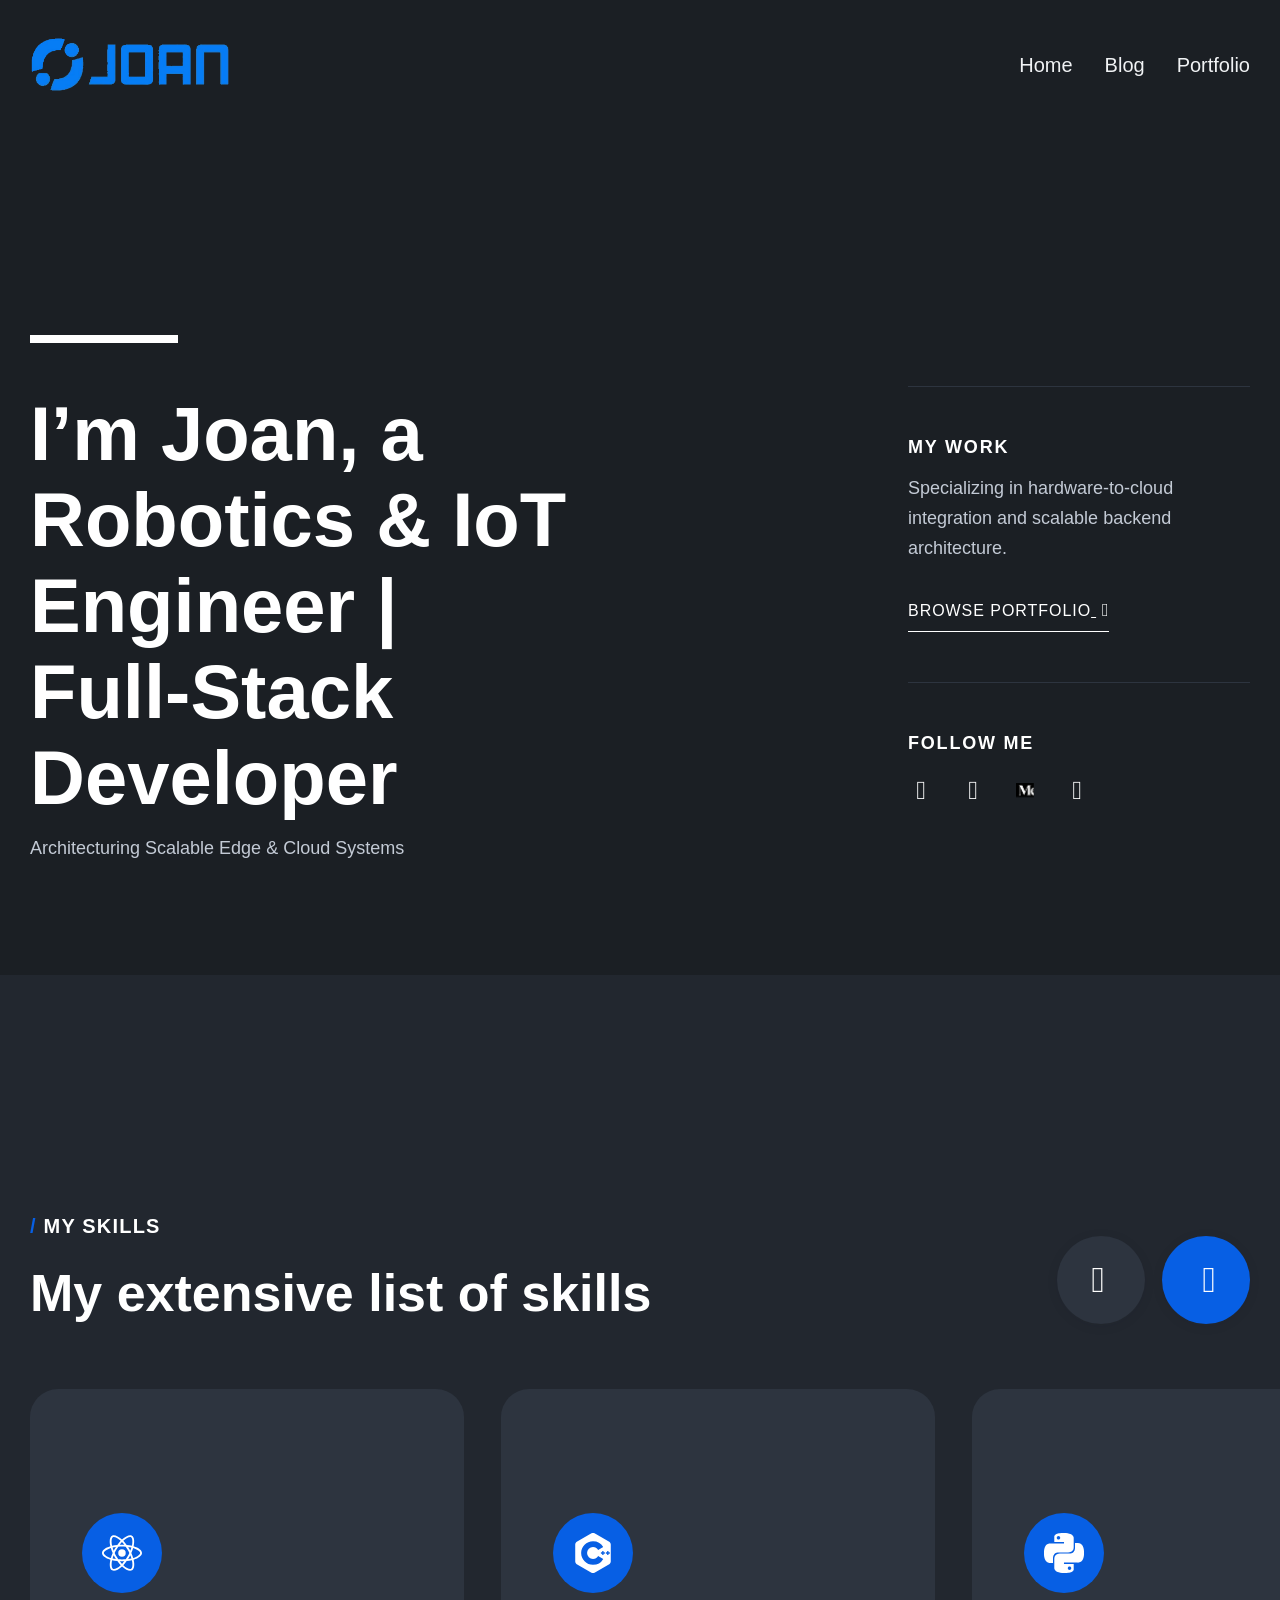
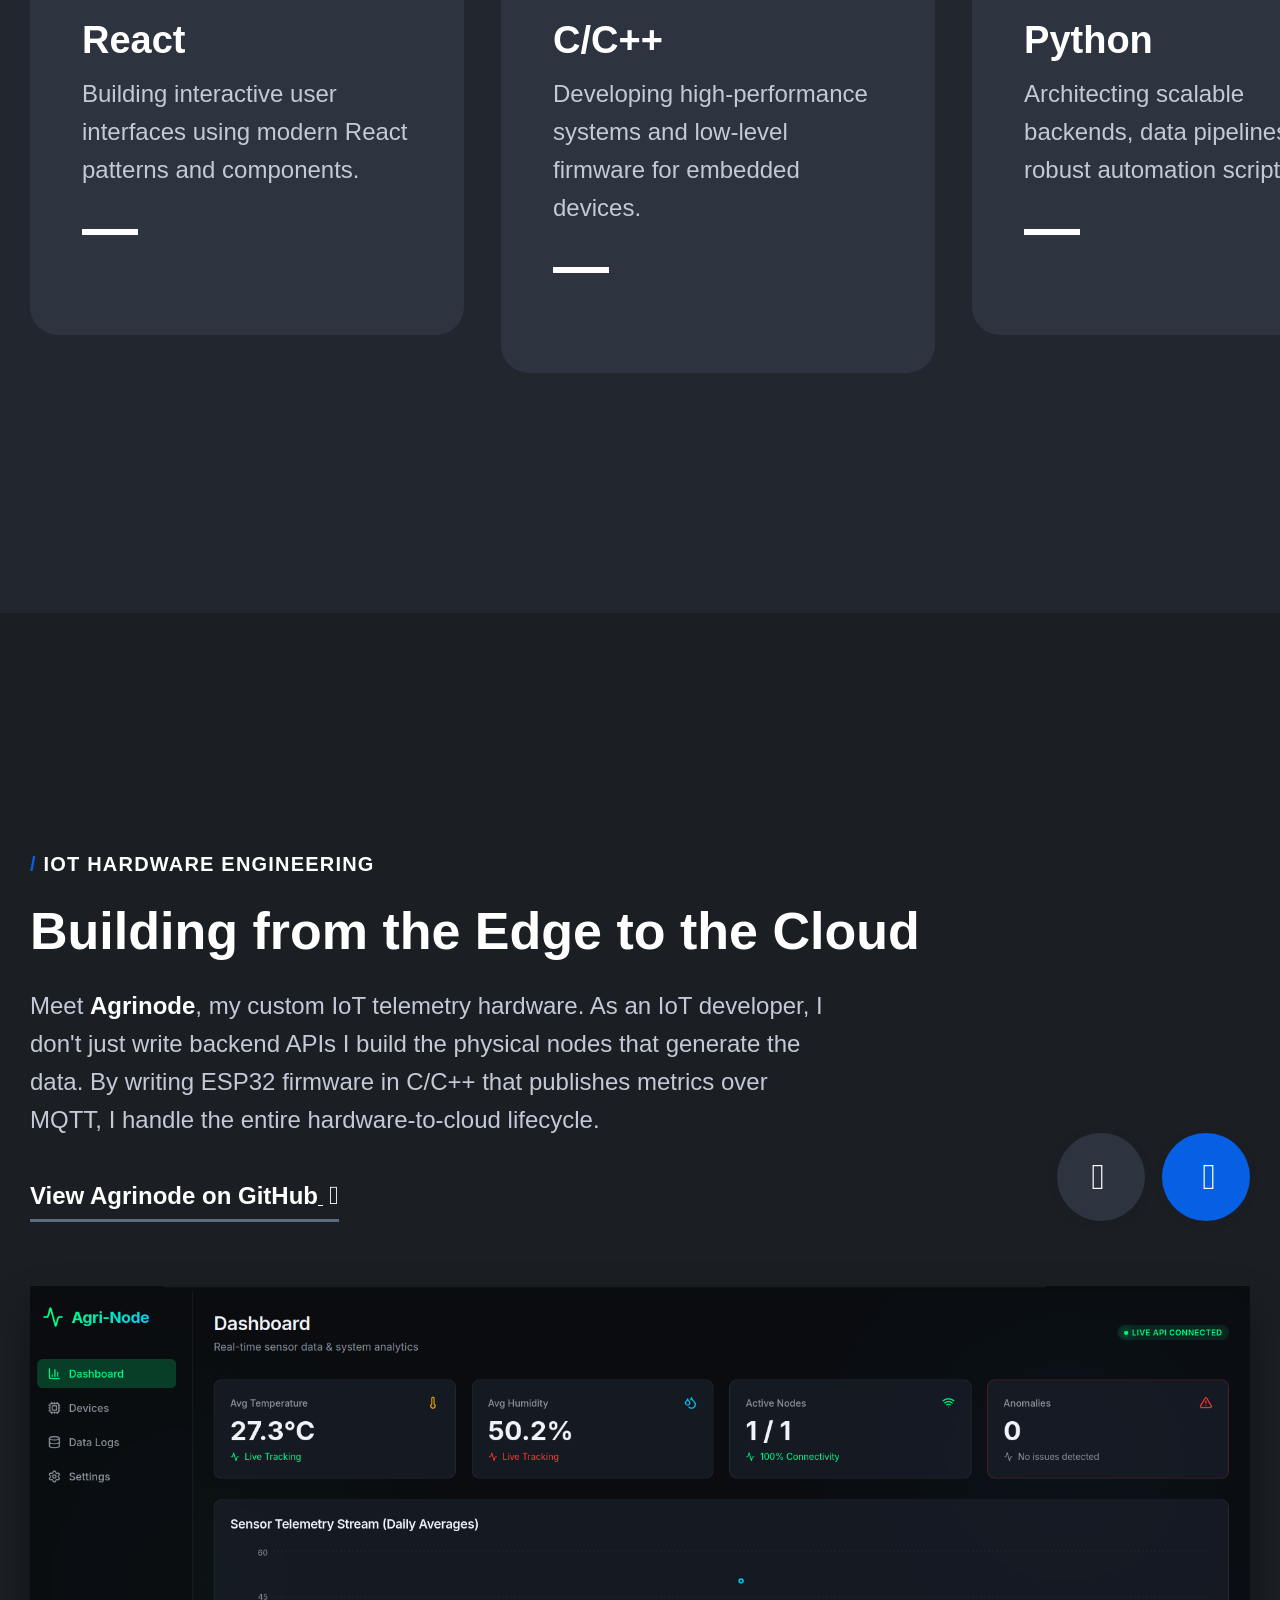
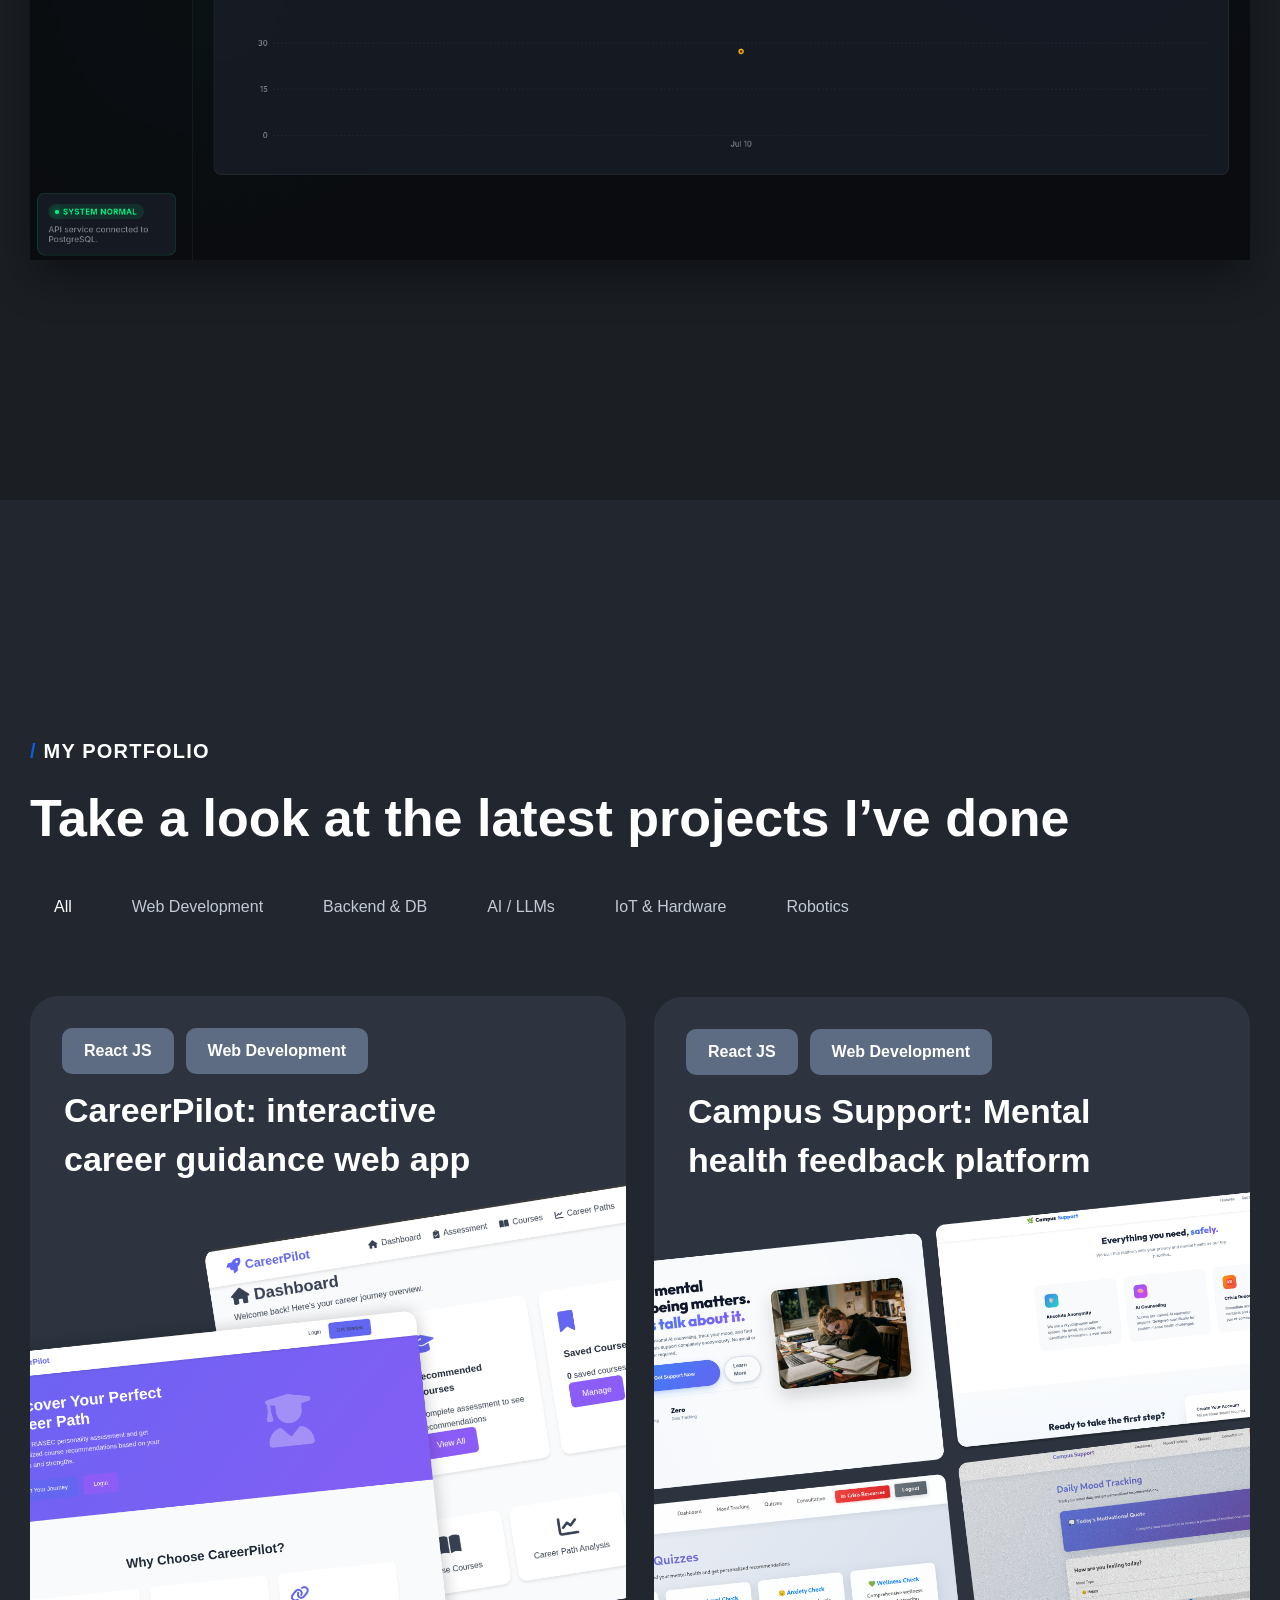
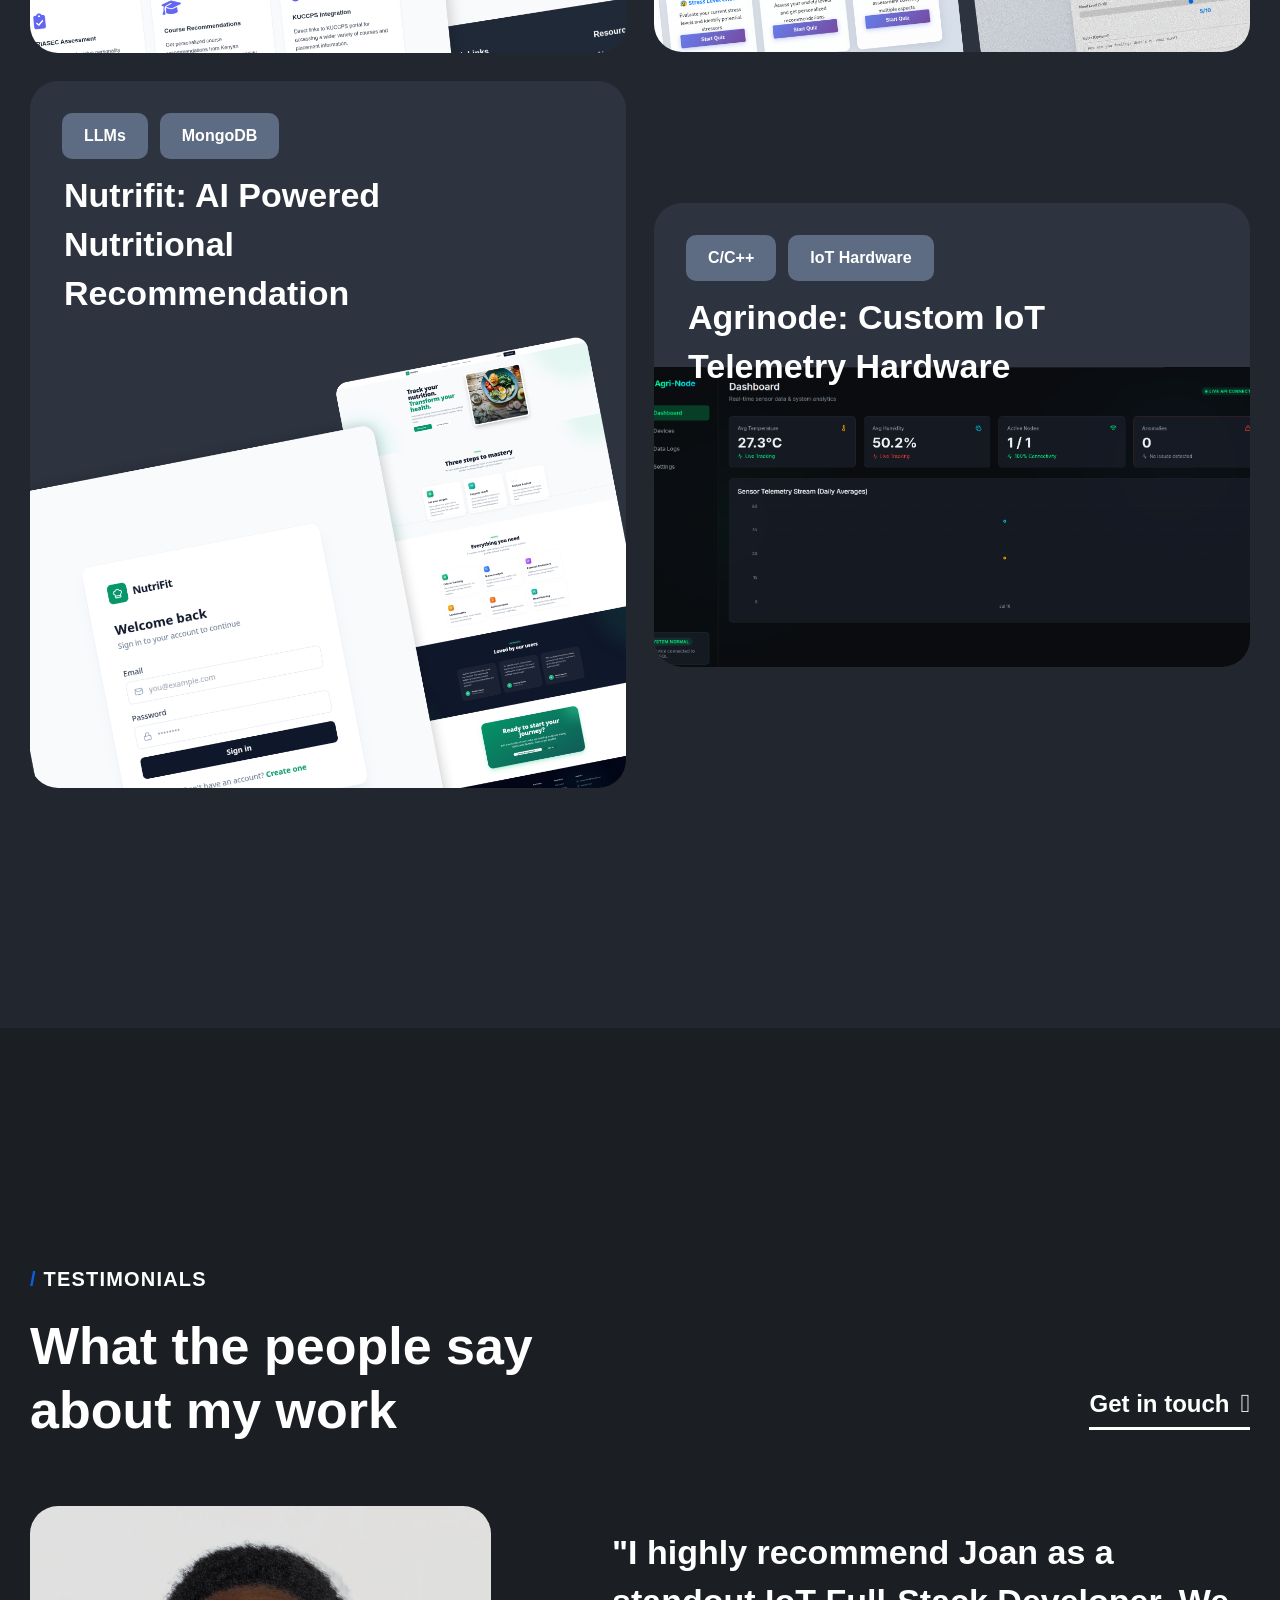
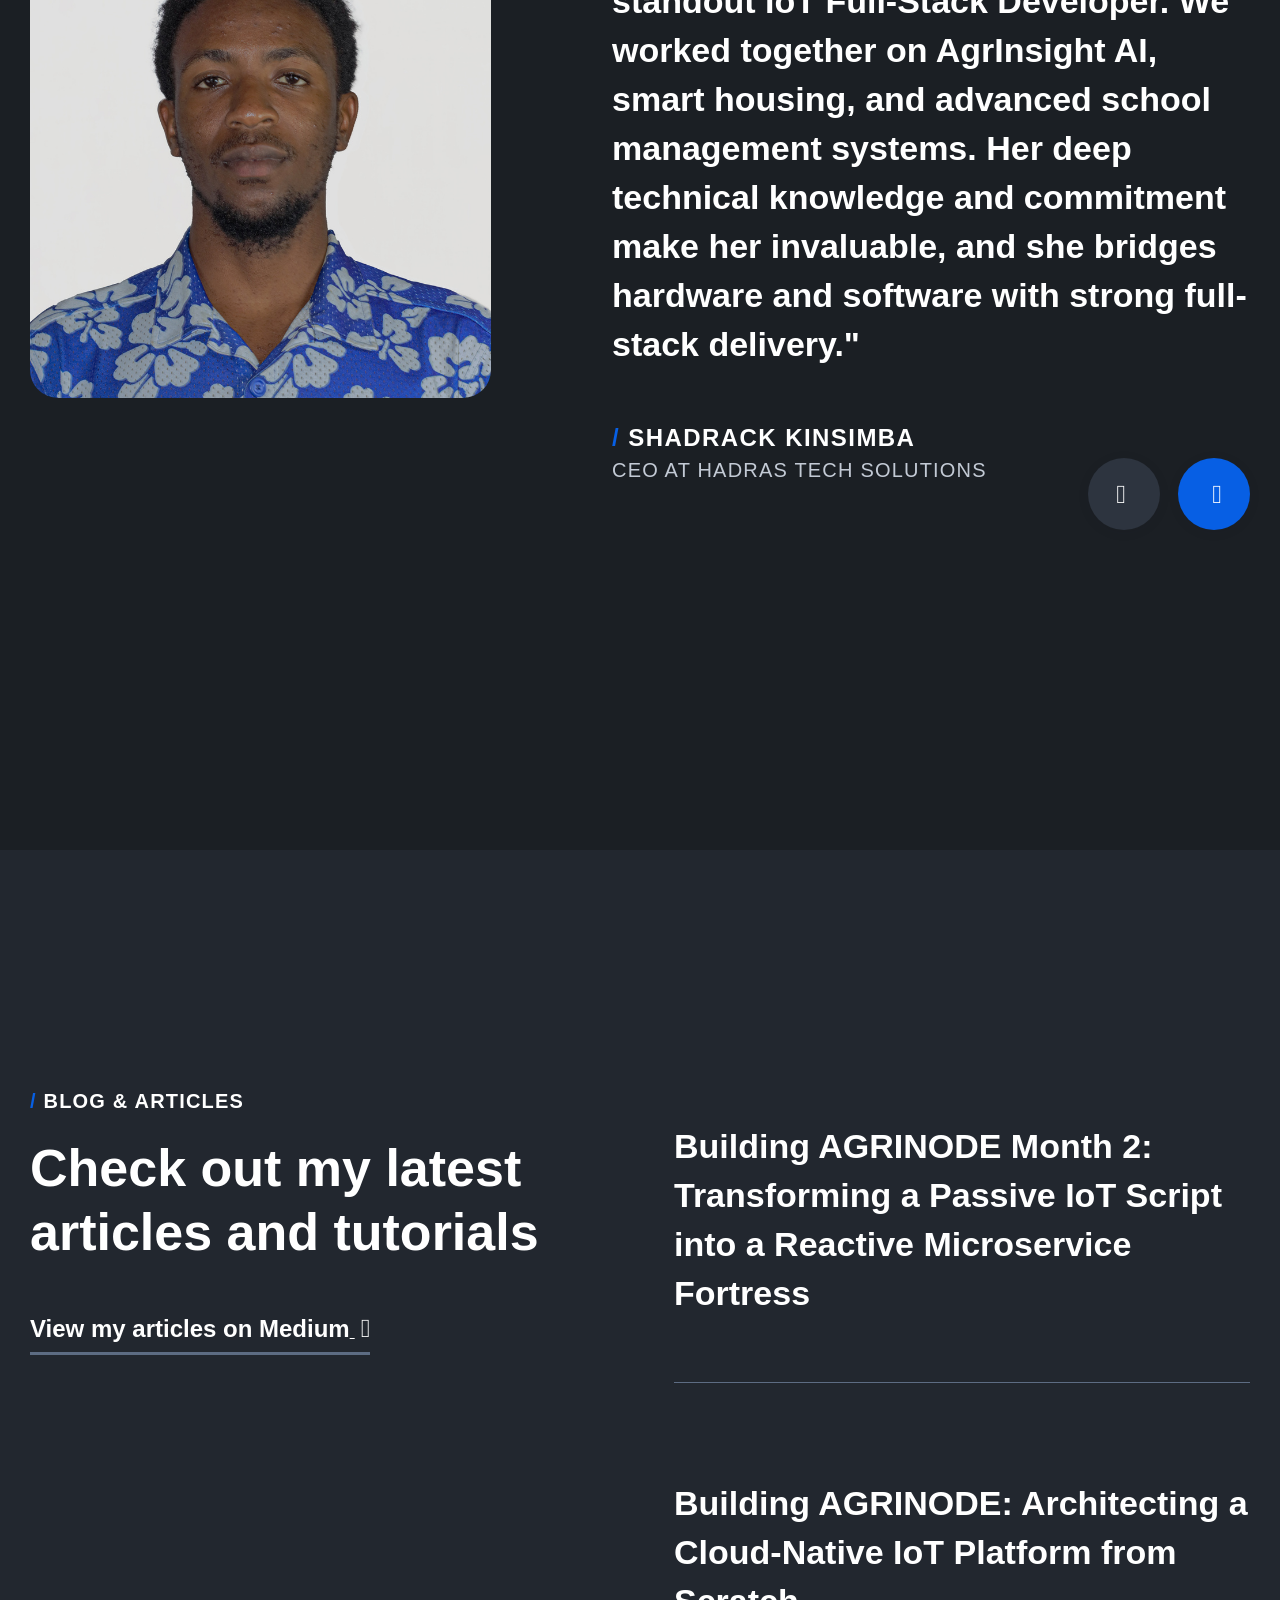
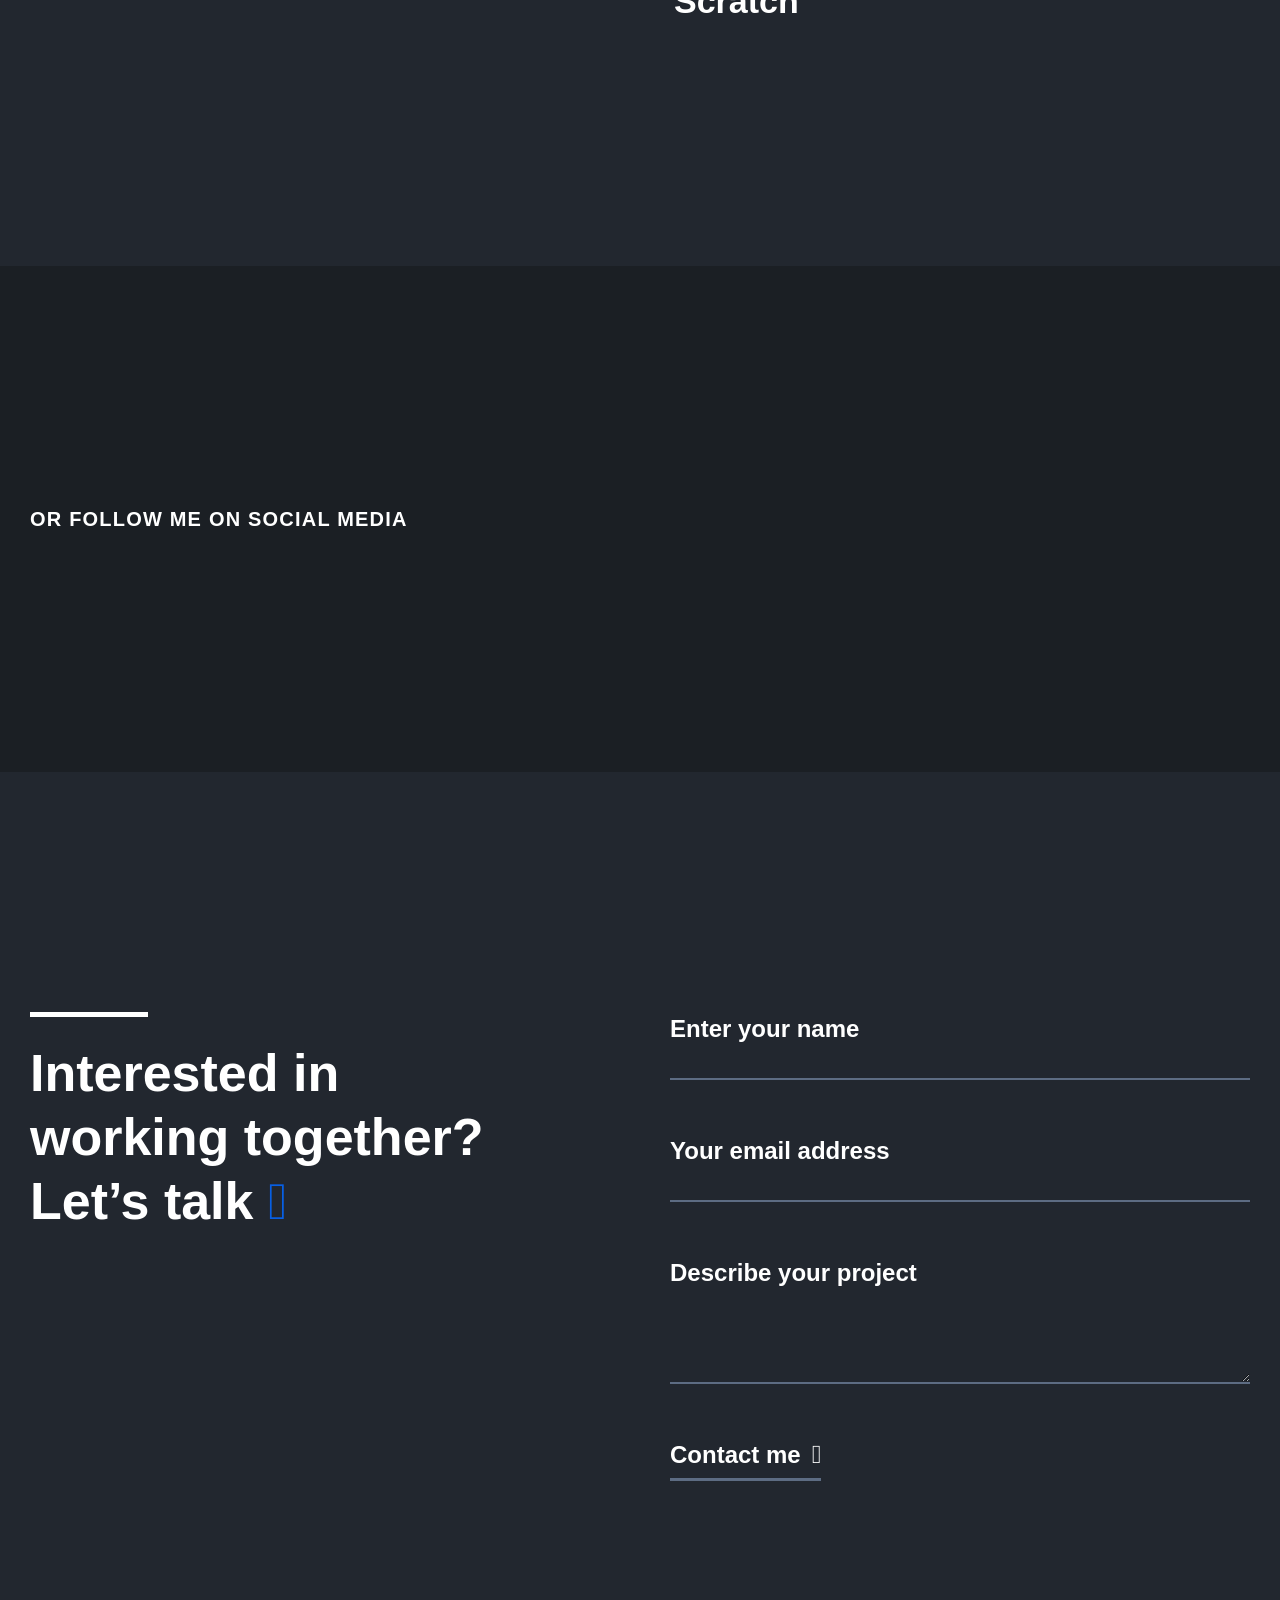
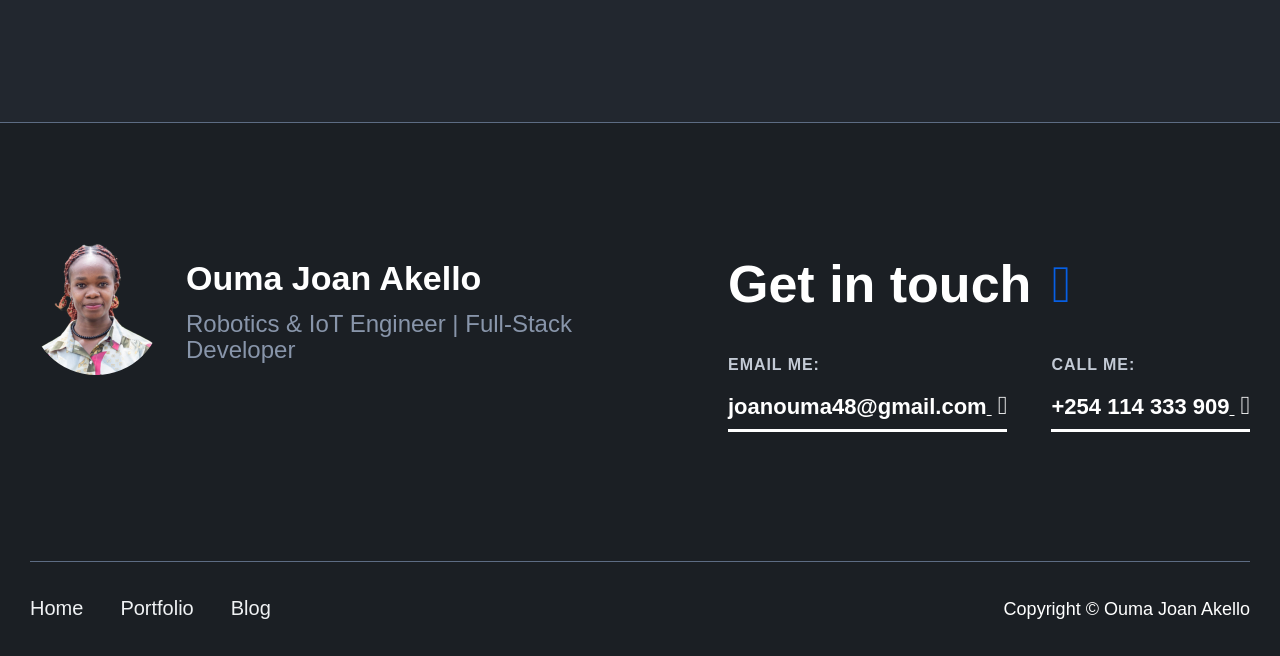
==== index.html @ b3a40ea8 "Added IoT and Robotics filters and populated Agrinode card in portfolio" ====
<!DOCTYPE html>
<html lang="en">

<head>
  <meta charset="utf-8" />
  <title>Ouma Joan Akello - IoT & Full-Stack Developer Portfolio</title>
  <meta name="description"
    content="Portfolio of Ouma Joan Akello, an IoT-Full Stack Developer specializing in hardware-to-cloud integration and scalable backend architecture." />
  <meta name="keywords"
    content="IoT Developer, Full-Stack Developer, Software Engineer, React, Python, Embedded Systems, Cloud Systems, Joan Akello" />
  <link rel="canonical" href="https://jullie.tech/index.html" />
  <link rel="manifest" href="manifest.json" />
  <meta content="assets/images/social-share.png" property="og:image" />
  <meta content="assets/images/social-share.png" name="twitter:image" />
  <meta property="og:type" content="website" />
  <meta property="og:title" content="Ouma Joan Akello - IoT & Full-Stack Developer Portfolio" />
  <meta property="og:description"
    content="Portfolio of Ouma Joan Akello, an IoT-Full Stack Developer specializing in hardware-to-cloud integration and scalable backend architecture." />
  <meta content="summary_large_image" name="twitter:card" />
  <meta content="width=device-width, initial-scale=1" name="viewport" />
  <link href="style.css" rel="stylesheet" type="text/css" />
  <link href="assets/images/favicon.ico" rel="shortcut icon" type="image/x-icon" />
  <link href="assets/images/apple-touch-icon.png" rel="apple-touch-icon" />
  <script type="application/ld+json">
    {
      "@context": "https://schema.org",
      "@type": "Person",
      "name": "Ouma Joan Akello",
      "url": "https://jullie.tech/index.html",
      "image": "https://jullie.tech/assets/images/profile-footer.png",
      "sameAs": [
        "https://twitter.com/Jullie_IOT",
        "https://www.linkedin.com/in/joan-ouma",
        "https://github.com/joan-ouma"
      ],
      "jobTitle": "IoT-Full Stack Developer",
      "worksFor": {
        "@type": "Organization",
        "name": "Independent"
      },
      "description": "Software Engineer architecting scalable edge and cloud systems."
    }
  </script>
  <script type="application/ld+json">
    {
      "@context": "https://schema.org",
      "@type": "WebSite",
      "name": "Ouma Joan Akello Portfolio",
      "url": "https://jullie.tech/index.html"
    }
  </script>
  <style>
    /* Simple dropdown hover */
    .dropdown-wrapper:hover .w-dropdown-list {
      display: block !important;
      opacity: 1 !important;
      visibility: visible !important;
    }

    .w-dropdown-list {
      display: none;
      position: absolute;
      background: #fff;
      min-width: 200px;
      z-index: 1000;
    }

    /* Ensure layout items are visible */
    .page-wrapper {
      opacity: 1 !important;
    }

    [style*="opacity:0"] {
      opacity: 1 !important;
    }

    /* Skill icon circle styling */
    .skill-icon-circle {
      display: flex;
      align-items: center;
      justify-content: center;
      width: 80px;
      height: 80px;
      background-color: #075fe4;
      border-radius: 50%;
      margin-bottom: 24px;
    }

    .skill-icon-circle img {
      width: 40px;
      height: 40px;
      filter: brightness(0) invert(1);
    }

    /* Equalize skill card paragraph heights */
    .card.skills .paragraph-large {
      min-height: 3.2em;
      margin-bottom: 40px;
    }
  </style>
  <!-- AOS Animation CSS -->
  <link rel="stylesheet" href="https://unpkg.com/aos@next/dist/aos.css" />

  <style>
    .portfolio-filters {
      display: flex;
      flex-wrap: wrap;
      gap: 12px;
      margin-bottom: 48px;
    }
    .filter-btn {
      background-color: transparent;
      color: var(--neutral-400);
      border: 1px solid var(--neutral-600);
      border-radius: 100px;
      padding: 10px 24px;
      font-size: 16px;
      font-weight: 500;
      cursor: pointer;
      transition: all 0.3s ease;
    }
    .filter-btn:hover {
      border-color: var(--accent-1);
      color: var(--neutral-100);
    }
    .filter-btn.active {
      background-color: var(--accent-1);
      color: #fff;
      border-color: var(--accent-1);
    }
    .filter-hidden {
      display: none !important;
    }
  </style>
</head>


<body>
  <div class="page-wrapper">
    <div role="banner" class="header-wrapper w-nav">
      <div class="container-default w-container">
        <div class="header-content-wrapper">
          <a href="index.html" aria-current="page" class="header-logo-link w-nav-brand w--current">
            <img src="assets/images/joan-logo.png" alt="Ouma Joan Akello - Logo" class="header-logo" />
          </a>
          <div class="header-right-side">
            <ul role="list" class="header-nav-menu-list hidden-on-tablet">
              <li class="header-nav-list-item">
                <a href="index.html" aria-current="page" class="header-nav-link w-nav-link w--current">
                  Home</a>
              </li>

              <li class="header-nav-list-item">
                <a href="blog.html" class="header-nav-link w-nav-link">
                  Blog</a>
              </li>
              <li class="header-nav-list-item">
                <a href="portfolio.html" class="header-nav-link w-nav-link">
                  Portfolio</a>
              </li>

            </ul>
            <div class="hamburger-menu-wrapper w-nav-button">
              <div class="hamburger-menu-bar top">
              </div>
              <div class="hamburger-menu-bar bottom">
              </div>
            </div>
          </div>
        </div>
        <div class="header-nav-menu-wrapper hamburger-desktop">
          <div class="header-nav-menu-bg">
          </div>
          <ul role="list" class="header-nav-menu-list hamburger-desktop">
            <li class="header-nav-list-item hamburger-desktop">
              <a href="index.html" aria-current="page"
                class="header-nav-link hamburger-desktop-nav-link w-nav-link w--current">
                Home</a>
            </li>

            <li class="header-nav-list-item hamburger-desktop">
              <a href="blog.html" class="header-nav-link hamburger-desktop-nav-link w-nav-link">
                Blog</a>
            </li>
            <li class="header-nav-list-item hamburger-desktop">
              <a href="portfolio.html" class="header-nav-link hamburger-desktop-nav-link w-nav-link">
                Portfolio</a>
            </li>
          </ul>
        </div>
      </div>
    </div>
    <div class="section top-bg-image">
      <div class="container-default z-index-1 w-container">
        <div class="grid-2-columns hero-bg-image-grid">
          <div id="w-node-_741f8d2e-f606-0dfc-d9e8-a0d65a88bf22-cecd3d78" class="hero-bg-image-left-container" data-aos="fade-right">
            <div class="heading-top-line large">
            </div>
            <h1 class="display-2 mg-bottom-12px">
              I’m Joan, a Robotics &amp; IoT Engineer | Full-Stack Developer</h1>
            <div class="inner-container _504px _100-tablet">
              <p class="mg-bottom-0">
                Architecturing Scalable Edge &amp; Cloud Systems</p>
            </div>

          </div>
          <div id="w-node-_42c0e0e1-9a9b-a741-6e24-7571d921d897-cecd3d78" class="hero-bg-image-right-container" data-aos="fade-left">
            <div class="grid-2-columns-mbl _1-col-mbp gap-0-mbp">

              <div class="hidden-on-mbl show-on-mbp">
                <div class="divider _50px bg-neutral-700">
                </div>
              </div>
              <div class="flex-vertical start">
                <div class="mg-bottom-16px">
                  <div class="text-200 bold text-uppercase">
                    My work</div>
                </div>
                <p class="mg-bottom-32px">
                  Specializing in hardware-to-cloud integration and scalable backend architecture.</p>
                <a href="portfolio.html" class="link-wrapper white mg-top-auto w-inline-block">
                  <div class="link-text uppercase">
                    Browse portfolio</div>
                  <div class="line-square-icon link-icon-right">
                    </div>
                  <div class="link-underline-wrapper small">
                    <div class="link-underline small">
                    </div>
                  </div>
                </a>
              </div>
            </div>
            <div class="divider _50px bg-neutral-700">
            </div>
            <div class="mg-bottom-24px">
              <div class="text-200 bold text-uppercase">
                Follow me</div>
            </div>
            <div class="w-layout-grid social-media-grid-top">
              <a href="https://twitter.com/Jullie_IOT" target="_blank" class="social-icon w-inline-block"
                aria-label="X">
                <div class="social-icon-font">
                  </div>
              </a>
              <a href="https://www.linkedin.com/in/joan-ouma" target="_blank" class="social-icon w-inline-block"
                aria-label="LinkedIn">
                <div class="social-icon-font">
                  </div>
              </a>
              <a href="https://medium.com/@joanouma48" target="_blank" class="social-icon w-inline-block"
                aria-label="Medium">
                <img src="assets/images/medium.png" alt="Medium" class="social-icon-image" />
              </a>
              <a href="https://github.com/joan-ouma" target="_blank" class="social-icon w-inline-block"
                aria-label="GitHub">
                <div class="social-icon-font">
                  </div>
              </a>
            </div>
          </div>
        </div>
      </div>
    </div>
    <div class="section bg-neutral-700---40 overflow-hidden">
      <div class="container-default w-container">
        <div class="mg-bottom-64px" data-aos="fade-up">
          <div class="subtitle">
            <span class="color-accent-1">
              /</span>
            My Skills
          </div>
          <h2 class="display-3 mg-bottom-0">
            My extensive list of skills</h2>
        </div>
        <div class="slider-wrapper arrows-top w-slider" data-autoplay="false" data-hide-arrows="false"
          data-disable-swipe="false" data-autoplay-limit="0" data-nav-spacing="3" data-infinite="true" data-aos="fade-up" data-aos-delay="100">
          <div class="slider-mask width-434px w-slider-mask">
            <div class="slide-item-mg w-slide">
              <div class="card skills">
                <div class="skill-icon-circle">
                  <img src="assets/images/react-logo.svg" loading="eager" alt="React - Ouma Joan Akello" />
                </div>
                <h3 class="display-4 mg-bottom-12px">
                  React</h3>
                <p class="paragraph-large">
                  Building interactive user interfaces using modern React patterns and components.</p>
                <div class="paragraph-underline">
                </div>
              </div>
            </div>
            <div class="slide-item-mg w-slide">
              <div class="card skills">
                <div class="skill-icon-circle">
                  <img src="assets/images/cpp-logo.svg" loading="eager" alt="C/C++ - Ouma Joan Akello" />
                </div>
                <h3 class="display-4 mg-bottom-12px">
                  C/C++</h3>
                <p class="paragraph-large">
                  Developing high-performance systems and low-level firmware for embedded devices.</p>
                <div class="paragraph-underline">
                </div>
              </div>
            </div>
            <div class="slide-item-mg w-slide">
              <div class="card skills">
                <div class="skill-icon-circle">
                  <img src="assets/images/python-logo.svg" loading="eager" alt="Python - Ouma Joan Akello" />
                </div>
                <h3 class="display-4 mg-bottom-12px">
                  Python</h3>
                <p class="paragraph-large">
                  Architecting scalable backends, data pipelines, and robust automation scripts.</p>
                <div class="paragraph-underline">
                </div>
              </div>
            </div>
            <div class="slide-item-mg w-slide">
              <div class="card skills">
                <div class="skill-icon-circle">
                  <img src="assets/images/kicad-logo.svg" loading="eager" alt="KiCAD - Ouma Joan Akello" />
                </div>
                <h3 class="display-4 mg-bottom-12px">
                  KiCAD</h3>
                <p class="paragraph-large">
                  Designing complex PCB layouts and schematic captures for modern IoT hardware.</p>
                <div class="paragraph-underline">
                </div>
              </div>
            </div>
            <div class="slide-item-mg w-slide">
              <div class="card skills">
                <div class="skill-icon-circle">
                  <img src="assets/images/postgres-logo.svg" loading="eager" alt="Postgres - Ouma Joan Akello" />
                </div>
                <h3 class="display-4 mg-bottom-12px">
                  Postgres</h3>
                <p class="paragraph-large">
                  Optimizing relational databases for high-performance and scalable applications.</p>
                <div class="paragraph-underline">
                </div>
              </div>
            </div>
            <div class="slide-item-mg w-slide">
              <div class="card skills">
                <div class="skill-icon-circle">
                  <img src="assets/images/nginx-logo.svg" loading="eager" alt="Nginx - Ouma Joan Akello" />
                </div>
                <h3 class="display-4 mg-bottom-12px">
                  Nginx</h3>
                <p class="paragraph-large">
                  Configuring high-performance web servers, reverse proxies, and load balancers.</p>
                <div class="paragraph-underline">
                </div>
              </div>
            </div>
            <div class="slide-item-mg w-slide">
              <div class="card skills">
                <div class="skill-icon-circle">
                  <img src="assets/images/terraform-logo.svg" loading="eager" alt="Terraform - Ouma Joan Akello" />
                </div>
                <h3 class="display-4 mg-bottom-12px">
                  Terraform</h3>
                <p class="paragraph-large">
                  Managing infrastructure as code to automate cloud deployments and resources.</p>
                <div class="paragraph-underline">
                </div>
              </div>
            </div>
            <div class="slide-item-mg w-slide">
              <div class="card skills">
                <div class="skill-icon-circle">
                  <img src="assets/images/kubernetes-logo.svg" loading="eager" alt="Kubernetes - Ouma Joan Akello" />
                </div>
                <h3 class="display-4 mg-bottom-12px">
                  Kubernetes</h3>
                <p class="paragraph-large">
                  Orchestrating containerized applications for automated scaling and management.</p>
                <div class="paragraph-underline">
                </div>
              </div>
            </div>
            <div class="slide-item-mg w-slide">
              <div class="card skills">
                <div class="skill-icon-circle">
                  <img src="assets/images/docker-logo.svg" loading="eager" alt="Docker - Ouma Joan Akello" />
                </div>
                <h3 class="display-4 mg-bottom-12px">
                  Docker</h3>
                <p class="paragraph-large">
                  Containerizing applications to ensure consistent deployment across environments.</p>
                <div class="paragraph-underline">
                </div>
              </div>
            </div>
            <div class="slide-item-mg w-slide">
              <div class="card skills">
                <div class="skill-icon-circle">
                  <img src="assets/images/espressif-logo.svg" loading="eager" alt="ESP32/ESP8266 - Ouma Joan Akello" />
                </div>
                <h3 class="display-4 mg-bottom-12px">
                  ESP32/ESP8266</h3>
                <p class="paragraph-large">
                  Developing firmware for low-power IoT devices and sensor node integrations.</p>
                <div class="paragraph-underline">
                </div>
              </div>
            </div>
            <div class="slide-item-mg w-slide">
              <div class="card skills">
                <div class="skill-icon-circle">
                  <img src="assets/images/go-logo.svg" loading="eager" alt="Golang - Ouma Joan Akello" />
                </div>
                <h3 class="display-4 mg-bottom-12px">
                  Golang</h3>
                <p class="paragraph-large">
                  Building efficient, concurrent, and scalable cloud-native microservices systems.</p>
                <div class="paragraph-underline">
                </div>
              </div>
            </div>
            <div class="slide-item-mg w-slide">
              <div class="card skills">
                <div class="skill-icon-circle">
                  <img src="assets/images/kafka-logo.svg" loading="eager" alt="Kafka - Ouma Joan Akello" />
                </div>
                <h3 class="display-4 mg-bottom-12px">
                  Kafka</h3>
                <p class="paragraph-large">
                  Implementing distributed streaming platforms for high-throughput data pipelines.</p>
                <div class="paragraph-underline">
                </div>
              </div>
            </div>
            <div class="slide-item-mg w-slide">
              <div class="card skills">
                <div class="skill-icon-circle">
                  <img src="assets/images/mqtt-logo.svg" loading="eager" alt="MQTT - Ouma Joan Akello" />
                </div>
                <h3 class="display-4 mg-bottom-12px">
                  MQTT</h3>
                <p class="paragraph-large">
                  Designing lightweight messaging protocols for reliable IoT telemetry and control.</p>
                <div class="paragraph-underline">
                </div>
              </div>
            </div>
            <div class="slide-item-mg w-slide">
              <div class="card skills">
                <div class="skill-icon-circle">
                  <img src="assets/images/mongodb-logo.svg" loading="eager" alt="MongoDB - Ouma Joan Akello" />
                </div>
                <h3 class="display-4 mg-bottom-12px">
                  MongoDB</h3>
                <p class="paragraph-large">
                  Developing flexible, document-oriented database solutions for modern applications.</p>
                <div class="paragraph-underline">
                </div>
              </div>
            </div>
          </div>
          <div class="btn-circle-secondary slider-arrow left---top-left w-slider-arrow-left">
            <div class="line-square-icon">
              </div>
          </div>
          <div class="btn-circle-secondary slider-arrow right---top-left w-slider-arrow-right">
            <div class="line-square-icon">
              </div>
          </div>
          <div class="hidden-on-desktop w-slider-nav w-round">
          </div>
        </div>
      </div>
    </div>

    <!-- AGRINODE HARDWARE SECTION -->
    <div class="section overflow-hidden">
      <div class="container-default w-container">
        <div class="mg-bottom-64px" data-aos="fade-up">
          <div class="subtitle">
            <span class="color-accent-1">/</span>
            IoT Hardware Engineering
          </div>
          <h2 class="display-3 mg-bottom-24px">Building from the Edge to the Cloud</h2>
          <p class="paragraph-large mg-bottom-40px" style="max-width: 800px;">
            Meet <strong>Agrinode</strong>, my custom IoT telemetry hardware. As an IoT developer, I don't just write
            backend APIs I build the physical nodes that generate the data. By writing ESP32 firmware in C/C++ that
            publishes metrics over MQTT, I handle the entire hardware-to-cloud lifecycle.
          </p>
          <a href="https://github.com/joan-ouma/AGRINODE" target="_blank" rel="noopener noreferrer"
            class="link-wrapper white w-inline-block">
            <div class="link-text heading-h3-size">View Agrinode on GitHub</div>
            <div class="line-square-icon link-icon-right _26px"></div>
            <div class="link-underline-wrapper">
              <div style="width:0%" class="link-underline"></div>
            </div>
          </a>
        </div>

        <div class="slider-wrapper arrows-top w-slider" data-autoplay="false" data-hide-arrows="false"
          data-disable-swipe="false" data-autoplay-limit="0" data-nav-spacing="3" data-infinite="true"
          style="width: 100%; border-radius: 16px; box-shadow: 0 20px 40px rgba(0,0,0,0.4); background: #1a202c;" data-aos="fade-up" data-aos-delay="100">
          <div class="slider-mask w-slider-mask" style="display: flex; width: 100%;">
            <div class="slide-item-mg w-slide" style="min-width: 100%;">
              <img src="assets/images/agrinode.png" alt="Agrinode IoT Hardware"
                style="width: 100%; height: auto; max-height: 800px; object-fit: contain; display: block;" />
            </div>
          </div>
          <div class="btn-circle-secondary slider-arrow left---top-left w-slider-arrow-left">
            <div class="line-square-icon"></div>
          </div>
          <div class="btn-circle-secondary slider-arrow right---top-left w-slider-arrow-right">
            <div class="line-square-icon"></div>
          </div>
          <div class="hidden-on-desktop w-slider-nav w-round"></div>
        </div>
      </div>
    </div>
    <!-- END AGRINODE HARDWARE SECTION -->

    <div class="section bg-neutral-700---40">
      <div class="container-default w-container">
        <!-- Title and Filters -->
        <div class="mg-bottom-64px" data-aos="fade-up">
          <div class="subtitle">
            <span class="color-accent-1">/</span> My portfolio
          </div>
          <h2 class="display-3 mg-bottom-32px">Take a look at the latest projects I’ve done</h2>
          
          <div class="portfolio-filters">
            <button class="filter-btn active" data-filter="all">All</button>
            <button class="filter-btn" data-filter="web">Web Development</button>
            <button class="filter-btn" data-filter="backend">Backend & DB</button>
            <button class="filter-btn" data-filter="ai">AI / LLMs</button>
            <button class="filter-btn" data-filter="iot">IoT & Hardware</button>
            <button class="filter-btn" data-filter="robotics">Robotics</button>
          </div>
        </div>

        <!-- Unified Project Grid -->
        <div class="grid-2-columns">
          <!-- CareerPilot -->
          <div class="portfolio-item w-dyn-list" data-category="web" data-aos="fade-up" data-aos-delay="100">
            <div role="list" class="w-dyn-items">
              <div role="listitem" class="w-dyn-item">
                <a href="https://careerpilot-mwn3.onrender.com/" target="_blank" rel="noopener noreferrer" class="card portfolio-project w-inline-block">
                  <div class="badges-top-wrapper">
                    <div class="badges-align-start">
                      <div class="badge-primary small">React JS</div>
                      <div class="badge-primary small">Web Development</div>
                    </div>
                  </div>
                  <div class="portfolio-project-card-text-container">
                    <h2 class="display-5 mg-bottom-0">CareerPilot: interactive career guidance web app</h2>
                  </div>
                  <img src="assets/images/careerpilot-interactive-career-guidance-thumbnail.png" loading="eager" alt="CareerPilot: interactive career guidance web app" class="portfolio-thumbnail-image" />
                </a>
              </div>
            </div>
          </div>

          <!-- Campus Support -->
          <div class="portfolio-item w-dyn-list" data-category="web backend" data-aos="fade-up" data-aos-delay="200">
            <div role="list" class="w-dyn-items">
              <div role="listitem" class="w-dyn-item">
                <a href="https://feedback-system-wgmf.onrender.com/" target="_blank" rel="noopener noreferrer" class="card portfolio-project w-inline-block">
                  <div class="badges-top-wrapper">
                    <div class="badges-align-start">
                      <div class="badge-primary small">React JS</div>
                      <div class="badge-primary small">Web Development</div>
                    </div>
                  </div>
                  <div class="portfolio-project-card-text-container">
                    <h2 class="display-5 mg-bottom-0">Campus Support: Mental health feedback platform</h2>
                  </div>
                  <img src="assets/images/campus-support-mental-health-platform-thumbnail.png" loading="eager" alt="Campus Support: Mental health feedback platform" class="portfolio-thumbnail-image" />
                </a>
              </div>
            </div>
          </div>

          <!-- Nutrifit -->
          <div class="portfolio-item w-dyn-list" data-category="backend ai" data-aos="fade-up" data-aos-delay="300">
            <div role="list" class="w-dyn-items">
              <div role="listitem" class="w-dyn-item">
                <a href="https://nutrifit-3ue8.onrender.com/" target="_blank" rel="noopener noreferrer" class="card portfolio-project w-inline-block">
                  <div class="badges-top-wrapper">
                    <div class="badges-align-start">
                      <div class="badge-primary small">LLMs</div>
                      <div class="badge-primary small">MongoDB</div>
                    </div>
                  </div>
                  <div class="portfolio-project-card-text-container">
                    <h2 class="display-5 mg-bottom-0">Nutrifit: AI Powered Nutritional Recommendation</h2>
                  </div>
                  <img src="assets/images/nutrifit-ai-nutritional-recommendation-thumbnail.png" loading="eager" alt="Nutrifit: AI Powered Nutritional Recommendation" class="portfolio-thumbnail-image" />
                </a>
              </div>
            </div>
          </div>

          <!-- Agrinode -->
          <div class="portfolio-item w-dyn-list" data-category="iot" data-aos="fade-up" data-aos-delay="400">
            <div role="list" class="w-dyn-items">
              <div role="listitem" class="w-dyn-item">
                <a href="https://github.com/joan-ouma/AGRINODE" target="_blank" rel="noopener noreferrer" class="card portfolio-project w-inline-block">
                  <div class="badges-top-wrapper">
                    <div class="badges-align-start">
                      <div class="badge-primary small">C/C++</div>
                      <div class="badge-primary small">IoT Hardware</div>
                    </div>
                  </div>
                  <div class="portfolio-project-card-text-container">
                    <h2 class="display-5 mg-bottom-0">Agrinode: Custom IoT Telemetry Hardware</h2>
                  </div>
                  <img src="assets/images/agrinode.png" loading="eager" alt="Agrinode: Custom IoT Telemetry Hardware" class="portfolio-thumbnail-image" style="object-fit: cover; height: 300px; width: 100%;" />
                </a>
              </div>
            </div>
          </div>
        </div>
      </div>
    </div>
    <div class="section">
      <div class="container-default w-container">
        <div class="grid-2-columns mg-bottom-64px">
          <div id="w-node-a0f8fbdb-a432-11d1-2e17-ebabaa9f8d02-aa9f8d00">
            <div class="subtitle">
              <span class="color-accent-1">
                /</span>
              Testimonials
            </div>
            <h2 class="display-3 mg-bottom-0">
              What the people say about my work</h2>
          </div>
          <div id="w-node-a0f8fbdb-a432-11d1-2e17-ebabaa9f8d09-aa9f8d00" class="link-wrapper white mg-bottom-12px">
            <div class="link-text heading-h3-size">
              Get in touch</div>
            <div class="line-square-icon link-icon-right _26px">
              </div>
            <div class="link-underline-wrapper">
              <div class="link-underline">
              </div>
            </div>
          </div>
        </div>
        <div class="slider-wrapper position-relative w-slider" data-autoplay="false" data-hide-arrows="false"
          data-disable-swipe="false" data-autoplay-limit="0" data-nav-spacing="3" data-infinite="true">
          <div class="slider-mask w-slider-mask">
            <div class="slide-item-mg w-slide">
              <div class="card testimonial" data-aos="fade-up" data-aos-delay="100">
                <img src="assets/images/shadrack-kinsimba-testimonial.jpg" loading="eager"
                  sizes="(max-width: 479px) 92vw, (max-width: 767px) 94vw, (max-width: 1439px) 38vw, 492px"
                  srcset="assets/images/shadrack-kinsimba-testimonial-800.jpeg 800w, assets/images/shadrack-kinsimba-testimonial.jpg 984w"
                  alt="Shadrack Kinsimba - Full Stack Engineer" class="testimonial-image-left" />
                <div id="w-node-a0f8fbdb-a432-11d1-2e17-ebabaa9f8d15-aa9f8d00" class="testimonial-text-right">
                  <p class="display-5 mg-bottom-56px mg-bottom-24px-mbl">
                    "I highly recommend Joan as a standout IoT Full-Stack Developer. We worked together on AgrInsight
                    AI, smart housing, and advanced school management systems. Her deep technical knowledge and
                    commitment make her invaluable, and she bridges hardware and software with strong full-stack
                    delivery."</p>
                  <div class="text-400 bold text-uppercase">
                    <span class="color-accent-1">
                      /</span>
                    Shadrack Kinsimba
                  </div>
                  <div class="text-300 text-uppercase mg-top-8px">
                    CEO at HADRAS TECH SOLUTIONS</div>
                </div>
              </div>
            </div>
            <div class="slide-item-mg w-slide">
              <div class="card testimonial" data-aos="fade-up" data-aos-delay="200">
                <img src="assets/images/allan.jpg" loading="eager"
                  sizes="(max-width: 479px) 92vw, (max-width: 767px) 94vw, (max-width: 1439px) 38vw, 492px"
                  srcset="assets/images/allan.jpg 984w" alt="Allan Odhiambo - Full Stack Developer"
                  class="testimonial-image-left" />
                <div id="w-node-a0f8fbdb-a432-11d1-2e17-ebabaa9f8d22-aa9f8d00" class="testimonial-text-right">
                  <p class="display-5 mg-bottom-56px mg-bottom-24px-mbl">
                    "Joan is an exceptionally dedicated professional who brings a rare combination of technical passion
                    and a disciplined work ethic to the table. She consistently goes above and beyond, tackles
                    challenges proactively, and stays driven across complex technical work. Her integrity, skills, and
                    collaboration make her a standout teammate."</p>
                  <div class="text-400 bold text-uppercase">
                    <span class="color-accent-1">
                      /</span>
                    Allan Odhiambo
                  </div>
                  <div class="text-300 text-uppercase mg-top-8px">
                    Full Stack Developer at ZUO</div>
                </div>
              </div>
            </div>
          </div>
          <div class="btn-circle-secondary slider-arrow left---bottom-right w-slider-arrow-left">
            <div class="line-square-icon">
              </div>
          </div>
          <div class="btn-circle-secondary slider-arrow right---bottom-right w-slider-arrow-right">
            <div class="line-square-icon">
              </div>
          </div>
          <div class="hidden-on-desktop w-slider-nav w-round">
          </div>
        </div>
      </div>
    </div>
    <div class="section bg-neutral-700---40">
      <div class="container-default w-container">
        <div class="grid-2-columns gap-row-80px">
          <div id="w-node-_861603ce-61b3-75c9-43e5-7ddcd39873ad-cecd3d78" class="sticky-top static-mbl">
            <div class="subtitle">
              <span class="color-accent-1">
                /</span>
              Blog &amp; Articles
            </div>
            <h2 class="display-3 mg-bottom-48px">
              Check out my latest articles and tutorials</h2>
            <a href="https://medium.com/@joanouma48" class="link-wrapper white mg-bottom-12px w-inline-block">
              <div class="link-text heading-h3-size">
                View my articles on Medium</div>
              <div class="line-square-icon link-icon-right _26px">
                </div>
              <div class="link-underline-wrapper">
                <div style="width:0%" class="link-underline">
                </div>
              </div>
            </a>
          </div>
          <div id="w-node-fa6165a5-0a6b-a698-a20e-d1bacd410b6e-cecd3d78" class="inner-container _576px">
            <div id="w-node-f4e927e9-1b38-9e1f-5cc7-7887e25723a8-cecd3d78" class="sibling-opacity-item w-dyn-list">
              <div role="list" class="w-dyn-items">
                <div role="listitem" class="w-dyn-item">
                  <a href="https://medium.com/@joanouma48" class="blog-post-link-wrapper w-inline-block" target="_blank"
                    rel="noopener noreferrer">
                    <div class="flex align-center color-neutral-400">
                      <div class="text-200 medium text-uppercase">
                        May 2, 2026</div>
                      <div class="details-slash-divider">
                        /</div>
                      <div class="text-200 medium text-uppercase">
                        Articles</div>
                    </div>
                    <h3 class="display-5 mg-bottom-0 mg-top-12px">
                      Building AGRINODE Month 2: Transforming a Passive IoT Script into a Reactive Microservice Fortress
                    </h3>
                  </a>
                </div>
              </div>
            </div>
            <div class="divider _64px bg-neutral-600">
            </div>
            <div class="sibling-opacity-item w-dyn-list">
              <div role="list" class="w-dyn-items">
                <div role="listitem" class="w-dyn-item">
                  <a href="https://medium.com/@joanouma48" class="blog-post-link-wrapper w-inline-block" target="_blank"
                    rel="noopener noreferrer">
                    <div class="flex align-center color-neutral-400">
                      <div class="text-200 medium text-uppercase">
                        Apr 3, 2026</div>
                      <div class="details-slash-divider">
                        /</div>
                      <div class="text-200 medium text-uppercase">
                        Articles</div>
                    </div>
                    <h3 class="display-5 mg-bottom-0 mg-top-12px">
                      Building AGRINODE: Architecting a Cloud-Native IoT Platform from Scratch</h3>
                  </a>
                </div>
              </div>
            </div>
          </div>
        </div>
      </div>
    </div>
    <div class="section">
      <div class="container-default w-container">
        <div class="grid-2-columns">
          <div id="w-node-_05df43b1-7590-0705-2056-a56c224f7cb6-cecd3d78" class="text-300 bold text-uppercase">
            Or Follow me on social media</div>
          <div class="w-layout-grid social-media-grid-top right left-mbl">
            <a href="https://twitter.com/Jullie_IOT" target="_blank" class="social-icon w-inline-block" aria-label="X">
              <div class="social-icon-font">
                </div>
            </a>
            <a href="https://www.linkedin.com/in/joan-ouma" target="_blank" class="social-icon w-inline-block"
              aria-label="LinkedIn">
              <div class="social-icon-font">
                </div>
            </a>
            <a href="https://medium.com/@joanouma48" target="_blank" class="social-icon w-inline-block"
              aria-label="Medium">
              <img src="assets/images/medium.png" alt="Medium" class="social-icon-image" />
            </a>
            <a href="https://github.com/joan-ouma" target="_blank" class="social-icon w-inline-block"
              aria-label="GitHub">
              <div class="social-icon-font">
                </div>
            </a>
          </div>
        </div>
      </div>
    </div>
    <div class="section bg-neutral-700---40">
      <div class="container-default w-container">
        <div class="grid-2-columns">
          <div id="w-node-e86966c7-6185-ed93-bbe9-e1d2851c9c1e-cecd3d78" class="inner-container _460px" data-aos="fade-right">
            <div class="heading-top-line">
            </div>
            <h2 class="display-3">
              Interested in working together?<br />
              Let’s talk <span class="line-square-icon color-accent-1">
                </span>
            </h2>
          </div>
          <div id="w-node-_6ef3184c-5134-6c0c-38c1-86139a944282-cecd3d78"
            class="inner-container _580px _100-mbl width-100">
            <div class="form min-h-470px w-form" data-aos="fade-left">
              <form id="wf-form-Home-Contact-Form" name="wf-form-Home-Contact-Form" data-name="Home Contact Form"
                action="https://formspree.io/f/YOUR_FORM_ID" method="POST" class="width-100">
                <div class="w-layout-grid grid-1-column form gap-row-54px">
                  <div>
                    <input class="input w-input" maxlength="256" name="Name" data-name="Name"
                      placeholder="Enter your name" type="text" id="Name-4" required="" />
                  </div>
                  <div>
                    <input class="input w-input" maxlength="256" name="Email" data-name="Email"
                      placeholder="Your email address" type="email" id="Email-4" required="" />
                  </div>
                  <div id="w-node-_30a6391a-5c0c-5e1c-e1a9-7931bda178b7-cecd3d78">
                    <textarea id="Message-4" name="Message" maxlength="5000" data-name="Message"
                      placeholder="Describe your project" required="" class="text-area w-input">
</textarea>
                  </div>
                  <div id="w-node-_1b972250-f5a3-9590-8b45-07dd66466307-cecd3d78" class="link-wrapper button">
                    <input type="submit" data-wait="Please wait..."
                      id="w-node-_30a6391a-5c0c-5e1c-e1a9-7931bda178bb-cecd3d78" class="heading-h3-size button w-button"
                      value="Contact me" />
                    <div class="line-square-icon link-icon-right _26px">
                      </div>
                    <div class="link-underline-wrapper">
                      <div style="width:0%" class="link-underline">
                      </div>
                    </div>
                  </div>
                </div>
              </form>
              <div class="success-message w-form-done">
                <div class="success-message-inner-container">
                  <div class="line-square-icon succes-message-check large">
                    </div>
                  <div class="display-3 mg-bottom-8px">
                    Thank you</div>
                  <div>
                    Thanks for reaching out. I will get back to you soon.</div>
                </div>
              </div>
              <div class="error-message w-form-fail">
                <div>
                  Oops! Something went wrong while submitting the form.</div>
              </div>
            </div>
          </div>
        </div>
      </div>
    </div>
    <footer class="footer-wrapper">
      <div class="container-default w-container">
        <div class="footer-top">
          <div class="w-layout-grid grid-2-columns footer-grid-top">
            <div id="w-node-a9716d81-7fc3-0b29-1a2b-32de728b9507-728b9503">
              <div class="flex align-center mg-bottom-40px">
                <img src="assets/images/profile-footer.png" loading="eager"
                  alt="Ouma Joan Akello - Developer X Webflow Template" class="avatar-circle _05 mg-right-24px" />
                <div>
                  <div class="display-5 mg-bottom-8px">
                    Ouma Joan Akello</div>
                  <div class="text-400 medium color-neutral-500">
                    Robotics &amp; IoT Engineer | Full-Stack Developer</div>
                </div>
              </div>
              <div class="w-layout-grid social-media-grid-top">
                <a href="https://twitter.com/Jullie_IOT" target="_blank" class="social-icon w-inline-block"
                  aria-label="X">
                  <div class="social-icon-font">
                    </div>
                </a>
                <a href="https://www.linkedin.com/in/joan-ouma" target="_blank" class="social-icon w-inline-block"
                  aria-label="LinkedIn">
                  <div class="social-icon-font">
                    </div>
                </a>
                <a href="https://medium.com/@joanouma48" target="_blank" class="social-icon w-inline-block"
                  aria-label="Medium">
                  <img src="assets/images/medium.png" alt="Medium" class="social-icon-image" />
                </a>
                <a href="https://github.com/joan-ouma" target="_blank" class="social-icon w-inline-block"
                  aria-label="GitHub">
                  <div class="social-icon-font">
                    </div>
                </a>
              </div>
            </div>
            <div id="w-node-a9716d81-7fc3-0b29-1a2b-32de728b9522-728b9503" class="inner-container _522px">
              <div class="display-3 text-decoration-none mg-bottom-40px">
                <div class="color-neutral-100 display-block">
                  Get in touch</div>
                <div class="line-square-icon link-icon-right color-accent-1">
                  </div>
              </div>
              <div class="grid-2-columns footer-contact-links">
                <div id="w-node-a9716d81-7fc3-0b29-1a2b-32de728b9528-728b9503">
                  <div class="text-100 bold text-uppercase">
                    <span class="color-neutral-400">
                      Email me:</span>
                  </div>
                  <a href="mailto:joanouma48@gmail.com" class="link-wrapper white mg-top-16px w-inline-block">
                    <div class="link-text heading-h4-size">
                      joanouma48@gmail.com</div>
                    <div class="line-square-icon link-icon-right _26px">
                      </div>
                    <div class="link-underline-wrapper">
                      <div class="link-underline">
                      </div>
                    </div>
                  </a>
                </div>
                <div id="w-node-a9716d81-7fc3-0b29-1a2b-32de728b9533-728b9503">
                  <div class="text-100 bold text-uppercase">
                    <span class="color-neutral-400">
                      Call me:</span>
                  </div>
                  <a href="tel:+254114333909" class="link-wrapper white mg-top-16px w-inline-block">
                    <div class="link-text heading-h4-size">
                      +254 114 333 909</div>
                    <div class="line-square-icon link-icon-right _26px">
                      </div>
                    <div class="link-underline-wrapper">
                      <div class="link-underline">
                      </div>
                    </div>
                  </a>
                </div>
              </div>
            </div>
          </div>
        </div>
        <div class="footer-bottom">
          <div class="w-layout-grid grid-footer-bottom">
            <div id="w-node-a9716d81-7fc3-0b29-1a2b-32de728b9540-728b9503">
              <a href="index.html" aria-current="page" class="footer-link sibling-opacity-item w--current">
                Home</a>

              <a href="portfolio.html" class="footer-link sibling-opacity-item">
                Portfolio</a>
              <a href="blog.html" class="footer-link sibling-opacity-item">
                Blog</a>
            </div>
            <div id="w-node-a9716d81-7fc3-0b29-1a2b-32de728b954b-728b9503" class="text-right text-center-tablet">
              <p class="color-neutral-100 mg-bottom-0">
                Copyright © Ouma Joan Akello
              </p>
            </div>
          </div>
        </div>
      </div>
    </footer>
  </div>
  <div class="loading-bar-wrapper">
    <div class="loading-bar">
    </div>
  </div>
  <script>
    document.addEventListener('DOMContentLoaded', () => {
      const sliders = document.querySelectorAll('.w-slider');

      sliders.forEach(slider => {
        const mask = slider.querySelector('.w-slider-mask');
        const slides = slider.querySelectorAll('.w-slide');
        const leftArrow = slider.querySelector('.w-slider-arrow-left');
        const rightArrow = slider.querySelector('.w-slider-arrow-right');

        let currentIndex = 0;
        const totalSlides = slides.length;

        function updateSlider() {
          if (totalSlides === 0) return;

          // Calculate the width of one slide (assuming they are uniform)
          const slideWidth = slides[0].offsetWidth;
          const offset = -currentIndex * slideWidth;

          // Apply transition to all slides to move them together
          slides.forEach((slide) => {
            slide.style.transition = 'transform 0.5s ease';
            slide.style.transform = `translateX(${offset}px)`;
          });
        }

        // Initialize transition style for slides
        slides.forEach(slide => {
          slide.style.transition = 'transform 0.5s ease';
        });

        if (rightArrow) {
          rightArrow.addEventListener('click', (e) => {
            e.preventDefault();
            if (currentIndex < totalSlides - 1) {
              currentIndex++;
            } else {
              // Loop back to start if needed, or stay
              currentIndex = 0;
            }
            updateSlider();
          });
        }

        if (leftArrow) {
          leftArrow.addEventListener('click', (e) => {
            e.preventDefault();
            if (currentIndex > 0) {
              currentIndex--;
            } else {
              // Loop to end
              currentIndex = totalSlides - 1;
            }
            updateSlider();
          });
        }

        // Handle window resize to recalculate widths
        window.addEventListener('resize', updateSlider);
      });
    });
  </script>
  <!-- AOS Animation Script -->
  <script src="https://unpkg.com/aos@next/dist/aos.js"></script>
  <script>
    document.addEventListener("DOMContentLoaded", function() {
      AOS.init({ duration: 800, once: true, offset: 100 });
    });
  </script>

  <!-- Portfolio Filter Logic -->
  <script>
    document.addEventListener("DOMContentLoaded", function() {
      const filterBtns = document.querySelectorAll('.filter-btn');
      const portfolioItems = document.querySelectorAll('.portfolio-item');

      filterBtns.forEach(btn => {
        btn.addEventListener('click', () => {
          // Remove active class from all
          filterBtns.forEach(b => b.classList.remove('active'));
          // Add to clicked
          btn.classList.add('active');

          const filterValue = btn.getAttribute('data-filter');

          portfolioItems.forEach(item => {
            if (filterValue === 'all' || item.getAttribute('data-category').includes(filterValue)) {
              item.classList.remove('filter-hidden');
            } else {
              item.classList.add('filter-hidden');
            }
          });
        });
      });
    });
  </script>
</body>


</html>
---- style.css ----
html{-webkit-text-size-adjust:100%;-ms-text-size-adjust:100%;font-family:sans-serif;}
body{margin:0;}
article, aside, details, figcaption, figure, footer, header, hgroup, main, menu, nav, section, summary{display:block;}
audio, canvas, progress, video{vertical-align:baseline;display:inline-block;}
audio:not([controls]){height:0;display:none;}
[hidden], template{display:none;}
a{background-color:#0000;}
a:active, a:hover{outline:0;}
abbr[title]{border-bottom:1px dotted;}
b, strong{font-weight:bold;}
dfn{font-style:italic;}
h1{margin:.67em 0;font-size:2em;}
mark{color:#000;background:#ff0;}
small{font-size:80%;}
sub, sup{vertical-align:baseline;font-size:75%;line-height:0;position:relative;}
sup{top:-.5em;}
sub{bottom:-.25em;}
img{border:0;}
svg:not(:root){overflow:hidden;}
hr{box-sizing:content-box;height:0;}
pre{overflow:auto;}
code, kbd, pre, samp{font-family:monospace;font-size:1em;}
button, input, optgroup, select, textarea{color:inherit;font:inherit;margin:0;}
button{overflow:visible;}
button, select{text-transform:none;}
button, html input[type="button"], input[type="reset"]{-webkit-appearance:button;cursor:pointer;}
button[disabled], html input[disabled]{cursor:default;}
button::-moz-focus-inner, input::-moz-focus-inner{border:0;padding:0;}
input{line-height:normal;}
input[type="checkbox"], input[type="radio"]{box-sizing:border-box;padding:0;}
input[type="number"]::-webkit-inner-spin-button, input[type="number"]::-webkit-outer-spin-button{height:auto;}
input[type="search"]{-webkit-appearance:none;}
input[type="search"]::-webkit-search-cancel-button, input[type="search"]::-webkit-search-decoration{-webkit-appearance:none;}
legend{border:0;padding:0;}
textarea{overflow:auto;}
optgroup{font-weight:bold;}
table{border-collapse:collapse;border-spacing:0;}
td, th{padding:0;}
@font-face{font-family:webflow-icons;src:url("[data-uri]") format("truetype");font-weight:normal;font-style:normal;}
[class^="w-icon-"], [class*=" w-icon-"]{speak:none;font-variant:normal;text-transform:none;-webkit-font-smoothing:antialiased;-moz-osx-font-smoothing:grayscale;font-style:normal;font-weight:normal;line-height:1;font-family:webflow-icons !important;}
.w-icon-slider-right:before{content:"";}
.w-icon-slider-left:before{content:"";}
.w-icon-nav-menu:before{content:"";}
.w-icon-arrow-down:before, .w-icon-dropdown-toggle:before{content:"";}
.w-icon-file-upload-remove:before{content:"";}
.w-icon-file-upload-icon:before{content:"";}
*{box-sizing:border-box;}
html{height:100%;}
body{color:#333;background-color:#fff;min-height:100%;margin:0;font-family:Arial, sans-serif;font-size:14px;line-height:20px;}
img{vertical-align:middle;max-width:100%;display:inline-block;}
html.w-mod-touch *{background-attachment:scroll !important;}
.w-block{display:block;}
.w-inline-block{max-width:100%;display:inline-block;}
.w-clearfix:before, .w-clearfix:after{content:" ";grid-area:1 / 1 / 2 / 2;display:table;}
.w-clearfix:after{clear:both;}
.w-hidden{display:none;}
.w-button{color:#fff;line-height:inherit;cursor:pointer;background-color:#3898ec;border:0;border-radius:0;padding:9px 15px;text-decoration:none;display:inline-block;}
input.w-button{-webkit-appearance:button;}
html[data-w-dynpage] [data-w-cloak]{color:#0000 !important;}
.w-code-block{margin:unset;}
pre.w-code-block code{all:inherit;}
.w-optimization{display:contents;}
.w-webflow-badge, .w-webflow-badge > img{box-sizing:unset;width:unset;height:unset;max-height:unset;max-width:unset;min-height:unset;min-width:unset;margin:unset;padding:unset;float:unset;clear:unset;border:unset;border-radius:unset;background:unset;background-image:unset;background-position:unset;background-size:unset;background-repeat:unset;background-origin:unset;background-clip:unset;background-attachment:unset;background-color:unset;box-shadow:unset;transform:unset;direction:unset;font-family:unset;font-weight:unset;color:unset;font-size:unset;line-height:unset;font-style:unset;font-variant:unset;text-align:unset;letter-spacing:unset;-webkit-text-decoration:unset;text-decoration:unset;text-indent:unset;text-transform:unset;list-style-type:unset;text-shadow:unset;vertical-align:unset;cursor:unset;white-space:unset;word-break:unset;word-spacing:unset;word-wrap:unset;transition:unset;}
.w-webflow-badge{white-space:nowrap;cursor:pointer;box-shadow:0 0 0 1px #0000001a, 0 1px 3px #0000001a;visibility:visible !important;opacity:1 !important;z-index:2147483647 !important;color:#aaadb0 !important;overflow:unset !important;background-color:#fff !important;border-radius:3px !important;width:auto !important;height:auto !important;margin:0 !important;padding:6px !important;font-size:12px !important;line-height:14px !important;text-decoration:none !important;display:inline-block !important;position:fixed !important;inset:auto 12px 12px auto !important;transform:none !important;}
.w-webflow-badge > img{position:unset;visibility:unset !important;opacity:1 !important;vertical-align:middle !important;display:inline-block !important;}
h1, h2, h3, h4, h5, h6{margin-bottom:10px;font-weight:bold;}
h1{margin-top:20px;font-size:38px;line-height:44px;}
h2{margin-top:20px;font-size:32px;line-height:36px;}
h3{margin-top:20px;font-size:24px;line-height:30px;}
h4{margin-top:10px;font-size:18px;line-height:24px;}
h5{margin-top:10px;font-size:14px;line-height:20px;}
h6{margin-top:10px;font-size:12px;line-height:18px;}
p{margin-top:0;margin-bottom:10px;}
blockquote{border-left:5px solid #e2e2e2;margin:0 0 10px;padding:10px 20px;font-size:18px;line-height:22px;}
figure{margin:0 0 10px;}
ul, ol{margin-top:0;margin-bottom:10px;padding-left:40px;}
.w-list-unstyled{padding-left:0;list-style:none;}
.w-embed:before, .w-embed:after{content:" ";grid-area:1 / 1 / 2 / 2;display:table;}
.w-embed:after{clear:both;}
.w-video{width:100%;padding:0;position:relative;}
.w-video iframe, .w-video object, .w-video embed{border:none;width:100%;height:100%;position:absolute;top:0;left:0;}
fieldset{border:0;margin:0;padding:0;}
button, [type="button"], [type="reset"]{cursor:pointer;-webkit-appearance:button;border:0;}
.w-form{margin:0 0 15px;}
.w-form-done{text-align:center;background-color:#ddd;padding:20px;display:none;}
.w-form-fail{background-color:#ffdede;margin-top:10px;padding:10px;display:none;}
label{margin-bottom:5px;font-weight:bold;display:block;}
.w-input, .w-select{color:#333;vertical-align:middle;background-color:#fff;border:1px solid #ccc;width:100%;height:38px;margin-bottom:10px;padding:8px 12px;font-size:14px;line-height:1.42857;display:block;}
.w-input::placeholder, .w-select::placeholder{color:#999;}
.w-input:focus, .w-select:focus{border-color:#3898ec;outline:0;}
.w-input[disabled], .w-select[disabled], .w-input[readonly], .w-select[readonly], fieldset[disabled] .w-input, fieldset[disabled] .w-select{cursor:not-allowed;}
.w-input[disabled]:not(.w-input-disabled), .w-select[disabled]:not(.w-input-disabled), .w-input[readonly], .w-select[readonly], fieldset[disabled]:not(.w-input-disabled) .w-input, fieldset[disabled]:not(.w-input-disabled) .w-select{background-color:#eee;}
textarea.w-input, textarea.w-select{height:auto;}
.w-select{background-color:#f3f3f3;}
.w-select[multiple]{height:auto;}
.w-form-label{cursor:pointer;margin-bottom:0;font-weight:normal;display:inline-block;}
.w-radio{margin-bottom:5px;padding-left:20px;display:block;}
.w-radio:before, .w-radio:after{content:" ";grid-area:1 / 1 / 2 / 2;display:table;}
.w-radio:after{clear:both;}
.w-radio-input{float:left;margin:3px 0 0 -20px;line-height:normal;}
.w-file-upload{margin-bottom:10px;display:block;}
.w-file-upload-input{opacity:0;z-index:-100;width:.1px;height:.1px;position:absolute;overflow:hidden;}
.w-file-upload-default, .w-file-upload-uploading, .w-file-upload-success{color:#333;display:inline-block;}
.w-file-upload-error{margin-top:10px;display:block;}
.w-file-upload-default.w-hidden, .w-file-upload-uploading.w-hidden, .w-file-upload-error.w-hidden, .w-file-upload-success.w-hidden{display:none;}
.w-file-upload-uploading-btn{cursor:pointer;background-color:#fafafa;border:1px solid #ccc;margin:0;padding:8px 12px;font-size:14px;font-weight:normal;display:flex;}
.w-file-upload-file{background-color:#fafafa;border:1px solid #ccc;flex-grow:1;justify-content:space-between;margin:0;padding:8px 9px 8px 11px;display:flex;}
.w-file-upload-file-name{font-size:14px;font-weight:normal;display:block;}
.w-file-remove-link{cursor:pointer;width:auto;height:auto;margin-top:3px;margin-left:10px;padding:3px;display:block;}
.w-icon-file-upload-remove{margin:auto;font-size:10px;}
.w-file-upload-error-msg{color:#ea384c;padding:2px 0;display:inline-block;}
.w-file-upload-info{padding:0 12px;line-height:38px;display:inline-block;}
.w-file-upload-label{cursor:pointer;background-color:#fafafa;border:1px solid #ccc;margin:0;padding:8px 12px;font-size:14px;font-weight:normal;display:inline-block;}
.w-icon-file-upload-icon, .w-icon-file-upload-uploading{width:20px;margin-right:8px;display:inline-block;}
.w-icon-file-upload-uploading{height:20px;}
.w-container{max-width:940px;margin-left:auto;margin-right:auto;}
.w-container:before, .w-container:after{content:" ";grid-area:1 / 1 / 2 / 2;display:table;}
.w-container:after{clear:both;}
.w-container .w-row{margin-left:-10px;margin-right:-10px;}
.w-row:before, .w-row:after{content:" ";grid-area:1 / 1 / 2 / 2;display:table;}
.w-row:after{clear:both;}
.w-row .w-row{margin-left:0;margin-right:0;}
.w-col{float:left;width:100%;min-height:1px;padding-left:10px;padding-right:10px;position:relative;}
.w-col .w-col{padding-left:0;padding-right:0;}
.w-col-1{width:8.33333%;}
.w-col-2{width:16.6667%;}
.w-col-3{width:25%;}
.w-col-4{width:33.3333%;}
.w-col-5{width:41.6667%;}
.w-col-6{width:50%;}
.w-col-7{width:58.3333%;}
.w-col-8{width:66.6667%;}
.w-col-9{width:75%;}
.w-col-10{width:83.3333%;}
.w-col-11{width:91.6667%;}
.w-col-12{width:100%;}
.w-hidden-main{display:none !important;}
@media screen and (max-width:991px){.w-container{max-width:728px;}
.w-hidden-main{display:inherit !important;}
.w-hidden-medium{display:none !important;}
.w-col-medium-1{width:8.33333%;}
.w-col-medium-2{width:16.6667%;}
.w-col-medium-3{width:25%;}
.w-col-medium-4{width:33.3333%;}
.w-col-medium-5{width:41.6667%;}
.w-col-medium-6{width:50%;}
.w-col-medium-7{width:58.3333%;}
.w-col-medium-8{width:66.6667%;}
.w-col-medium-9{width:75%;}
.w-col-medium-10{width:83.3333%;}
.w-col-medium-11{width:91.6667%;}
.w-col-medium-12{width:100%;}
.w-col-stack{width:100%;left:auto;right:auto;}
}
@media screen and (max-width:767px){.w-hidden-main, .w-hidden-medium{display:inherit !important;}
.w-hidden-small{display:none !important;}
.w-row, .w-container .w-row{margin-left:0;margin-right:0;}
.w-col{width:100%;left:auto;right:auto;}
.w-col-small-1{width:8.33333%;}
.w-col-small-2{width:16.6667%;}
.w-col-small-3{width:25%;}
.w-col-small-4{width:33.3333%;}
.w-col-small-5{width:41.6667%;}
.w-col-small-6{width:50%;}
.w-col-small-7{width:58.3333%;}
.w-col-small-8{width:66.6667%;}
.w-col-small-9{width:75%;}
.w-col-small-10{width:83.3333%;}
.w-col-small-11{width:91.6667%;}
.w-col-small-12{width:100%;}
}
@media screen and (max-width:479px){.w-container{max-width:none;}
.w-hidden-main, .w-hidden-medium, .w-hidden-small{display:inherit !important;}
.w-hidden-tiny{display:none !important;}
.w-col{width:100%;}
.w-col-tiny-1{width:8.33333%;}
.w-col-tiny-2{width:16.6667%;}
.w-col-tiny-3{width:25%;}
.w-col-tiny-4{width:33.3333%;}
.w-col-tiny-5{width:41.6667%;}
.w-col-tiny-6{width:50%;}
.w-col-tiny-7{width:58.3333%;}
.w-col-tiny-8{width:66.6667%;}
.w-col-tiny-9{width:75%;}
.w-col-tiny-10{width:83.3333%;}
.w-col-tiny-11{width:91.6667%;}
.w-col-tiny-12{width:100%;}
}
.w-widget{position:relative;}
.w-widget-map{width:100%;height:400px;}
.w-widget-map label{width:auto;display:inline;}
.w-widget-map img{max-width:inherit;}
.w-widget-map .gm-style-iw{text-align:center;}
.w-widget-map .gm-style-iw > button{display:none !important;}
.w-widget-twitter{overflow:hidden;}
.w-widget-twitter-count-shim{vertical-align:top;text-align:center;background:#fff;border:1px solid #758696;border-radius:3px;width:28px;height:20px;display:inline-block;position:relative;}
.w-widget-twitter-count-shim *{pointer-events:none;-webkit-user-select:none;user-select:none;}
.w-widget-twitter-count-shim .w-widget-twitter-count-inner{text-align:center;color:#999;font-family:serif;font-size:15px;line-height:12px;position:relative;}
.w-widget-twitter-count-shim .w-widget-twitter-count-clear{display:block;position:relative;}
.w-widget-twitter-count-shim.w--large{width:36px;height:28px;}
.w-widget-twitter-count-shim.w--large .w-widget-twitter-count-inner{font-size:18px;line-height:18px;}
.w-widget-twitter-count-shim:not(.w--vertical){margin-left:5px;margin-right:8px;}
.w-widget-twitter-count-shim:not(.w--vertical).w--large{margin-left:6px;}
.w-widget-twitter-count-shim:not(.w--vertical):before, .w-widget-twitter-count-shim:not(.w--vertical):after{content:" ";pointer-events:none;border:solid #0000;width:0;height:0;position:absolute;top:50%;left:0;}
.w-widget-twitter-count-shim:not(.w--vertical):before{border-width:4px;border-color:#75869600 #5d6c7b #75869600 #75869600;margin-top:-4px;margin-left:-9px;}
.w-widget-twitter-count-shim:not(.w--vertical).w--large:before{border-width:5px;margin-top:-5px;margin-left:-10px;}
.w-widget-twitter-count-shim:not(.w--vertical):after{border-width:4px;border-color:#fff0 #fff #fff0 #fff0;margin-top:-4px;margin-left:-8px;}
.w-widget-twitter-count-shim:not(.w--vertical).w--large:after{border-width:5px;margin-top:-5px;margin-left:-9px;}
.w-widget-twitter-count-shim.w--vertical{width:61px;height:33px;margin-bottom:8px;}
.w-widget-twitter-count-shim.w--vertical:before, .w-widget-twitter-count-shim.w--vertical:after{content:" ";pointer-events:none;border:solid #0000;width:0;height:0;position:absolute;top:100%;left:50%;}
.w-widget-twitter-count-shim.w--vertical:before{border-width:5px;border-color:#5d6c7b #75869600 #75869600;margin-left:-5px;}
.w-widget-twitter-count-shim.w--vertical:after{border-width:4px;border-color:#fff #fff0 #fff0;margin-left:-4px;}
.w-widget-twitter-count-shim.w--vertical .w-widget-twitter-count-inner{font-size:18px;line-height:22px;}
.w-widget-twitter-count-shim.w--vertical.w--large{width:76px;}
.w-background-video{color:#fff;height:500px;position:relative;overflow:hidden;}
.w-background-video > video{object-fit:cover;z-index:-100;background-position:50%;background-size:cover;width:100%;height:100%;margin:auto;position:absolute;inset:-100%;}
.w-background-video > video::-webkit-media-controls-start-playback-button{-webkit-appearance:none;display:none !important;}
.w-background-video--control{background-color:#0000;padding:0;position:absolute;bottom:1em;right:1em;}
.w-background-video--control > [hidden]{display:none !important;}
.w-slider{text-align:center;clear:both;-webkit-tap-highlight-color:#0000;tap-highlight-color:#0000;background:#ddd;height:300px;position:relative;}
.w-slider-mask{z-index:1;white-space:nowrap;height:100%;display:block;position:relative;left:0;right:0;overflow:hidden;}
.w-slide{vertical-align:top;white-space:normal;text-align:left;width:100%;height:100%;display:inline-block;position:relative;}
.w-slider-nav{z-index:2;text-align:center;-webkit-tap-highlight-color:#0000;tap-highlight-color:#0000;height:40px;margin:auto;padding-top:10px;position:absolute;inset:auto 0 0;}
.w-slider-nav.w-round > div{border-radius:100%;}
.w-slider-nav.w-num > div{font-size:inherit;line-height:inherit;width:auto;height:auto;padding:.2em .5em;}
.w-slider-nav.w-shadow > div{box-shadow:0 0 3px #3336;}
.w-slider-nav-invert{color:#fff;}
.w-slider-nav-invert > div{background-color:#2226;}
.w-slider-nav-invert > div.w-active{background-color:#222;}
.w-slider-dot{cursor:pointer;background-color:#fff6;width:1em;height:1em;margin:0 3px .5em;transition:background-color .1s, color .1s;display:inline-block;position:relative;}
.w-slider-dot.w-active{background-color:#fff;}
.w-slider-dot:focus{outline:none;box-shadow:0 0 0 2px #fff;}
.w-slider-dot:focus.w-active{box-shadow:none;}
.w-slider-arrow-left, .w-slider-arrow-right{cursor:pointer;color:#fff;-webkit-tap-highlight-color:#0000;tap-highlight-color:#0000;-webkit-user-select:none;user-select:none;width:80px;margin:auto;font-size:40px;position:absolute;inset:0;overflow:hidden;}
.w-slider-arrow-left [class^="w-icon-"], .w-slider-arrow-right [class^="w-icon-"], .w-slider-arrow-left [class*=" w-icon-"], .w-slider-arrow-right [class*=" w-icon-"]{position:absolute;}
.w-slider-arrow-left:focus, .w-slider-arrow-right:focus{outline:0;}
.w-slider-arrow-left{z-index:3;right:auto;}
.w-slider-arrow-right{z-index:4;left:auto;}
.w-icon-slider-left, .w-icon-slider-right{width:1em;height:1em;margin:auto;inset:0;}
.w-slider-aria-label{clip:rect(0 0 0 0);border:0;width:1px;height:1px;margin:-1px;padding:0;position:absolute;overflow:hidden;}
.w-slider-force-show{display:block !important;}
.w-dropdown{text-align:left;z-index:900;margin-left:auto;margin-right:auto;display:inline-block;position:relative;}
.w-dropdown-btn, .w-dropdown-toggle, .w-dropdown-link{vertical-align:top;color:#222;text-align:left;white-space:nowrap;margin-left:auto;margin-right:auto;padding:20px;text-decoration:none;position:relative;}
.w-dropdown-toggle{-webkit-user-select:none;user-select:none;cursor:pointer;padding-right:40px;display:inline-block;}
.w-dropdown-toggle:focus{outline:0;}
.w-icon-dropdown-toggle{width:1em;height:1em;margin:auto 20px auto auto;position:absolute;top:0;bottom:0;right:0;}
.w-dropdown-list{background:#ddd;min-width:100%;display:none;position:absolute;}
.w-dropdown-list.w--open{display:block;}
.w-dropdown-link{color:#222;padding:10px 20px;display:block;}
.w-dropdown-link.w--current{color:#0082f3;}
.w-dropdown-link:focus{outline:0;}
@media screen and (max-width:767px){.w-nav-brand{padding-left:10px;}
}
.w-lightbox-backdrop{cursor:auto;letter-spacing:normal;text-indent:0;text-shadow:none;text-transform:none;visibility:visible;white-space:normal;word-break:normal;word-spacing:normal;word-wrap:normal;color:#fff;text-align:center;z-index:2000;opacity:0;-webkit-user-select:none;-moz-user-select:none;-webkit-tap-highlight-color:transparent;background:#000000e6;outline:0;font-family:Helvetica Neue, Helvetica, Ubuntu, Segoe UI, Verdana, sans-serif;font-size:17px;font-style:normal;font-weight:300;line-height:1.2;list-style:disc;position:fixed;inset:0;-webkit-transform:translate(0);}
.w-lightbox-backdrop, .w-lightbox-container{-webkit-overflow-scrolling:touch;height:100%;overflow:auto;}
.w-lightbox-content{height:100vh;position:relative;overflow:hidden;}
.w-lightbox-view{opacity:0;width:100vw;height:100vh;position:absolute;}
.w-lightbox-view:before{content:"";height:100vh;}
.w-lightbox-group, .w-lightbox-group .w-lightbox-view, .w-lightbox-group .w-lightbox-view:before{height:86vh;}
.w-lightbox-frame, .w-lightbox-view:before{vertical-align:middle;display:inline-block;}
.w-lightbox-figure{margin:0;position:relative;}
.w-lightbox-group .w-lightbox-figure{cursor:pointer;}
.w-lightbox-img{width:auto;max-width:none;height:auto;}
.w-lightbox-image{float:none;max-width:100vw;max-height:100vh;display:block;}
.w-lightbox-group .w-lightbox-image{max-height:86vh;}
.w-lightbox-caption{text-align:left;text-overflow:ellipsis;white-space:nowrap;background:#0006;padding:.5em 1em;position:absolute;bottom:0;left:0;right:0;overflow:hidden;}
.w-lightbox-embed{width:100%;height:100%;position:absolute;inset:0;}
.w-lightbox-control{cursor:pointer;background-position:center;background-repeat:no-repeat;background-size:24px;width:4em;transition:all .3s;position:absolute;top:0;}
.w-lightbox-left{background-image:url("[data-uri]");display:none;bottom:0;left:0;}
.w-lightbox-right{background-image:url("[data-uri]");display:none;bottom:0;right:0;}
.w-lightbox-close{background-image:url("[data-uri]");background-size:18px;height:2.6em;right:0;}
.w-lightbox-strip{white-space:nowrap;padding:0 1vh;line-height:0;position:absolute;bottom:0;left:0;right:0;overflow:auto hidden;}
.w-lightbox-item{box-sizing:content-box;cursor:pointer;width:10vh;padding:2vh 1vh;display:inline-block;-webkit-transform:translate3d(0, 0, 0);}
.w-lightbox-active{opacity:.3;}
.w-lightbox-thumbnail{background:#222;height:10vh;position:relative;overflow:hidden;}
.w-lightbox-thumbnail-image{position:absolute;top:0;left:0;}
.w-lightbox-thumbnail .w-lightbox-tall{width:100%;top:50%;transform:translate(0, -50%);}
.w-lightbox-thumbnail .w-lightbox-wide{height:100%;left:50%;transform:translate(-50%);}
.w-lightbox-spinner{box-sizing:border-box;border:5px solid #0006;border-radius:50%;width:40px;height:40px;margin-top:-20px;margin-left:-20px;animation:.8s linear infinite spin;position:absolute;top:50%;left:50%;}
.w-lightbox-spinner:after{content:"";border:3px solid #0000;border-bottom-color:#fff;border-radius:50%;position:absolute;inset:-4px;}
.w-lightbox-hide{display:none;}
.w-lightbox-noscroll{overflow:hidden;}
@media (min-width:768px){.w-lightbox-content{height:96vh;margin-top:2vh;}
.w-lightbox-view, .w-lightbox-view:before{height:96vh;}
.w-lightbox-group, .w-lightbox-group .w-lightbox-view, .w-lightbox-group .w-lightbox-view:before{height:84vh;}
.w-lightbox-image{max-width:96vw;max-height:96vh;}
.w-lightbox-group .w-lightbox-image{max-width:82.3vw;max-height:84vh;}
.w-lightbox-left, .w-lightbox-right{opacity:.5;display:block;}
.w-lightbox-close{opacity:.8;}
.w-lightbox-control:hover{opacity:1;}
}
.w-lightbox-inactive, .w-lightbox-inactive:hover{opacity:0;}
.w-richtext:before, .w-richtext:after{content:" ";grid-area:1 / 1 / 2 / 2;display:table;}
.w-richtext:after{clear:both;}
.w-richtext[contenteditable="true"]:before, .w-richtext[contenteditable="true"]:after{white-space:initial;}
.w-richtext ol, .w-richtext ul{overflow:hidden;}
.w-richtext .w-richtext-figure-selected.w-richtext-figure-type-video div:after, .w-richtext .w-richtext-figure-selected[data-rt-type="video"] div:after, .w-richtext .w-richtext-figure-selected.w-richtext-figure-type-image div, .w-richtext .w-richtext-figure-selected[data-rt-type="image"] div{outline:2px solid #2895f7;}
.w-richtext figure.w-richtext-figure-type-video > div:after, .w-richtext figure[data-rt-type="video"] > div:after{content:"";display:none;position:absolute;inset:0;}
.w-richtext figure{max-width:60%;position:relative;}
.w-richtext figure > div:before{cursor:default !important;}
.w-richtext figure img{width:100%;}
.w-richtext figure figcaption.w-richtext-figcaption-placeholder{opacity:.6;}
.w-richtext figure div{color:#0000;font-size:0;}
.w-richtext figure.w-richtext-figure-type-image, .w-richtext figure[data-rt-type="image"]{display:table;}
.w-richtext figure.w-richtext-figure-type-image > div, .w-richtext figure[data-rt-type="image"] > div{display:inline-block;}
.w-richtext figure.w-richtext-figure-type-image > figcaption, .w-richtext figure[data-rt-type="image"] > figcaption{caption-side:bottom;display:table-caption;}
.w-richtext figure.w-richtext-figure-type-video, .w-richtext figure[data-rt-type="video"]{width:60%;height:0;}
.w-richtext figure.w-richtext-figure-type-video iframe, .w-richtext figure[data-rt-type="video"] iframe{width:100%;height:100%;position:absolute;top:0;left:0;}
.w-richtext figure.w-richtext-figure-type-video > div, .w-richtext figure[data-rt-type="video"] > div{width:100%;}
.w-richtext figure.w-richtext-align-center{clear:both;margin-left:auto;margin-right:auto;}
.w-richtext figure.w-richtext-align-center.w-richtext-figure-type-image > div, .w-richtext figure.w-richtext-align-center[data-rt-type="image"] > div{max-width:100%;}
.w-richtext figure.w-richtext-align-normal{clear:both;}
.w-richtext figure.w-richtext-align-fullwidth{text-align:center;clear:both;width:100%;max-width:100%;margin-left:auto;margin-right:auto;display:block;}
.w-richtext figure.w-richtext-align-fullwidth > div{padding-bottom:inherit;display:inline-block;}
.w-richtext figure.w-richtext-align-fullwidth > figcaption{display:block;}
.w-richtext figure.w-richtext-align-floatleft{float:left;clear:none;margin-right:15px;}
.w-richtext figure.w-richtext-align-floatright{float:right;clear:none;margin-left:15px;}
.w-nav{z-index:1000;background:#ddd;position:relative;}
.w-nav:before, .w-nav:after{content:" ";grid-area:1 / 1 / 2 / 2;display:table;}
.w-nav:after{clear:both;}
.w-nav-brand{float:left;color:#333;text-decoration:none;position:relative;}
.w-nav-link{vertical-align:top;color:#222;text-align:left;margin-left:auto;margin-right:auto;padding:20px;text-decoration:none;display:inline-block;position:relative;}
.w-nav-link.w--current{color:#0082f3;}
.w-nav-menu{float:right;position:relative;}
[data-nav-menu-open]{text-align:center;background:#c8c8c8;min-width:200px;position:absolute;top:100%;left:0;right:0;overflow:visible;display:block !important;}
.w--nav-link-open{display:block;position:relative;}
.w-nav-overlay{width:100%;display:none;position:absolute;top:100%;left:0;right:0;overflow:hidden;}
.w-nav-overlay [data-nav-menu-open]{top:0;}
.w-nav[data-animation="over-left"] .w-nav-overlay{width:auto;}
.w-nav[data-animation="over-left"] .w-nav-overlay, .w-nav[data-animation="over-left"] [data-nav-menu-open]{z-index:1;top:0;right:auto;}
.w-nav[data-animation="over-right"] .w-nav-overlay{width:auto;}
.w-nav[data-animation="over-right"] .w-nav-overlay, .w-nav[data-animation="over-right"] [data-nav-menu-open]{z-index:1;top:0;left:auto;}
.w-nav-button{float:right;cursor:pointer;-webkit-tap-highlight-color:#0000;tap-highlight-color:#0000;-webkit-user-select:none;user-select:none;padding:18px;font-size:24px;display:none;position:relative;}
.w-nav-button:focus{outline:0;}
.w-nav-button.w--open{color:#fff;background-color:#c8c8c8;}
.w-nav[data-collapse="all"] .w-nav-menu{display:none;}
.w-nav[data-collapse="all"] .w-nav-button, .w--nav-dropdown-open, .w--nav-dropdown-toggle-open{display:block;}
.w--nav-dropdown-list-open{position:static;}
@media screen and (max-width:991px){.w-nav[data-collapse="medium"] .w-nav-menu{display:none;}
.w-nav[data-collapse="medium"] .w-nav-button{display:block;}
}
@media screen and (max-width:767px){.w-nav[data-collapse="small"] .w-nav-menu{display:none;}
.w-nav[data-collapse="small"] .w-nav-button{display:block;}
.w-nav-brand{padding-left:10px;}
}
@media screen and (max-width:479px){.w-nav[data-collapse="tiny"] .w-nav-menu{display:none;}
.w-nav[data-collapse="tiny"] .w-nav-button{display:block;}
}
.w-tabs{position:relative;}
.w-tabs:before, .w-tabs:after{content:" ";grid-area:1 / 1 / 2 / 2;display:table;}
.w-tabs:after{clear:both;}
.w-tab-menu{position:relative;}
.w-tab-link{vertical-align:top;text-align:left;cursor:pointer;color:#222;background-color:#ddd;padding:9px 30px;text-decoration:none;display:inline-block;position:relative;}
.w-tab-link.w--current{background-color:#c8c8c8;}
.w-tab-link:focus{outline:0;}
.w-tab-content{display:block;position:relative;overflow:hidden;}
.w-tab-pane{display:none;position:relative;}
.w--tab-active{display:block;}
@media screen and (max-width:479px){.w-tab-link{display:block;}
}
.w-ix-emptyfix:after{content:"";}
@keyframes spin{0%{transform:rotate(0);}
100%{transform:rotate(360deg);}
}
.w-dyn-empty{background-color:#ddd;padding:10px;}
.w-dyn-hide, .w-dyn-bind-empty, .w-condition-invisible{display:none !important;}
.wf-layout-layout{display:grid;}
.w-code-component > *{width:100%;height:100%;position:absolute;top:0;left:0;}
:root{--neutral--800:#1b1f24;--neutral--400:#c3cad5;--neutral--100:white;--neutral--500:#8895aa;--neutral--700:#2d343f;--neutral--300:#e4e7ec;--general--shadow-01:#14142b0f;--neutral--600:#5d6c83;--accent--primary-1:#075fe4;--secondary--color-1:#2e81ff;--neutral--200:#f0f2f4;--system--green-400:#11845b;--system--blue-400:#086cd9;--system--blue-300:#1d88fe;--system--blue-200:#8fc3ff;--system--blue-100:#eaf4ff;--system--green-300:#05c168;--system--green-200:#7fdca4;--system--green-100:#def2e6;--system--red-400:#dc2b2b;--system--300:#ff5a65;--system--red-200:#ffbec2;--system--red-100:#ffeff0;--system--orange-400:#d5691b;--system--orange-300:#ff9e2c;--system--orange-200:#ffd19b;--system--orange-100:#fff3e4;--general--shadow-02:#14142b14;--general--shadow-03:#14142b1a;--general--shadow-04:#14142b24;--general--shadow-05:#14142b29;--general--shadow-06:#14142b3d;--button-shadow--color-01:#4a3aff0f;--button-shadow--color-2:#3a8fff14;--button-shadow--color-03:#3a8fff14;--button-shadow--white-01:#14142b0a;--button-shadow--white-02:#14142b0f;--button-shadow--white-03:#14142b1a;}
.w-layout-grid{grid-row-gap:16px;grid-column-gap:16px;grid-template-rows:auto auto;grid-template-columns:1fr 1fr;grid-auto-columns:1fr;display:grid;}
.w-pagination-wrapper{flex-wrap:wrap;justify-content:center;display:flex;}
.w-pagination-previous, .w-pagination-next{color:#333;background-color:#fafafa;border:1px solid #ccc;border-radius:2px;margin-left:10px;margin-right:10px;padding:9px 20px;font-size:14px;display:block;}
.w-checkbox{margin-bottom:5px;padding-left:20px;display:block;}
.w-checkbox:before{content:" ";grid-area:1 / 1 / 2 / 2;display:table;}
.w-checkbox:after{content:" ";clear:both;grid-area:1 / 1 / 2 / 2;display:table;}
.w-checkbox-input{float:left;margin:4px 0 0 -20px;line-height:normal;}
.w-checkbox-input--inputType-custom{border:1px solid #ccc;border-radius:2px;width:12px;height:12px;}
.w-checkbox-input--inputType-custom.w--redirected-checked{background-color:#3898ec;background-image:url("https://d3e54v103j8qbb.cloudfront.net/static/custom-checkbox-checkmark.589d534424.svg");background-position:50%;background-repeat:no-repeat;background-size:cover;border-color:#3898ec;}
.w-checkbox-input--inputType-custom.w--redirected-focus{box-shadow:0 0 3px 1px #3898ec;}
.w-form-formradioinput--inputType-custom{border:1px solid #ccc;border-radius:50%;width:12px;height:12px;}
.w-form-formradioinput--inputType-custom.w--redirected-focus{box-shadow:0 0 3px 1px #3898ec;}
.w-form-formradioinput--inputType-custom.w--redirected-checked{border-width:4px;border-color:#3898ec;}
body{background-color:var(--neutral--800);color:var(--neutral--400);font-family:Spacegrotesk, sans-serif;font-size:18px;font-weight:400;line-height:1.667em;}
h1{color:var(--neutral--100);margin-top:0;margin-bottom:16px;font-size:54px;font-weight:700;line-height:1.222em;}
h2{color:var(--neutral--100);margin-top:0;margin-bottom:16px;font-size:38px;font-weight:700;line-height:1.447em;}
h3{color:var(--neutral--100);margin-top:0;margin-bottom:8px;font-size:24px;font-weight:700;line-height:1.417em;}
h4{color:var(--neutral--100);margin-top:0;margin-bottom:10px;font-size:22px;font-weight:700;line-height:1.273em;}
h5{color:var(--neutral--100);margin-top:0;margin-bottom:10px;font-size:18px;font-weight:700;line-height:1.333em;}
h6{color:var(--neutral--100);margin-top:0;margin-bottom:10px;font-size:16px;font-weight:700;line-height:1.375em;}
p{margin-bottom:16px;}
a{color:var(--neutral--100);text-decoration:underline;transition:color .3s;}
a:hover{color:var(--neutral--500);}
ul, ol{margin-top:0;margin-bottom:10px;padding-left:40px;}
li{margin-bottom:8px;padding-left:8px;}
img{max-width:100%;display:inline-block;}
label{color:var(--neutral--100);margin-bottom:12px;font-weight:700;display:block;}
strong{color:var(--neutral--100);font-weight:700;}
blockquote{background-color:var(--neutral--700);color:var(--neutral--100);text-align:center;border:0 solid #000;border-radius:24px;margin-top:64px;margin-bottom:48px;padding:132px 74px;font-size:30px;font-weight:700;line-height:1.667em;}
figure{margin-top:24px;margin-bottom:48px;}
figcaption{text-align:center;margin-top:16px;}
.grid-2-columns{grid-column-gap:28px;grid-row-gap:28px;grid-template-rows:auto;grid-template-columns:1fr 1fr;grid-auto-columns:1fr;align-items:center;display:grid;}
.grid-2-columns.style---styleguide-wrapper{grid-column-gap:0px;grid-row-gap:28px;grid-template-rows:auto;grid-template-columns:.25fr 1fr;align-items:start;}
.grid-2-columns.logo-strip{grid-template-columns:.5fr 1fr;}
.grid-2-columns.template-page-sidebar{grid-column-gap:40px;grid-template-columns:.35fr 1fr;align-items:start;}
.grid-2-columns.changelog-item{grid-column-gap:60px;border-bottom:1px solid var(--neutral--300);grid-template-columns:.4fr 1fr;align-items:start;padding-top:64px;padding-bottom:64px;}
.grid-2-columns.changelog-item.last{border-bottom-width:0;padding-bottom:0;}
.grid-2-columns.changelog-item.first{padding-top:0;}
.grid-2-columns.checkout-page{grid-template-columns:1fr .4fr;align-items:start;}
.grid-2-columns.hero-bg-image-grid{grid-column-gap:28px;grid-row-gap:80px;}
.grid-2-columns.title-and-cards{grid-column-gap:52px;grid-row-gap:32px;}
.grid-2-columns.footer-grid-top{grid-column-gap:28px;grid-row-gap:64px;}
.grid-2-columns.hero-avatar-right{grid-column-gap:34px;grid-row-gap:64px;grid-template-columns:1.2fr 1fr;}
.grid-2-columns._1-5fr---1fr{grid-template-columns:1.5fr 1fr;}
.grid-2-columns.skill-set-list{grid-column-gap:48px;grid-row-gap:12px;}
.grid-2-columns._1fr---1-4fr{grid-template-columns:1fr 1.4fr;}
.grid-2-columns._1fr---1-8fr{grid-template-columns:1fr 1.8fr;}
.grid-2-columns.blog-post-details{grid-column-gap:28px;grid-row-gap:16px;}
.grid-2-columns.blog-post-author{grid-column-gap:52px;grid-row-gap:28px;grid-template-columns:.5fr 1fr;}
.grid-2-columns._1fr---1-5fr{grid-template-columns:1fr 1.5fr;}
.grid-2-columns._1fr---2-25fr{grid-template-columns:1fr 2.5fr;}
.grid-2-columns._1-35fr---1fr{grid-template-columns:1.35fr 1fr;}
.grid-2-columns.suprises-pages-right{grid-column-gap:100px;grid-template-columns:1fr 1.25fr;margin-bottom:124px;}
.grid-2-columns.suprises-pages-right.last{margin-bottom:0;}
.grid-2-columns.suprises-pages-left{grid-column-gap:100px;grid-template-columns:1.25fr 1fr;margin-bottom:124px;}
.grid-2-columns.footer-v3{grid-column-gap:50px;grid-row-gap:16px;grid-template-columns:auto 1fr;}
.style---navigation-sidebar{z-index:1;box-shadow:1px 0 14px 0 var(--general--shadow-01);height:100%;max-height:100vh;position:sticky;top:0;overflow:hidden;}
.card{background-color:var(--neutral--700);border-radius:28px;}
.card.sticky-top.top-24px{top:24px;}
.card.checkout-block{margin-bottom:28px;padding:32px 32px 48px;}
.card.checkout-block.order-summary{padding-bottom:40px;}
.card.checkout-block.last{margin-bottom:0;}
.card.skills{padding:124px 52px 100px;}
.card.testimonial{grid-column-gap:28px;grid-row-gap:28px;background-color:#0000;border-radius:0;grid-template-rows:auto;grid-template-columns:1fr 1.42fr;grid-auto-columns:1fr;display:grid;}
.card.portfolio-project{transform-style:preserve-3d;text-decoration:none;transition-property:transform;position:relative;overflow:hidden;display:block;width:100%;cursor:pointer;}
.card.portfolio-project *{pointer-events:auto;}
.card.portfolio-project:hover{transform:scale3d(1.04, 1.04, 1.01);}
.card.snippets{transform-style:preserve-3d;text-decoration:none;transition-property:transform;overflow:hidden;}
.card.snippets:hover{transform:scale3d(1.04, 1.04, 1.01);}
.card.past-clients{padding:142px 62px 160px;}
.card.tools{transform-style:preserve-3d;padding:120px 40px 88px;text-decoration:none;transition-property:transform;}
.card.tools:hover{transform:scale3d(1.04, 1.04, 1.01);}
.card.education-grid-top-left{border-right:1px solid var(--neutral--600);border-bottom:1px solid var(--neutral--600);background-color:#0000;border-radius:0;padding-bottom:64px;padding-right:66px;}
.card.education-grid-top-right{border-bottom:1px solid var(--neutral--600);background-color:#0000;border-radius:0;padding-bottom:64px;padding-left:66px;}
.card.education-grid-bottom-left{border-right:1px solid var(--neutral--600);background-color:#0000;border-radius:0;padding-top:90px;padding-right:66px;}
.card.education-grid-bottom-right{background-color:#0000;border-radius:0;padding-top:90px;padding-left:66px;}
.card.contact-form{border-radius:16px;padding:80px 56px 94px;}
.card.product{flex-direction:row;justify-content:center;width:100%;max-width:500px;padding:40px 32px 64px;text-decoration:none;transition-property:transform;display:flex;}
.card.product:hover{transform:scale(1.04);}
.card.product.popular{z-index:1;border:3px solid var(--accent--primary-1);position:relative;}
.card.add-to-cart{z-index:1;max-width:480px;padding:56px 46px 100px;position:sticky;top:16px;}
.card.password-protected{width:100%;max-width:630px;margin-left:auto;margin-right:auto;padding:104px 62px;}
.card.search-results{height:100%;padding:48px 40px;text-decoration:none;transition-property:transform;}
.card.search-results:hover{transform:scale(1.04);}
.style---color-block{border-top-left-radius:24px;border-top-right-radius:24px;min-height:180px;position:relative;}
.style---color-block-content{background-color:var(--neutral--700);padding:24px 24px 32px;}
.style---color-block-name{color:var(--neutral--100);margin-bottom:8px;font-size:20px;font-weight:700;line-height:22px;}
.style---color-block-hex{line-height:20px;}
.grid-4-columns{grid-column-gap:28px;grid-row-gap:28px;grid-template-rows:auto;grid-template-columns:1fr 1fr 1fr 1fr;grid-auto-columns:1fr;display:grid;}
.grid-4-columns.logo-strip-right{grid-column-gap:80px;grid-row-gap:28px;grid-template-columns:auto auto auto auto;}
.bg-accent-1{background-color:var(--accent--primary-1);}
.bg-secondary-1{background-color:var(--secondary--color-1);}
.bg-neutral-800{background-color:var(--neutral--800);}
.bg-neutral-800._116px-top{z-index:-1;min-height:116px;position:absolute;inset:0% 0% auto;}
.bg-neutral-800._116px-bottom{z-index:-1;min-height:116px;position:absolute;inset:auto 0% 0%;}
.bg-neutral-700{background-color:var(--neutral--700);}
.bg-neutral-600{background-color:var(--neutral--600);}
.bg-neutral-500{background-color:var(--neutral--500);}
.bg-neutral-400{background-color:var(--neutral--400);}
.bg-neutral-300{background-color:var(--neutral--300);}
.bg-neutral-200{background-color:var(--neutral--200);}
.bg-neutral-100{background-color:var(--neutral--100);}
.style---color-block-text-example{background-color:var(--neutral--100);border-radius:40px;padding:10px 14px;font-size:14px;line-height:16px;position:absolute;inset:16px 16px auto auto;}
.style---color-block-text-example.badge-dark{background-color:var(--neutral--800);}
.color-accent-1{color:var(--accent--primary-1);}
.color-secondary-1{color:var(--secondary--color-1);}
.color-neutral-800{color:var(--neutral--800);}
.color-neutral-700{color:var(--neutral--700);}
.color-neutral-600{color:var(--neutral--600);}
.color-neutral-500{color:var(--neutral--500);}
.color-neutral-300{color:var(--neutral--300);}
.color-neutral-200{color:var(--neutral--200);}
.color-neutral-100{color:var(--neutral--100);}
.bg-green-400{background-color:var(--system--green-400);}
.color-green-400{color:#11845b;}
.bg-blue-400{background-color:var(--system--blue-400);}
.color-blue-400{color:var(--system--blue-400);}
.bg-blue-300{background-color:var(--system--blue-300);}
.color-blue-300{color:var(--system--blue-300);}
.bg-blue-200{background-color:var(--system--blue-200);}
.bg-blue-100{background-color:var(--system--blue-100);}
.color-blue-100{color:var(--system--blue-100);}
.color-neutral-400{color:var(--neutral--400);}
.color-neutral-400.link{text-decoration:none;}
.color-neutral-400.link:hover{color:var(--neutral--100);}
.bg-green-300{background-color:var(--system--green-300);}
.color-green-300{color:var(--system--green-300);}
.bg-green-200{background-color:var(--system--green-200);}
.color-green-200{color:var(--system--green-200);}
.color-green-100{color:var(--system--green-100);}
.bg-green-100{background-color:var(--system--green-100);}
.bg-red-400{background-color:var(--system--red-400);}
.color-red-400{color:var(--system--red-400);}
.bg-red-300{background-color:var(--system--300);}
.color-red-300{color:var(--system--300);}
.bg-red-200{background-color:var(--system--red-200);}
.color-red-200{color:var(--system--red-200);}
.bg-red-100{background-color:var(--system--red-100);}
.color-red-100{color:var(--system--red-100);}
.bg-orange-400{background-color:var(--system--orange-400);}
.color-orange-400{color:var(--system--orange-400);}
.bg-orange-300{background-color:var(--system--orange-300);}
.color-orange-300{color:var(--system--orange-300);}
.bg-orange-200{background-color:var(--system--orange-200);}
.color-orange-200{color:var(--system--orange-200);}
.bg-orange-100{background-color:var(--system--orange-100);}
.color-orange-100{color:var(--system--orange-100);}
.style---block-sub-heading{margin-bottom:32px;}
.style---block-sub-heading.border{border-bottom:1px solid var(--neutral--400);margin-bottom:64px;padding-bottom:40px;}
.divider{background-color:var(--neutral--400);height:1px;margin-top:80px;margin-bottom:80px;}
.divider._64px{margin-top:64px;margin-bottom:64px;}
.divider._64px.template-pages-start-here{margin-bottom:40px;}
.divider._40px{margin-top:40px;margin-bottom:40px;}
.divider._50px{margin-top:50px;margin-bottom:50px;}
.divider._50px.bg-neutral-700{background-color:var(--neutral--700);}
.divider.top-214px---bottom-88px{margin-top:214px;margin-bottom:88px;}
.divider.top-214px---bottom-88px.bg-neutral-600, .divider.bg-neutral-600{background-color:var(--neutral--600);}
.divider.top-170px---bottom-64px{margin-top:170px;margin-bottom:64px;}
.divider.top-52px---bottom-20px{margin-top:52px;margin-bottom:20px;}
.divider.top-66px---bottom-78px{margin-top:66px;margin-bottom:78px;}
.divider.top-64px---bottom-102px{margin-top:64px;margin-bottom:102px;}
.divider.top-62px---bottom-48px{margin-top:62px;margin-bottom:48px;}
.divider._0{margin-top:0;margin-bottom:0;}
.divider._0.bg-neutral-600-50{background-color:#5d6c8380;}
.divider.top-52px---bottom-74px{margin-top:52px;margin-bottom:74px;}
.divider.top-66px---bottom-110px{margin-top:66px;margin-bottom:110px;}
.divider.top-40px---bottom-48px{margin-top:40px;margin-bottom:48px;}
.divider._48px{margin-top:48px;margin-bottom:48px;}
.divider.bg-neutral-700{background-color:var(--neutral--700);}
.divider.top-46px---bottom-94px{margin-top:46px;margin-bottom:94px;}
.style---typography-block-grid{grid-column-gap:40px;grid-template-rows:auto;grid-template-columns:minmax(auto, 320px) 1fr;}
.style---content-block{margin-bottom:100px;}
.mg-bottom-8px{margin-bottom:8px;}
.mg-bottom-16px{margin-bottom:16px;font-weight:400;}
.mg-bottom-24px{margin-bottom:24px;}
.mg-bottom-32px{margin-bottom:32px;}
.mg-bottom-40px{margin-bottom:40px;}
.mg-bottom-48px{margin-bottom:48px;}
.mg-bottom-56px{margin-bottom:56px;}
.mg-bottom-64px{margin-bottom:64px;}
.mg-bottom-72px{margin-bottom:72px;}
.mg-bottom-80px{margin-bottom:80px;}
.mg-top-8px{margin-top:8px;}
.mg-top-16px{margin-top:16px;}
.mg-top-48px{margin-top:48px;}
.mg-right-8px{margin-right:8px;}
.mg-right-16px{margin-right:16px;}
.mg-right-24px{margin-right:24px;}
.mg-right-48px{margin-right:48px;}
.text-200{line-height:1.111em;}
.text-200.medium{font-weight:500;}
.text-200.bold{color:var(--neutral--100);font-weight:700;}
.display-1{color:var(--neutral--100);font-size:90px;font-weight:700;line-height:1.111em;}
.grid-1-column{grid-template-rows:auto;grid-template-columns:1fr;grid-auto-columns:1fr;display:grid;}
.grid-1-column.dropdown-link-column{grid-column-gap:0px;grid-row-gap:18px;justify-items:start;}
.grid-1-column.gap-row-0{grid-row-gap:0px;}
.grid-1-column.gap-row-100px{grid-column-gap:0px;grid-row-gap:100px;}
.grid-1-column.gap-row-100px.mg-top-292px-desktop-and-tablet{margin-top:292px;}
.grid-1-column.form{grid-column-gap:16px;grid-row-gap:40px;}
.grid-1-column.form.gap-row-54px{grid-column-gap:16px;grid-row-gap:54px;}
.grid-1-column.gap-row-20px{grid-column-gap:20px;grid-row-gap:20px;}
.gap-16px{grid-column-gap:16px;grid-row-gap:16px;}
.gap-56px{grid-column-gap:56px;grid-row-gap:56px;}
.gap-column-24px{grid-column-gap:24px;}
.gap-column-56px{grid-column-gap:56px;}
.gap-row-8px{grid-row-gap:8px;}
.gap-row-32px{grid-row-gap:32px;}
.gap-row-64px{grid-row-gap:64px;}
.gap-row-72px{grid-row-gap:72px;}
.gap-row-80px{grid-row-gap:80px;}
.display-2{color:var(--neutral--100);font-size:76px;font-weight:700;line-height:1.132em;}
.display-3{color:var(--neutral--100);font-size:52px;font-weight:700;line-height:1.231em;}
.display-4{color:var(--neutral--100);font-size:38px;font-weight:700;line-height:1.211em;}
.style---style-grid-wrapper{grid-row-gap:180px;grid-template-rows:auto;grid-template-columns:1fr;}
.paragraph-large{font-size:24px;line-height:1.583em;}
.paragraph-small{font-size:14px;line-height:1.714em;}
.text-400{font-size:24px;line-height:1.083em;}
.text-400.medium{font-weight:500;}
.text-400.bold{color:var(--neutral--100);font-weight:700;}
.text-400.bold.text-uppercase{letter-spacing:.06em;}
.text-300{font-size:20px;line-height:1.1em;}
.text-300.medium{font-weight:500;}
.text-300.bold{color:var(--neutral--100);font-weight:700;}
.text-300.bold.text-uppercase, .text-300.text-uppercase{letter-spacing:.06em;}
.text-100{font-size:16px;line-height:1.125em;}
.text-100.medium{font-weight:500;}
.text-100.bold{color:var(--neutral--100);font-weight:700;}
.text-100.bold.text-uppercase{letter-spacing:.06em;}
.text-100.button-text{letter-spacing:.06px;text-transform:uppercase;background-color:#0000;padding:0;font-weight:700;display:inline-block;}
.text-100.button-text.buy-now{color:var(--neutral--100);margin-top:0;}
.text-uppercase{letter-spacing:.1em;text-transform:uppercase;}
.text-strikethrough{text-decoration:line-through;}
.grid-3-columns{grid-column-gap:28px;grid-row-gap:28px;grid-template-rows:auto;grid-template-columns:1fr 1fr 1fr;grid-auto-columns:1fr;display:grid;}
.grid-3-columns.gap-row-80px{grid-row-gap:80px;}
.grid-3-columns.style---buttons-grid{grid-column-gap:70px;grid-template-columns:auto auto 1fr;}
.grid-3-columns._3-col-tablet.gap-row-32px{grid-column-gap:28px;grid-row-gap:32px;}
.grid-3-columns.gap-16px{grid-column-gap:16px;grid-row-gap:16px;}
.grid-3-columns.experience-list{grid-column-gap:56px;grid-row-gap:56px;grid-template-columns:1fr 1fr auto;}
.grid-3-columns.past-experience{border-top:1px solid var(--neutral--600);grid-template-columns:2.5fr 7fr 3fr;padding-top:78px;padding-bottom:70px;}
.style---shadow-card{background-color:var(--neutral--700);text-align:center;border-radius:24px;flex-direction:column;justify-content:center;align-items:center;min-height:220px;padding:32px 44px;display:flex;}
.style---shadow-card.button-shadow-color-01{box-shadow:0 4px 10px #3a8fff0f;}
.shadow-02{box-shadow:0 2px 12px 0 var(--general--shadow-02);}
.shadow-03{box-shadow:0 8px 28px 0 var(--general--shadow-03);}
.shadow-04{box-shadow:0 14px 42px 0 var(--general--shadow-04);}
.shadow-05{box-shadow:0 24px 65px 0 var(--general--shadow-05);}
.shadow-06{box-shadow:0 32px 72px 0 var(--general--shadow-06);}
.button-shadow-color-01{box-shadow:0 4px 10px 0 var(--button-shadow--color-01);}
.button-shadow-color-02{box-shadow:0 6px 20px 0 var(--button-shadow--color-2);}
.button-shadow-color-03{box-shadow:0 10px 28px 0 var(--button-shadow--color-03);}
.button-shadow-white-01{box-shadow:0 4px 10px 0 var(--button-shadow--white-01);}
.button-shadow-white-02{box-shadow:0 6px 20px 0 var(--button-shadow--white-02);}
.button-shadow-white-03{box-shadow:0 10px 28px 0 var(--button-shadow--white-03);}
.style---heading{box-shadow:0 2px 6px 0 var(--general--shadow-02);align-items:center;min-height:70vh;margin-bottom:30px;padding:72px 4vw;display:flex;}
.inner-container._600px{max-width:600px;}
.inner-container.center{margin-left:auto;margin-right:auto;}
.inner-container._574px{max-width:574px;}
.inner-container._460px{max-width:460px;}
.inner-container._900px{max-width:900px;}
.inner-container._700px{max-width:700px;}
.inner-container._640px{max-width:640px;}
.inner-container._504px{max-width:504px;}
.inner-container._540px{max-width:540px;}
.inner-container._520px{max-width:520px;}
.inner-container._492px{max-width:492px;}
.inner-container._576px{max-width:576px;}
.inner-container._580px{max-width:580px;}
.inner-container._522px{max-width:522px;}
.inner-container._560px{max-width:560px;}
.inner-container._648px{max-width:648px;}
.inner-container._456px{max-width:456px;}
.inner-container._508px{max-width:508px;}
.inner-container._672px{max-width:672px;}
.inner-container._794px{max-width:794px;}
.inner-container._416px{max-width:416px;}
.inner-container._450px{max-width:450px;}
.inner-container._636px{max-width:636px;}
.inner-container._816px{max-width:816px;}
.inner-container._704px{max-width:704px;}
.inner-container._310px{max-width:310px;}
.inner-container._466px{max-width:466px;}
.inner-container._800px{max-width:800px;}
.inner-container._782px{max-width:782px;}
.inner-container._840px{max-width:840px;}
.inner-container._550px{max-width:550px;}
.inner-container._680px{max-width:680px;}
.inner-container._805px{max-width:805px;}
.style---content-heading{background-color:var(--neutral--700);box-shadow:0 2px 6px 0 var(--general--shadow-02);border-radius:24px;align-items:center;margin-bottom:60px;padding:48px;display:flex;}
.style---heading-icon-wrapper{background-color:var(--accent--primary-1);border-radius:50%;margin-right:18px;}
.mg-bottom-0{margin-bottom:0;}
.style---content-wrapper{padding-top:40px;padding-left:4vw;padding-right:4vw;}
.border-radius-16px{border-radius:16px;}
.border-radius-24px{z-index:-1;border-radius:24px;transform:translate(0);}
.style---card-wrapper{border:1px solid var(--neutral--700);box-shadow:0 2px 7px 0 var(--general--shadow-01);background-color:#0000;border-radius:28px;overflow:hidden;}
.style---components-wrapper{border:2px solid var(--neutral--700);background-color:#0000;border-radius:24px;overflow:hidden;}
.style---bg-light{background-color:var(--neutral--700);padding:48px;}
.style---bg-dark{background-color:var(--neutral--800);padding:48px;}
.btn-primary{background-color:var(--accent--primary-1);color:var(--neutral--100);text-align:center;transform-style:preserve-3d;border-radius:8px;justify-content:center;padding:26px 38px;font-weight:700;line-height:20px;text-decoration:none;transition:background-color .3s, transform .3s, color .3s;}
.btn-primary:hover{background-color:var(--secondary--color-1);color:var(--neutral--100);transform:translate3d(0, -3px, .01px);}
.btn-primary.small{padding:18px 24px;font-size:16px;line-height:18px;}
.btn-primary.small.discount{height:auto;margin-left:0;}
.btn-primary.large{padding:28px 56px;font-size:20px;line-height:22px;}
.btn-primary.white{background-color:var(--neutral--100);color:var(--accent--primary-1);}
.btn-primary.white:hover{color:var(--accent--primary-1);background-color:#f2f1ff;}
.btn-primary.inside-input{justify-content:center;align-items:center;display:flex;position:absolute;inset:0% 0% 0% auto;}
.btn-primary.inside-input.default{padding:16px 24px;top:8px;bottom:8px;right:8px;}
.btn-primary.button-row{margin-right:28px;}
.btn-primary.download-app{display:flex;}
.btn-secondary{border:1px solid var(--neutral--300);background-color:var(--neutral--100);box-shadow:0 4px 10px 0 var(--button-shadow--white-01);color:var(--neutral--800);text-align:center;transform-style:preserve-3d;border-radius:8px;padding:26px 38px;line-height:20px;transition:border-color .3s, transform .3s, background-color .3s, color .3s;}
.btn-secondary:hover{border-color:var(--accent--primary-1);background-color:var(--accent--primary-1);color:var(--neutral--100);transform:translate3d(0, -3px, .01px);}
.btn-secondary.small{padding:18px 24px;font-size:16px;line-height:14px;}
.btn-secondary.large{padding:28px 56px;font-size:20px;line-height:22px;}
.btn-secondary.white{color:var(--neutral--100);background-color:#0000;}
.btn-secondary.white:hover{border-color:var(--neutral--100);background-color:var(--neutral--100);color:var(--neutral--800);}
.badge-primary{background-color:var(--neutral--600);color:var(--neutral--100);border-radius:10px;padding:18px 28px;font-size:18px;font-weight:700;line-height:20px;display:inline-block;}
.badge-primary.white{background-color:var(--neutral--100);color:var(--accent--primary-1);}
.badge-primary.light{background-color:var(--neutral--300);color:var(--neutral--700);}
.badge-primary.small{padding:14px 22px;font-size:16px;line-height:18px;}
.badge-primary.large{padding:22px 38px;font-size:20px;line-height:22px;}
.badge-secondary{border:1px solid var(--neutral--400);background-color:var(--neutral--100);box-shadow:0 2px 12px 0 var(--general--shadow-01);color:var(--neutral--800);text-align:center;border-radius:10px;padding:18px 28px;font-size:18px;line-height:20px;text-decoration:none;display:inline-block;}
.badge-secondary.white{border-color:var(--neutral--100);box-shadow:none;color:var(--neutral--100);background-color:#0000;}
.badge-secondary.light{background-color:var(--neutral--200);box-shadow:none;border-width:0;}
.badge-secondary.small{padding:14px 22px;font-size:16px;line-height:18px;}
.badge-secondary.large{padding:22px 38px;font-size:20px;line-height:22px;}
.input{border-style:none none solid;border-width:1px 1px 2px;border-color:black black var(--neutral--600);color:var(--neutral--100);background-color:#0000;border-radius:0;min-height:68px;margin-bottom:0;padding:0 0 32px;font-size:24px;line-height:1.417em;transition:box-shadow .3s, color .3s, border-color .3s;}
.input:hover{border-bottom-color:var(--neutral--400);}
.input:focus, .input.-wfp-focus{border-bottom-color:var(--neutral--100);}
.input::placeholder{color:var(--neutral--100);font-weight:700;}
.input.small{min-height:46px;margin-bottom:0;padding-top:8px;padding-bottom:8px;font-size:16px;}
.input.small::placeholder{font-size:16px;line-height:18px;}
.input.small.discount-code{border-radius:0;width:100%;margin-bottom:40px;}
.input.large{min-height:76px;}
.input.mg-bottom-16px{margin-bottom:16px;}
.input.medium{border-radius:0;min-height:56px;margin-bottom:56px;font-size:16px;}
.input.medium::placeholder{font-size:16px;line-height:18px;}
.input.medium.last{margin-bottom:0;}
.input.text-medium{font-size:34px;line-height:1.441em;}
.input.text-medium::placeholder{color:var(--neutral--400);font-weight:400;}
.input.dropdown{min-height:50px;padding-bottom:26px;font-size:18px;line-height:1.333em;}
.input.heading-h3-size::placeholder{color:var(--neutral--400);}
.position-relative{position:relative;}
.text-area{border-style:none none solid;border-width:1px 1px 2px;border-color:black black var(--neutral--600);color:var(--neutral--100);background-color:#0000;border-radius:0;min-height:128px;margin-bottom:0;padding:0 0 32px;font-size:24px;line-height:1.417em;transition:box-shadow .3s, color .3s, border-color .3s;}
.text-area:hover{border-bottom-color:var(--neutral--500);}
.text-area:focus{border-bottom-color:var(--neutral--100);}
.text-area::placeholder{color:var(--neutral--100);font-weight:700;}
.text-area.small{min-height:102px;margin-bottom:24px;font-size:16px;}
.text-area.small::placeholder{font-size:16px;line-height:18px;}
.checkbox-field-wrapper{align-items:center;margin-bottom:24px;padding-left:0;font-size:18px;line-height:22px;display:flex;}
.checkbox-field-wrapper.large{font-size:20px;line-height:24px;}
.checkbox-field-wrapper.small{font-size:16px;line-height:20px;}
.checkbox{border-width:1px;border-color:var(--neutral--600);background-color:var(--neutral--700);box-shadow:0 1px 6px 0 var(--general--shadow-01);border-radius:6px;width:auto;min-width:24px;height:auto;min-height:24px;margin-top:0;margin-left:0;margin-right:10px;transition:border-color .3s, background-color .3s;}
.checkbox:hover{border-color:var(--accent--primary-1);}
.checkbox.w--redirected-checked{border-color:var(--accent--primary-1);background-color:var(--accent--primary-1);background-image:url("assets/images/checkbox-icon.svg");background-size:auto;margin-top:0;margin-left:0;}
.checkbox.w--redirected-focus{box-shadow:none;}
.checkbox.large{min-width:28px;min-height:28px;}
.checkbox.small{border-radius:5px;min-width:22px;min-height:22px;}
.radio-button-field-wrapper{justify-content:flex-start;align-items:center;margin-bottom:24px;padding-left:0;font-size:18px;line-height:24px;display:flex;}
.radio-button-field-wrapper.large{font-size:20px;line-height:26px;}
.radio-button-field-wrapper.small{font-size:16px;line-height:22px;}
.radio-button{border-color:var(--neutral--600);background-color:var(--neutral--700);box-shadow:0 2px 6px 0 var(--general--shadow-01);width:auto;min-width:24px;height:auto;min-height:24px;margin-top:0;margin-left:0;margin-right:10px;transition:border-color .3s, border-width .3s, background-color .3s;}
.radio-button:hover{border-color:var(--accent--primary-1);}
.radio-button.w--redirected-checked{border-width:6px;border-color:var(--accent--primary-1);background-color:var(--neutral--100);}
.radio-button.w--redirected-focus{box-shadow:none;}
.radio-button.large{min-width:28px;min-height:28px;}
.radio-button.large.w--redirected-checked{border-width:8px;}
.radio-button.small{min-width:22px;min-height:22px;}
.style---avatars-grid{grid-column-gap:24px;grid-template-rows:auto;grid-template-columns:repeat(auto-fit, 290px);}
.avatar-circle{border-radius:50%;width:100%;overflow:hidden;transform:translate(0);}
.avatar-circle._01{width:32px;max-width:32px;height:32px;max-height:32px;}
.avatar-circle._02{width:52px;min-width:52px;max-width:52px;height:52px;min-height:52px;max-height:52px;}
.avatar-circle._03{width:64px;max-width:64px;height:64px;max-height:64px;}
.avatar-circle._04{width:80px;max-width:80px;height:80px;max-height:80px;}
.avatar-circle._05{width:132px;min-width:132px;height:132px;min-height:132px;}
.avatar-circle._06{width:160px;max-width:160px;height:160px;max-height:160px;}
.avatar-circle._07{width:240px;max-width:240px;height:240px;max-height:240px;}
.avatar-circle._08{width:380px;max-width:380px;height:380px;max-height:380px;}
.style---icons-grid{grid-column-gap:24px;grid-template-rows:auto;grid-template-columns:repeat(auto-fit, 72px);}
.style---social-square-icons-grid{grid-column-gap:24px;grid-template-rows:auto;grid-template-columns:repeat(auto-fit, 36px);}
.social-icon-font{font-family:Social Icons Font, sans-serif;line-height:21px;}
.social-icon-font.button-left{margin-right:6px;}
.social-icon{color:var(--neutral--100);transform-style:preserve-3d;background-color:#0000;justify-content:center;align-items:center;width:26px;min-width:26px;height:26px;min-height:26px;font-size:26px;text-decoration:none;transition:transform .3s;display:flex;}
.social-icon:hover{color:var(--neutral--100);transform:translate3d(0, -3px, .01px);}
.social-icon.size-10px{width:10px;}
.social-icon-image{width:18px;height:auto;display:block;}
.social-icon.color-neutral-300{color:var(--neutral--300);}
.social-icon.color-neutral-300:hover{color:var(--neutral--100);}
.line-rounded-icon{font-family:Line Rounded Icons, sans-serif;}
.line-rounded-icon.style---dropdown-arrow-sidebar{line-height:18px;}
.line-rounded-icon.link-icon-right{margin-left:6px;display:inline-block;}
.style---line-icons-grid{grid-column-gap:24px;grid-template-rows:auto;grid-template-columns:repeat(auto-fit, 20px);}
.line-square-icon{font-family:Line Square Icons, sans-serif;}
.line-square-icon.link-icon-right{margin-left:6px;display:inline-block;}
.line-square-icon.link-icon-right._26px{font-size:26px;}
.line-square-icon.dropdown-arrow{margin-left:6px;}
.line-square-icon.blog-featured-right{color:var(--neutral--100);margin-top:6px;margin-left:6px;font-size:36px;line-height:1em;}
.line-square-icon.blog-category-right{margin-top:6px;margin-left:10px;font-size:28px;line-height:1em;}
.line-square-icon.link-icon-left{margin-right:6px;display:inline-block;}
.line-square-icon.link-icon-left._26px{font-size:26px;}
.line-square-icon.succes-message-check{margin-bottom:6px;}
.line-square-icon.succes-message-check.left{margin-bottom:0;margin-right:12px;}
.line-square-icon.succes-message-check.large{margin-bottom:24px;font-size:64px;line-height:1em;}
.line-square-icon.top-bar-close-icon{cursor:pointer;align-items:center;padding:20px 32px;transition:opacity .3s;display:flex;position:absolute;inset:0% 0% 0% auto;}
.line-square-icon.top-bar-close-icon:hover{opacity:.55;}
.filled-icons{font-family:Filled Icons, sans-serif;}
.rich-text img{border-radius:26px;}
.rich-text p{margin-bottom:20px;}
.rich-text h2, .rich-text h3{margin-bottom:24px;}
.rich-text figure{width:100%;max-width:100%;margin-top:48px;margin-bottom:48px;}
.rich-text ul{margin-top:24px;margin-bottom:48px;}
.rich-text ol{margin-top:32px;margin-bottom:48px;}
.rich-text h6{margin-bottom:16px;}
.rich-text h5, .rich-text h4{margin-bottom:24px;}
.style---dropdown-wrapper-sidebar{width:100%;overflow:hidden;}
.style---dropdown-toggle{border-bottom:1px solid var(--neutral--600);color:var(--neutral--300);justify-content:space-between;align-items:center;width:100%;padding:18px 20px;font-size:16px;font-weight:700;line-height:18px;transition:color .3s;display:flex;}
.style---dropdown-toggle:hover, .style---dropdown-toggle.w--open{color:var(--neutral--100);}
.buttons-row{align-items:center;display:flex;}
.buttons-row.center{justify-content:center;}
.style---dropdown-list-sidebar{border-bottom:1px solid var(--neutral--300);background-color:var(--neutral--700);padding-top:24px;padding-bottom:24px;position:relative;}
.style---dropdown-link-sidebar{color:var(--neutral--200);border-right:4px solid #0000;flex-direction:row;align-items:center;padding:12px 16px 12px 20px;font-size:16px;line-height:19px;text-decoration:none;transition:border-color .3s, background-color .3s, color .3s;display:flex;}
.style---dropdown-link-sidebar:hover{color:var(--neutral--100);}
.style---dropdown-link-sidebar.w--current{border-right-color:var(--accent--primary-1);background-color:var(--neutral--800);color:var(--neutral--100);font-weight:700;}
.style---dropdown-link-icon-sidebar{background-color:var(--accent--primary-1);border-radius:50%;max-width:38px;margin-right:10px;padding:2px;}
.style---sidebar-wrapper{border-top:1px solid var(--neutral--600);border-right:1px solid var(--neutral--600);flex-direction:column;justify-content:space-between;height:100%;display:flex;overflow:auto;}
.style---logo-wrapper{border-bottom:1px solid var(--neutral--300);background-color:var(--neutral--800);color:var(--neutral--600);text-align:center;width:100%;padding:38px 22px;text-decoration:none;display:none;}
.width-100{width:100%;}
.style---button-wrapper-sidebar{margin-top:20px;margin-bottom:24px;padding-left:20px;padding-right:20px;}
.style---logo-sidebar{transition:opacity .3s;}
.style---logo-sidebar:hover{opacity:.6;}
.container-default{max-width:1268px;padding-left:24px;padding-right:24px;}
.container-default.z-index-1{z-index:1;position:relative;}
.container-default.order-confirmation{display:block;}
.section{padding-top:240px;padding-bottom:240px;}
.section.small{padding-top:100px;padding-bottom:100px;}
.section.top{padding-top:94px;padding-bottom:226px;}
.section.top.pd-bottom-178px{padding-bottom:178px;}
.section.top.pd-bottom-64px{padding-bottom:64px;}
.section.top.pd-bottom-122px{padding-bottom:122px;}
.section.template-pages-hero{background-color:var(--neutral--800);padding-top:148px;padding-bottom:148px;}
.section.template-pages-hero.short{padding-top:100px;padding-bottom:100px;}
.section.top-bg-image{padding-top:146px;padding-bottom:112px;position:relative;overflow:hidden;}
.section.pd-bottom-88px{padding-bottom:88px;}
.section.bg-neutral-700---40{background-color:#2d343f66;}
.section.pd-top-130px---bottom-190px{padding-top:130px;padding-bottom:190px;}
.section.pd-168px{padding-top:168px;padding-bottom:168px;}
.section.pd-top-64px---bottom-148px{padding-top:64px;padding-bottom:148px;}
.section.pd-200px{padding-top:200px;padding-bottom:200px;}
.section.pd-200px.pd-top-160px{padding-top:160px;}
.section.pd-bottom-180px{padding-bottom:180px;}
.section.hero-page{background-image:linear-gradient(to top, var(--accent--primary-1) 50%, transparent 50%);padding-top:120px;padding-bottom:120px;overflow:hidden;}
.section.pd-120px{padding-top:120px;padding-bottom:120px;}
.section.cta-home-pages{background-image:linear-gradient(to bottom, var(--neutral--700) 40%, transparent 40%);padding-top:0;padding-bottom:120px;}
.link-wrapper{color:var(--neutral--800);white-space:nowrap;transition:none;display:inline-block;position:relative;}
.link-wrapper:hover{color:var(--accent--primary-1);}
.link-wrapper.white{color:var(--neutral--100);}
.link-wrapper.white:hover{color:#f2f1ff;}
.link-wrapper.white.previous-button{background-color:#0000;border-style:none;border-radius:0;margin-left:0;margin-right:auto;padding:0;}
.link-wrapper.white.next-button{background-color:#0000;border-style:none;border-radius:0;margin-left:auto;margin-right:0;padding:0;}
.link-wrapper.button{color:var(--neutral--100);}
.link-text{transition:color .3s;display:inline-block;}
.link-text.uppercase{letter-spacing:.06em;text-transform:uppercase;font-size:16px;line-height:1.125em;}
.heading-h1-size{color:var(--neutral--100);font-size:54px;font-weight:700;line-height:1.222em;}
.heading-h2-size{color:var(--neutral--100);font-size:38px;font-weight:700;line-height:1.447em;}
.heading-h3-size{color:var(--neutral--100);font-size:24px;font-weight:700;line-height:1.417em;}
.heading-h3-size.button{background-color:#0000;padding:0;}
.heading-h3-size.button.button-inside{z-index:1;transform-style:preserve-3d;transition:transform .3s;position:absolute;bottom:32px;right:0;}
.heading-h3-size.button.button-inside:hover{transform:scale3d(1.06, 1.06, 1.01);}
.heading-h4-size{color:var(--neutral--100);font-size:22px;font-weight:700;line-height:1.273em;}
.heading-h5-size{color:var(--neutral--100);font-size:18px;font-weight:700;line-height:1.333em;}
.heading-h6-size{color:var(--neutral--100);font-size:16px;font-weight:700;line-height:1.375em;}
.header-wrapper{background-color:#0000;padding-top:36px;padding-bottom:36px;}
.header-content-wrapper{justify-content:space-between;align-items:center;display:flex;}
.header-content-wrapper.align-center{justify-content:center;}
.header-nav-menu-wrapper.hamburger-desktop{z-index:1;justify-content:center;align-items:center;min-height:100vh;padding-left:20px;padding-right:20px;display:none;position:fixed;inset:0;overflow:hidden;}
.header-nav-menu-list{z-index:1;justify-content:flex-end;align-items:center;margin-bottom:0;padding-left:0;list-style-type:none;display:flex;}
.header-nav-menu-list.hamburger-desktop{z-index:3;flex-direction:column;position:relative;}
.header-nav-link{color:var(--neutral--200);padding:0;font-size:20px;}
.header-nav-link:hover{color:var(--neutral--100);}
.header-nav-link.w--current{color:var(--neutral--200);}
.header-nav-link.w--current:hover{color:var(--neutral--100);}
.header-nav-link.hamburger-desktop-nav-link{font-size:90px;font-weight:700;line-height:1.111em;}
.header-nav-link.hamburger-desktop-nav-link:hover{color:var(--neutral--200);}
.header-nav-list-item{margin-bottom:0;padding-left:32px;}
.header-nav-list-item.hamburger-desktop{margin-top:20px;margin-bottom:20px;padding-left:0;}
.dropdown-toggle{color:var(--neutral--200);align-items:center;padding:0;font-size:20px;transition:color .3s;display:flex;}
.dropdown-toggle:hover{color:var(--neutral--100);}
.dropdown-column-wrapper{z-index:9999;background-color:var(--neutral--700);box-shadow:0 2px 12px 0 var(--general--shadow-02);border-radius:20px;overflow:hidden;transform:translate(-50%);}
.dropdown-link{color:var(--neutral--300);width:100%;padding:0;line-height:20px;}
.dropdown-link:hover{color:var(--neutral--100);}
.dropdown-link.w--current{color:var(--neutral--300);}
.dropdown-link.w--current:hover{color:var(--neutral--100);}
.dropdown-link.special{border-bottom:3px solid var(--secondary--color-1);color:var(--secondary--color-1);padding-bottom:6px;font-weight:700;transition:border-color .3s, color .3s;}
.dropdown-link.special:hover{border-bottom-color:var(--neutral--100);color:var(--neutral--100);}
.dropdown-pd{padding:40px;}
.dropdown-pd.pd-48px{padding:48px;}
.header-logo{max-width:200px;}
.header-logo.v2{max-width:310px;}
.header-logo.v3{max-width:230px;}
.header-logo-link{z-index:2;transform-style:preserve-3d;padding-left:0;transition:transform .3s, color .3s;}
.header-logo-link:hover{transform:scale3d(1.06, 1.06, 1.01);}
.hamburger-menu-wrapper{z-index:2;transform-style:preserve-3d;margin-left:32px;padding:0;transition:transform .3s;}
.hamburger-menu-wrapper:hover{transform:scale3d(1.1, 1.1, 1.01);}
.hamburger-menu-wrapper.w--open{background-color:#0000;}
.hamburger-menu-bar{background-color:var(--neutral--100);border-radius:20px;width:34px;height:2px;margin-top:14px;margin-bottom:14px;}
.header-right-side{justify-content:flex-end;align-items:center;display:flex;}
.btn-circle-primary{background-color:var(--accent--primary-1);color:var(--neutral--100);transform-style:preserve-3d;border-radius:50%;justify-content:center;align-items:center;width:64px;min-width:64px;height:64px;min-height:64px;font-size:26px;text-decoration:none;transition:transform .3s, background-color .3s, color .3s;display:flex;}
.btn-circle-primary:hover{background-color:var(--secondary--color-1);color:var(--neutral--100);transform:scale3d(.94, .94, 1.01);}
.btn-circle-primary.small{width:50px;min-width:50px;height:50px;min-height:50px;font-size:22px;}
.btn-circle-primary.large{width:88px;min-width:88px;height:88px;min-height:88px;font-size:30px;line-height:32px;}
.btn-circle-primary.white{background-color:var(--neutral--100);color:var(--accent--primary-1);}
.btn-circle-primary.white:hover{color:var(--accent--primary-1);background-color:#f2f1ff;}
.btn-circle-secondary{border:1px solid var(--neutral--300);background-color:var(--neutral--100);box-shadow:0 2px 12px 0 var(--general--shadow-02);color:var(--neutral--800);transform-style:preserve-3d;border-radius:50%;justify-content:center;align-items:center;width:64px;min-width:64px;height:64px;min-height:64px;font-size:26px;text-decoration:none;transition:border-color .3s, transform .3s, background-color .3s, color .3s;display:flex;}
.btn-circle-secondary:hover{border-color:var(--accent--primary-1);background-color:var(--accent--primary-1);color:var(--neutral--100);transform:scale3d(.94, .94, 1.01);}
.btn-circle-secondary.small{width:50px;min-width:50px;height:50px;min-height:50px;font-size:22px;}
.btn-circle-secondary.large{width:88px;min-width:88px;height:88px;min-height:88px;font-size:30px;line-height:32px;}
.btn-circle-secondary.white{border-color:var(--neutral--100);box-shadow:none;color:var(--neutral--100);background-color:#0000;}
.btn-circle-secondary.white:hover{border-color:var(--accent--primary-1);background-color:var(--accent--primary-1);}
.btn-circle-secondary.slider-arrow{background-color:var(--neutral--700);color:var(--neutral--100);border-style:none;width:88px;min-width:88px;height:88px;min-height:88px;margin-top:0;margin-bottom:0;font-size:36px;line-height:1em;}
.btn-circle-secondary.slider-arrow:hover{background-color:var(--accent--primary-1);}
.btn-circle-secondary.slider-arrow.left---top-left{padding-right:6px;inset:-153px 105px auto auto;}
.btn-circle-secondary.slider-arrow.right---top-left{background-color:var(--accent--primary-1);padding-left:6px;top:-153px;}
.btn-circle-secondary.slider-arrow.left---bottom-right{width:72px;min-width:72px;height:72px;min-height:72px;padding-right:6px;font-size:26px;inset:auto 90px 80px auto;}
.btn-circle-secondary.slider-arrow.right---bottom-right{background-color:var(--accent--primary-1);width:72px;min-width:72px;height:72px;min-height:72px;padding-left:6px;font-size:26px;inset:auto 0 80px auto;}
.utility-page-wrap{justify-content:center;align-items:center;min-height:80vh;padding-top:100px;padding-bottom:100px;display:flex;}
.utility-page-content{text-align:center;flex-direction:column;align-items:center;width:100%;max-width:560px;display:flex;}
.utility-page-content._100{max-width:100%;}
.utility-page-form{flex-direction:column;align-items:stretch;width:100%;max-width:800px;display:flex;}
.utility-page-form._100{max-width:100%;}
.hidden-on-desktop{display:none;}
.social-media-grid-top{grid-column-gap:26px;grid-row-gap:16px;flex:1;grid-template-rows:auto;grid-template-columns:repeat(auto-fit, 26px);justify-content:start;justify-items:start;}
.social-media-grid-top.right{justify-content:end;justify-items:end;}
.flex-vertical{flex-direction:column;display:flex;}
.flex-vertical.start{align-items:flex-start;}
.flex-vertical.center{align-items:center;}
.flex-horizontal{justify-content:center;align-items:center;display:flex;}
.flex-horizontal.mg-left-right-auto{margin-left:auto;margin-right:auto;}
.footer-wrapper{border-top:1px solid var(--neutral--600);}
.footer-wrapper.v3{padding-top:26px;padding-bottom:26px;}
.footer-link{color:var(--neutral--200);margin-right:32px;font-size:20px;line-height:1.1em;text-decoration:none;transition:color .2s, transform .2s;display:inline-block;}
.footer-link:hover{color:var(--neutral--100);}
.footer-link.last{margin-right:0;}
.footer-top{padding-top:120px;padding-bottom:120px;}
.footer-bottom{border-top:1px solid var(--neutral--600);padding-top:32px;padding-bottom:32px;}
.success-message{background-color:var(--neutral--700);color:var(--neutral--100);border-radius:24px;width:100%;padding:0;}
.success-message.small{padding:16px;}
.error-message{background-color:var(--system--red-100);color:var(--system--300);text-align:center;border-radius:16px;margin-top:20px;padding:20px 24px;}
.grid-footer-bottom{grid-template-rows:auto;grid-template-columns:.6fr 1fr;align-items:center;}
.text-right{text-align:right;}
.text-center{text-align:center;}
.text-center.tablet, .text-center.mobile-l{text-align:left;}
.sticky-top{position:sticky;top:16px;}
.overflow-hidden{overflow:hidden;}
.subtitle{color:var(--neutral--100);letter-spacing:.06em;text-transform:uppercase;margin-bottom:24px;font-size:20px;font-weight:700;line-height:1.1em;}
.subtitle.mg-bottom-16px{margin-bottom:16px;}
.text-decoration-none{text-decoration:none;}
.grid-5-columns{grid-column-gap:28px;grid-row-gap:16px;grid-template-rows:auto;grid-template-columns:1fr 1fr 1fr 1fr 1fr;grid-auto-columns:1fr;display:grid;}
.grid-5-columns.logo-strip-center{grid-column-gap:60px;grid-row-gap:60px;justify-content:center;justify-items:center;margin-bottom:72px;}
.slider-wrapper{background-color:#0000;height:100%;}
.slider-mask{height:100%;}
.slider-mask.width-434px{max-width:434px;overflow:visible;}
.accordion-item-wrapper{border:1px solid var(--neutral--300);background-color:var(--neutral--100);box-shadow:0 2px 12px 0 var(--general--shadow-02);cursor:pointer;transform-style:preserve-3d;border-radius:24px;width:100%;padding:48px 64px;transition:transform .3s;display:flex;}
.accordion-item-wrapper:hover{transform:scale3d(.96, .96, 1.01);}
.accordion-item-wrapper.v2{border-width:1px 0;border-top-color:var(--neutral--600);border-bottom-color:var(--neutral--600);box-shadow:none;transform-style:preserve-3d;background-color:#0000;border-radius:0;justify-content:space-between;margin-bottom:-1px;padding:60px 0;}
.accordion-item-wrapper.v2:hover{transform:translate3d(6px, 0, .01px);}
.accordion-header{align-items:center;display:flex;}
.acordion-body{width:100%;overflow:hidden;}
.accordion-spacer{min-height:18px;}
.accordion-btn-line{background-color:var(--neutral--100);width:18px;height:4px;position:absolute;}
.accordion-btn-line.vertical{transform:rotate(90deg);}
.accordion-btn-line.v2{width:46px;}
.accordion-btn-line.v2.vertical{transform:rotate(-90deg);}
.accordion-content-wrapper{flex-direction:column;justify-content:center;display:flex;}
.accordion-content-wrapper.v2{max-width:826px;}
.accordion-side{margin-right:24px;}
.accordion-side.right-side{margin-left:24px;margin-right:0;}
.accordion-icon-wrapper{justify-content:center;align-items:center;width:46px;min-width:46px;height:46px;min-height:46px;display:flex;}
.accordion-title{margin-bottom:0;}
.empty-state{border:1px solid var(--neutral--600);background-color:var(--neutral--700);box-shadow:0 2px 12px 0 var(--general--shadow-02);color:var(--neutral--200);text-align:center;border-radius:11px;padding:26px 24px;}
.pd---content-inside-card{padding:40px 28px 48px;}
.pd---content-inside-card.large{padding:64px 56px;}
.pd---content-inside-card.large.template-pages{padding-top:40px;}
.pd---content-inside-card.template-pages---sidebar{padding:32px 16px 24px;}
.gap-0{grid-column-gap:0px;grid-row-gap:0px;}
.slide-item-mg{margin-right:32px;}
.mg-bottom-4px{margin-bottom:4px;}
.badge-wrapper-top-right{position:absolute;inset:20px 26px auto auto;}
._404-not-found{z-index:-1;opacity:.08;color:var(--neutral--600);margin-bottom:8px;font-size:520px;font-weight:700;line-height:1.667;position:absolute;inset:0%;}
.template-pages---sidebar-navigation{margin-bottom:0;padding-left:0;list-style-type:none;}
.template-pages---nav-item-link{color:var(--neutral--300);background-color:#0000;border-radius:8px;margin-top:4px;margin-bottom:4px;padding:8px 16px;text-decoration:none;transition:transform .3s;display:flex;}
.template-pages---nav-item-link:hover{color:var(--neutral--100);transform:scale(1.06);}
.template-pages---nav-item-link.w--current{background-color:var(--neutral--800);color:var(--neutral--100);font-weight:700;}
.template-pages---phography-wrapper{transform-style:preserve-3d;border-radius:16px;transition:transform .3s, color .3s;overflow:hidden;}
.template-pages---phography-wrapper:hover{transform:scale3d(.94, .94, 1.01);}
.cart-button{color:var(--neutral--200);transform-style:preserve-3d;background-color:#0000;padding:0;transition:transform .3s, opacity .3s, color .3s;position:relative;}
.cart-button:hover{color:var(--neutral--100);}
.cart-quantity{color:var(--neutral--200);text-align:center;background-color:#0000;justify-content:center;align-items:center;min-width:auto;height:auto;margin-left:0;padding-left:0;padding-right:0;font-size:18px;font-weight:400;line-height:1.667em;display:flex;}
.cart-wrapper{white-space:nowrap;}
.cart-container{background-color:var(--neutral--700);box-shadow:0 5px 25px 0 var(--general--shadow-06);border-radius:28px;}
.cart-header{border-bottom-color:var(--neutral--600);padding-top:22px;padding-bottom:22px;}
.cart-footer{border-top-color:var(--neutral--600);padding-top:40px;padding-bottom:40px;}
.apple-pay-btn{border-radius:90px;}
.apple-pay-btn.order-summary{height:50px;}
.checkout-form{background-color:#0000;min-height:auto;padding:0;}
.checkout-col-left{margin-right:0;}
.checkout-col-right{position:static;}
.checkout-block-header{border-width:0 0 1px;border-bottom-color:var(--neutral--300);background-color:#0000;margin-bottom:24px;padding:0 0 15px;}
.checkout-block-content{background-color:#0000;border:0 solid #000;padding-bottom:0;padding-left:0;padding-right:0;}
.shipping-list{border:0 solid #000;}
.shipping-method{border-style:solid;border-width:0 0 1px;border-color:black black var(--neutral--300);padding:31px 0;}
.shipping-price{color:var(--neutral--800);font-weight:700;}
.order-item-list{margin-bottom:0;}
.order-item{border-bottom:1px solid var(--neutral--300);margin-top:18px;margin-bottom:18px;padding-top:18px;padding-bottom:18px;}
.order-list-price{color:var(--neutral--100);font-weight:700;}
.order-list-title{color:var(--neutral--100);margin-bottom:8px;font-size:18px;font-weight:700;line-height:26px;}
.order-item-image{border-radius:14px;}
.order-option-item{padding-left:0;}
.order-item-bold{color:var(--neutral--100);font-weight:700;}
.order-summary-price{color:var(--neutral--300);}
.discounts-wrapper{border-width:1px 0 0;border-top-color:var(--neutral--300);background-color:#0000;margin-top:32px;padding:32px 0 0;}
.text-underline{text-decoration:underline;}
.display-5{color:var(--neutral--100);font-size:34px;font-weight:700;line-height:1.441em;}
.display-5.category-link{color:var(--neutral--400);transform-style:preserve-3d;align-items:center;margin-bottom:28px;text-decoration:none;transition-property:transform;display:flex;}
.display-5.category-link:hover{color:var(--neutral--100);transform:scale3d(1.06, 1.06, 1.01);}
.display-5.category-link.w--current{color:var(--neutral--100);}
.header-nav-menu-bg{background-color:var(--neutral--700);border-radius:100%;width:180vw;height:180vh;position:absolute;}
.heading-top-line{background-color:var(--neutral--100);width:100%;max-width:118px;min-height:5px;margin-bottom:24px;}
.heading-top-line.large{max-width:148px;min-height:8px;margin-bottom:48px;}
.heading-top-line.large.center.mg-bottom-24px{margin-bottom:24px;}
.heading-top-line.center{margin-left:auto;margin-right:auto;}
.mg-bottom-12px{margin-bottom:12px;}
.scroll-down-wrapper{background-color:var(--accent--primary-1);color:var(--neutral--100);border-radius:10000000000px;justify-content:center;align-items:center;width:120px;min-width:120px;height:120px;min-height:120px;margin-top:74px;font-size:50px;line-height:1em;text-decoration:none;transition-property:transform;display:flex;overflow:hidden;}
.scroll-down-wrapper:hover{color:var(--neutral--100);transform:scale(.9);}
.scroll-down-wrapper._88px{width:88px;min-width:88px;height:88px;min-height:88px;margin-top:0;padding-top:4px;font-size:42px;}
.link-underline-wrapper{background-color:var(--neutral--600);width:100%;min-height:3px;margin-top:6px;}
.link-underline-wrapper.small{min-height:1.5px;}
.link-underline-wrapper.medium{min-height:2px;}
.link-underline{background-color:var(--neutral--100);width:100%;min-height:3px;}
.link-underline.small{min-height:1.5px;}
.link-underline.medium{min-height:2px;}
.link-underline.left{margin-left:auto;}
.hero-bg-image-wrapper{justify-content:center;width:100%;display:flex;position:absolute;bottom:-52px;left:0;right:0;}
.hero-bg-image-left-container{max-width:546px;margin-top:60px;}
.hero-bg-image-right-container{max-width:342px;}
.hero-bg-image{width:70%;max-width:1000px;margin-left:18px;}
.mg-top-auto{margin-top:auto;}
.flex{display:flex;}
.flex.align-center{align-items:center;}
.flex.justify-space-between{justify-content:space-between;}
.mg-right-12px{margin-right:12px;}
.paragraph-underline{background-color:var(--neutral--100);width:100%;max-width:56px;min-height:6px;}
.mg-bottom-108px{margin-bottom:108px;}
.testimonial-text-right{max-width:638px;margin-top:22px;margin-bottom:80px;}
.testimonial-image-left{object-fit:cover;border-radius:28px;height:100%;min-height:492px;max-height:492px;}
.card.portfolio-project .badges-top-wrapper{z-index:1;grid-column-gap:16px;grid-row-gap:16px;display:flex !important;flex-wrap:wrap !important;justify-content:flex-start !important;align-items:flex-start !important;align-content:flex-start !important;position:absolute !important;top:32px !important;left:32px !important;right:auto !important;width:auto !important;max-width:calc(100% - 64px) !important;margin:0 !important;text-align:left !important;flex-direction:row !important;}
.badges-align-start{display:flex !important;justify-content:flex-start !important;width:100% !important;text-align:left !important;gap:12px !important;}
.badges-align-start > .badge-primary{margin-right:0;}
.chip{margin-right:12px;}
.chip:last-child{margin-right:0;}
.portfolio-project-card-text-container{z-index:1;max-width:430px;margin:90px 34px -24px;position:relative;}
.portfolio-project-logo-wrapper{max-width:140px;margin-bottom:16px;}
.blog-post-link-wrapper{transform-style:preserve-3d;text-decoration:none;transition-property:transform;}
.blog-post-link-wrapper:hover{transform:scale3d(1.04, 1.04, 1.01);}
.details-slash-divider{color:var(--accent--primary-1);margin-left:10px;margin-right:10px;line-height:1.111em;}
.mg-top-12px{margin-top:12px;}
.snippets-image{width:101%;max-width:101%;}
.snippets-image-wrapper{background-color:var(--neutral--600);overflow:hidden;}
.snippets-bottom-text{padding:40px 34px 68px;}
.form{margin-bottom:0;}
.form.min-h-470px{min-height:470px;display:flex;}
.form.max-w-540px---min-h-578px{max-width:540px;min-height:578px;margin-left:auto;margin-right:auto;display:flex;}
.form.min-h-144px{min-height:144px;display:flex;}
.form.min-h-68px{min-height:68px;display:flex;}
.bg-neutral-700-40{background-color:#2d343f66;}
.bg-neutral-700-40.half-right{z-index:-1;position:absolute;inset:0% 0% 0% 48.5%;}
.position-relative---z-index-1{z-index:1;position:relative;}
.categories-item-wrapper{flex-direction:column;align-items:flex-start;display:flex;}
.blog-post-featured-image{border-top-right-radius:28px;border-bottom-right-radius:28px;width:94%;}
.display-none{display:none;}
.mg-bottom-6px{margin-bottom:6px;}
.contact-form-text-area-wrapper{margin-top:34px;margin-bottom:8px;}
.portfolio-project-details-container{grid-column-gap:48px;grid-row-gap:48px;grid-template-rows:auto;grid-template-columns:1fr;grid-auto-columns:1fr;display:grid;position:sticky;top:16px;}
.text-break-no-wrap{white-space:nowrap;}
.icon.password-protected{margin-bottom:32px;}
.pd-left-0{padding-left:0;}
.loading-bar-wrapper{z-index:2147483647;display:none;position:fixed;inset:0% 0% auto;}
.loading-bar{background-image:linear-gradient(to bottom, #fff0, var(--neutral--400) 10%, var(--neutral--400) 90%, #fff0);border-radius:1000000000000px;min-height:4px;}
.success-message-inner-container{flex-direction:column;justify-content:center;align-items:center;height:100%;display:flex;}
.success-message-inner-container.horizontal{flex-direction:row;}
.position-relative---z-index-2{z-index:2;position:relative;}
.display-block{display:inline-block;}
.btn-index-cta{color:#fff;text-align:center;transform-style:preserve-3d;background-color:#4a3aff;border-radius:14px;justify-content:center;padding:26px 38px;font-weight:700;line-height:20px;text-decoration:none;transition:background-color .3s, transform .3s, color .3s;}
.btn-index-cta:hover{color:#fff;background-color:#3324d5;transform:translate3d(0, -3px, .01px);}
.btn-index-cta.button-row{margin-right:28px;}
.btn-index-cta.no-hover:hover{background-color:#4a3aff;transform:none;}
.btn-index-cta.white{color:#4a3aff;background-color:#fff;}
.btn-index-cta.white:hover{color:#4a3aff;background-color:#f2f1ff;}
.btn-index-cta.white.no-hover{color:#146ef5;}
.btn-index-cta.white.no-hover:hover{background-color:#fff;transform:none;}
.figma-file-image-wrapper{width:100%;max-width:640px;}
.card-home-pages-wrapper{padding-top:56px;padding-left:56px;padding-right:56px;}
.card-sales-home-image{border-top-left-radius:24px;border-top-right-radius:24px;width:100%;}
.card-index{background-color:var(--neutral--700);border-radius:24px;}
.card-index.sales-home-page{background-color:var(--neutral--800);text-align:center;text-decoration:none;transition:transform .3s, color .3s;}
.card-index.sales-home-page:hover{transform:scale(.96);}
.card-index.sales-home-page.v2{background-color:var(--neutral--700);}
.card-index.buy-now{background-color:#146ef5;flex-direction:column;align-items:center;text-decoration:none;transition:transform .3s, color .3s;display:flex;overflow:hidden;}
.card-index.buy-now:hover{transform:scale(.95);}
.card-index.buy-now.white{background-color:#fff;}
.card-index.figma-file{justify-content:center;align-items:stretch;margin-top:32px;display:flex;overflow:hidden;}
.card-index.extra-components{border-radius:16px;margin-bottom:36px;padding:32px 24px;}
.home-pages-top-wrapper{justify-content:center;margin-bottom:25px;display:flex;position:static;}
.image-home-link-wrapper{transform-style:preserve-3d;border-radius:28px;flex:none;max-width:400px;margin-left:12px;margin-right:12px;transition:transform .3s, color .3s;overflow:hidden;box-shadow:0 2px 12px #14142b14;}
.image-home-link-wrapper:hover{transform:scale3d(.98, .98, 1.01);}
.figma-file-text-wrapper{flex-direction:column;flex:1;justify-content:center;align-items:flex-start;padding-left:56px;padding-right:56px;display:flex;}
.figma-file-text-wrapper.pd-large{padding-left:80px;padding-right:80px;}
.home-surprises-card{border-radius:20px;overflow:hidden;box-shadow:0 2px 12px #14142b14;}
.image-home-link{object-fit:cover;width:100%;}
.mg-top-40px{margin-top:40px;}
.home-pages-bottom-wrapper{justify-content:center;display:flex;position:static;top:50%;}
.cta-square-logo{border-radius:22px;margin-bottom:22px;box-shadow:0 8px 28px #14142b1a;}
.cta-square-logo.white{border:1px solid #f7f7fc;}
.home-pages-cointainer{flex-direction:column;align-items:center;width:100%;margin-top:90px;display:flex;}
.card-sales-home-content{text-align:center;padding:32px;}
.card-sales-home-content.border-top-1px-color-700{border-top:1px solid var(--neutral--700);}
.cta-image-card{width:1140px;max-width:1140px;margin-top:52px;margin-bottom:-23px;}
.elements-wrapper{margin-bottom:200px;}
.footer-top-v2{flex-direction:column;justify-content:center;align-items:center;padding-top:45px;padding-bottom:45px;display:flex;}
.footer-logo-link.v2{margin-bottom:45px;}
.top-bar-flex{justify-content:center;align-items:center;display:flex;}
.top-bar-flex.space-between{justify-content:space-between;}
.top-bar-padding{width:100%;padding-top:30px;padding-bottom:30px;}
.top-bar-padding.small-padding{padding-top:22px;padding-bottom:22px;}
.top-bar-wrapper{border-bottom:1px solid var(--neutral--600);background-color:var(--neutral--800);color:#fff;text-align:center;padding-left:72px;padding-right:72px;position:relative;overflow:hidden;}
.more-templates-badge-wrapper-edited{z-index:9991;grid-column-gap:10px;grid-row-gap:10px;color:#666977;background-color:#fff;border:1px solid #f0f0f6;border-radius:12px;align-items:center;width:100%;max-width:286px;padding:12px 22px 12px 18px;text-decoration:none;transition-property:none;display:flex;position:fixed;inset:auto 24px 12px auto;box-shadow:0 .6px .8px #1010650a, 0 3px 6px #11115414;}
.more-templates-badge-wrapper-edited:hover{color:#666977;}
.more-templates-logo-wrapper{position:relative;}
.more-templates-logo{width:80px;}
.more-templates-logo.blur{z-index:-1;opacity:.68;filter:blur(3px);position:absolute;inset:10% 0% 20px;}
.more-templates-logo.customize{width:110px;}
.more-templates-p{margin-bottom:0;font-size:13px;line-height:1.4em;}
.more-webflow-templates-sub{color:#523ff5;text-decoration:underline;}
.more-templates-lottie{width:44px;position:absolute;inset:-20px -20px auto auto;}
.brix-badges-wrapper{z-index:99999999;width:320px;height:120px;position:fixed;inset:auto 50px 0 auto;}
.more-templates-lottie-2{z-index:9999;width:44px;position:absolute;inset:-18px -19px auto auto;}
.hidden-code{display:none;}
.more-templates-badge-wrapper{z-index:9991;grid-column-gap:10px;grid-row-gap:10px;opacity:0;color:#666977;background-color:#fff;border:1px solid #f0f0f6;border-radius:12px;align-items:center;width:100%;max-width:320px;min-height:76px;padding:12px 22px 12px 18px;text-decoration:none;transition-property:none;display:flex;position:absolute;transform:scale(.9)translate(0, 20px);box-shadow:0 .6px .8px #1010650a, 0 3px 6px #11115414;}
.more-templates-badge-wrapper:hover{color:#666977;}
.more-templates-badge-wrapper.customization{border-color:#4a3aff;padding-left:10px;}
@media screen and (min-width:1440px){.grid-2-columns.style---styleguide-wrapper{grid-template-columns:.3fr 1fr;}
.style---typography-block-grid{grid-template-columns:minmax(auto, 380px) .8fr;}
.style---dropdown-toggle{padding-top:28px;padding-bottom:28px;font-size:20px;line-height:20px;}
.style---dropdown-link-sidebar{padding-top:20px;padding-bottom:20px;font-size:18px;line-height:20px;}
.style---dropdown-link-icon-sidebar{border-radius:12px;max-width:46px;margin-right:14px;}
.style---logo-sidebar{max-width:260px;}
}
@media screen and (min-width:1920px){.style---heading{padding-left:6vw;padding-right:6vw;}
.style---content-wrapper{padding-left:8vw;padding-right:8vw;}
.checkout-col-right{position:sticky;top:24px;}
.image-home-link-wrapper{max-width:560px;}
}
@media screen and (max-width:991px){h1{font-size:48px;}
h2{margin-bottom:12px;font-size:30px;}
h3{font-size:22px;}
.grid-2-columns.style---styleguide-wrapper{grid-row-gap:0px;grid-template-columns:1fr;}
.grid-2-columns._1-col-tablet{grid-template-columns:1fr;}
.grid-2-columns.logo-strip{grid-row-gap:40px;grid-template-columns:1fr;}
.grid-2-columns.gap-row-64px._1-col-tablet{grid-template-columns:1fr;}
.grid-2-columns.gap-56px.gap-32px-tablet{grid-column-gap:32px;grid-row-gap:32px;}
.grid-2-columns.template-page-sidebar{grid-template-columns:.5fr 1fr;}
.grid-2-columns.title-and-cards{grid-column-gap:40px;grid-row-gap:32px;}
.grid-2-columns.footer-grid-top{grid-template-columns:1fr;}
.grid-2-columns.hero-avatar-right{grid-template-columns:50% 1fr;}
.grid-2-columns.skill-set-list{grid-template-columns:1fr;}
.grid-2-columns.suprises-pages-right, .grid-2-columns.suprises-pages-left{grid-row-gap:40px;grid-template-columns:1fr;margin-bottom:100px;}
.grid-2-columns.footer-v3{grid-template-columns:1fr;justify-items:center;}
.style---navigation-sidebar{box-shadow:none;min-height:auto;max-height:100%;display:none;position:static;}
.card.checkout-block{padding-left:24px;padding-right:24px;}
.card.education-grid-top-left{padding-bottom:40px;padding-right:40px;}
.card.education-grid-top-right{padding-bottom:40px;padding-left:40px;}
.card.education-grid-bottom-left{padding-top:64px;padding-right:64px;}
.card.education-grid-bottom-right{padding-top:64px;padding-left:64px;}
.card.contact-form{padding-left:48px;padding-right:48px;}
.grid-4-columns{grid-template-columns:1fr 1fr;}
.style---block-sub-heading{margin-bottom:24px;}
.divider{margin-top:64px;margin-bottom:64px;}
.divider._64px{margin-top:48px;margin-bottom:48px;}
.divider.top-214px---bottom-88px{margin-top:180px;margin-bottom:80px;}
.divider.top-170px---bottom-64px{margin-top:140px;margin-bottom:56px;}
.divider.top-66px---bottom-78px{margin-top:56px;margin-bottom:64px;}
.divider.top-64px---bottom-102px{margin-bottom:80px;}
.divider.top-52px---bottom-74px{margin-top:48px;margin-bottom:64px;}
.divider.top-66px---bottom-110px{margin-top:56px;margin-bottom:100px;}
.divider.top-46px---bottom-94px{margin-top:40px;margin-bottom:88px;}
.style---typography-block-grid{grid-template-columns:minmax(auto, 250px) 1fr;}
.mg-bottom-32px{margin-bottom:24px;}
.mg-bottom-56px{margin-bottom:48px;}
.mg-bottom-80px{margin-bottom:64px;}
.mg-right-24px.mg-bt-16px{margin-bottom:16px;margin-right:0;}
.display-1{font-size:64px;}
.grid-1-column.gap-row-100px.mg-top-292px-desktop-and-tablet{margin-top:200px;}
.gap-row-80px{grid-row-gap:56px;}
.display-2{font-size:58px;}
.display-3{font-size:32px;}
.display-4{font-size:30px;}
.style---style-grid-wrapper{grid-row-gap:140px;}
.paragraph-large{font-size:20px;}
.text-400{font-size:22px;}
.grid-3-columns{grid-template-columns:1fr 1fr;}
.grid-3-columns.gap-row-80px{grid-row-gap:64px;}
.grid-3-columns._1-col-tablet{grid-template-columns:1fr;}
.grid-3-columns._3-col-tablet{grid-template-columns:1fr 1fr 1fr;}
.grid-3-columns.experience-list{grid-column-gap:32px;grid-row-gap:56px;grid-template-columns:.5fr 1fr auto;}
.style---heading{min-height:auto;margin-bottom:60px;padding-top:116px;padding-bottom:116px;}
.inner-container._100-tablet{max-width:100%;}
.style---content-heading{margin-bottom:60px;padding:32px;}
.btn-primary{padding-top:24px;padding-bottom:24px;}
.btn-primary.large, .btn-secondary.large{padding:26px 52px;}
.input{font-size:22px;}
.input.text-medium{font-size:28px;}
.text-area{font-size:22px;}
.avatar-circle._06{width:140px;max-width:140px;height:140px;max-height:140px;}
.avatar-circle._07{width:160px;max-width:160px;height:160px;max-height:160px;}
.avatar-circle._08{width:280px;max-width:280px;height:280px;max-height:280px;}
.line-square-icon.succes-message-check.large{font-size:56px;}
.line-square-icon.top-bar-close-icon{padding:18px 24px;}
.style---dropdown-wrapper-sidebar{display:none;}
.style---sidebar-wrapper{overflow:hidden;}
.style---logo-wrapper{margin-bottom:0;padding-top:20px;padding-bottom:20px;}
.style---button-wrapper-sidebar{display:none;}
.section{padding-top:164px;padding-bottom:164px;}
.section.small{padding-top:80px;padding-bottom:80px;}
.section.top{padding-top:72px;padding-bottom:164px;}
.section.top.pd-bottom-178px{padding-bottom:140px;}
.section.top.pd-bottom-122px{padding-bottom:94px;}
.section.top-bg-image{padding-top:100px;padding-bottom:0;}
.section.pd-bottom-88px{padding-bottom:72px;}
.section.pd-168px{padding-top:120px;padding-bottom:120px;}
.section.pd-200px{padding-top:148px;padding-bottom:148px;}
.section.pd-200px.pd-top-160px{padding-top:120px;}
.section.pd-bottom-180px{padding-bottom:120px;}
.section.hero-page{padding-top:80px;}
.heading-h1-size{font-size:48px;}
.heading-h2-size{font-size:30px;}
.heading-h3-size, .heading-h4-size{font-size:22px;}
.header-wrapper{padding-top:24px;padding-bottom:24px;}
.header-nav-menu-wrapper{border-top:1px solid var(--neutral--300);border-bottom:1px solid var(--neutral--300);background-color:var(--neutral--100);padding:24px;}
.header-nav-menu-wrapper.hamburger-desktop{background-color:#0000;border-top-style:none;border-bottom-style:none;}
.header-nav-menu-list{flex-direction:column;align-items:flex-start;}
.header-nav-menu-list.hamburger-desktop{align-items:center;}
.header-nav-link.hamburger-desktop-nav-link{font-size:64px;}
.header-nav-list-item{margin-bottom:12px;padding-left:0;}
.dropdown-column-wrapper{box-shadow:none;border-width:0;border-radius:0;}
.dropdown-column-wrapper.w--open{position:static;}
.dropdown-pd{padding:20px 0 14px;}
.dropdown-pd.pd-48px{padding:48px 0 32px;}
.hamburger-menu-wrapper.w--open{background-color:#0000;}
.hamburger-menu-bar{width:44px;height:3px;}
.hamburger-menu-bar.bottom{margin-top:12px;margin-bottom:12px;}
.btn-circle-secondary.slider-arrow.left---top-left{inset:auto 104px 0% 0%;}
.btn-circle-secondary.slider-arrow.right---top-left{inset:auto 0% 0% 104px;}
.btn-circle-secondary.slider-arrow.left---bottom-right, .btn-circle-secondary.slider-arrow.right---bottom-right{bottom:0;}
.hidden-on-tablet{display:none;}
.footer-top{padding-top:94px;padding-bottom:94px;}
.footer-bottom{padding-top:24px;padding-bottom:24px;}
.error-message.password{margin-left:32px;margin-right:32px;}
.grid-footer-bottom{text-align:center;grid-template-columns:1fr;}
.text-right.text-center-tablet, .text-center.tablet{text-align:center;}
.grid-5-columns.logo-strip-center{grid-row-gap:50px;grid-template-columns:1fr 1fr 1fr;}
.slider-wrapper.arrows-top{padding-bottom:128px;}
.slider-mask{position:static;}
.accordion-item-wrapper{padding-left:40px;padding-right:40px;}
.accordion-item-wrapper.v2:hover{transform:translate(6px);}
.accordion-spacer{min-height:12px;}
._404-not-found{font-size:400px;}
.template-pages---phography-wrapper{border-radius:10px;}
.cart-button:hover{transform:scale3d(1.06, 1.06, 1.01);}
.cart-wrapper.header-nav-list-item{margin-bottom:0;}
.display-5{font-size:28px;}
.scroll-down-wrapper{width:80px;min-width:80px;height:80px;min-height:80px;margin-top:64px;padding:28px;font-size:36px;}
.scroll-down-wrapper._88px{padding:0;}
.hero-bg-image-wrapper{justify-content:center;width:100%;margin-top:-230px;margin-bottom:-30px;display:flex;position:static;}
.hero-bg-image-left-container{max-width:100%;margin-top:0;}
.hero-bg-image{width:70%;margin-left:0;margin-right:275px;}
.mg-bottom-108px{margin-bottom:100px;}
.portfolio-project-card-text-container{max-width:100%;margin-top:120px;margin-left:20px;margin-right:20px;}
.form.max-w-540px---min-h-578px{min-height:576px;}
.form.min-h-144px{min-height:135px;}
.btn-index-cta{padding-top:24px;padding-bottom:24px;}
.figma-file-image-wrapper{max-width:100%;}
.card-index.figma-file{flex-direction:column;overflow:hidden;}
.card-index.figma-file.reverse-tablet{flex-direction:column-reverse;}
.image-home-link-wrapper{border-radius:20px;max-width:260px;}
.figma-file-text-wrapper{padding-top:48px;padding-bottom:48px;}
.figma-file-text-wrapper.pd-large{padding-left:56px;padding-right:56px;}
.home-pages-cointainer{margin-top:60px;}
.top-bar-flex{flex-direction:column;}
.top-bar-padding{padding-top:26px;padding-bottom:26px;}
.top-bar-wrapper{padding-left:56px;padding-right:56px;}
.more-templates-badge-wrapper-edited{right:24px;}
.brix-badges-wrapper{right:35px;}
}
@media screen and (max-width:767px){body{font-size:16px;}
h1{margin-bottom:10px;font-size:38px;}
h2{font-size:26px;}
h4{font-size:20px;}
h5{font-size:16px;}
h6{font-size:14px;}
blockquote{border-radius:18px;margin-top:48px;margin-bottom:40px;padding:80px 32px;font-size:22px;}
.grid-2-columns{grid-template-columns:1fr;}
.grid-2-columns.style---styleguide-wrapper{grid-template-columns:auto;}
.grid-2-columns._2-col-mbl{grid-template-columns:1fr 1fr;}
.grid-2-columns.template-page-sidebar, .grid-2-columns.checkout-page{grid-template-columns:1fr;}
.grid-2-columns.hero-bg-image-grid{grid-column-gap:28px;}
.grid-2-columns._1-col-mbl{grid-template-columns:1fr 1fr;}
.grid-2-columns.gap-row-80px{grid-column-gap:28px;grid-row-gap:80px;}
.grid-2-columns.footer-contact-links{grid-template-columns:auto auto;}
.grid-2-columns.hero-avatar-right, .grid-2-columns._1-5fr---1fr, .grid-2-columns._1fr---1-4fr, .grid-2-columns._1fr---1-8fr{grid-template-columns:1fr;}
.grid-2-columns.blog-post-details{grid-column-gap:16px;grid-template-columns:.75fr auto;}
.grid-2-columns.blog-post-author{grid-column-gap:26px;grid-row-gap:28px;}
.grid-2-columns._1fr---1-5fr, .grid-2-columns._1fr---2-25fr, .grid-2-columns._1-35fr---1fr{grid-template-columns:1fr;}
.card.sticky-top.top-24px.static-mbl{position:static;}
.card.skills{padding:80px 40px 64px;}
.card.testimonial{grid-template-columns:1fr;}
.card.past-clients{padding:80px 40px 100px;}
.card.tools{padding-top:80px;padding-bottom:64px;}
.card.education-grid-top-left{border-right-style:none;padding-bottom:40px;padding-right:0;}
.card.education-grid-top-right{padding-top:40px;padding-bottom:40px;padding-left:0;}
.card.education-grid-bottom-left{border-bottom:1px solid var(--neutral--600);border-right-style:none;padding-top:40px;padding-bottom:40px;padding-right:0;}
.card.education-grid-bottom-right{padding-top:40px;padding-bottom:40px;padding-left:0;}
.card.contact-form{padding:56px 32px 64px;}
.card.product{padding:32px 32px 56px;}
.card.add-to-cart{padding:40px 40px 80px;}
.card.password-protected{padding:80px 40px;}
.card.search-results{padding:40px 32px;}
.style---color-block{border-top-left-radius:18px;border-top-right-radius:18px;}
.grid-4-columns.logo-strip-right{grid-column-gap:32px;grid-row-gap:28px;width:100%;}
.style---block-sub-heading.border{margin-bottom:48px;padding-bottom:24px;}
.divider{margin-top:48px;margin-bottom:48px;}
.divider._64px, .divider._50px{margin-top:40px;margin-bottom:40px;}
.divider.top-214px---bottom-88px{margin-top:80px;margin-bottom:64px;}
.divider.top-170px---bottom-64px{margin-top:80px;margin-bottom:40px;}
.divider.top-52px---bottom-20px{margin-top:40px;}
.divider.top-64px---bottom-102px{margin-top:40px;margin-bottom:64px;}
.divider.top-62px---bottom-48px{margin-top:48px;margin-bottom:40px;}
.divider.top-66px---bottom-110px{margin-bottom:80px;}
.divider._48px{margin-top:40px;margin-bottom:40px;}
.divider.top-46px---bottom-94px{margin-top:32px;margin-bottom:72px;}
.style---typography-block-grid{grid-row-gap:28px;grid-template-columns:1fr;}
.style---content-block{margin-bottom:64px;}
.mg-bottom-24px{margin-bottom:16px;}
.mg-bottom-40px{margin-bottom:32px;}
.mg-bottom-40px.mg-bottom-24px-mbl{margin-bottom:24px;}
.mg-bottom-48px{margin-bottom:32px;}
.mg-bottom-56px{margin-bottom:40px;}
.mg-bottom-64px, .mg-bottom-80px{margin-bottom:48px;}
.mg-top-48px{margin-top:40px;}
.mg-right-48px{margin-right:40px;}
.text-200{font-size:16px;}
.display-1{font-size:48px;}
.grid-1-column.gap-column-24px{grid-row-gap:20px;}
.grid-1-column.gap-row-100px{grid-column-gap:0px;grid-row-gap:48px;}
.grid-1-column.gap-row-100px.mg-top-292px-desktop-and-tablet{margin-top:0;}
.grid-1-column.form.gap-row-54px{grid-column-gap:16px;grid-row-gap:40px;}
.display-2{font-size:40px;}
.display-3{font-size:26px;}
.display-3.mg-bottom-72px.mg-bottom-24px-mbl{margin-bottom:24px;}
.display-4{font-size:24px;}
.style---style-grid-wrapper{grid-row-gap:120px;}
.paragraph-large{font-size:18px;}
.text-400{font-size:20px;}
.text-300{font-size:18px;}
.text-100{font-size:14px;}
.grid-3-columns{grid-template-columns:1fr;}
.grid-3-columns.gap-row-80px{grid-row-gap:40px;}
.grid-3-columns.style---buttons-grid{grid-template-columns:auto;}
.grid-3-columns._3-col-tablet{grid-template-columns:1fr;}
.grid-3-columns.experience-list{grid-column-gap:24px;grid-row-gap:56px;grid-template-columns:.5fr 1fr auto;}
.grid-3-columns.past-experience{grid-template-columns:1fr;padding-top:56px;padding-bottom:56px;}
.style---shadow-card{border-radius:18px;}
.style---heading{padding:104px 24px;}
.inner-container._100-mbl{max-width:100%;}
.inner-container._432px-mbl{max-width:432px;}
.inner-container._120px-mbl{max-width:120px;}
.style---content-heading{border-radius:18px;margin-bottom:36px;padding-top:24px;padding-bottom:24px;}
.style---heading-icon-wrapper{border-radius:16px;max-width:58px;}
.style---content-wrapper{padding-left:24px;padding-right:24px;}
.style---bg-light{padding:34px 24px;}
.btn-primary{padding:20px 32px;}
.btn-primary.small{padding-top:16px;padding-bottom:16px;}
.btn-primary.large{padding-top:24px;padding-bottom:24px;}
.btn-primary.inside-input.default{padding-top:12px;padding-bottom:12px;}
.btn-primary.button-row{margin-right:16px;}
.btn-secondary{padding-top:20px;padding-bottom:20px;}
.btn-secondary.small{padding-top:16px;padding-bottom:16px;}
.btn-secondary.large{padding-top:24px;padding-bottom:24px;}
.badge-primary{padding-top:16px;padding-bottom:16px;}
.badge-primary.small{padding-top:12px;padding-bottom:12px;}
.badge-secondary{padding-top:16px;padding-bottom:16px;}
.badge-secondary.small{padding-top:12px;padding-bottom:12px;}
.input{min-height:50px;padding-bottom:16px;font-size:20px;}
.input.large.button-inside{min-height:68px;}
.input.text-medium{font-size:22px;}
.input.dropdown{min-height:40px;padding-bottom:16px;font-size:16px;}
.text-area{font-size:20px;}
.style---avatars-grid{grid-template-columns:repeat(auto-fit, 180px);}
.avatar-circle._02{width:40px;min-width:40px;max-width:40px;height:40px;min-height:40px;max-height:40px;}
.avatar-circle._03{width:56px;max-width:56px;height:56px;max-height:56px;}
.avatar-circle._04{width:64px;max-width:64px;height:64px;max-height:64px;}
.avatar-circle._05{width:80px;min-width:80px;height:80px;min-height:80px;}
.avatar-circle._06{width:120px;max-width:120px;height:120px;max-height:120px;}
.avatar-circle._07{width:140px;max-width:140px;height:140px;max-height:140px;}
.avatar-circle._08{width:220px;max-width:220px;height:220px;max-height:220px;}
.style---icons-grid{grid-template-columns:repeat(auto-fit, 56px);}
.style---line-icons-grid{grid-template-columns:repeat(auto-fit, 18px);}
.line-square-icon.link-icon-right._26px{font-size:22px;}
.line-square-icon.blog-featured-right{font-size:30px;}
.line-square-icon.blog-category-right, .line-square-icon.link-icon-left._26px{font-size:22px;}
.rich-text img{border-radius:16px;}
.rich-text h2, .rich-text h3{margin-bottom:16px;}
.rich-text figure{margin-top:40px;margin-bottom:40px;}
.rich-text ul{margin-bottom:32px;padding-left:32px;}
.rich-text ol{margin-top:24px;margin-bottom:32px;padding-left:32px;}
.rich-text h5, .rich-text h4{margin-bottom:16px;}
.buttons-row.center-mobile{justify-content:center;}
.style---logo-sidebar{max-width:210px;}
.section{padding-top:100px;padding-bottom:100px;}
.section.small{padding-top:72px;padding-bottom:72px;}
.section.top{padding-top:64px;padding-bottom:100px;}
.section.top.pd-bottom-178px{padding-bottom:72px;}
.section.top.pd-bottom-64px{padding-bottom:48px;}
.section.top.pd-bottom-122px{padding-bottom:72px;}
.section.template-pages-hero{padding-top:116px;padding-bottom:116px;}
.section.top-bg-image{padding-top:64px;}
.section.pd-bottom-88px{padding-bottom:64px;}
.section.pd-top-130px---bottom-190px{padding-top:64px;padding-bottom:80px;}
.section.pd-168px{padding-top:80px;padding-bottom:80px;}
.section.pd-top-64px---bottom-148px{padding-top:56px;padding-bottom:120px;}
.section.pd-200px{padding-top:100px;padding-bottom:100px;}
.section.pd-200px.pd-top-160px{padding-top:80px;}
.section.pd-bottom-180px{padding-bottom:80px;}
.section.hero-page{padding-top:60px;padding-bottom:100px;}
.section.pd-120px{padding-top:100px;padding-bottom:100px;}
.section.cta-home-pages{padding-bottom:100px;}
.heading-h1-size{font-size:38px;}
.heading-h2-size{font-size:26px;}
.heading-h3-size.button.button-inside{bottom:16px;}
.heading-h4-size{font-size:20px;}
.heading-h5-size{font-size:16px;}
.heading-h6-size{font-size:14px;}
.header-nav-link.hamburger-desktop-nav-link{font-size:48px;}
.dropdown-pd.pd-48px{padding-bottom:24px;}
.header-logo{max-width:90%;}
.hamburger-menu-wrapper{margin-left:24px;}
.hamburger-menu-bar{width:32px;}
.btn-circle-primary{width:56px;min-width:56px;height:56px;min-height:56px;font-size:22px;line-height:24px;}
.btn-circle-primary.large{width:72px;min-width:72px;height:72px;min-height:72px;font-size:26px;line-height:28px;}
.btn-circle-secondary{width:56px;min-width:56px;height:56px;min-height:56px;font-size:22px;line-height:24px;}
.btn-circle-secondary.large{width:72px;min-width:72px;height:72px;min-height:72px;font-size:26px;line-height:28px;}
.btn-circle-secondary.slider-arrow{width:64px;min-width:64px;height:64px;min-height:64px;font-size:24px;}
.btn-circle-secondary.slider-arrow.left---top-left{padding-right:4px;right:80px;}
.btn-circle-secondary.slider-arrow.right---top-left{padding-left:4px;left:80px;}
.btn-circle-secondary.slider-arrow.left---bottom-right{width:64px;min-width:64px;height:64px;min-height:64px;padding-right:4px;}
.btn-circle-secondary.slider-arrow.right---bottom-right{width:64px;min-width:64px;height:64px;min-height:64px;padding-left:4px;}
.social-media-grid-top{grid-column-gap:22px;grid-row-gap:16px;}
.social-media-grid-top.right.left-mbl{justify-content:start;}
.footer-link{margin-right:24px;font-size:18px;}
.footer-top{padding-top:72px;padding-bottom:72px;}
.success-message.small{padding-top:10px;padding-bottom:10px;}
.error-message.password{margin-left:24px;margin-right:24px;}
.grid-footer-bottom{grid-template-columns:1fr;justify-items:center;}
.text-center.mobile-l{text-align:center;}
.sticky-top.static-mbl{position:static;}
.subtitle{margin-bottom:16px;font-size:18px;}
.grid-5-columns.logo-strip-center{grid-column-gap:32px;grid-row-gap:32px;grid-template-columns:1fr 1fr 1fr;margin-bottom:64px;}
.slider-wrapper.arrows-top{padding-bottom:100px;}
.accordion-item-wrapper{padding:40px 24px;}
.accordion-item-wrapper.v2{padding-top:48px;padding-bottom:48px;}
.accordion-btn-line.v2{width:36px;height:3px;}
.accordion-side{margin-right:16px;}
.accordion-side.right-side{margin-left:16px;}
.accordion-title{font-size:20px;line-height:30px;}
.pd---content-inside-card{padding:32px 24px 40px;}
.pd---content-inside-card.large{padding:56px 40px;}
.pd---content-inside-card.large.template-pages{padding-left:32px;padding-right:32px;}
._404-not-found{font-size:250px;top:10%;}
.display-5{font-size:22px;}
.display-5.mg-bottom-56px.mg-bottom-24px-mbl{margin-bottom:24px;}
.display-5.category-link{margin-bottom:6px;margin-right:26px;}
.heading-top-line.large{min-height:6px;margin-bottom:32px;}
.mg-bottom-12px{margin-bottom:10px;}
.scroll-down-wrapper{width:72px;min-width:72px;height:72px;min-height:72px;margin-top:32px;padding:24px;font-size:32px;}
.scroll-down-wrapper._88px{width:72px;min-width:72px;height:72px;min-height:72px;font-size:36px;}
.hero-bg-image-wrapper{margin-top:40px;margin-bottom:-20px;}
.hero-bg-image-right-container{max-width:100%;}
.hero-bg-image{width:60%;margin-right:0;}
.hidden-on-mbl{display:none;}
.grid-2-columns-mbl{grid-column-gap:28px;grid-row-gap:28px;grid-template-rows:auto;grid-template-columns:1fr 1fr;grid-auto-columns:1fr;display:grid;}
.mg-bottom-108px{margin-bottom:72px;}
.testimonial-text-right{margin-top:0;margin-bottom:0;}
.testimonial-image-left{min-height:auto;max-height:none;}
.card.portfolio-project .badges-top-wrapper{top:24px !important;left:24px !important;right:auto !important;padding:0 !important;display:flex !important;flex-wrap:wrap !important;justify-content:flex-start !important;width:auto !important;max-width:calc(100% - 48px) !important;margin:0 !important;}
.portfolio-project-card-text-container{margin-bottom:-14px;margin-left:32px;margin-right:32px;}
.mg-top-12px{margin-top:10px;}
.snippets-bottom-text{padding:32px 24px 48px;}
.form.min-h-470px{min-height:390px;}
.form.max-w-540px---min-h-578px{min-height:512px;}
.form.min-h-144px{min-height:115px;}
.form.min-h-68px{min-height:52px;}
.bg-neutral-700-40.half-right.top-56-mbl{top:56%;left:0%;}
.pd-top-100px-mbl{padding-top:100px;}
.categories-item-wrapper{flex-flow:wrap;display:flex;}
.categories-list-wrapper{flex-wrap:wrap;display:flex;}
.blog-post-featured-image{border-top-right-radius:16px;border-bottom-right-radius:16px;}
.contact-form-text-area-wrapper{margin-top:24px;}
.portfolio-project-details-container{grid-column-gap:24px;grid-row-gap:40px;grid-template-columns:1fr 1fr;position:static;}
.icon.password-protected{max-width:100px;margin-bottom:24px;}
.btn-index-cta{padding:20px 32px;}
.btn-index-cta.button-row{margin-right:16px;}
.card-home-pages-wrapper{padding-top:40px;padding-left:40px;padding-right:40px;}
.image-home-link-wrapper{border-radius:16px;max-width:209px;}
.figma-file-text-wrapper, .figma-file-text-wrapper.pd-large{padding-left:48px;padding-right:48px;}
.home-pages-cointainer{margin-top:40px;}
.cta-image-card{width:980px;max-width:980px;}
.top-bar-flex{flex-direction:column;}
.top-bar-padding{padding-top:16px;padding-bottom:16px;}
.top-bar-padding.small-padding{padding-top:20px;padding-bottom:20px;}
.top-bar-wrapper{padding-left:36px;padding-right:36px;}
}
@media screen and (max-width:479px){h1{font-size:32px;}
blockquote{margin-top:40px;margin-bottom:32px;padding:56px 24px;font-size:18px;}
.grid-2-columns._2-col-mbl._1-col-mbp{grid-column-gap:16px;grid-row-gap:16px;grid-template-columns:1fr;}
.grid-2-columns.gap-56px{grid-row-gap:36px;}
.grid-2-columns.changelog-item{grid-row-gap:16px;grid-template-columns:1fr;}
.grid-2-columns.hero-bg-image-grid{grid-column-gap:28px;grid-row-gap:64px;}
.grid-2-columns._1-col-mbl{grid-template-columns:1fr;}
.grid-2-columns.footer-contact-links{grid-column-gap:28px;grid-row-gap:32px;grid-template-columns:auto;}
.grid-2-columns.hero-avatar-right{grid-column-gap:34px;grid-row-gap:40px;}
.grid-2-columns.skill-set-list{grid-template-columns:1fr 1fr;}
.grid-2-columns.blog-post-details, .grid-2-columns.blog-post-author{grid-template-columns:1fr;}
.card.skills{padding:64px 32px 56px;}
.card.portfolio-project, .card.snippets{border-radius:16px;}
.card.past-clients{border-radius:16px;padding:64px 32px 72px;}
.card.tools{padding:64px 32px 56px;}
.card.education-grid-top-left{padding-bottom:32px;}
.card.education-grid-top-right, .card.education-grid-bottom-left, .card.education-grid-bottom-right{padding-top:32px;padding-bottom:32px;}
.card.product{padding-bottom:48px;padding-left:24px;padding-right:24px;}
.card.add-to-cart{padding:32px 32px 56px;}
.card.password-protected{padding:64px 24px;}
.grid-4-columns{grid-template-columns:1fr;}
.grid-4-columns.logo-strip-right{grid-template-columns:1fr 1fr;justify-items:center;}
.divider, .divider._64px{margin-top:32px;margin-bottom:32px;}
.divider.top-214px---bottom-88px{margin-top:64px;margin-bottom:48px;}
.divider.top-170px---bottom-64px{margin-top:72px;margin-bottom:32px;}
.divider.top-66px---bottom-78px{margin-top:48px;margin-bottom:56px;}
.divider.top-64px---bottom-102px{margin-top:32px;}
.divider.top-62px---bottom-48px{margin-top:40px;margin-bottom:32px;}
.divider.top-52px---bottom-74px{margin-top:32px;margin-bottom:48px;}
.divider.top-66px---bottom-110px{margin-top:48px;margin-bottom:72px;}
.divider.top-40px---bottom-48px{margin-top:32px;margin-bottom:40px;}
.divider.top-46px---bottom-94px{margin-top:24px;margin-bottom:64px;}
.mg-bottom-56px{margin-bottom:32px;}
.mg-bottom-80px{margin-bottom:40px;}
.mg-top-48px{margin-top:32px;}
.mg-right-48px{margin-right:32px;}
.display-1{font-size:40px;}
.display-2{font-size:34px;}
.display-3{font-size:24px;}
.display-4{font-size:22px;}
.grid-3-columns{grid-template-columns:1fr;}
.grid-3-columns.experience-list{grid-column-gap:32px;grid-row-gap:40px;grid-template-columns:1fr;}
.grid-3-columns.past-experience{padding-top:40px;padding-bottom:40px;}
.style---heading{margin-bottom:40px;padding-top:66px;padding-bottom:66px;}
.inner-container._120px-mbl._100px-mbp{max-width:100px;}
.style---content-heading{padding-left:22px;padding-right:22px;}
.style---heading-icon-wrapper{border-radius:16px;width:58px;margin-right:14px;}
.border-radius-24px.border-radius-16px-mbp{border-radius:16px;}
.btn-primary{width:100%;padding-top:18px;padding-bottom:18px;}
.btn-primary.inside-input{position:static;}
.btn-primary.inside-input.default{padding-top:20px;padding-bottom:20px;}
.btn-primary.button-row{margin-bottom:16px;margin-right:0;}
.btn-secondary{width:100%;padding-top:18px;padding-bottom:18px;}
.badge-primary{padding:14px 22px;font-size:16px;line-height:18px;}
.badge-primary.small{padding:10px 20px;font-size:14px;line-height:16px;}
.badge-secondary{padding:14px 22px;font-size:16px;line-height:18px;}
.badge-secondary.small{padding:10px 20px;font-size:14px;line-height:16px;}
.input{font-size:18px;}
.input.large.button-inside{min-height:64px;}
.input.button-inside{margin-bottom:16px;}
.input.text-medium{font-size:20px;}
.text-area{font-size:18px;}
.checkbox-field-wrapper{font-size:16px;line-height:20px;}
.checkbox-field-wrapper.large{font-size:18px;line-height:22px;}
.checkbox{min-width:22px;min-height:22px;}
.checkbox.large{min-width:26px;min-height:26px;}
.radio-button-field-wrapper{font-size:16px;line-height:22px;}
.radio-button-field-wrapper.large{font-size:18px;line-height:24px;}
.radio-button{min-width:22px;min-height:22px;}
.radio-button.large{min-width:26px;min-height:26px;}
.avatar-circle._150px-mbp{max-width:150px;}
.social-icon{font-size:22px;}
.line-square-icon.link-icon-right._26px{font-size:20px;}
.line-square-icon.blog-featured-right{margin-top:4px;font-size:24px;}
.line-square-icon.blog-category-right{font-size:18px;}
.line-square-icon.link-icon-left._26px{font-size:20px;}
.line-square-icon.succes-message-check.large{margin-bottom:16px;font-size:48px;}
.line-square-icon.top-bar-close-icon{padding-left:12px;padding-right:12px;}
.rich-text img{border-radius:12px;}
.rich-text figure{margin-top:32px;margin-bottom:32px;}
.rich-text ul, .rich-text ol{padding-left:24px;}
.buttons-row{flex-direction:column;}
.container-default{padding-left:20px;padding-right:20px;}
.section{padding-top:96px;padding-bottom:96px;}
.section.small{padding-top:64px;padding-bottom:64px;}
.section.top{padding-top:48px;padding-bottom:96px;}
.section.top.pd-bottom-178px{padding-bottom:64px;}
.section.top.pd-bottom-64px{padding-bottom:40px;}
.section.top.pd-bottom-122px{padding-bottom:64px;}
.section.template-pages-hero{padding-top:100px;padding-bottom:100px;}
.section.template-pages-hero.short{padding-top:88px;padding-bottom:88px;}
.section.top-bg-image{padding-top:48px;}
.section.pd-top-130px---bottom-190px{padding-top:48px;padding-bottom:72px;}
.section.pd-168px{padding-top:72px;padding-bottom:72px;}
.section.pd-top-64px---bottom-148px{padding-top:48px;padding-bottom:100px;}
.section.pd-200px{padding-top:96px;padding-bottom:96px;}
.section.pd-200px.pd-top-160px{padding-top:72px;}
.section.pd-bottom-180px{padding-bottom:72px;}
.section.hero-page{background-image:linear-gradient(to top, var(--accent--primary-1) 40%, transparent 40%);padding-bottom:80px;}
.section.pd-120px{padding-top:80px;padding-bottom:80px;}
.section.cta-home-pages{padding-bottom:80px;}
.heading-h1-size{font-size:32px;}
.heading-h2-size{font-size:26px;}
.heading-h3-size.button.button-inside{margin-top:24px;position:static;}
.header-nav-link.hamburger-desktop-nav-link{font-size:40px;}
.header-nav-list-item{text-align:left;width:100%;}
.header-nav-list-item.hamburger-desktop{text-align:center;}
.dropdown-pd.pd-48px{padding-top:32px;}
.header-logo{max-width:86%;}
.hamburger-menu-wrapper{margin-left:16px;}
.hamburger-menu-bar{width:28px;}
.btn-circle-secondary.slider-arrow{width:56px;min-width:56px;height:56px;min-height:56px;font-size:22px;}
.btn-circle-secondary.slider-arrow.left---bottom-right{width:56px;min-width:56px;height:56px;min-height:56px;font-size:22px;inset:auto 80px 0% 0%;}
.btn-circle-secondary.slider-arrow.right---bottom-right{width:56px;min-width:56px;height:56px;min-height:56px;font-size:22px;inset:auto 0% 0% 80px;}
.utility-page-wrap{padding-top:56px;padding-bottom:56px;}
.social-media-grid-top{grid-column-gap:16px;grid-row-gap:16px;}
.social-media-grid-top.right.left-mbl{grid-column-gap:20px;grid-row-gap:16px;}
.hidden-on-tablet.show-on-mbp{display:block;}
.footer-top{padding-top:80px;padding-bottom:80px;}
.success-message{padding:0;}
.grid-5-columns.logo-strip-center{grid-column-gap:56px;grid-row-gap:32px;grid-template-columns:1fr 1fr;}
.slider-wrapper.arrows-top{padding-bottom:88px;}
.accordion-btn-line.v2{width:30px;height:2px;}
.accordion-title{font-size:18px;line-height:26px;}
.pd---content-inside-card.large{padding:40px 24px;}
.pd---content-inside-card.large.template-pages{padding-left:24px;padding-right:24px;}
.pd---content-inside-card.template-pages---sidebar{padding-top:18px;padding-bottom:18px;}
._404-not-found{font-size:160px;top:16%;}
.cart-container{border-radius:0;}
.order-item{flex-direction:column;margin-top:20px;margin-bottom:20px;padding-top:22px;padding-bottom:22px;}
.order-list-price{margin-top:11px;}
.order-list-title{margin-bottom:4px;}
.order-item-image{margin-bottom:20px;}
.order-item-content{margin-left:0;}
.checkout-column{margin-bottom:24px;}
.display-5{font-size:20px;}
.heading-top-line.large{max-width:100px;min-height:4px;margin-bottom:24px;}
.scroll-down-wrapper{width:64px;min-width:64px;height:64px;min-height:64px;margin-top:24px;padding:22px;font-size:28px;}
.scroll-down-wrapper._88px{width:64px;min-width:64px;height:64px;min-height:64px;font-size:32px;}
.hero-bg-image-wrapper{margin-top:32px;}
.hero-bg-image{width:90%;margin-left:0;}
.hidden-on-mbl.show-on-mbp{display:block;}
.grid-2-columns-mbl._1-col-mbp{grid-template-columns:1fr;}
.grid-2-columns-mbl._1-col-mbp.gap-0-mbp{grid-column-gap:0px;grid-row-gap:0px;}
.mg-bottom-108px{margin-bottom:64px;}
.testimonial-text-right{margin-bottom:112px;}
.testimonial-image-left{border-radius:16px;}
.card.portfolio-project .badges-top-wrapper{grid-column-gap:8px !important;grid-row-gap:16px !important;left:16px !important;right:auto !important;padding:0 !important;display:flex !important;flex-wrap:wrap !important;justify-content:flex-start !important;width:auto !important;max-width:calc(100% - 32px) !important;margin:0 !important;}
.portfolio-project-card-text-container{margin:80px 24px -4px;}
.form.min-h-470px{min-height:390px;}
.form.max-w-540px---min-h-578px{min-height:512px;}
.form.min-h-68px{min-height:105px;}
.bg-neutral-700-40.half-right.top-56-mbl{top:54%;}
.pd-top-100px-mbl{padding-top:96px;}
.blog-post-featured-image{border-top-right-radius:0;border-bottom-right-radius:0;width:100% !important;background-color:#3a4452 !important;padding:16px !important;display:block !important;border-radius:12px !important;box-sizing:border-box !important;margin-bottom:20px !important;}
.blog-post-link-wrapper img.blog-post-featured-image{background-color:#3a4452 !important;padding:16px !important;border-radius:12px !important;box-sizing:border-box !important;}
.section.bg-neutral-700---40 .blog-post-link-wrapper .display-5{
  font-size:24px !important;
  line-height:1.35em;
  font-weight:600 !important;
}
.section.bg-neutral-700---40 .blog-post-link-wrapper .text-200{
  font-size:0.85rem;
}
.icon.password-protected{max-width:72px;}
.btn-index-cta{width:100%;padding-top:18px;padding-bottom:18px;}
.btn-index-cta.button-row{margin-bottom:16px;margin-right:0;}
.card-home-pages-wrapper{padding-left:24px;padding-right:24px;}
.home-pages-top-wrapper{margin-bottom:16px;}
.image-home-link-wrapper{max-width:180px;margin-left:8px;margin-right:8px;}
.figma-file-text-wrapper, .figma-file-text-wrapper.pd-large{padding-left:24px;padding-right:24px;}
.top-bar-wrapper{padding-left:19px;padding-right:19px;}
.more-templates-badge-wrapper-edited{grid-column-gap:6px;grid-row-gap:6px;max-width:250px;padding:8px 18px 8px 15px;}
.more-templates-logo{width:60px;}
.more-templates-p{font-size:12px;}
.more-templates-lottie{width:40px;}
.brix-badges-wrapper{width:310px;height:100px;right:22px;}
.more-templates-lottie-2{width:40px;top:-16px;right:-15px;}
.more-templates-badge-wrapper{grid-column-gap:6px;grid-row-gap:6px;max-width:310px;padding:8px 18px 8px 15px;}
.more-templates-badge-wrapper:hover{transform:scale(.9)translate(0, 20px);}
}
#w-node-_741f8d2e-f606-0dfc-d9e8-a0d65a88bf22-cecd3d78{align-self:start;}
#w-node-_42c0e0e1-9a9b-a741-6e24-7571d921d897-cecd3d78{grid-area:span 1 / span 1 / span 1 / span 1;justify-self:end;}
#w-node-_4ed6fffa-9efb-4692-a52c-6c38438432c7-cecd3d78{grid-area:span 1 / span 1 / span 1 / span 1;}
#w-node-fa10f4cd-038a-83c5-3a74-fcc9a1fa75d1-cecd3d78{grid-area:span 1 / span 1 / span 1 / span 1;justify-self:end;}
#w-node-_6b30fbc6-6395-bbdc-f112-7f719239c823-cecd3d78{justify-self:end;}
#w-node-d986b1c4-810f-08ae-61d9-bcbd56045c2e-cecd3d78{grid-area:span 1 / span 1 / span 1 / span 1;align-self:start;}
#w-node-_9bd4dc5c-7803-8711-52a1-98d018e5c766-cecd3d78{grid-area:span 1 / span 1 / span 1 / span 1;}
#w-node-_6f34c543-cafb-5831-e05b-ad69d32267ce-cecd3d78, #w-node-_861603ce-61b3-75c9-43e5-7ddcd39873ad-cecd3d78{grid-area:span 1 / span 1 / span 1 / span 1;align-self:start;}
#w-node-fa6165a5-0a6b-a698-a20e-d1bacd410b6e-cecd3d78{grid-area:span 1 / span 1 / span 1 / span 1;justify-self:end;}
#w-node-f4e927e9-1b38-9e1f-5cc7-7887e25723a8-cecd3d78, #w-node-ce70bbcf-1c93-4fdb-f3bf-518086e8507c-cecd3d78{grid-area:span 1 / span 1 / span 1 / span 1;}
#w-node-_135b08d0-e65f-cd67-7e56-a1562ed5aa15-cecd3d78{place-self:end;}
#w-node-f2aaa98f-02ea-5b69-8069-28fb347409a5-cecd3d78, #w-node-_4cfc2dc3-b658-67bb-e6b3-6374932e0ec5-cecd3d78, #w-node-_8044d3cb-0dac-3a6b-640e-8a56ba5ff0fa-cecd3d78, #w-node-_05df43b1-7590-0705-2056-a56c224f7cb6-cecd3d78{grid-area:span 1 / span 1 / span 1 / span 1;}
#w-node-e86966c7-6185-ed93-bbe9-e1d2851c9c1e-cecd3d78{grid-area:span 1 / span 1 / span 1 / span 1;align-self:start;}
#w-node-_6ef3184c-5134-6c0c-38c1-86139a944282-cecd3d78{grid-area:span 1 / span 1 / span 1 / span 1;justify-self:end;}
#w-node-_1b972250-f5a3-9590-8b45-07dd66466307-cecd3d78{grid-area:span 1 / span 1 / span 1 / span 1;justify-self:start;}
#w-node-_30a6391a-5c0c-5e1c-e1a9-7931bda178bb-cecd3d78{justify-self:start;}
#w-node-a9716d81-7fc3-0b29-1a2b-32de728b9507-728b9503{grid-area:span 1 / span 1 / span 1 / span 1;}
#w-node-a9716d81-7fc3-0b29-1a2b-32de728b9522-728b9503{grid-area:span 1 / span 1 / span 1 / span 1;justify-self:end;}
#w-node-a9716d81-7fc3-0b29-1a2b-32de728b9528-728b9503{grid-area:span 1 / span 1 / span 1 / span 1;}
#w-node-a9716d81-7fc3-0b29-1a2b-32de728b9533-728b9503{grid-area:span 1 / span 1 / span 1 / span 1;justify-self:end;}
#w-node-a9716d81-7fc3-0b29-1a2b-32de728b9540-728b9503, #w-node-a9716d81-7fc3-0b29-1a2b-32de728b954b-728b9503{grid-area:span 1 / span 1 / span 1 / span 1;align-self:start;}
#w-node-a0f8fbdb-a432-11d1-2e17-ebabaa9f8d02-aa9f8d00{grid-area:span 1 / span 1 / span 1 / span 1;}
#w-node-a0f8fbdb-a432-11d1-2e17-ebabaa9f8d09-aa9f8d00{place-self:end;}
#w-node-a0f8fbdb-a432-11d1-2e17-ebabaa9f8d15-aa9f8d00, #w-node-a0f8fbdb-a432-11d1-2e17-ebabaa9f8d22-aa9f8d00, #w-node-a0f8fbdb-a432-11d1-2e17-ebabaa9f8d2f-aa9f8d00{justify-self:end;}
#w-node-c5231f79-d17d-961c-a3fe-cabb2bfa1500-2bfa14cd{align-self:start;}
#w-node-c5849351-bd49-c196-bdba-3e59b5486074-3dcd3d84{justify-self:end;}
#w-node-_39a30cc4-ffbb-afb2-e4e0-aeffce63d225-3dcd3d84, #w-node-_0e041c9f-35a0-51db-2336-995c4cbc0aea-3dcd3d84{grid-area:span 1 / span 1 / span 1 / span 1;align-self:start;}
#w-node-f75001b9-8f16-8aa5-834d-03257856b7c7-3dcd3d84{grid-area:span 1 / span 1 / span 1 / span 1;}
#w-node-_08d4fab0-63dd-1fa4-469f-78286adc09d8-3dcd3d84{grid-area:span 1 / span 1 / span 1 / span 1;align-self:start;}
#w-node-_08d4fab0-63dd-1fa4-469f-78286adc09eb-3dcd3d84{grid-area:span 1 / span 1 / span 1 / span 1;justify-self:end;}
#w-node-_23332afe-e5a8-3399-5f48-5b9c116894fe-becd3d85{grid-area:span 1 / span 1 / span 1 / span 1;align-self:start;}
#w-node-_23332afe-e5a8-3399-5f48-5b9c11689511-becd3d85{grid-area:span 1 / span 1 / span 1 / span 1;justify-self:end;}
#w-node-c9bc4f41-c9af-6463-505c-d9b0edbd4b21-dccd3d86, #w-node-_4f34123f-39cf-85e3-ebe5-d6b4a0c76092-dccd3d86, #w-node-_760eed49-f0ec-4ad6-8ce3-beb64eb5f8f1-17cd3d87, #w-node-b23dd00a-68e3-080a-3831-8cecf7efd43c-17cd3d87{grid-area:span 1 / span 1 / span 1 / span 1;}
#w-node-_425baef2-5c03-4ad7-367b-126e84f9586b-17cd3d87{grid-area:span 1 / span 1 / span 1 / span 1;place-self:start end;}
#w-node-_61914fa1f3028ad34c1c480b000000000014-6ecd3d99{align-self:stretch;}
#w-node-_2d35546e-0dad-fe5b-067f-38729b438f1f-b0cd3d9c, #w-node-_2d35546e-0dad-fe5b-067f-38729b438f2e-b0cd3d9c{justify-self:start;}
#w-node-_48179c42-8780-db30-ba01-1c22fea07ab4-b0cd3d9c{grid-area:span 1 / span 1 / span 1 / span 1;}
#w-node-aa0f35ac-ea98-2315-241c-9a30b885c16e-8c16cdb0{align-self:end;}
#w-node-_9b011017-3eb3-e649-1ca8-6250a01e473c-8c16cdb0{justify-self:end;}
#w-node-_04a14b2d-2701-6c2e-2770-c2cea6e8ffa3-8c16cdb0{grid-area:span 1 / span 1 / span 1 / span 1;align-self:start;}
#w-node-_395f75cc-9fd5-3b86-0768-c540f0a26f78-8c16cdb0{justify-self:start;}
#w-node-_6baf8dfe-bd3c-171c-d0b5-557c9eeada73-8c16cdb0{grid-area:span 1 / span 1 / span 1 / span 1;justify-self:end;}
#w-node-_020d9287-97de-99de-4f2e-3b975ffccd1d-f903f436, #w-node-f880c9f0-ab53-c881-2e73-5d5b19475336-f903f436{grid-area:span 1 / span 1 / span 1 / span 1;}
#w-node-_3e60872d-21ee-0ba2-73a3-b4a9aa8975a2-f903f436{grid-area:span 1 / span 1 / span 1 / span 1;align-self:start;}
#w-node-a67dae8f-00e7-66e1-601a-1403f162eeef-f903f436, #w-node-_1b72c502-ee15-e3e7-bbd6-4a3b52f3fd0f-f903f436{grid-area:span 1 / span 1 / span 1 / span 1;}
#w-node-e5228048-6409-aeb2-7e31-d56007757769-f903f436{grid-area:span 1 / span 1 / span 1 / span 1;justify-self:end;}
#w-node-e5228048-6409-aeb2-7e31-d5600775776c-f903f436, #w-node-e5228048-6409-aeb2-7e31-d5600775776a-f903f436, #w-node-aecf0820-3c6a-f449-bdb0-ac047d114916-f903f436{grid-area:span 1 / span 1 / span 1 / span 1;}
#w-node-_5d899c10-dc21-e3a3-7ff4-5dcfcb0ee6db-f903f436{place-self:end;}
#w-node-_1296537c-dd49-79e5-2e25-950d696bcdce-f903f436{justify-self:start;}
#w-node-_3f1f6fe8-6450-e895-cf33-1c15c4866153-f903f436, #w-node-c1a940ec-f068-64b6-eb4e-7c5ce5826f52-f903f436{align-self:start;}
#w-node-_9e462939-4bc6-d9c8-a48a-d585f1184ac5-f903f436, #w-node-_9e462939-4bc6-d9c8-a48a-d585f1184ac6-f903f436, #w-node-_9e462939-4bc6-d9c8-a48a-d585f1184ac7-f903f436, #w-node-_9e462939-4bc6-d9c8-a48a-d585f1184ac8-f903f436, #w-node-_9e462939-4bc6-d9c8-a48a-d585f1184ac9-f903f436, #w-node-_9e462939-4bc6-d9c8-a48a-d585f1184aca-f903f436, #w-node-_9e462939-4bc6-d9c8-a48a-d585f1184acb-f903f436, #w-node-_9e462939-4bc6-d9c8-a48a-d585f1184acc-f903f436, #w-node-_9e462939-4bc6-d9c8-a48a-d585f1184acd-f903f436, #w-node-_9e462939-4bc6-d9c8-a48a-d585f1184ace-f903f436, #w-node-d82d0bcd-c284-e7bf-2d2a-7990ca609bfe-f903f436{grid-area:span 1 / span 1 / span 1 / span 1;}
#w-node-_1ea61027-21f5-a95a-b4df-ad8a1933f4e4-f903f436{place-self:end;}
#w-node-_9751c482-cc4b-c06b-53bd-648dde28b2b9-f903f436, #w-node-_347770cd-5085-7685-06be-47a905ce5c86-f903f436{grid-area:span 1 / span 1 / span 1 / span 1;}
#w-node-_7ea0f639-39c4-add0-05ff-5aa2de056bd6-f903f436{grid-area:span 1 / span 1 / span 1 / span 1;place-self:start end;}
#w-node-_8e2d00b4-520b-a5c6-9676-77c9e33f7e4d-f903f436, #w-node-_8e2d00b4-520b-a5c6-9676-77c9e33f7e4e-f903f436{grid-area:span 1 / span 1 / span 1 / span 1;}
#w-node-_8e2d00b4-520b-a5c6-9676-77c9e33f7e53-f903f436{grid-area:span 1 / span 1 / span 1 / span 1;place-self:start end;}
#w-node-f91105fa-53be-bf44-b20c-4d037540fc18-f903f436, #w-node-f91105fa-53be-bf44-b20c-4d037540fc19-f903f436{grid-area:span 1 / span 1 / span 1 / span 1;}
#w-node-f91105fa-53be-bf44-b20c-4d037540fc1e-f903f436{grid-area:span 1 / span 1 / span 1 / span 1;place-self:start end;}
#w-node-e1bf1f8c-c577-08c1-9e80-40e6d9f5c868-f903f436{grid-area:span 1 / span 1 / span 1 / span 1;}
#w-node-_5dbd1bbf-c8ce-9607-b04a-9172a76ec81a-f903f436{grid-area:span 1 / span 1 / span 1 / span 1;place-self:end;}
#w-node-fab30cc2-b21a-b66f-9521-3502eccd7b0d-f903f436, #w-node-_69e4bb6b-72f8-8f2e-be5f-20eef97eab82-f903f436, #w-node-_94cffcec-e685-b22a-28af-5094d1d05fbc-f903f436, #w-node-e957da2b-6486-bf04-de03-2e2a51b58fa0-f903f436{grid-area:span 1 / span 1 / span 1 / span 1;place-self:stretch stretch;}
#w-node-_5151035c-d2cc-d3bf-9d6a-4319d515038b-76ca3a29{grid-area:span 1 / span 1 / span 1 / span 1;place-self:end;}
#w-node-_3f0cc921-7b3a-1b90-2973-cce7a37d3e6f-76ca3a29{justify-self:start;}
#w-node-c27768bd-934b-36bf-f602-e6eff47c1f76-76ca3a29{grid-area:span 1 / span 1 / span 1 / span 1;align-self:start;}
#w-node-_9bc8187d-ed5f-43fc-6d00-77c2e0925592-76ca3a29{grid-area:span 1 / span 1 / span 1 / span 1;justify-self:end;}
#w-node-_8a43ac62-0469-da7c-0562-29f0b016cd8b-76ca3a29, #w-node-_598fac7d-eb62-d4b0-d2f2-d6b305aebe03-76ca3a29{grid-area:span 1 / span 1 / span 1 / span 1;}
#w-node-_0db93f79-4fc1-5bc4-de9e-c2c153d2f760-76ca3a29{justify-self:start;}
#w-node-bb76ca33-a05f-e42a-045d-f72b748ce019-34cb3e53{grid-area:span 1 / span 1 / span 1 / span 1;align-self:start;}
#w-node-_7990cd3b-c774-cc77-e3b7-902079b2e171-34cb3e53{grid-area:span 1 / span 1 / span 1 / span 1;}
#w-node-c2fd6d89-6ecc-f8d3-616e-e3b67eeedea1-34cb3e53{grid-area:span 1 / span 1 / span 1 / span 1;justify-self:start;}
#w-node-c2fd6d89-6ecc-f8d3-616e-e3b67eeedea2-34cb3e53{justify-self:start;}
#w-node-_453f417e-f82c-b663-b368-81141f090d7a-34cb3e53{grid-area:span 1 / span 1 / span 1 / span 1;}
#w-node-ba81cd08-eb44-7924-ef4b-c4e6fbc0fbec-34cb3e53{grid-area:span 1 / span 1 / span 1 / span 1;place-self:end;}
#w-node-_3cb3d4e6-b4c4-95f6-1bb5-d958a0a15e1f-34cb3e53, #w-node-_3cb3d4e6-b4c4-95f6-1bb5-d958a0a15e20-34cb3e53, #w-node-_3cb3d4e6-b4c4-95f6-1bb5-d958a0a15e21-34cb3e53, #w-node-_3cb3d4e6-b4c4-95f6-1bb5-d958a0a15e22-34cb3e53, #w-node-_3cb3d4e6-b4c4-95f6-1bb5-d958a0a15e23-34cb3e53, #w-node-_3cb3d4e6-b4c4-95f6-1bb5-d958a0a15e24-34cb3e53, #w-node-_3cb3d4e6-b4c4-95f6-1bb5-d958a0a15e25-34cb3e53, #w-node-_3cb3d4e6-b4c4-95f6-1bb5-d958a0a15e26-34cb3e53, #w-node-_3cb3d4e6-b4c4-95f6-1bb5-d958a0a15e27-34cb3e53, #w-node-_3cb3d4e6-b4c4-95f6-1bb5-d958a0a15e28-34cb3e53, #w-node-c00f6363-9218-eba7-4592-cbb0eab2b441-8bdb34e6, #w-node-_4bc8eaf2-2753-730c-b874-9b69b3339460-8bdb34e6, #w-node-_68700c94-55d5-b0f7-a35f-8f81a7351c8d-8bdb34e6, #w-node-c7b92daf-cbd7-c0c7-cedc-bb8489311bd1-8bdb34e6, #w-node-_2979728a-70f9-925f-87b1-4e050e7b4988-8bdb34e6, #w-node-_4d1249bc-ad10-115c-3912-18d62a867434-8bdb34e6, #w-node-_38b8dc10-0ad9-7b92-8834-43f71ef56153-c14f1128, #w-node-_5281d3cc-3b81-1761-ec4c-d8c8078f3876-c14f1128, #w-node-cc3d240c-b6b9-5134-39a8-0bf2343a3be5-c14f1128, #w-node-_9ebaa330-528a-48c3-cf64-61ea39ea9646-c87e0e6e, #w-node-_9ebaa330-528a-48c3-cf64-61ea39ea964d-c87e0e6e, #w-node-_9ebaa330-528a-48c3-cf64-61ea39ea9654-c87e0e6e, #w-node-_9ebaa330-528a-48c3-cf64-61ea39ea9672-c87e0e6e, #w-node-_072b7793-1bd0-bd4f-f164-8a191f6e8b6f-c87e0e6e, #w-node-bef6d532-4258-77d0-1d41-c4bc4d921ab8-c87e0e6e, #w-node-becaf182-b34f-c297-6e92-7e79b990c5b1-c87e0e6e, #w-node-_83a967a4-58fd-b587-246a-79b9f54683f0-c87e0e6e, #w-node-f1e75d9e-6805-a36c-5639-961c65dc0133-c87e0e6e, #w-node-ff59c020-050e-e10c-26e1-418f66c3c743-c87e0e6e, #w-node-e4b1ff64-8505-0e75-5893-9dd60616dce6-c87e0e6e, #w-node-ee471ceb-06b6-9e04-ef85-f309783b4b29-c87e0e6e, #w-node-_4b219ef7-b852-89f1-4b88-ba551dc0f540-c87e0e6e, #w-node-d5d7e698-ad6d-766e-b0fb-cb6bd5130fd3-c87e0e6e, #w-node-_9ebaa330-528a-48c3-cf64-61ea39ea96ee-c87e0e6e, #w-node-_9ebaa330-528a-48c3-cf64-61ea39ea96f5-c87e0e6e, #w-node-_9ebaa330-528a-48c3-cf64-61ea39ea96f8-c87e0e6e, #w-node-_9ebaa330-528a-48c3-cf64-61ea39ea96fa-c87e0e6e, #w-node-_9ebaa330-528a-48c3-cf64-61ea39ea9702-c87e0e6e, #w-node-_9ebaa330-528a-48c3-cf64-61ea39ea970f-c87e0e6e, #w-node-_9ebaa330-528a-48c3-cf64-61ea39ea9712-c87e0e6e, #w-node-_9ebaa330-528a-48c3-cf64-61ea39ea9714-c87e0e6e, #w-node-_9ebaa330-528a-48c3-cf64-61ea39ea971c-c87e0e6e, #w-node-_9ebaa330-528a-48c3-cf64-61ea39ea9723-c87e0e6e, #w-node-_9ebaa330-528a-48c3-cf64-61ea39ea9728-c87e0e6e, #w-node-_9ebaa330-528a-48c3-cf64-61ea39ea9732-c87e0e6e{grid-area:span 1 / span 1 / span 1 / span 1;}
#w-node-_543ea787-4291-4c38-d968-36e7a48598b4-6b4f4d04{align-self:start;}
#w-node-_66ae14cb-09a5-880b-66ff-e507c0c31670-06876f79, #w-node-_66ae14cb-09a5-880b-66ff-e507c0c3167b-06876f79{grid-area:span 1 / span 1 / span 1 / span 1;align-self:start;}
@media screen and (max-width:991px){#w-node-_42c0e0e1-9a9b-a741-6e24-7571d921d897-cecd3d78{justify-self:end;}
#w-node-_4ed6fffa-9efb-4692-a52c-6c38438432c7-cecd3d78, #w-node-fa10f4cd-038a-83c5-3a74-fcc9a1fa75d1-cecd3d78{justify-self:start;}
#w-node-_6b30fbc6-6395-bbdc-f112-7f719239c823-cecd3d78{justify-self:center;}
#w-node-a9716d81-7fc3-0b29-1a2b-32de728b9522-728b9503{justify-self:start;}
#w-node-_4f34123f-39cf-85e3-ebe5-d6b4a0c76092-dccd3d86{justify-self:center;}
#w-node-b26417c3-95c2-4f37-a535-37b67bc88ab3-1397af1e{align-self:stretch;}
#w-node-_4bc8eaf2-2753-730c-b874-9b69b3339460-8bdb34e6, #w-node-c7b92daf-cbd7-c0c7-cedc-bb8489311bd1-8bdb34e6, #w-node-_4d1249bc-ad10-115c-3912-18d62a867434-8bdb34e6, #w-node-_38b8dc10-0ad9-7b92-8834-43f71ef56153-c14f1128, #w-node-_5281d3cc-3b81-1761-ec4c-d8c8078f3876-c14f1128, #w-node-cc3d240c-b6b9-5134-39a8-0bf2343a3be5-c14f1128{justify-self:center;}
#w-node-_9ebaa330-528a-48c3-cf64-61ea39ea96fa-c87e0e6e, #w-node-_9ebaa330-528a-48c3-cf64-61ea39ea9714-c87e0e6e{order:-9999;}
}
@media screen and (max-width:767px){#w-node-_42c0e0e1-9a9b-a741-6e24-7571d921d897-cecd3d78, #w-node-_135b08d0-e65f-cd67-7e56-a1562ed5aa15-cecd3d78, #w-node-_6ef3184c-5134-6c0c-38c1-86139a944282-cecd3d78, #w-node-a9716d81-7fc3-0b29-1a2b-32de728b9533-728b9503, #w-node-a0f8fbdb-a432-11d1-2e17-ebabaa9f8d09-aa9f8d00, #w-node-a0f8fbdb-a432-11d1-2e17-ebabaa9f8d15-aa9f8d00, #w-node-_08d4fab0-63dd-1fa4-469f-78286adc09eb-3dcd3d84, #w-node-_23332afe-e5a8-3399-5f48-5b9c11689511-becd3d85, #w-node-_425baef2-5c03-4ad7-367b-126e84f9586b-17cd3d87{justify-self:start;}
#w-node-e3a90f75-d470-7097-bbbe-55a933809da3-b0cd3d9c, #w-node-_4d23d9c3-32aa-001b-0596-e5a65931aef9-b0cd3d9c, #w-node-_5d0cf41d-1172-6000-505c-5abc2306569e-b0cd3d9c, #w-node-ae36a11d-9aa6-9b99-1c4e-812c3ccf1b6f-b0cd3d9c, #w-node-ae32327c-a8c3-945c-8a2e-d58548c4ee3b-b0cd3d9c, #w-node-_529f5180-557e-0011-a8c7-d413bd690ec5-b0cd3d9c, #w-node-_529f5180-557e-0011-a8c7-d413bd690ed0-b0cd3d9c, #w-node-_529f5180-557e-0011-a8c7-d413bd690edb-b0cd3d9c, #w-node-_529f5180-557e-0011-a8c7-d413bd690ee6-b0cd3d9c, #w-node-_3e7a3750-203b-4f65-b2ff-7193010c307e-b0cd3d9c, #w-node-_820331d6-c4e7-e22c-17e6-307c4ba0cf79-b0cd3d9c, #w-node-_2cc935a5-ba4b-b138-1cd0-3ca62c07d263-b0cd3d9c, #w-node-_2cc935a5-ba4b-b138-1cd0-3ca62c07d26e-b0cd3d9c, #w-node-_2cc935a5-ba4b-b138-1cd0-3ca62c07d279-b0cd3d9c, #w-node-cd97ed09-7ee7-f868-9f24-92008cbffbf9-b0cd3d9c, #w-node-_678fa4ae-1fca-b02f-fd27-9efe550463d6-b0cd3d9c, #w-node-_053b3848-5278-b0d0-565f-4e26607311a1-b0cd3d9c, #w-node-_8638ecc7-fc7a-8770-ed2b-943d852abcf3-b0cd3d9c, #w-node-d7e62f01-1c68-6af4-0f0b-aa76e3a3f0a9-b0cd3d9c, #w-node-d7e62f01-1c68-6af4-0f0b-aa76e3a3f0bd-b0cd3d9c, #w-node-fdedfdaf-07eb-26ce-ec5a-44f9429fbce6-b0cd3d9c, #w-node-e5098d5c-99e5-a310-1707-51b579e0852f-b0cd3d9c, #w-node-_1d39ea8e-bae3-1512-4ef0-cdf93fc0f8da-b0cd3d9c, #w-node-_0959ac05-e5ad-fd43-8e7e-a09dd2f57df9-b0cd3d9c, #w-node-d7e62f01-1c68-6af4-0f0b-aa76e3a3f0d1-b0cd3d9c, #w-node-f9a626ae-4f05-7075-0d66-3072978dbb53-b0cd3d9c, #w-node-_5e353be1-d012-39fc-eeb8-2763382b8e35-b0cd3d9c{order:-9999;}
#w-node-_9b011017-3eb3-e649-1ca8-6250a01e473c-8c16cdb0{justify-self:start;}
#w-node-_1b72c502-ee15-e3e7-bbd6-4a3b52f3fd0f-f903f436{order:-9999;}
#w-node-e5228048-6409-aeb2-7e31-d56007757769-f903f436, #w-node-_5d899c10-dc21-e3a3-7ff4-5dcfcb0ee6db-f903f436, #w-node-_1ea61027-21f5-a95a-b4df-ad8a1933f4e4-f903f436, #w-node-_7ea0f639-39c4-add0-05ff-5aa2de056bd6-f903f436{justify-self:start;}
#w-node-_974e44f6-cc93-a3d5-0c21-37a67c5ab16a-f903f436{grid-area:span 1 / span 1 / span 1 / span 1;}
#w-node-_8e2d00b4-520b-a5c6-9676-77c9e33f7e53-f903f436{justify-self:start;}
#w-node-fa957667-aaea-06a8-05db-378d8916f729-f903f436{grid-area:span 1 / span 1 / span 1 / span 1;}
#w-node-f91105fa-53be-bf44-b20c-4d037540fc1e-f903f436, #w-node-_5dbd1bbf-c8ce-9607-b04a-9172a76ec81a-f903f436, #w-node-_5151035c-d2cc-d3bf-9d6a-4319d515038b-76ca3a29, #w-node-_9bc8187d-ed5f-43fc-6d00-77c2e0925592-76ca3a29{justify-self:start;}
#w-node-_8a43ac62-0469-da7c-0562-29f0b016cd8b-76ca3a29{justify-self:stretch;}
#w-node-_598fac7d-eb62-d4b0-d2f2-d6b305aebe03-76ca3a29{order:-9999;}
#w-node-ba81cd08-eb44-7924-ef4b-c4e6fbc0fbec-34cb3e53{justify-self:start;}
#w-node-_9ebaa330-528a-48c3-cf64-61ea39ea96fa-c87e0e6e, #w-node-_9ebaa330-528a-48c3-cf64-61ea39ea9714-c87e0e6e{order:-9999;}
}
@media screen and (max-width:479px){#w-node-_30a6391a-5c0c-5e1c-e1a9-7931bda178b7-cecd3d78{grid-column:span 1 / span 1;}
#w-node-a9716d81-7fc3-0b29-1a2b-32de728b9533-728b9503, #w-node-c5849351-bd49-c196-bdba-3e59b5486074-3dcd3d84{justify-self:start;}
#w-node-_9e462939-4bc6-d9c8-a48a-d585f1184ac5-f903f436, #w-node-_9e462939-4bc6-d9c8-a48a-d585f1184ac6-f903f436, #w-node-_9e462939-4bc6-d9c8-a48a-d585f1184ac7-f903f436, #w-node-_9e462939-4bc6-d9c8-a48a-d585f1184ac8-f903f436, #w-node-_9e462939-4bc6-d9c8-a48a-d585f1184ac9-f903f436, #w-node-_9e462939-4bc6-d9c8-a48a-d585f1184aca-f903f436, #w-node-_9e462939-4bc6-d9c8-a48a-d585f1184acb-f903f436, #w-node-_9e462939-4bc6-d9c8-a48a-d585f1184acc-f903f436, #w-node-_9e462939-4bc6-d9c8-a48a-d585f1184acd-f903f436{align-self:center;}
#w-node-_724415ee-5935-3227-679b-46b42654ff48-f903f436{grid-area:span 1 / span 1 / span 1 / span 1;}
#w-node-c2fd6d89-6ecc-f8d3-616e-e3b67eeede9f-34cb3e53{grid-column:span 1 / span 1;}
#w-node-_3cb3d4e6-b4c4-95f6-1bb5-d958a0a15e1f-34cb3e53, #w-node-_3cb3d4e6-b4c4-95f6-1bb5-d958a0a15e20-34cb3e53, #w-node-_3cb3d4e6-b4c4-95f6-1bb5-d958a0a15e21-34cb3e53, #w-node-_3cb3d4e6-b4c4-95f6-1bb5-d958a0a15e22-34cb3e53, #w-node-_3cb3d4e6-b4c4-95f6-1bb5-d958a0a15e23-34cb3e53, #w-node-_3cb3d4e6-b4c4-95f6-1bb5-d958a0a15e24-34cb3e53, #w-node-_3cb3d4e6-b4c4-95f6-1bb5-d958a0a15e25-34cb3e53, #w-node-_3cb3d4e6-b4c4-95f6-1bb5-d958a0a15e26-34cb3e53, #w-node-_3cb3d4e6-b4c4-95f6-1bb5-d958a0a15e27-34cb3e53{align-self:center;}
}
@font-face{font-family:'Social Icons Font';src:url('https://cdn.prod.website-files.com/622fbc5a718ac3417fcd3d75/622fbc5a718ac33bd0cd3de3_social-icon-font.woff2') format('woff2'), url('https://cdn.prod.website-files.com/622fbc5a718ac3417fcd3d75/622fbc5a718ac33540cd3df0_social-icon-font.eot') format('embedded-opentype'), url('https://cdn.prod.website-files.com/622fbc5a718ac3417fcd3d75/622fbc5a718ac3962dcd3deb_social-icon-font.woff') format('woff'), url('https://cdn.prod.website-files.com/622fbc5a718ac3417fcd3d75/622fbc5a718ac3a31ecd3df8_social-icon-font.ttf') format('truetype'), url('assets/images/social-icons.svg') format('svg');font-weight:400;font-style:normal;font-display:swap;}
@font-face{font-family:'Line Square Icons';src:url('https://cdn.prod.website-files.com/622fbc5a718ac3417fcd3d75/622fbc5a718ac3268ecd3dd6_line-square-icons.woff2') format('woff2'), url('https://cdn.prod.website-files.com/622fbc5a718ac3417fcd3d75/622fbc5a718ac3cceacd3df7_line-square-icons.eot') format('embedded-opentype'), url('https://cdn.prod.website-files.com/622fbc5a718ac3417fcd3d75/622fbc5a718ac3277bcd3de4_line-square-icons.woff') format('woff'), url('https://cdn.prod.website-files.com/622fbc5a718ac3417fcd3d75/622fbc5a718ac38abacd3ded_line-square-icons.ttf') format('truetype'), url('assets/images/line-square-icons.svg') format('svg');font-weight:400;font-style:normal;font-display:swap;}
@font-face{font-family:'Filled Icons';src:url('https://cdn.prod.website-files.com/622fbc5a718ac3417fcd3d75/622fbc5a718ac32b22cd3de2_filled-icon-font.woff2') format('woff2'), url('https://cdn.prod.website-files.com/622fbc5a718ac3417fcd3d75/622fbc5a718ac3746bcd3e0f_filled-icon-font.eot') format('embedded-opentype'), url('https://cdn.prod.website-files.com/622fbc5a718ac3417fcd3d75/622fbc5a718ac3d5d5cd3de9_filled-icon-font.woff') format('woff'), url('https://cdn.prod.website-files.com/622fbc5a718ac3417fcd3d75/622fbc5a718ac32820cd3def_filled-icon-font.ttf') format('truetype'), url('assets/images/filled-icons.svg') format('svg');font-weight:400;font-style:normal;font-display:swap;}
@font-face{font-family:'Line Rounded Icons';src:url('https://cdn.prod.website-files.com/622fbc5a718ac3417fcd3d75/622fbc5a718ac327e4cd3dfc_line-rounded-icons.woff2') format('woff2'), url('https://cdn.prod.website-files.com/622fbc5a718ac3417fcd3d75/622fbc5a718ac3b6a0cd3dff_line-rounded-icons.eot') format('embedded-opentype'), url('https://cdn.prod.website-files.com/622fbc5a718ac3417fcd3d75/622fbc5a718ac330cfcd3dcf_line-rounded-icons.woff') format('woff'), url('https://cdn.prod.website-files.com/622fbc5a718ac3417fcd3d75/622fbc5a718ac32052cd3dec_line-rounded-icons.ttf') format('truetype'), url('assets/images/line-rounded-icons.svg') format('svg');font-weight:400;font-style:normal;font-display:swap;}
@font-face{font-family:'Spacegrotesk';src:url('https://cdn.prod.website-files.com/622fbc5a718ac3417fcd3d75/622fc8f87fd5f314f8fc8126_SpaceGrotesk-Medium.woff') format('woff');font-weight:500;font-style:normal;font-display:swap;}
@font-face{font-family:'Spacegrotesk';src:url('https://cdn.prod.website-files.com/622fbc5a718ac3417fcd3d75/622fc8f89ce5a8375d74de96_SpaceGrotesk-Bold.woff') format('woff');font-weight:700;font-style:normal;font-display:swap;}
@font-face{font-family:'Spacegrotesk';src:url('https://cdn.prod.website-files.com/622fbc5a718ac3417fcd3d75/622fc8f87653c0225d638848_SpaceGrotesk-Regular.woff') format('woff');font-weight:400;font-style:normal;font-display:swap;}


/* Strong override for chip spacing */
.badges-align-start .chip{display:inline-block !important;margin-right:12px !important;}
.badges-align-start .chip:last-child{margin-right:0 !important;}

/* Extra-specific override for chip spacing */
.card.portfolio-project .badges-top-wrapper .badges-align-start .chip{display:inline-block !important;margin-right:12px !important;margin-left:0 !important;}
.card.portfolio-project .badges-top-wrapper .badges-align-start .chip + .chip{margin-left:12px !important;}
.card.portfolio-project .badges-top-wrapper .badges-align-start .chip:last-child{margin-right:0 !important;}
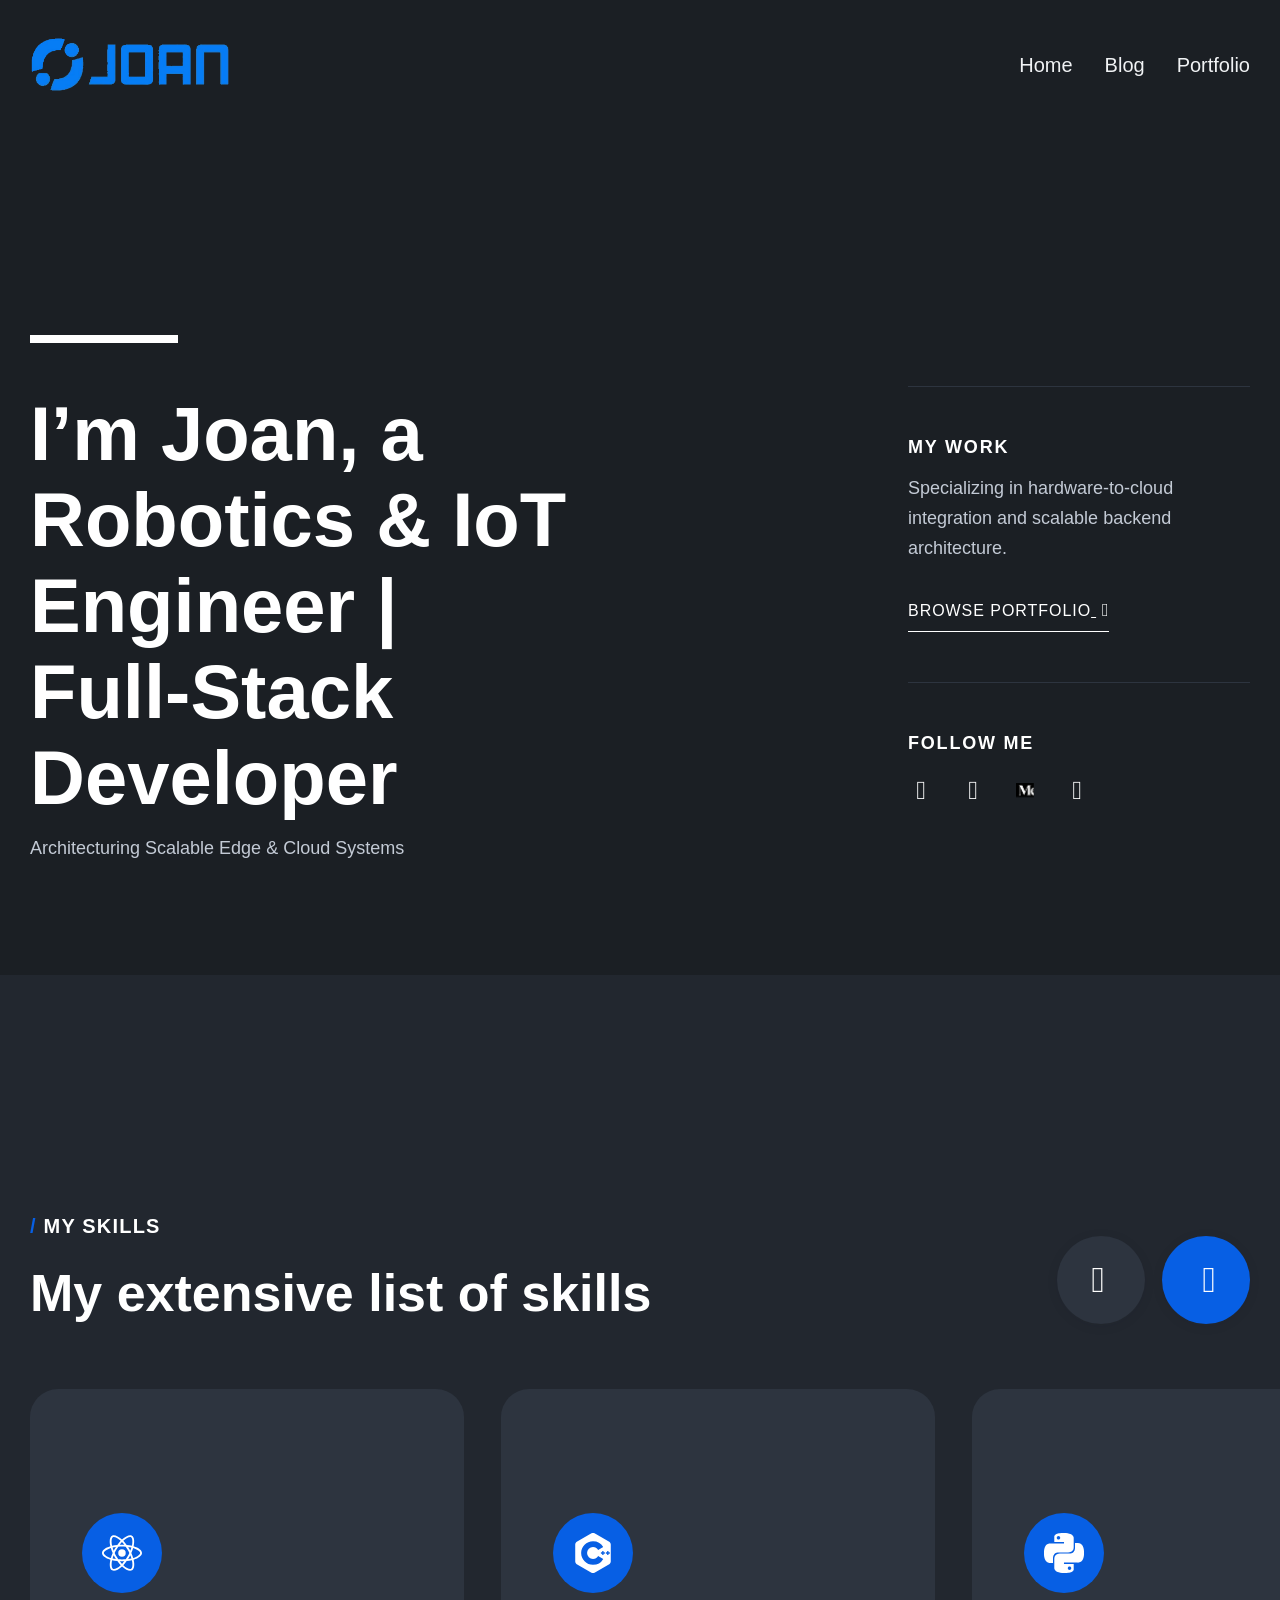
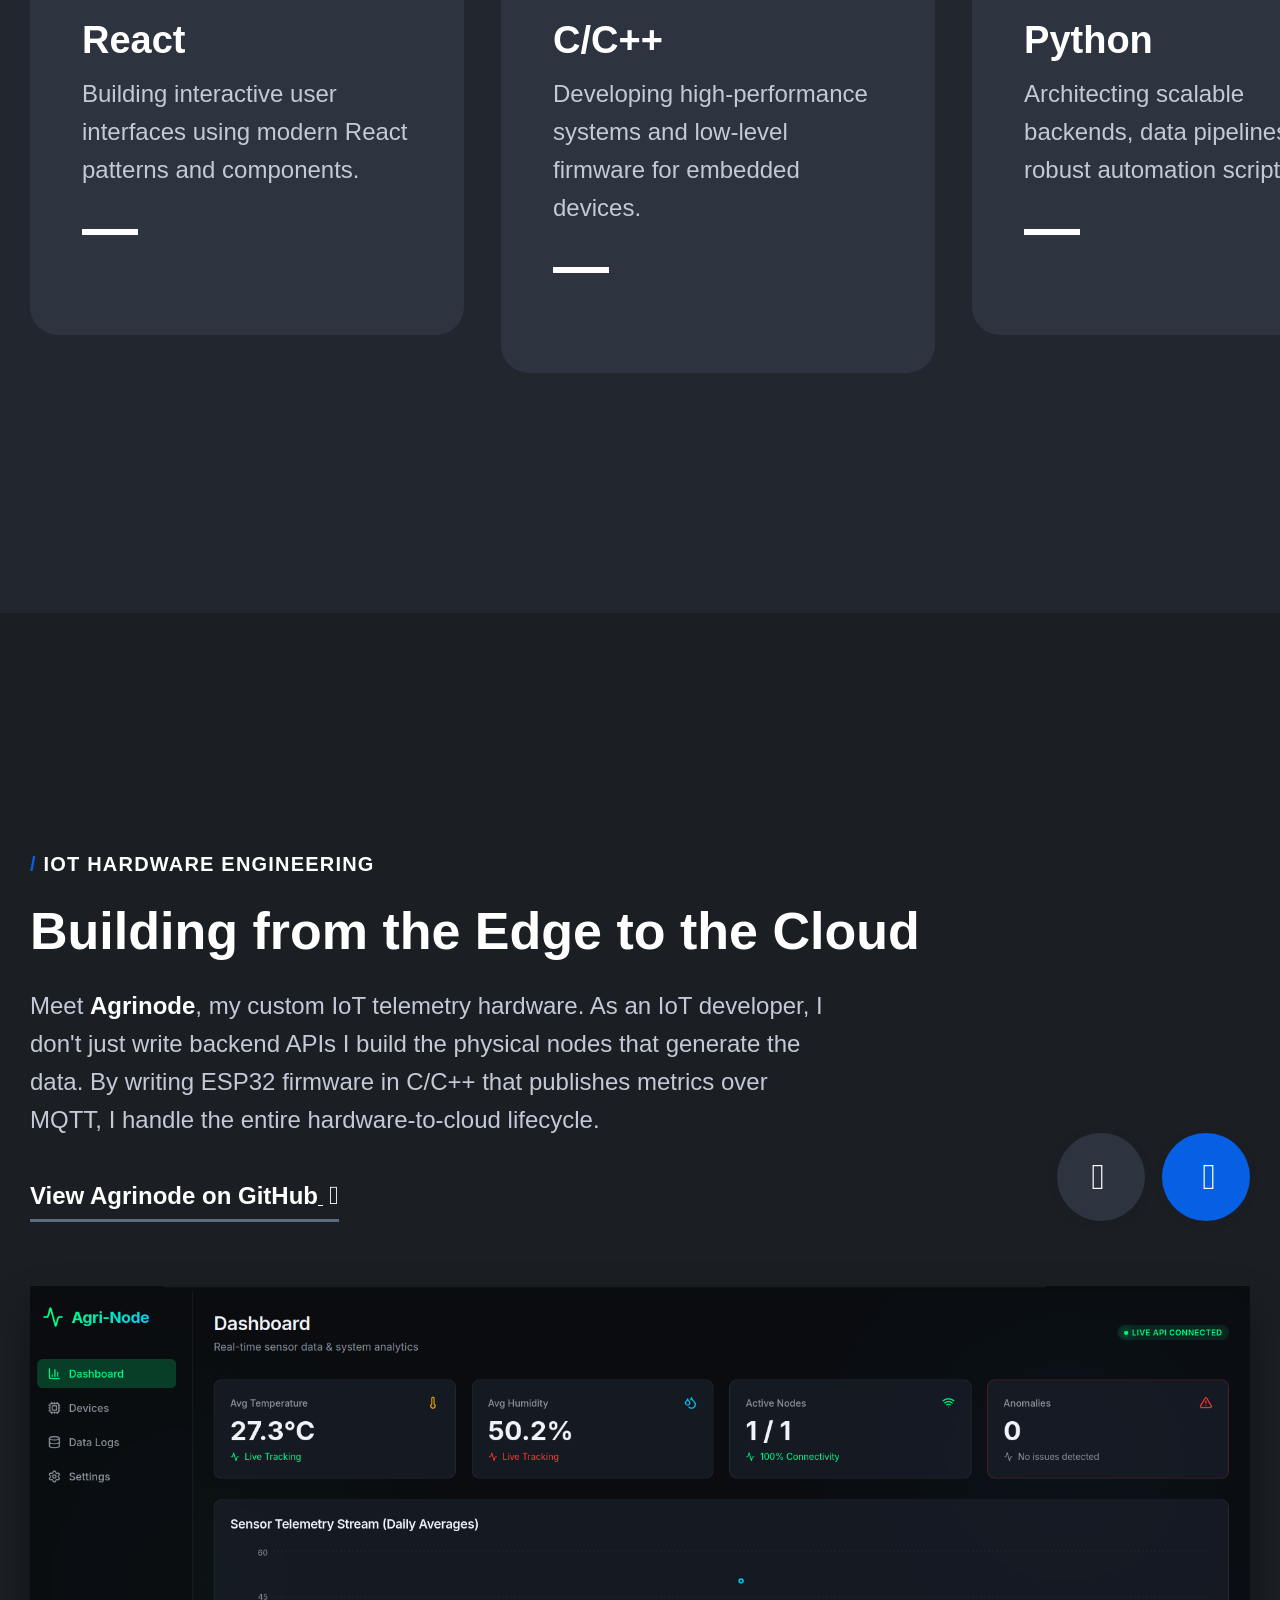
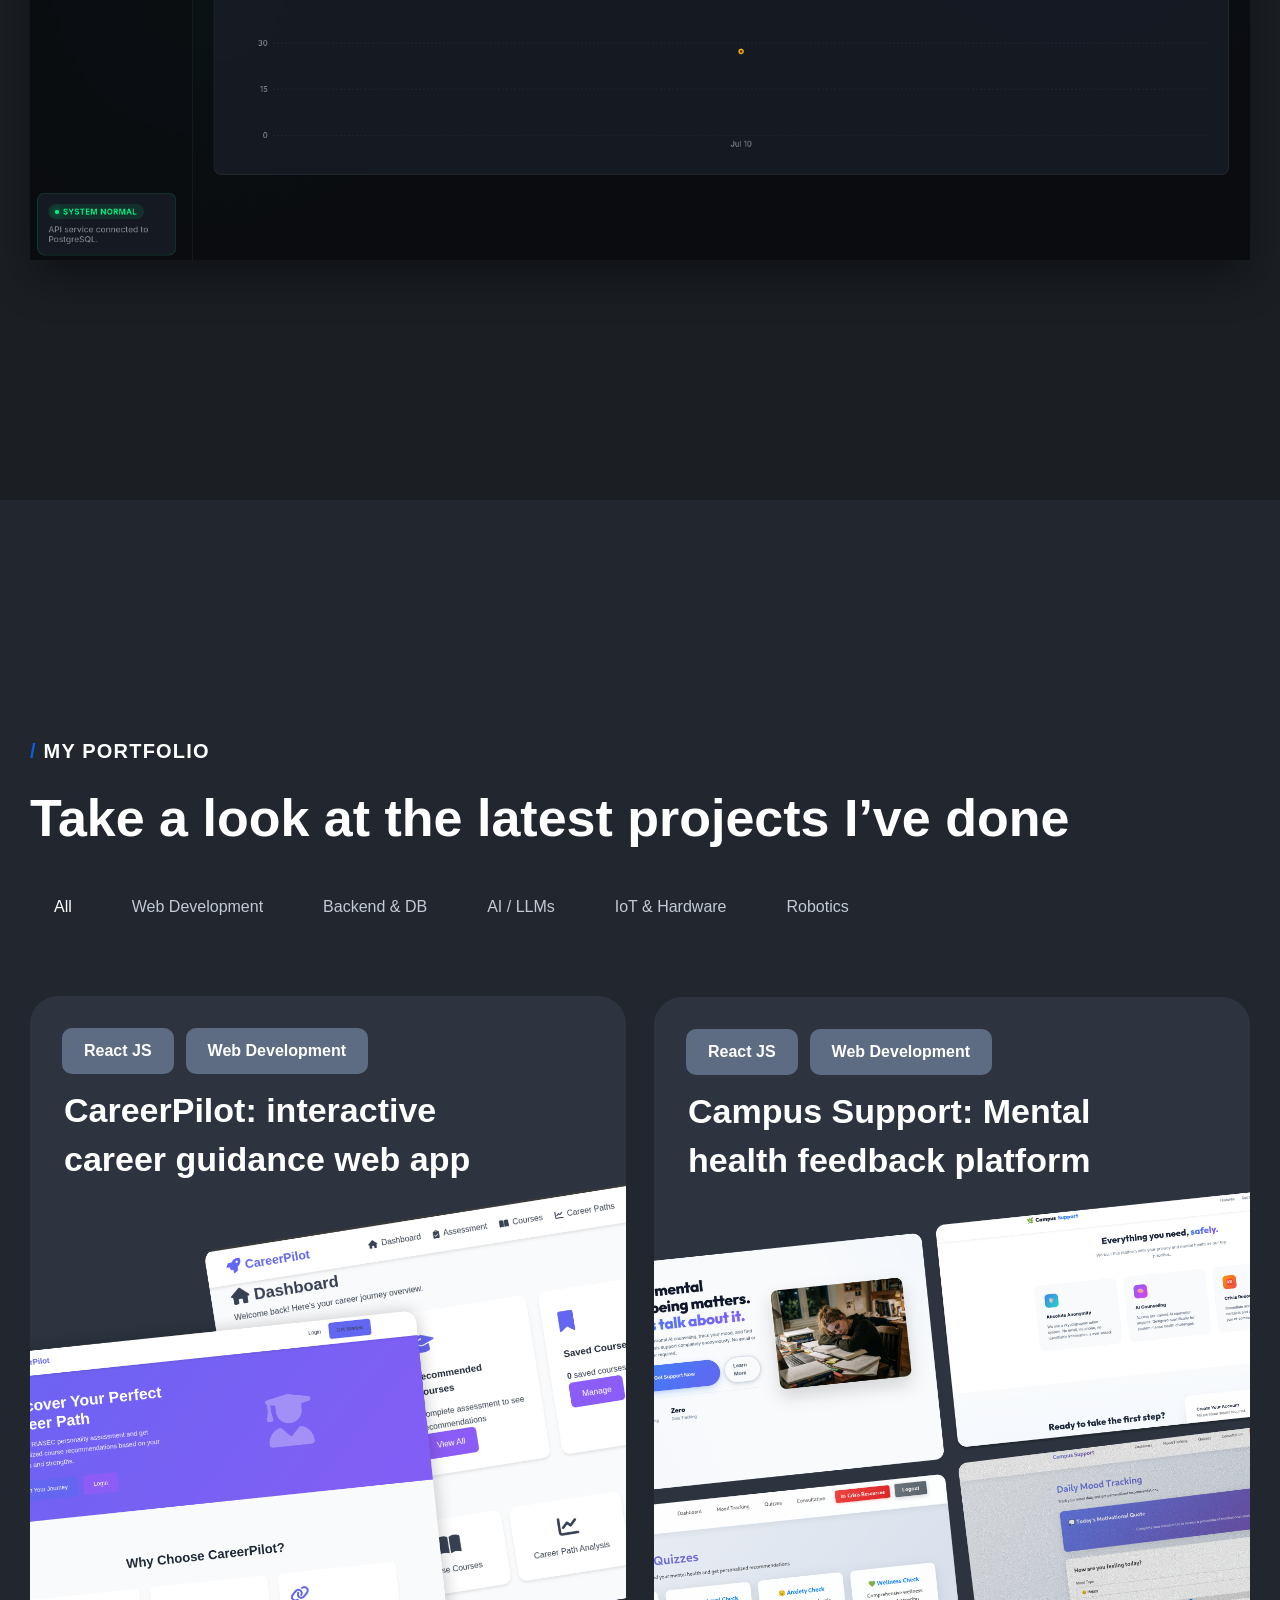
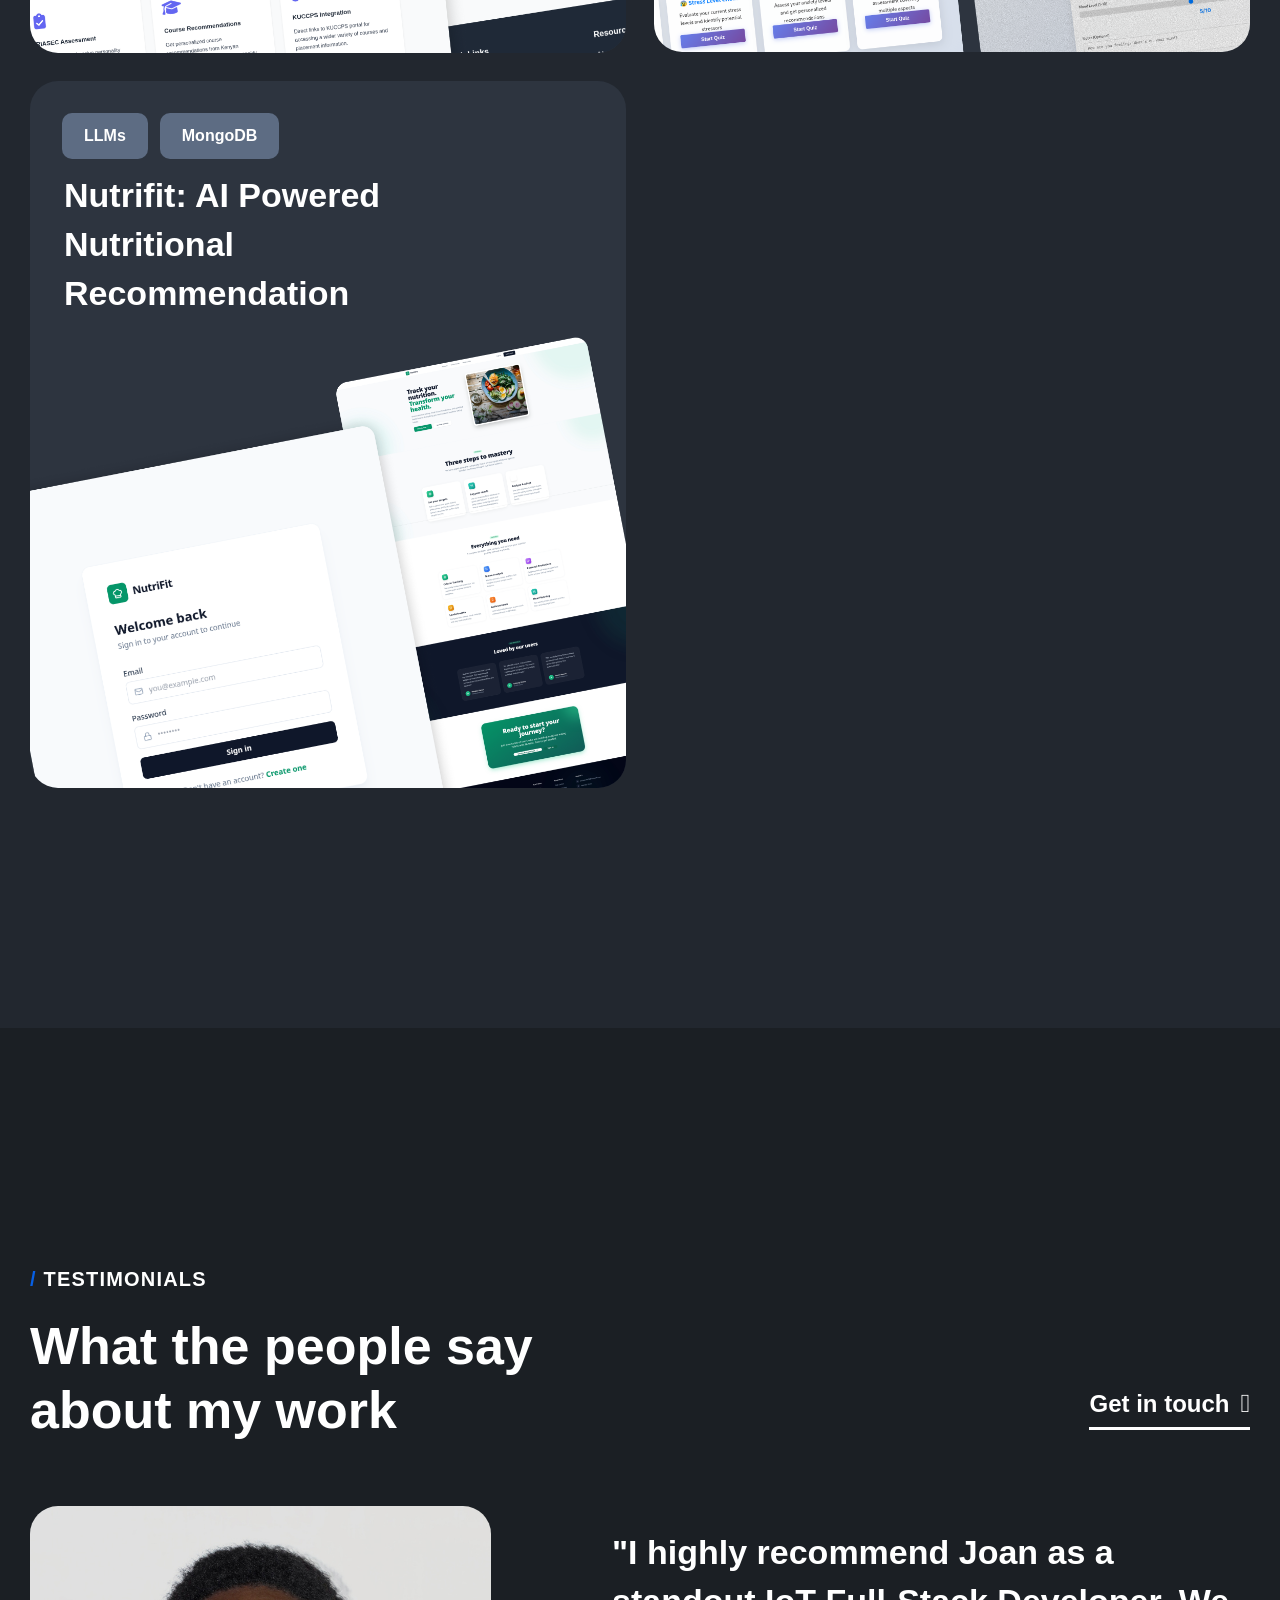
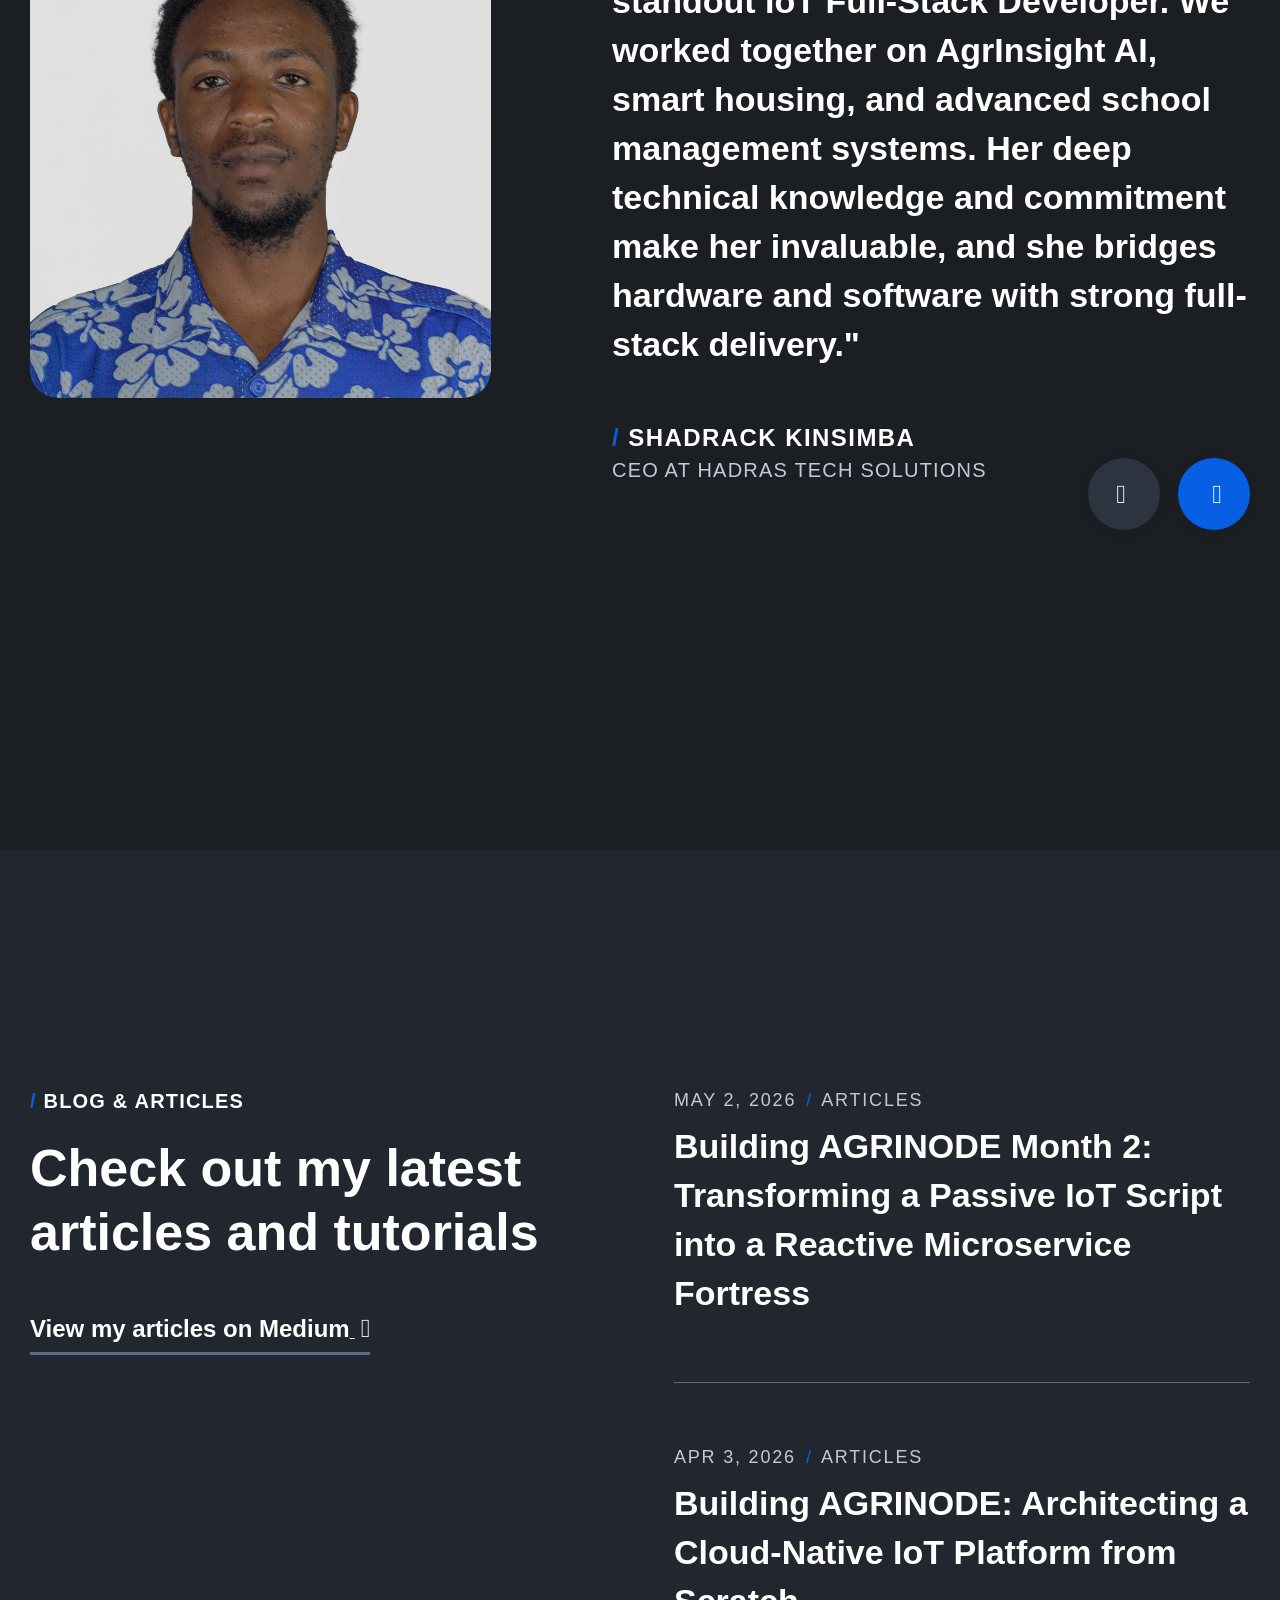
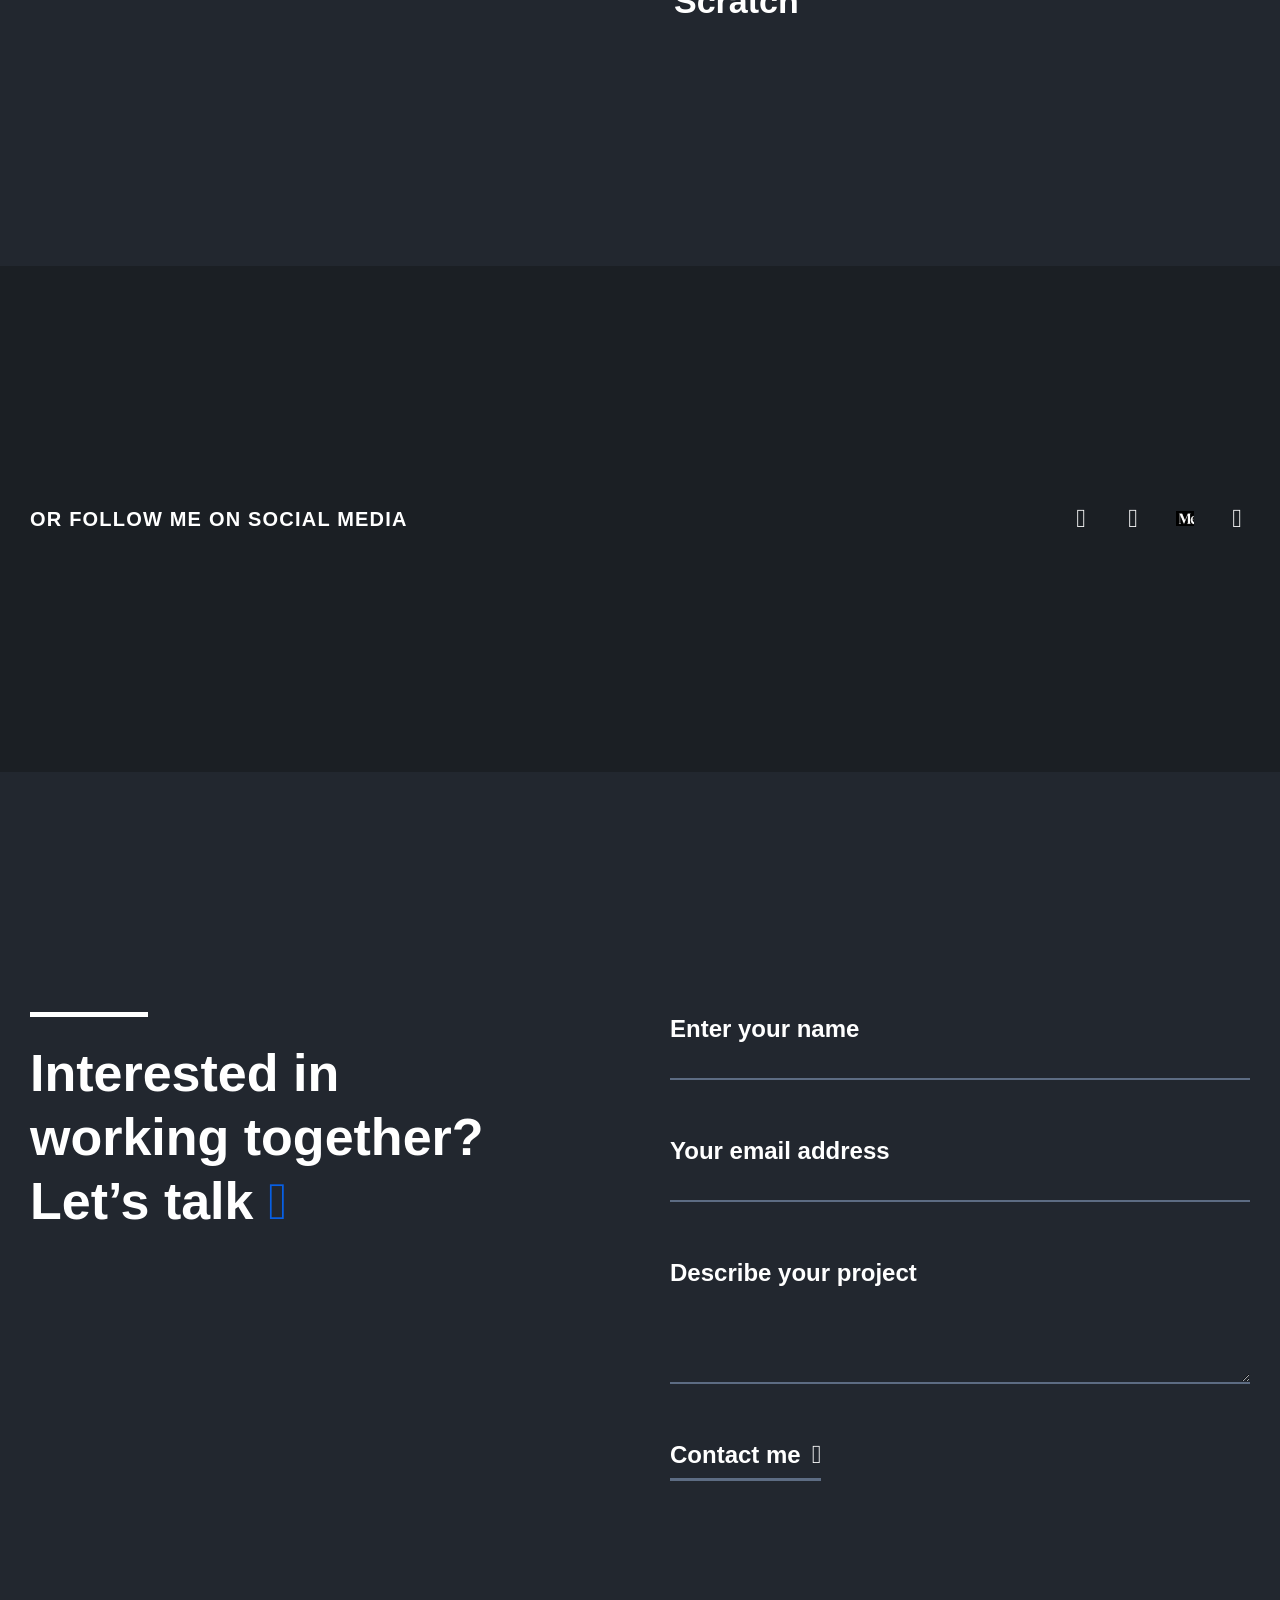
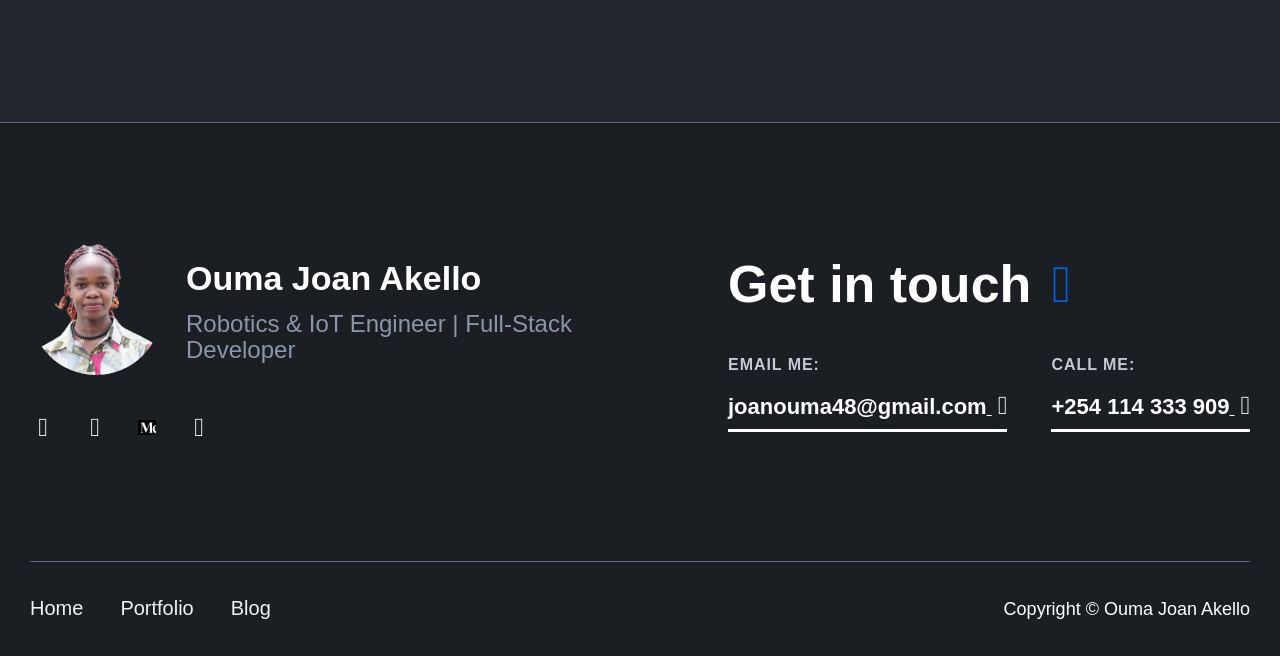
==== commit 3806c88a: "Removed temporary Agrinode portfolio card" ====
--- a/index.html
+++ b/index.html
@@ -597,26 +597,6 @@
               </div>
             </div>
           </div>
-
-          <!-- Agrinode -->
-          <div class="portfolio-item w-dyn-list" data-category="iot" data-aos="fade-up" data-aos-delay="400">
-            <div role="list" class="w-dyn-items">
-              <div role="listitem" class="w-dyn-item">
-                <a href="https://github.com/joan-ouma/AGRINODE" target="_blank" rel="noopener noreferrer" class="card portfolio-project w-inline-block">
-                  <div class="badges-top-wrapper">
-                    <div class="badges-align-start">
-                      <div class="badge-primary small">C/C++</div>
-                      <div class="badge-primary small">IoT Hardware</div>
-                    </div>
-                  </div>
-                  <div class="portfolio-project-card-text-container">
-                    <h2 class="display-5 mg-bottom-0">Agrinode: Custom IoT Telemetry Hardware</h2>
-                  </div>
-                  <img src="assets/images/agrinode.png" loading="eager" alt="Agrinode: Custom IoT Telemetry Hardware" class="portfolio-thumbnail-image" style="object-fit: cover; height: 300px; width: 100%;" />
-                </a>
-              </div>
-            </div>
-          </div>
         </div>
       </div>
     </div>
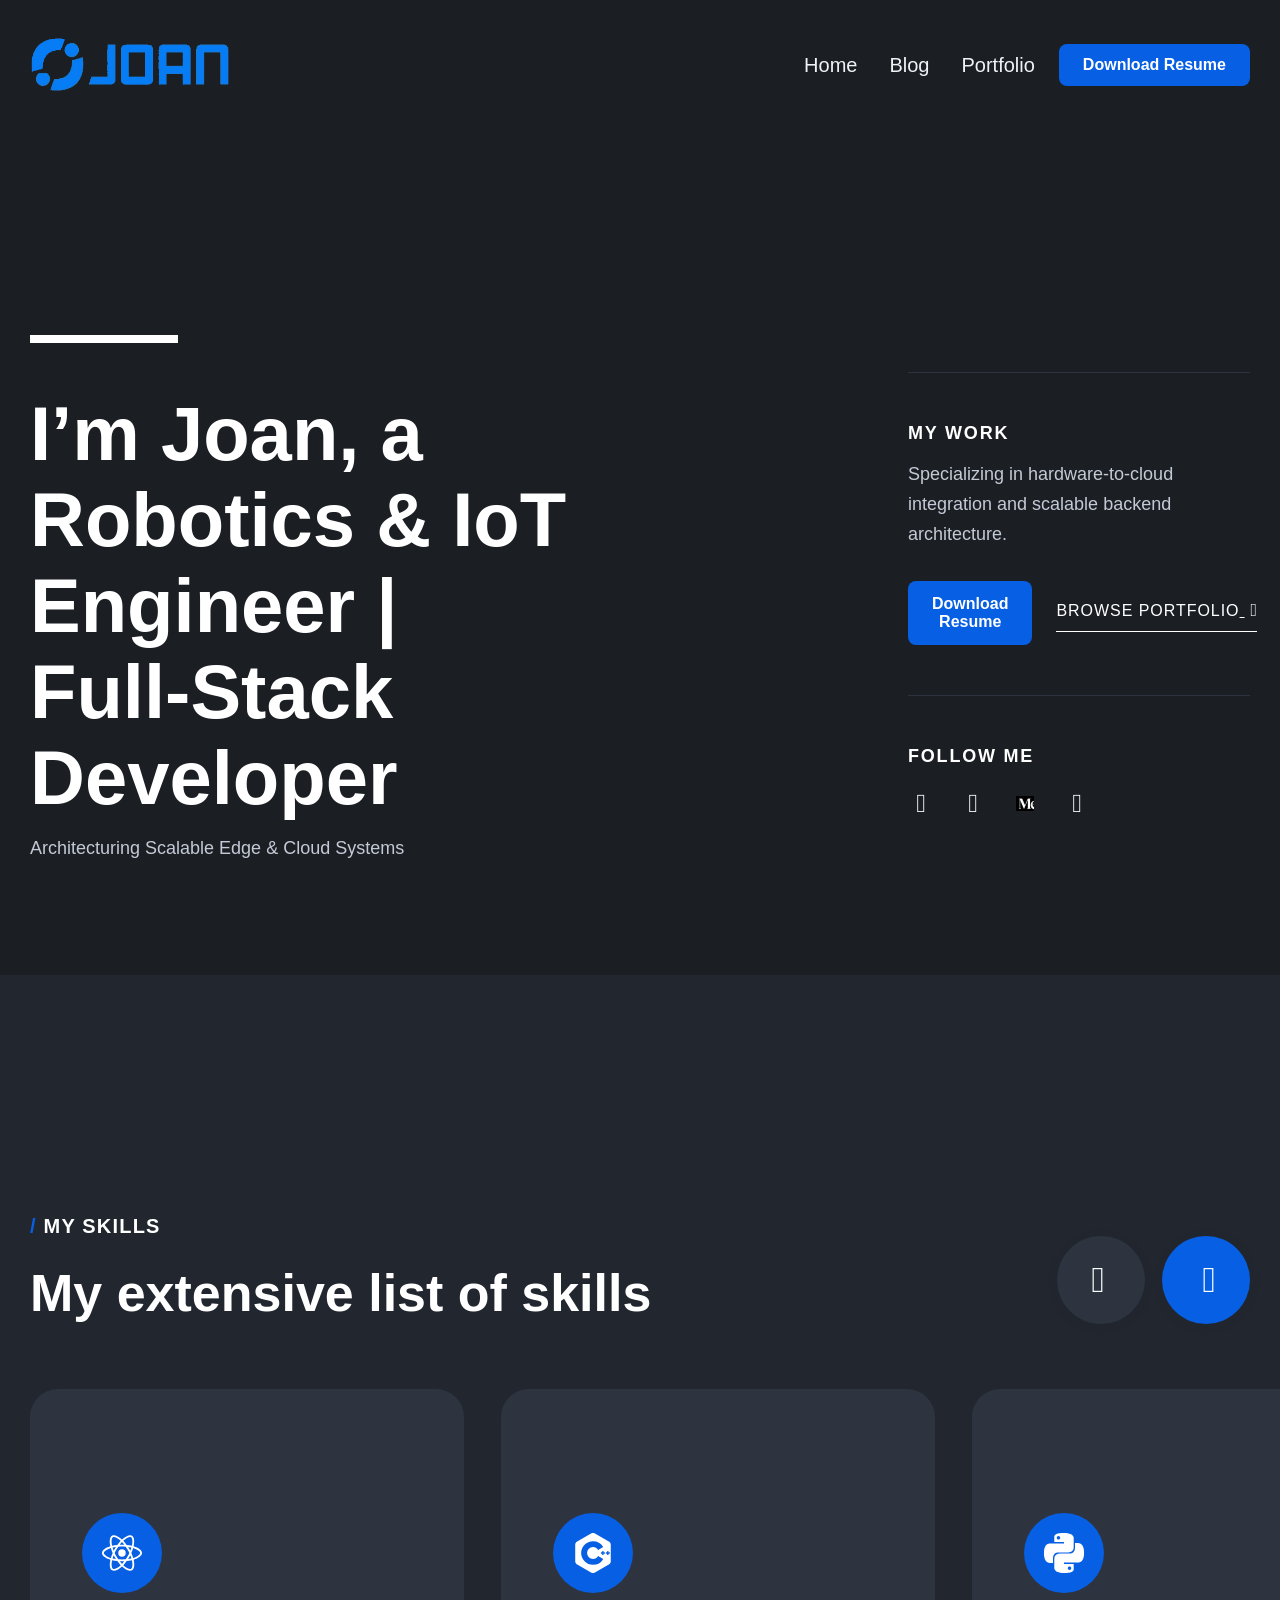
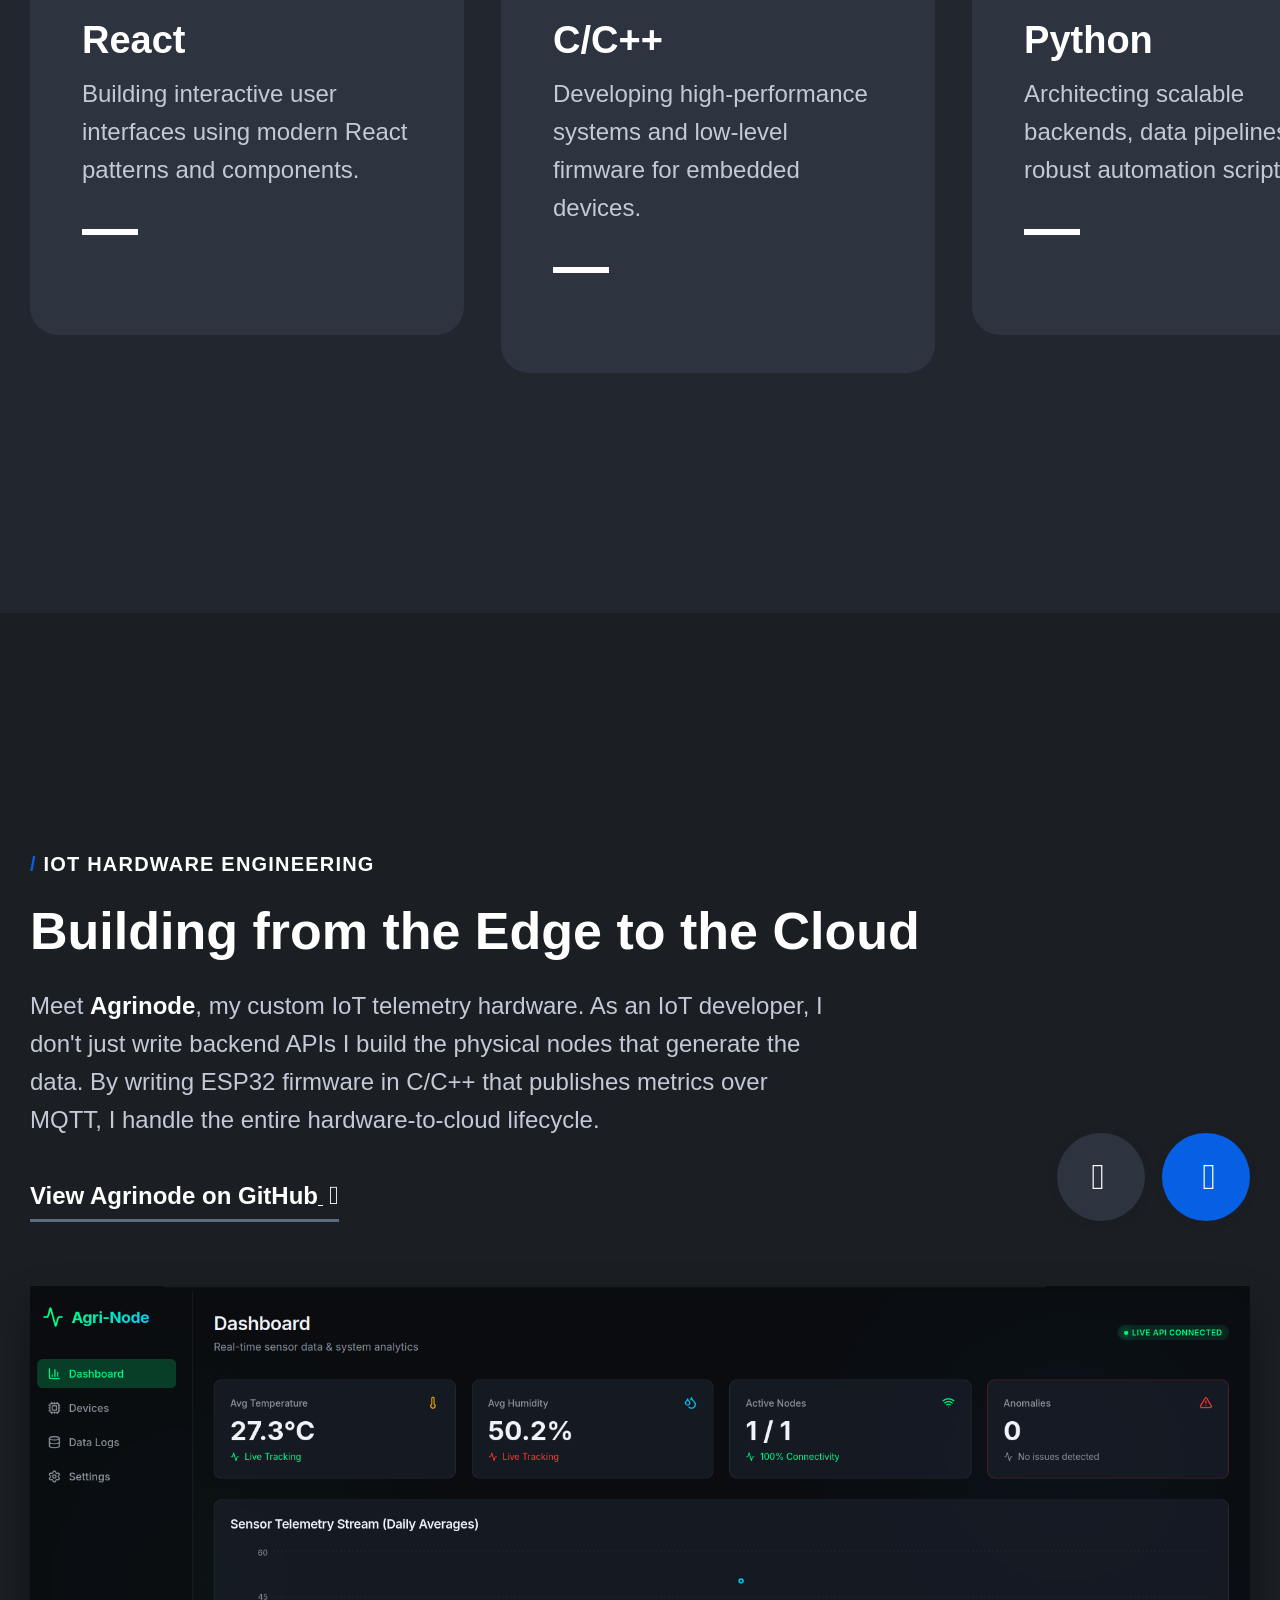
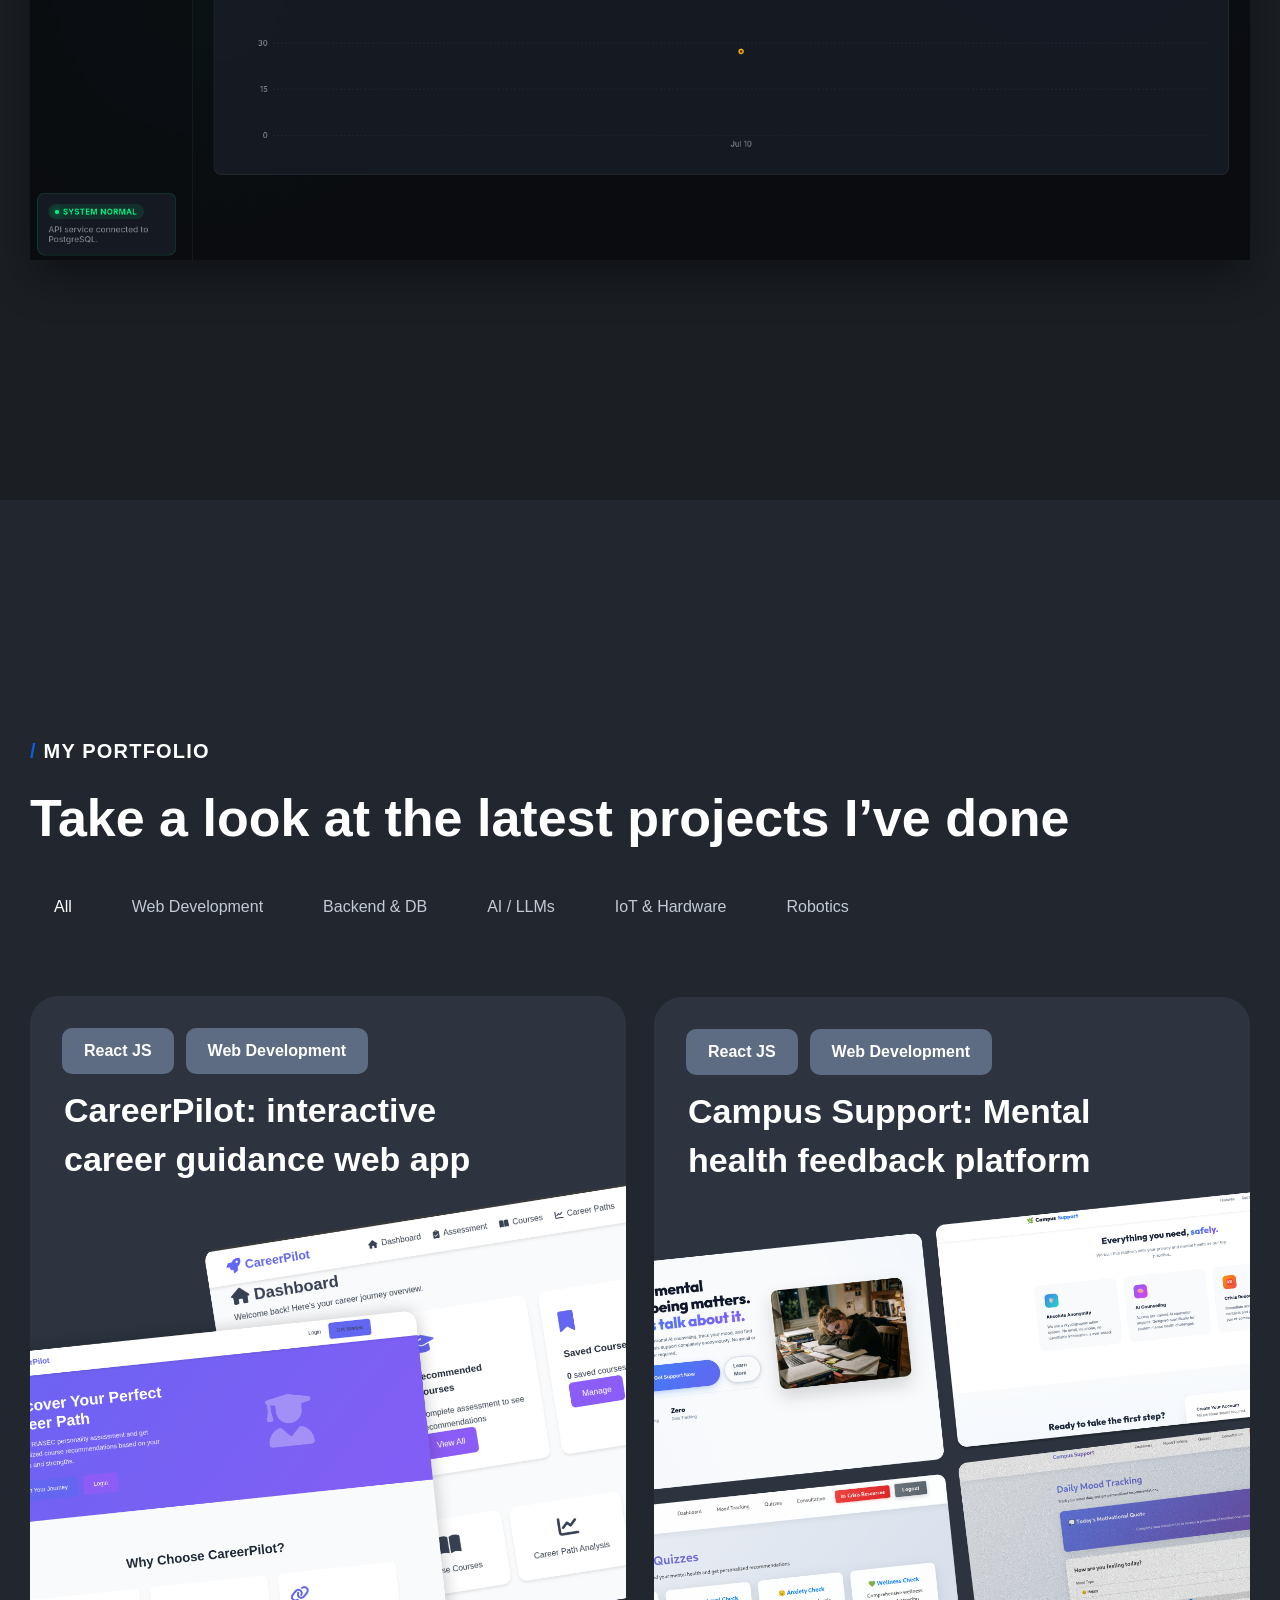
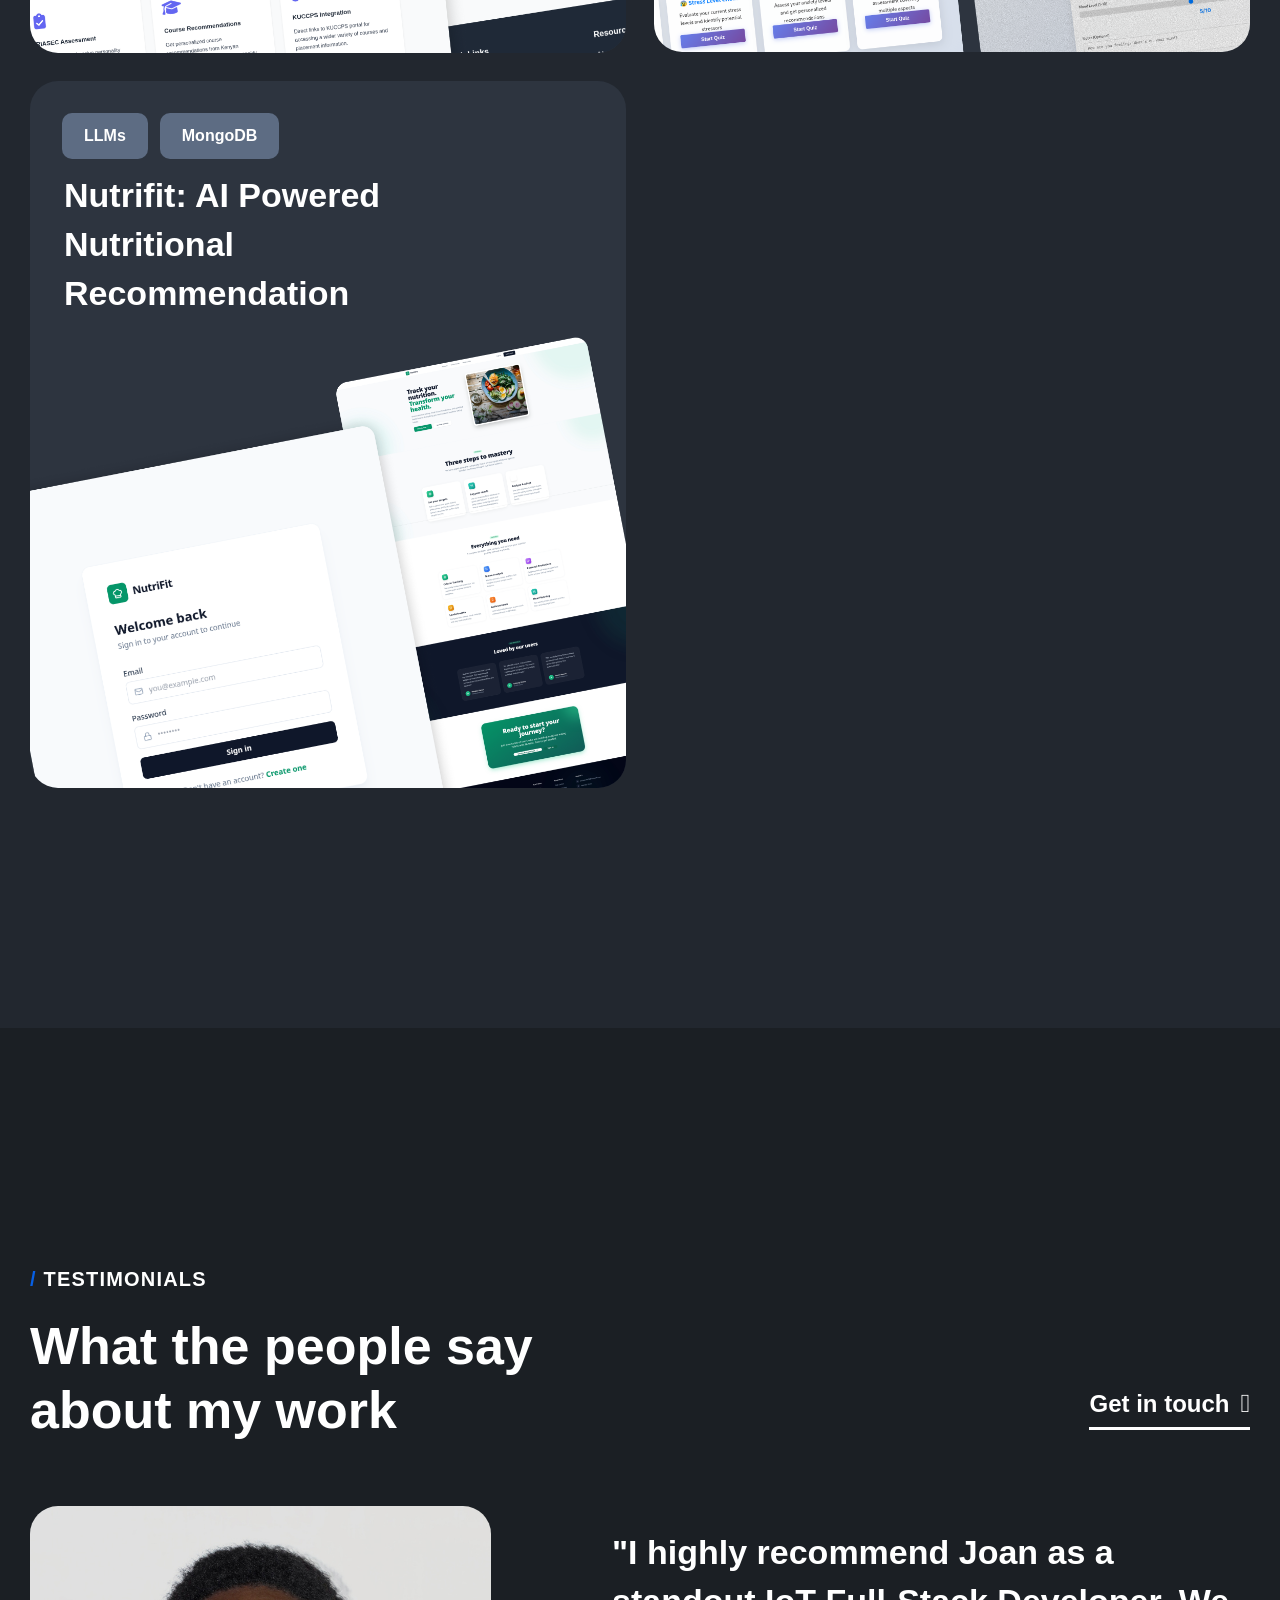
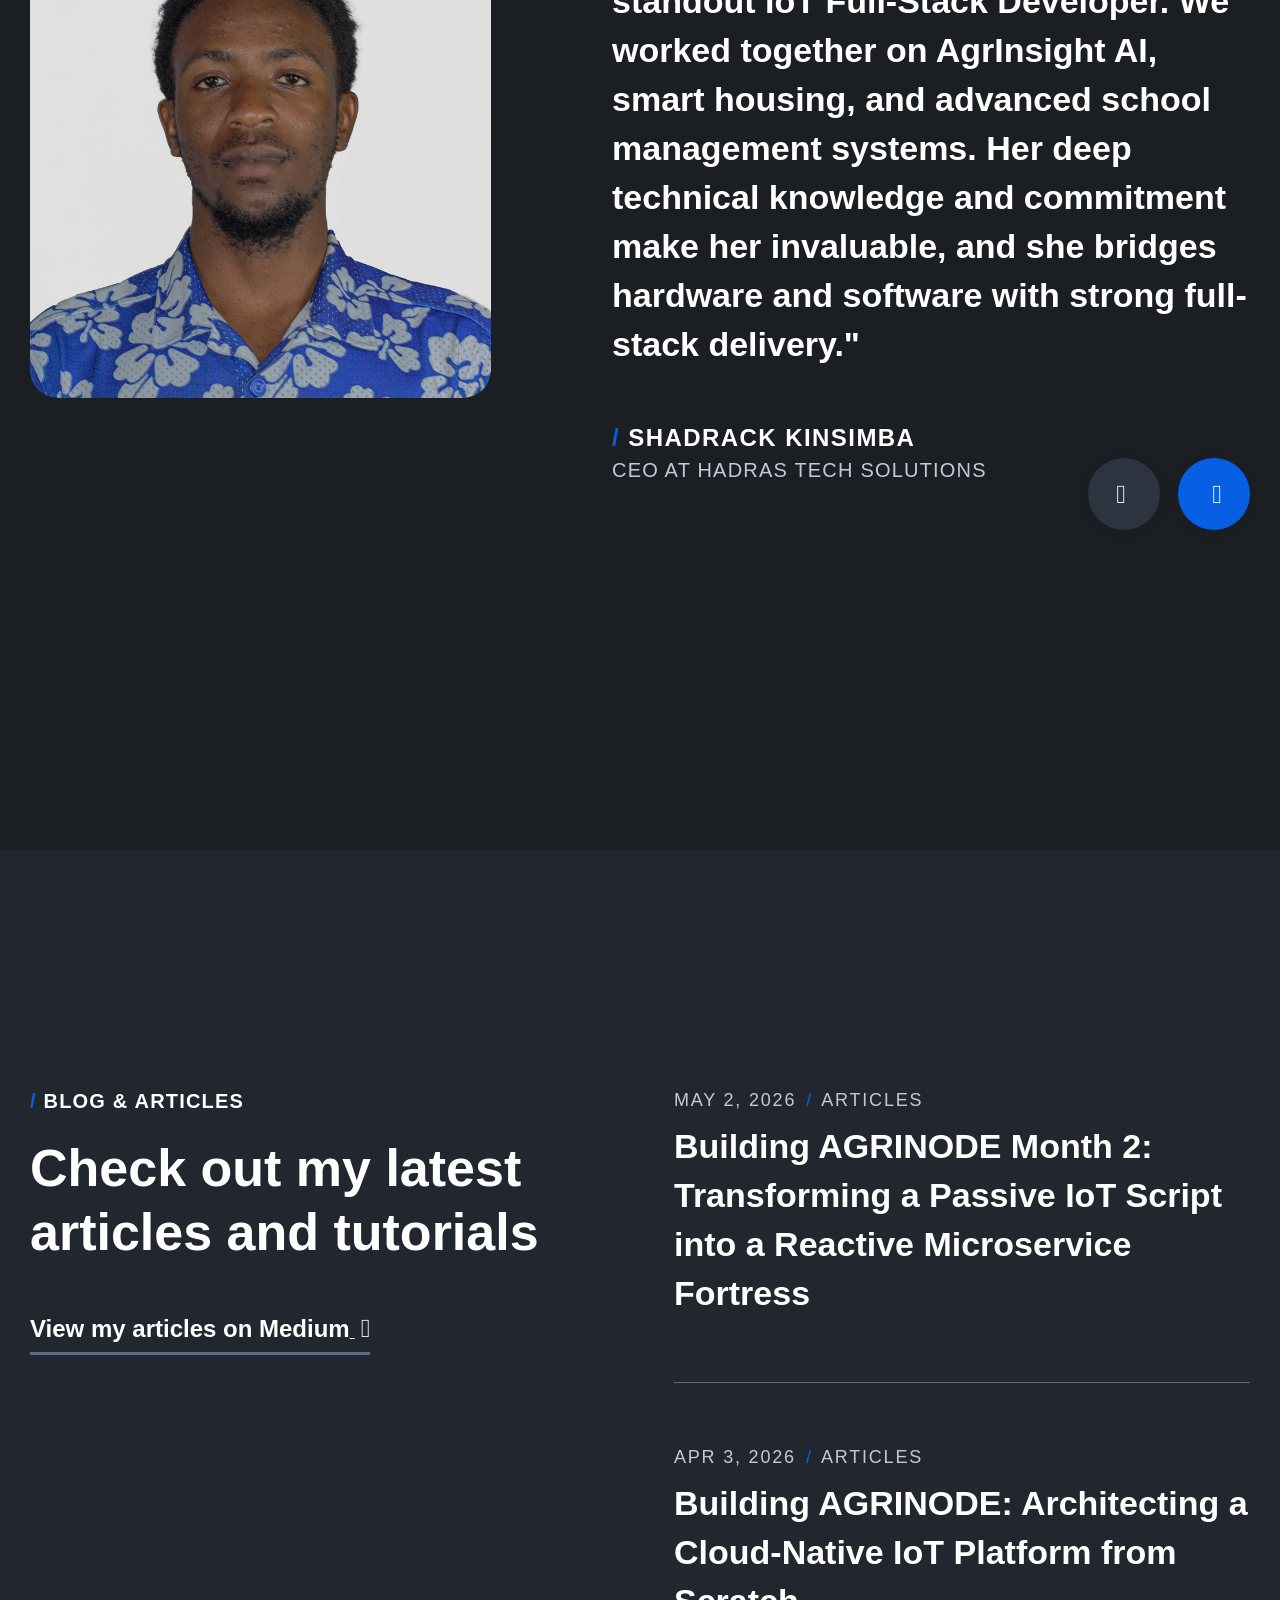
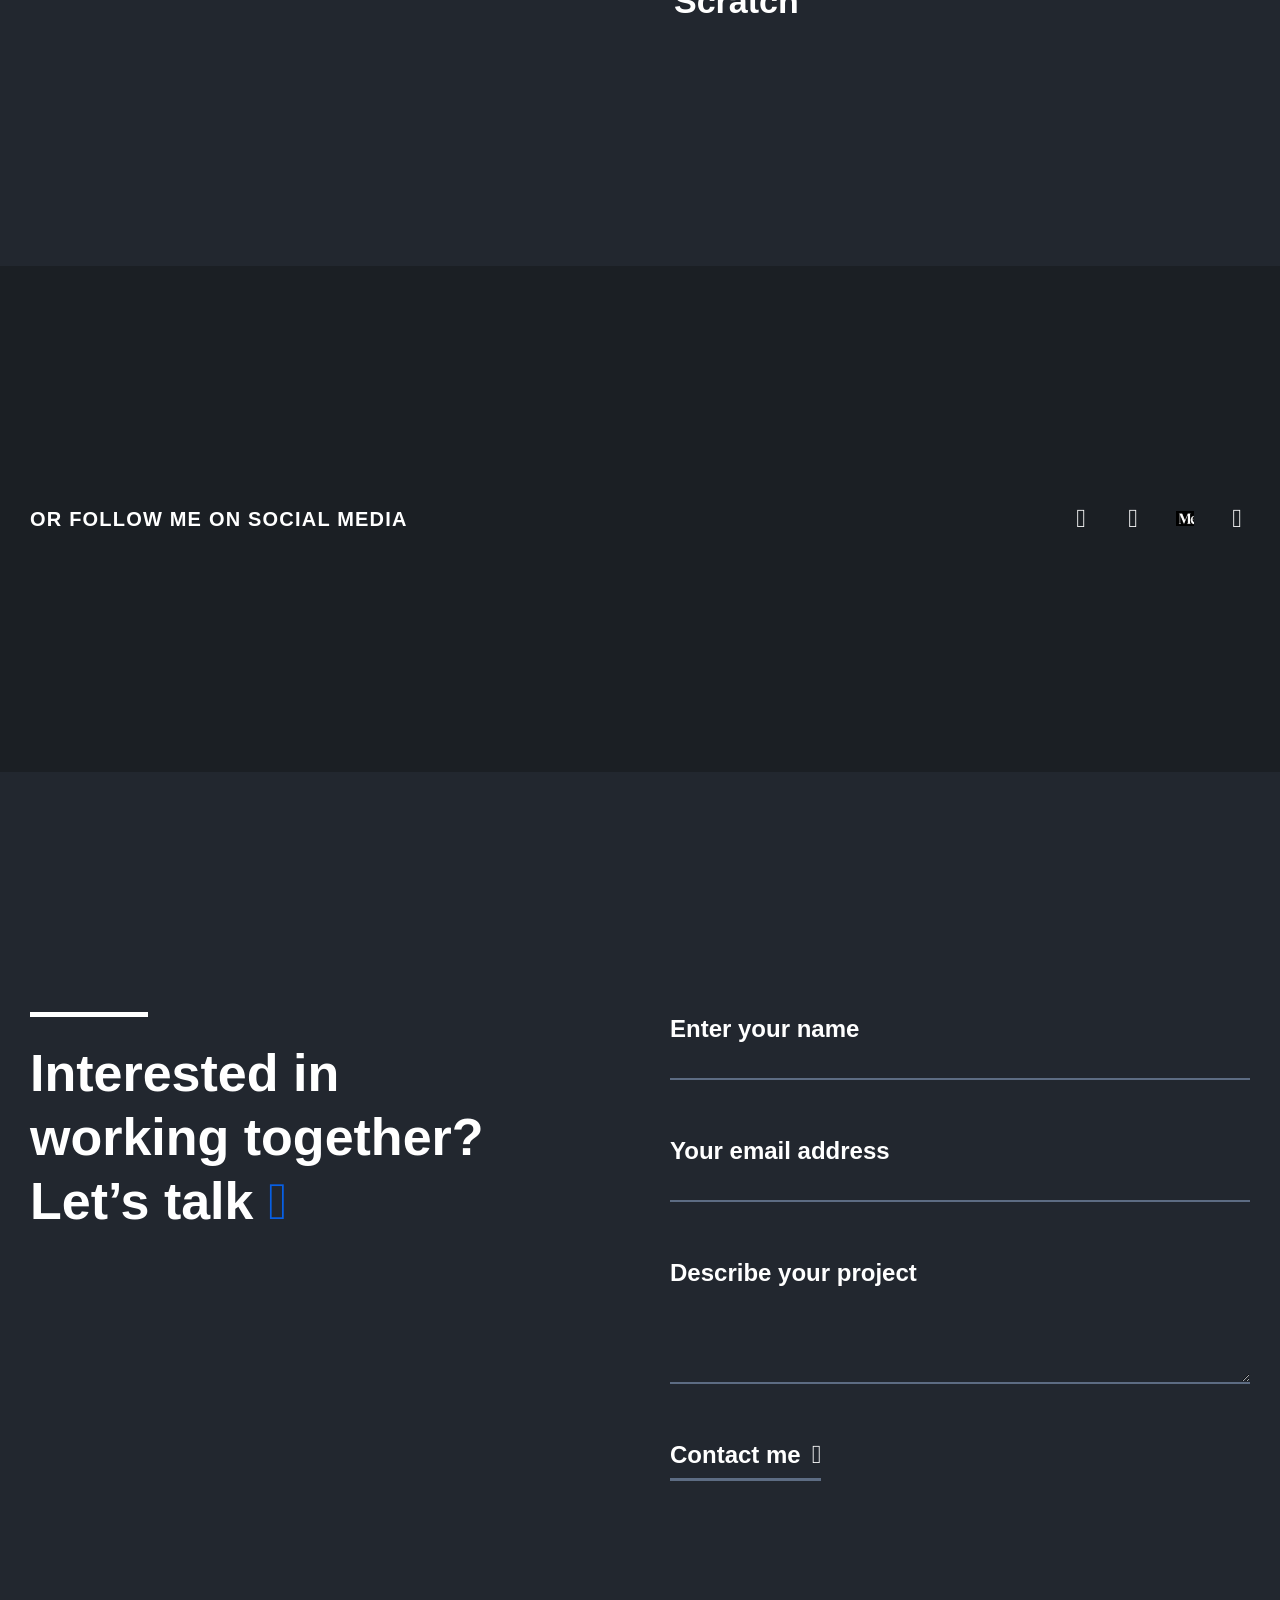
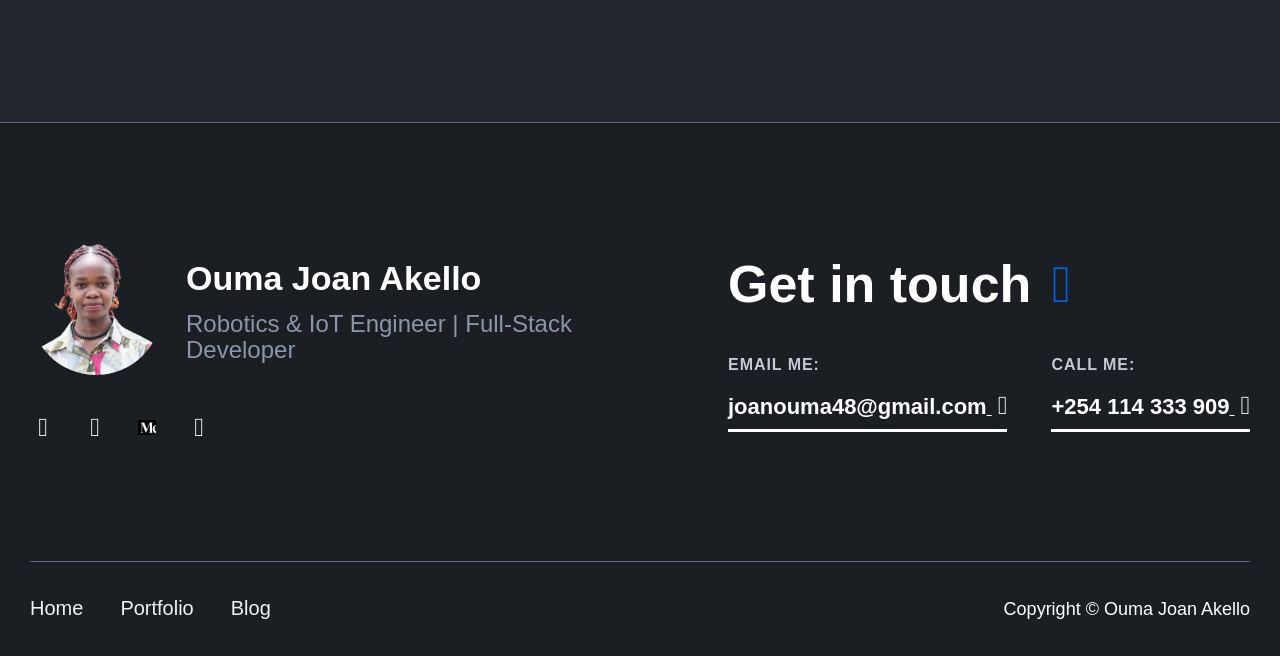
==== commit 9e80d42e: "feat: enhance homepage with dedicated resume download buttons" ====
--- a/index.html
+++ b/index.html
@@ -160,6 +160,9 @@
               </li>
 
             </ul>
+            <div class="hidden-on-tablet" style="margin-left: 24px;">
+              <a href="RESUME.md" download="Ouma_Joan_Akello_Resume.md" class="btn-primary small w-inline-block" style="padding: 12px 24px;">Download Resume</a>
+            </div>
             <div class="hamburger-menu-wrapper w-nav-button">
               <div class="hamburger-menu-bar top">
               </div>
@@ -186,6 +189,9 @@
               <a href="portfolio.html" class="header-nav-link hamburger-desktop-nav-link w-nav-link">
                 Portfolio</a>
             </li>
+            <li class="header-nav-list-item hamburger-desktop" style="margin-top: 16px;">
+              <a href="RESUME.md" download="Ouma_Joan_Akello_Resume.md" class="btn-primary small w-inline-block" style="width: 100%; text-align: center;">Download Resume</a>
+            </li>
           </ul>
         </div>
       </div>
@@ -218,16 +224,19 @@
                 </div>
                 <p class="mg-bottom-32px">
                   Specializing in hardware-to-cloud integration and scalable backend architecture.</p>
-                <a href="portfolio.html" class="link-wrapper white mg-top-auto w-inline-block">
-                  <div class="link-text uppercase">
-                    Browse portfolio</div>
-                  <div class="line-square-icon link-icon-right">
-                    </div>
-                  <div class="link-underline-wrapper small">
-                    <div class="link-underline small">
+                <div class="buttons-row mg-top-auto">
+                  <a href="RESUME.md" download="Ouma_Joan_Akello_Resume.md" class="btn-primary small w-inline-block" style="margin-right: 24px; padding: 14px 24px;">Download Resume</a>
+                  <a href="portfolio.html" class="link-wrapper white w-inline-block">
+                    <div class="link-text uppercase">
+                      Browse portfolio</div>
+                    <div class="line-square-icon link-icon-right">
+                      </div>
+                    <div class="link-underline-wrapper small">
+                      <div class="link-underline small">
+                      </div>
                     </div>
-                  </div>
-                </a>
+                  </a>
+                </div>
               </div>
             </div>
             <div class="divider _50px bg-neutral-700">
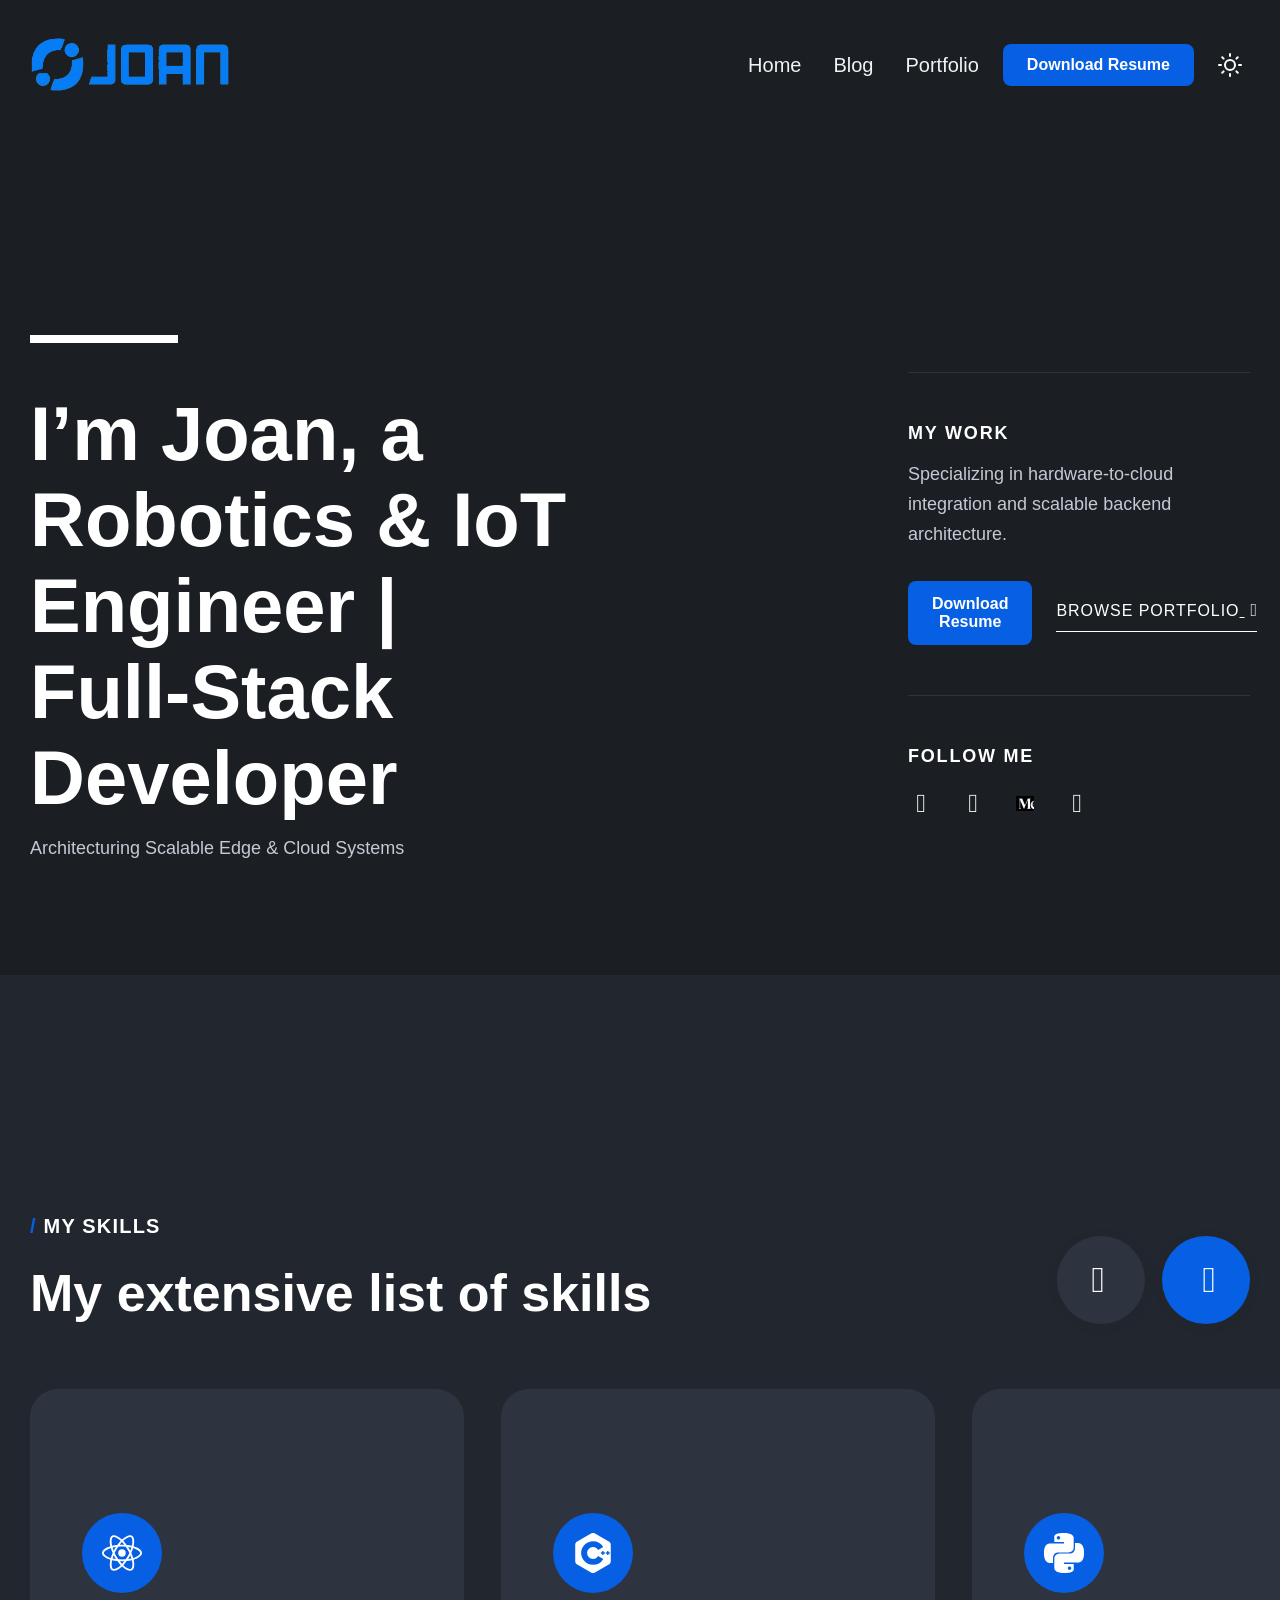
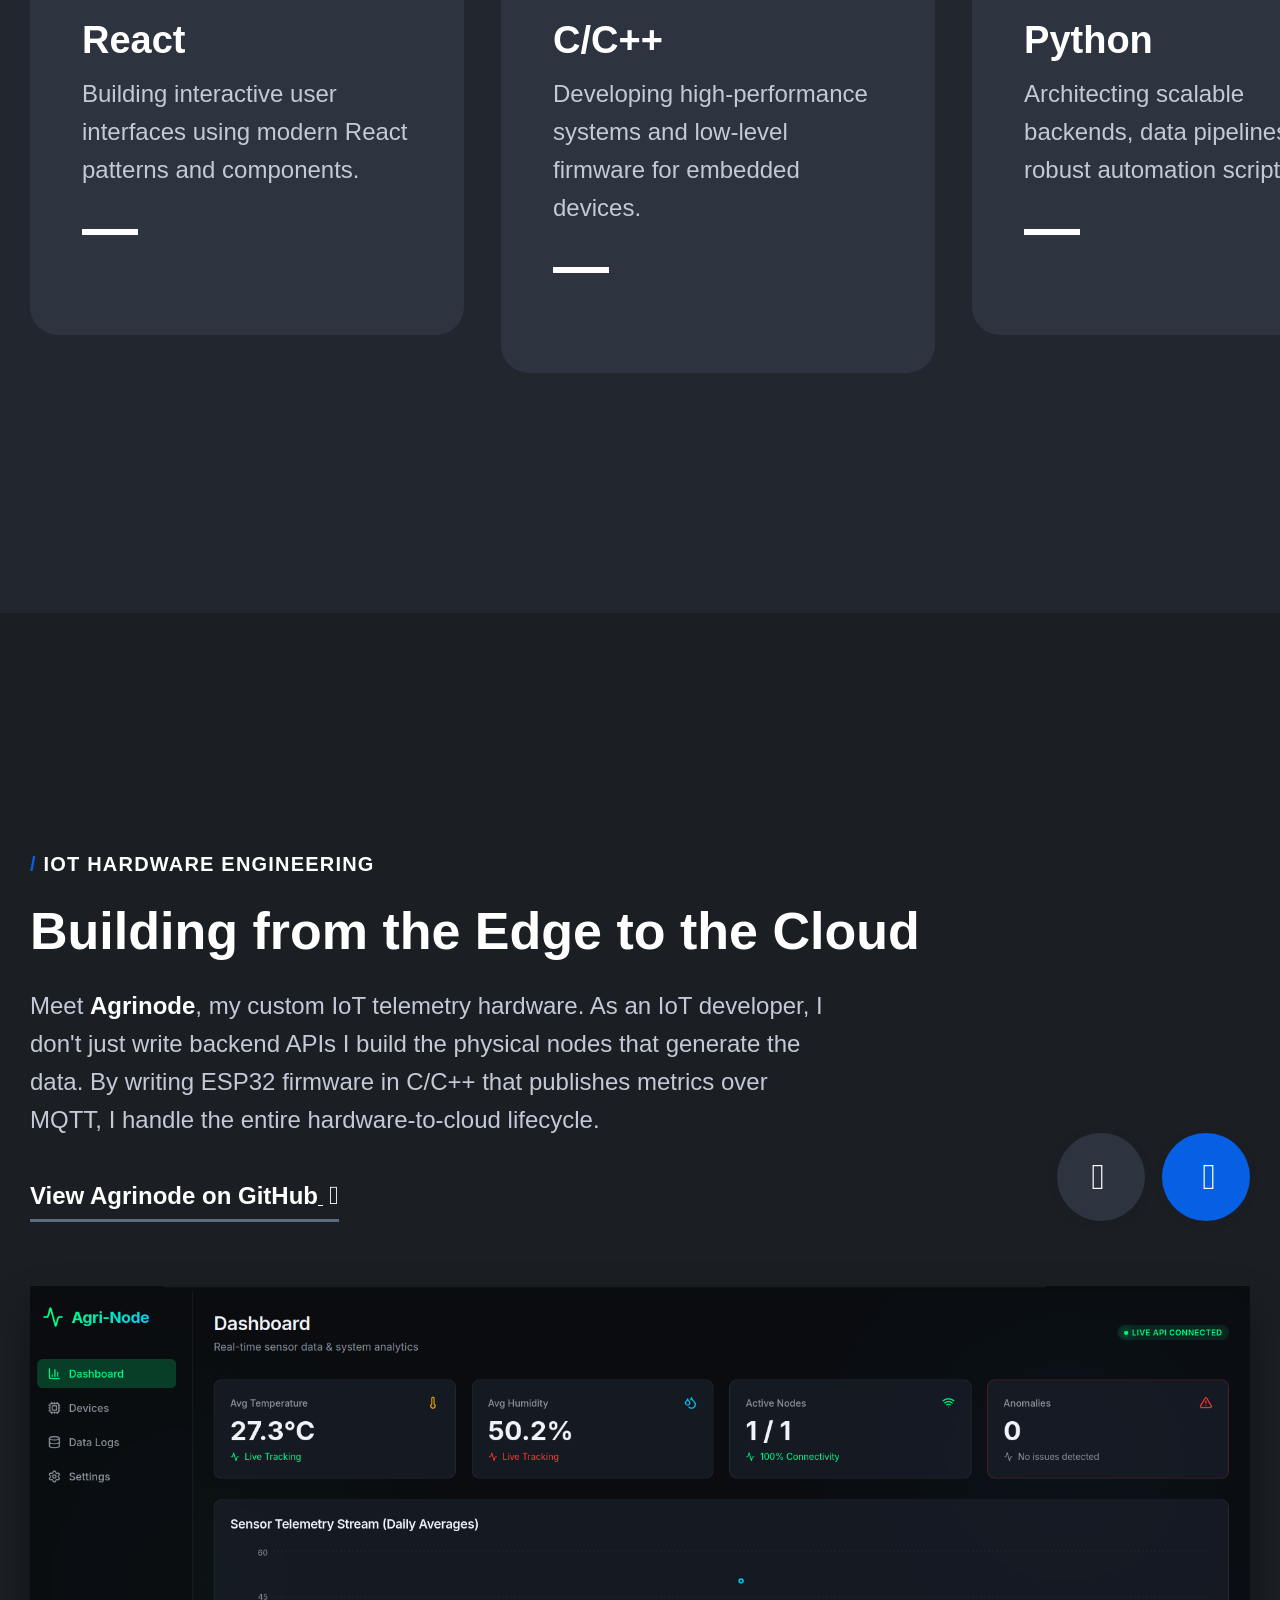
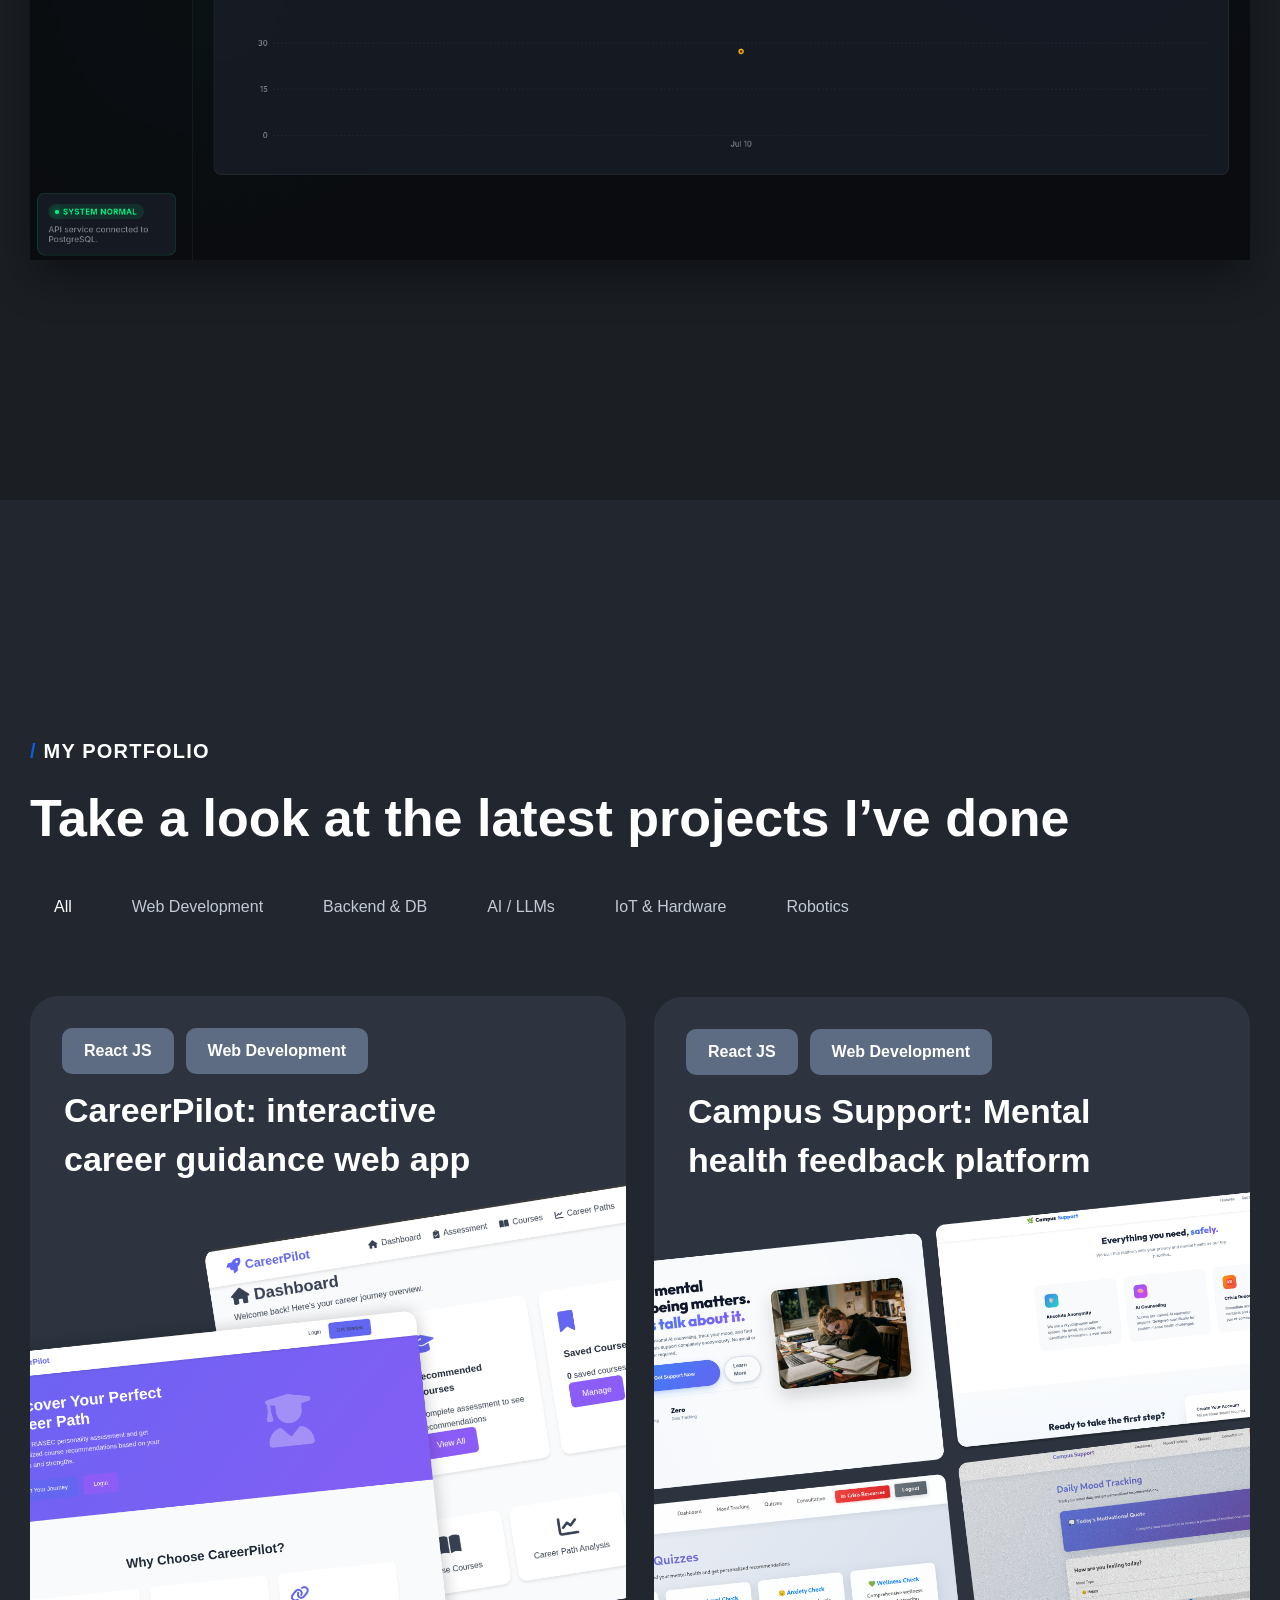
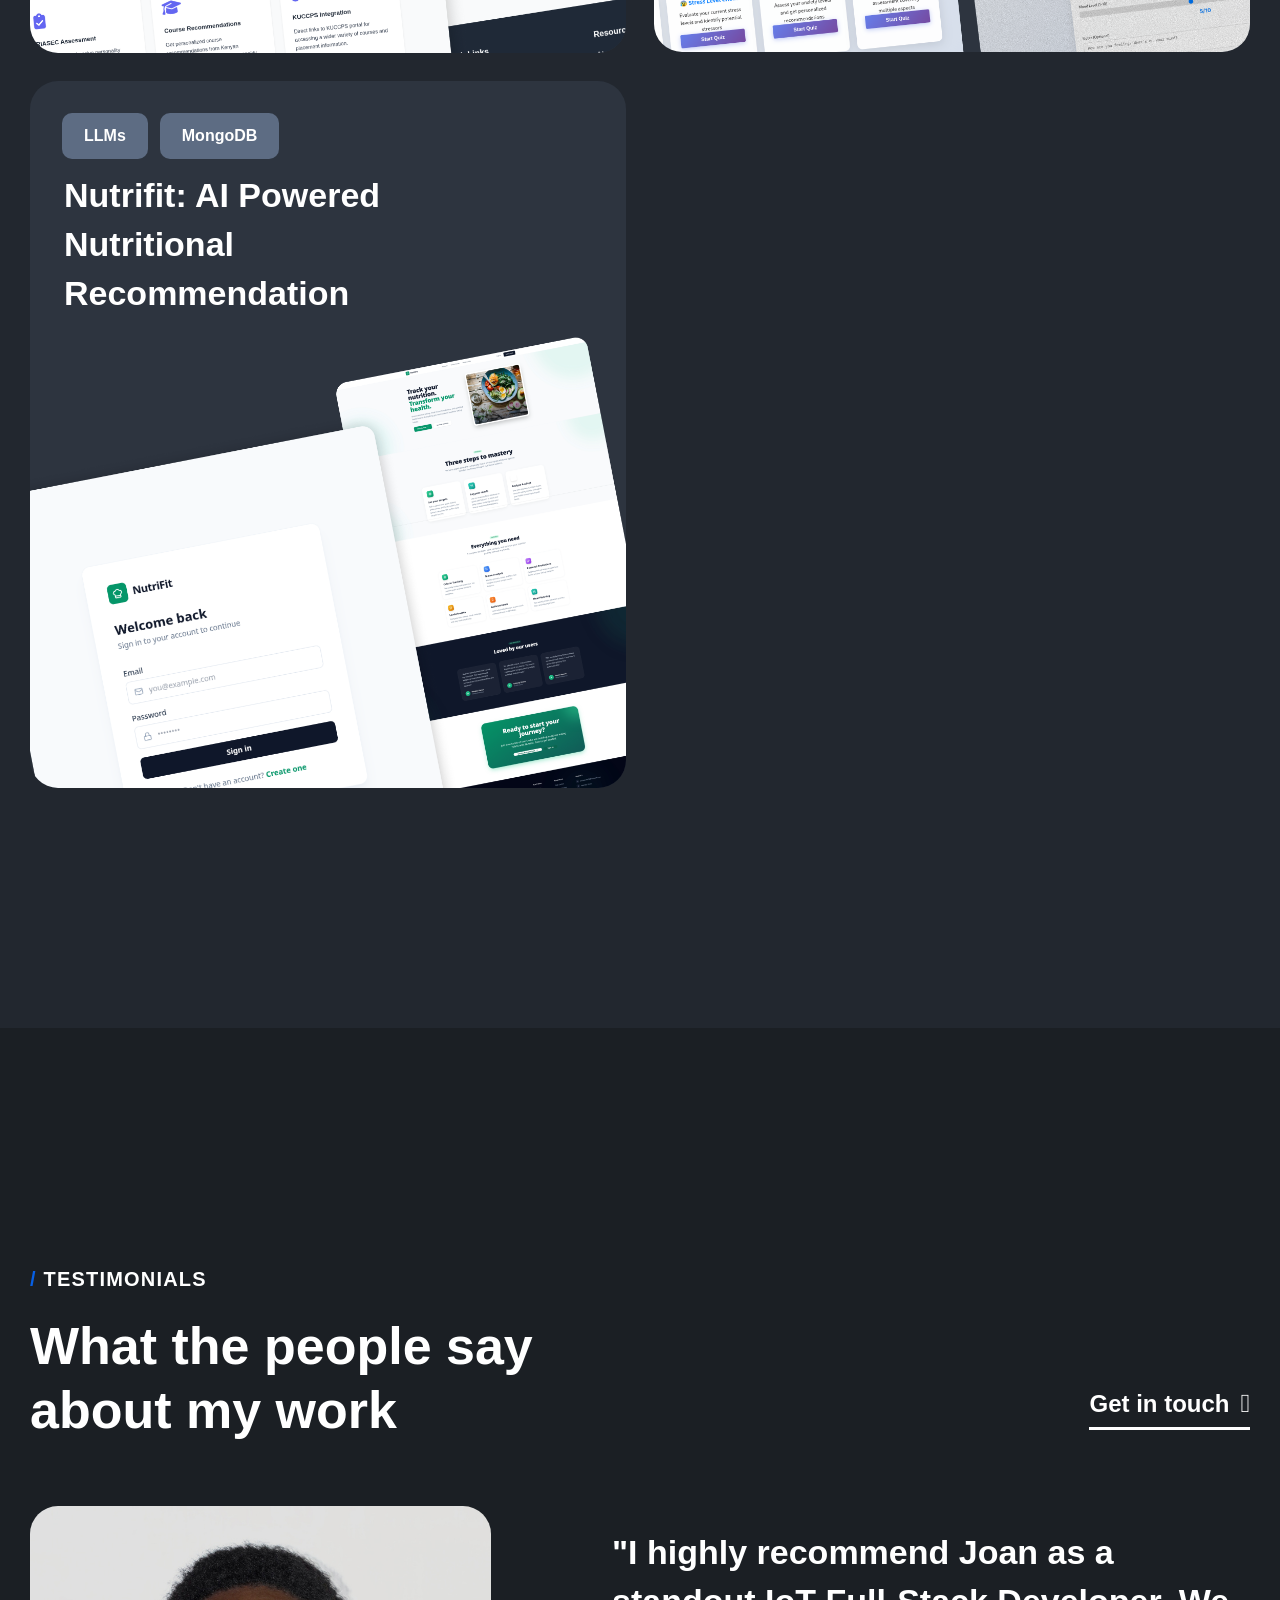
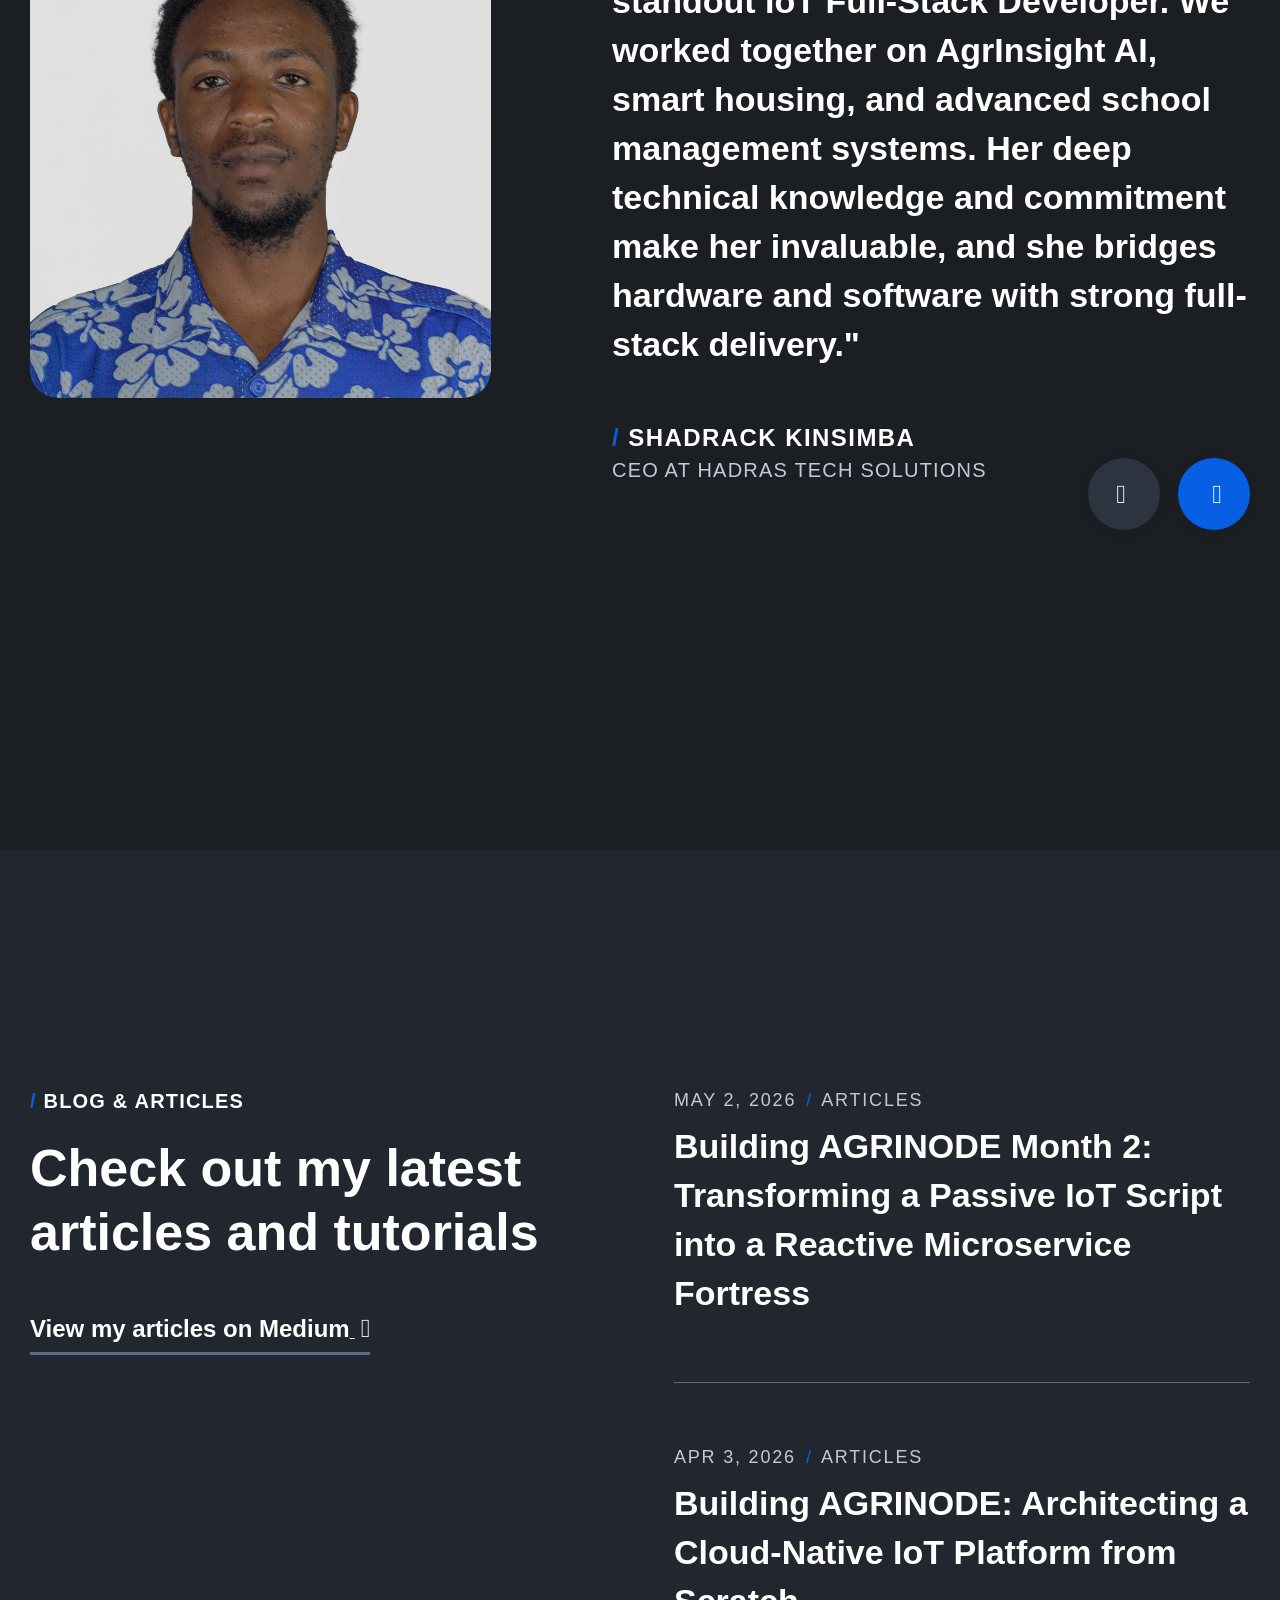
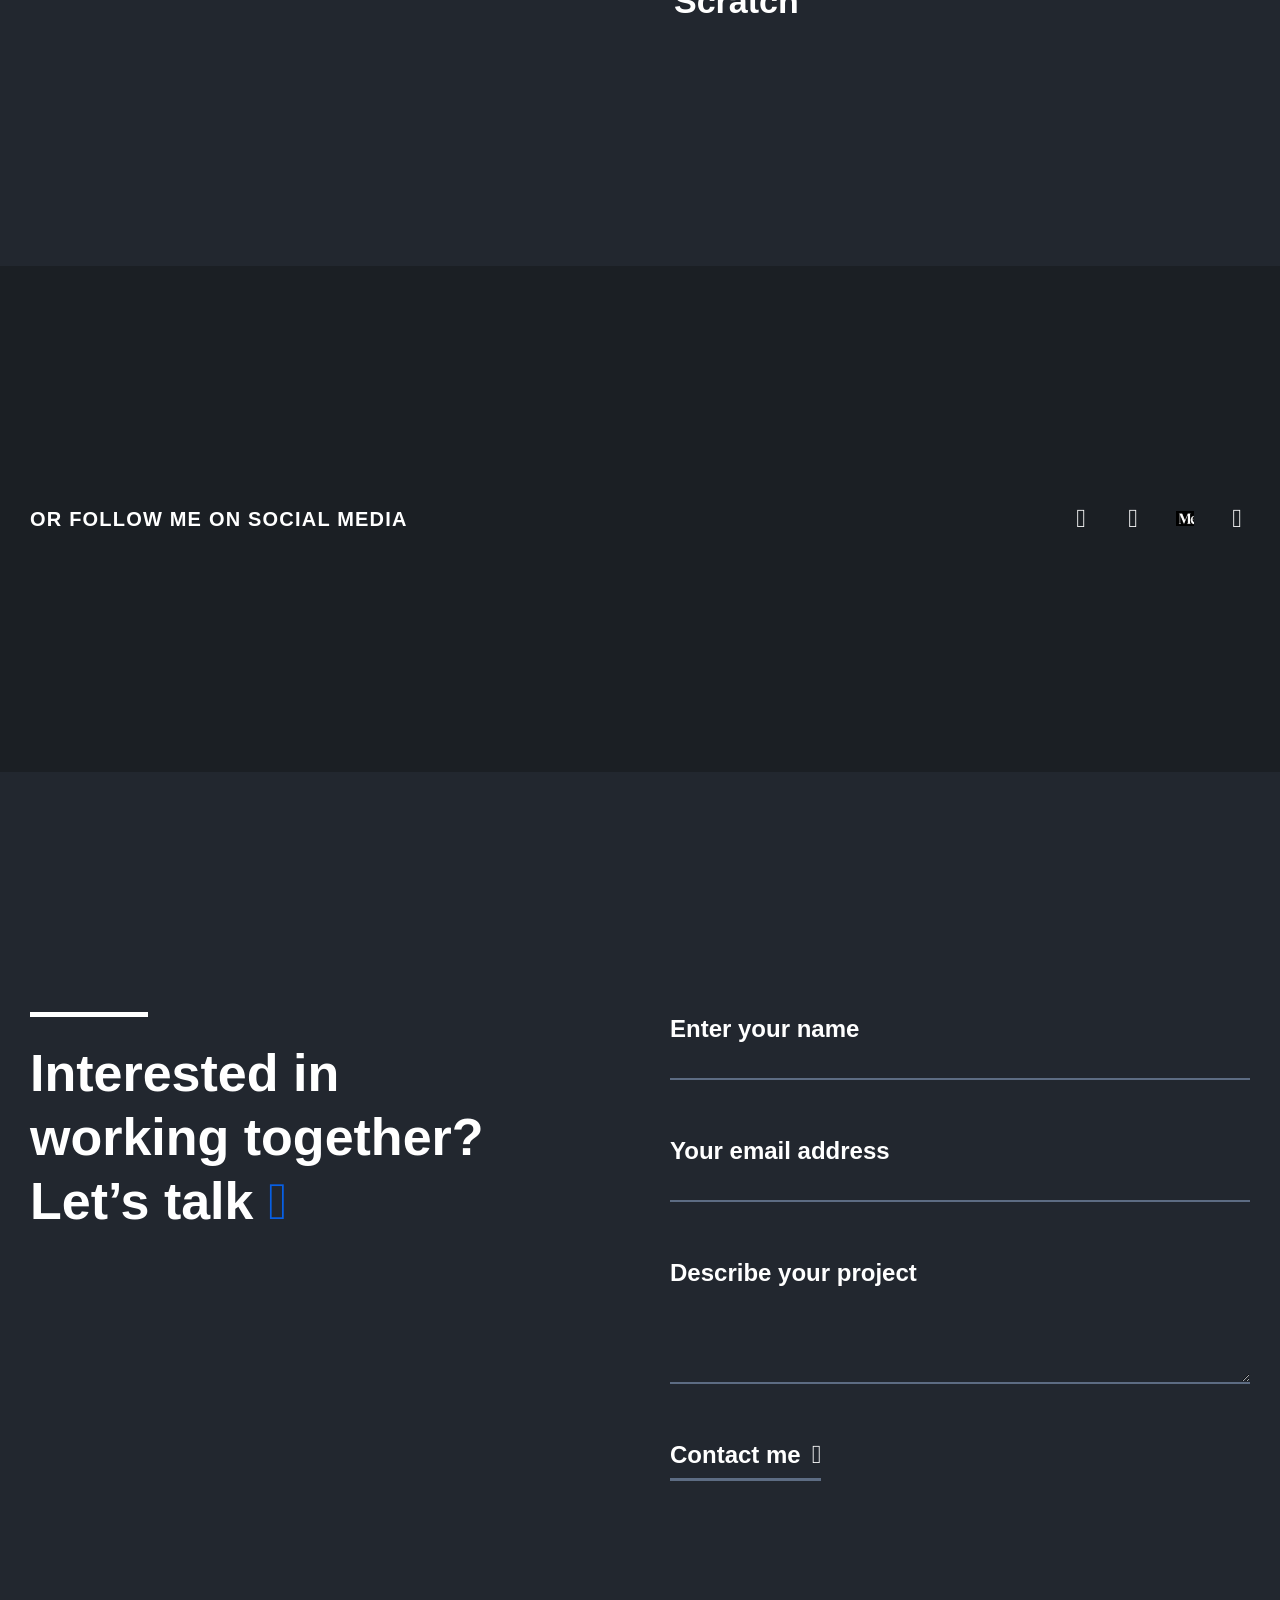
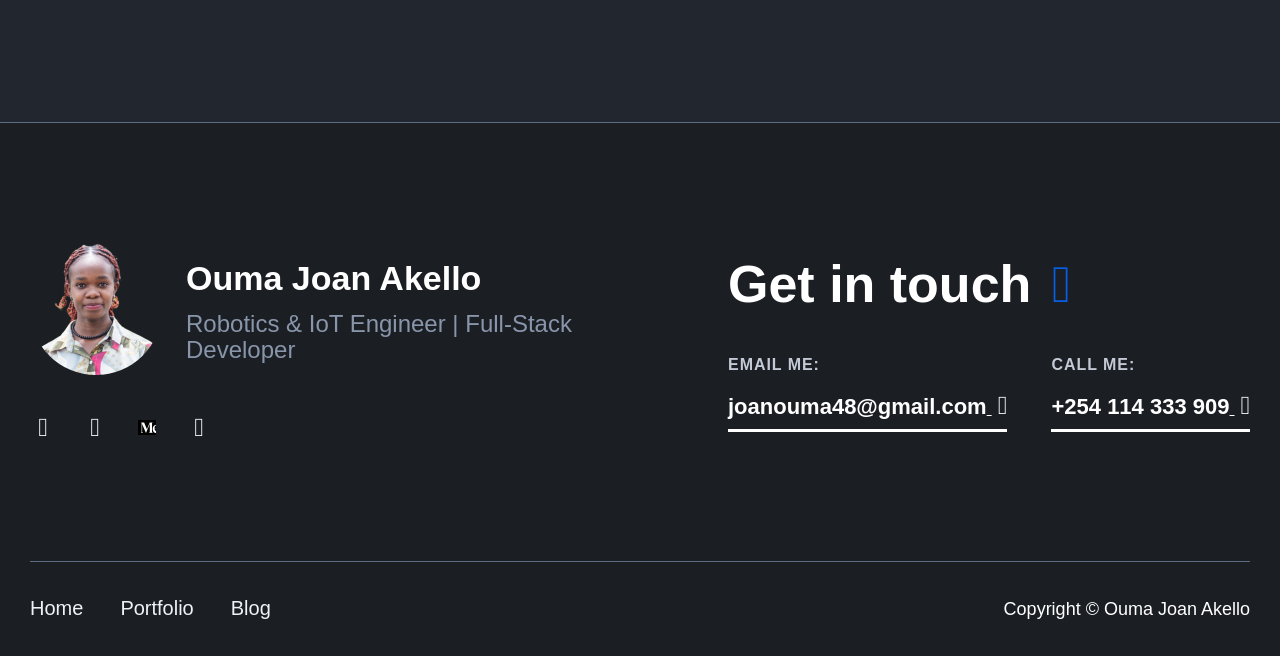
==== commit 1256cdb0: "feat: add persistent dark/light mode toggle across all pages" ====
--- a/index.html
+++ b/index.html
@@ -163,6 +163,11 @@
             <div class="hidden-on-tablet" style="margin-left: 24px;">
               <a href="RESUME.md" download="Ouma_Joan_Akello_Resume.md" class="btn-primary small w-inline-block" style="padding: 12px 24px;">Download Resume</a>
             </div>
+            <button class="theme-toggle-btn" id="theme-toggle" aria-label="Toggle Dark Mode">
+              <svg id="theme-icon" width="24" height="24" viewBox="0 0 24 24" fill="none" stroke="currentColor" stroke-width="2" stroke-linecap="round" stroke-linejoin="round">
+                <!-- Icon injected by JS -->
+              </svg>
+            </button>
             <div class="hamburger-menu-wrapper w-nav-button">
               <div class="hamburger-menu-bar top">
               </div>
@@ -1055,6 +1060,41 @@
       });
     });
   </script>
+
+  <!-- Theme Toggle Logic -->
+  <script>
+    document.addEventListener("DOMContentLoaded", function() {
+      const themeToggle = document.getElementById('theme-toggle');
+      const themeIcon = document.getElementById('theme-icon');
+      
+      const moonIcon = '<path d="M21 12.79A9 9 0 1 1 11.21 3 7 7 0 0 0 21 12.79z"></path>';
+      const sunIcon = '<circle cx="12" cy="12" r="5"></circle><line x1="12" y1="1" x2="12" y2="3"></line><line x1="12" y1="21" x2="12" y2="23"></line><line x1="4.22" y1="4.22" x2="5.64" y2="5.64"></line><line x1="18.36" y1="18.36" x2="19.78" y2="19.78"></line><line x1="1" y1="12" x2="3" y2="12"></line><line x1="21" y1="12" x2="23" y2="12"></line><line x1="4.22" y1="19.78" x2="5.64" y2="18.36"></line><line x1="18.36" y1="5.64" x2="19.78" y2="4.22"></line>';
+
+      // Check for saved theme
+      const savedTheme = localStorage.getItem('theme');
+      if (savedTheme === 'light') {
+        document.documentElement.setAttribute('data-theme', 'light');
+        themeIcon.innerHTML = moonIcon; // Show moon to switch to dark
+      } else {
+        themeIcon.innerHTML = sunIcon; // Show sun to switch to light
+      }
+
+      if (themeToggle) {
+        themeToggle.addEventListener('click', () => {
+          const currentTheme = document.documentElement.getAttribute('data-theme');
+          if (currentTheme === 'light') {
+            document.documentElement.removeAttribute('data-theme');
+            localStorage.setItem('theme', 'dark');
+            themeIcon.innerHTML = sunIcon;
+          } else {
+            document.documentElement.setAttribute('data-theme', 'light');
+            localStorage.setItem('theme', 'light');
+            themeIcon.innerHTML = moonIcon;
+          }
+        });
+      }
+    });
+  </script>
 </body>
 
 
--- a/style.css
+++ b/style.css
@@ -1797,3 +1797,58 @@
 .card.portfolio-project .badges-top-wrapper .badges-align-start .chip{display:inline-block !important;margin-right:12px !important;margin-left:0 !important;}
 .card.portfolio-project .badges-top-wrapper .badges-align-start .chip + .chip{margin-left:12px !important;}
 .card.portfolio-project .badges-top-wrapper .badges-align-start .chip:last-child{margin-right:0 !important;}
+
+/* ----------------------------------- */
+/* Dark/Light Mode Theme Overrides     */
+/* ----------------------------------- */
+
+/* Light Mode Overrides */
+[data-theme="light"] {
+  --neutral--800: #ffffff; /* Main Background */
+  --neutral--700: #f4f5f7; /* Card Backgrounds */
+  --neutral--400: #4a5568; /* Normal Text */
+}
+
+/* Specific text overrides to keep headings visible */
+[data-theme="light"] h1, 
+[data-theme="light"] h2, 
+[data-theme="light"] h3, 
+[data-theme="light"] h4, 
+[data-theme="light"] h5, 
+[data-theme="light"] h6,
+[data-theme="light"] strong,
+[data-theme="light"] .text-100.bold,
+[data-theme="light"] .display-1,
+[data-theme="light"] .display-2,
+[data-theme="light"] .display-3,
+[data-theme="light"] .display-4,
+[data-theme="light"] .display-5 {
+  color: #1a202c !important;
+}
+
+/* Ensure primary buttons stay white text */
+[data-theme="light"] .btn-primary {
+  color: #ffffff !important;
+}
+
+/* Dark mode toggle button styles */
+.theme-toggle-btn {
+  background: transparent;
+  border: none;
+  cursor: pointer;
+  display: flex;
+  align-items: center;
+  justify-content: center;
+  padding: 8px;
+  margin-left: 16px;
+  color: var(--neutral--100);
+  transition: opacity 0.3s ease;
+}
+
+.theme-toggle-btn:hover {
+  opacity: 0.7;
+}
+
+[data-theme="light"] .theme-toggle-btn {
+  color: #1a202c !important;
+}
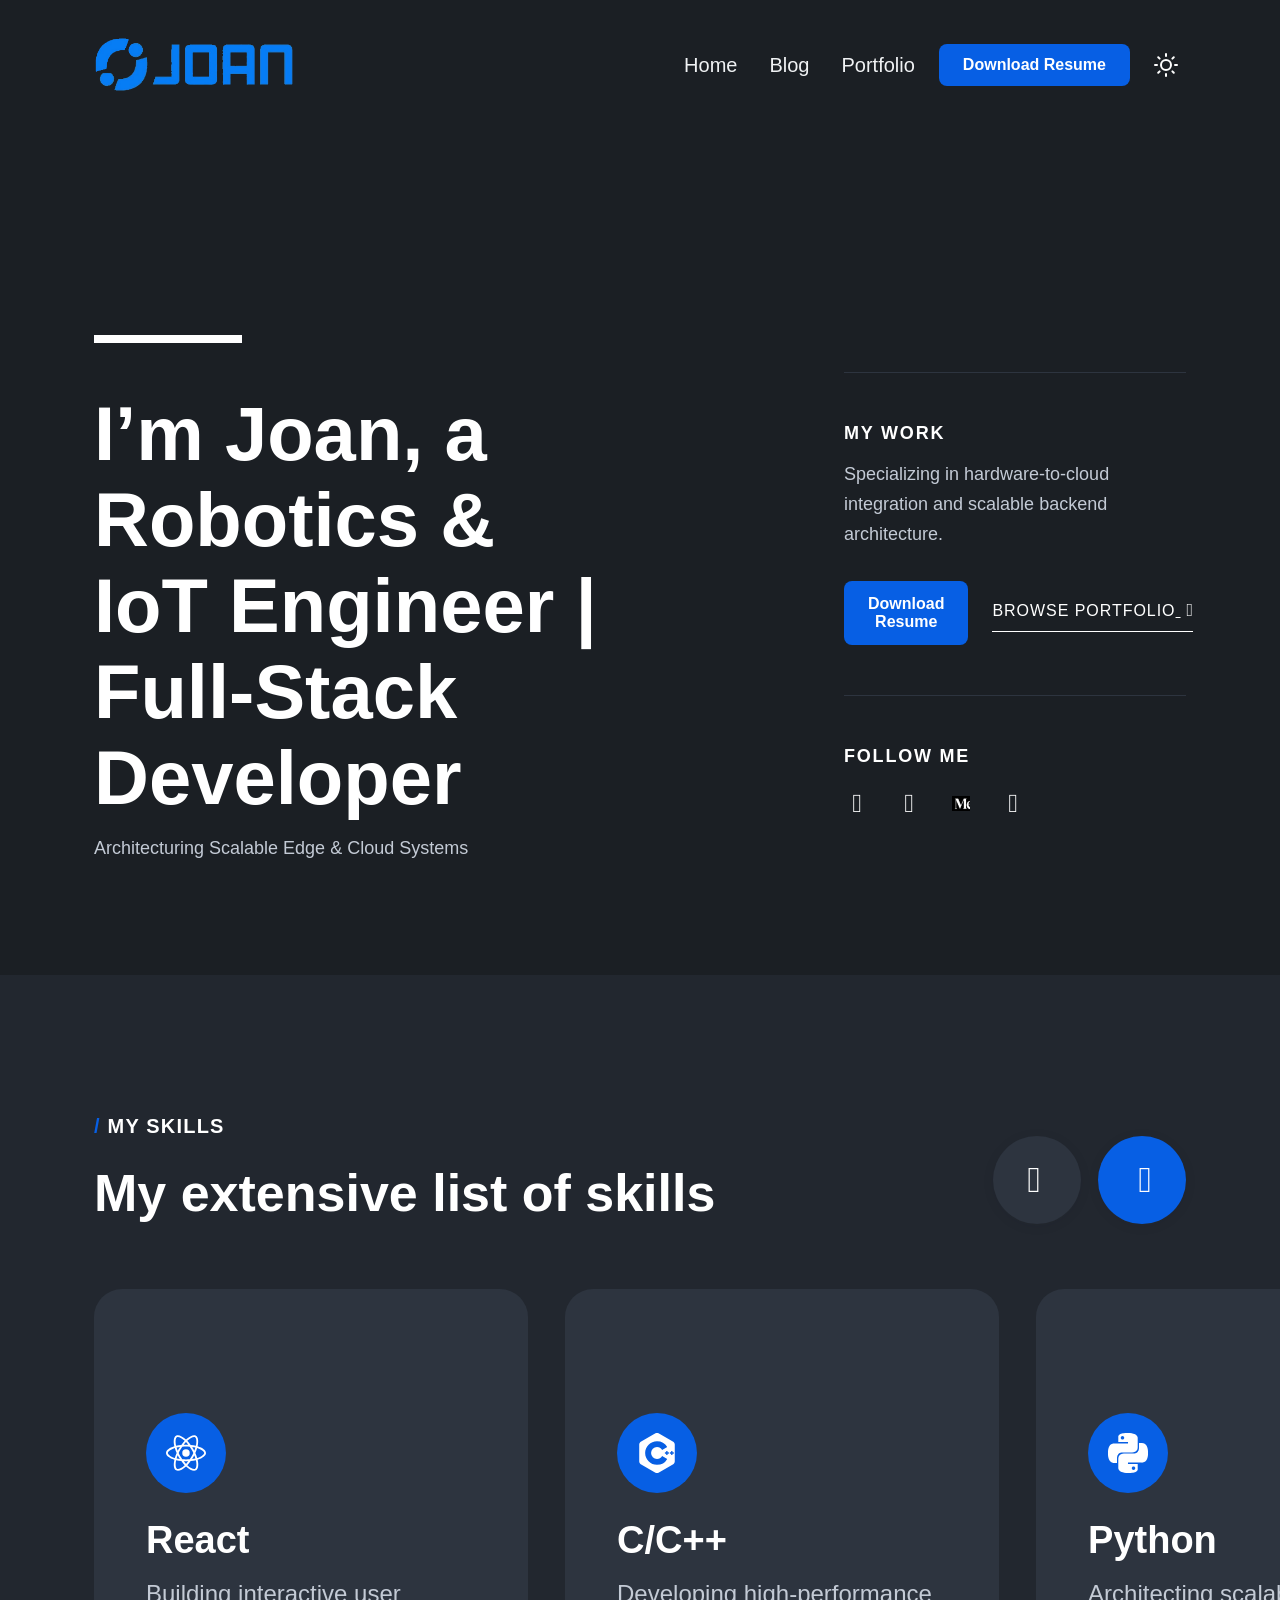
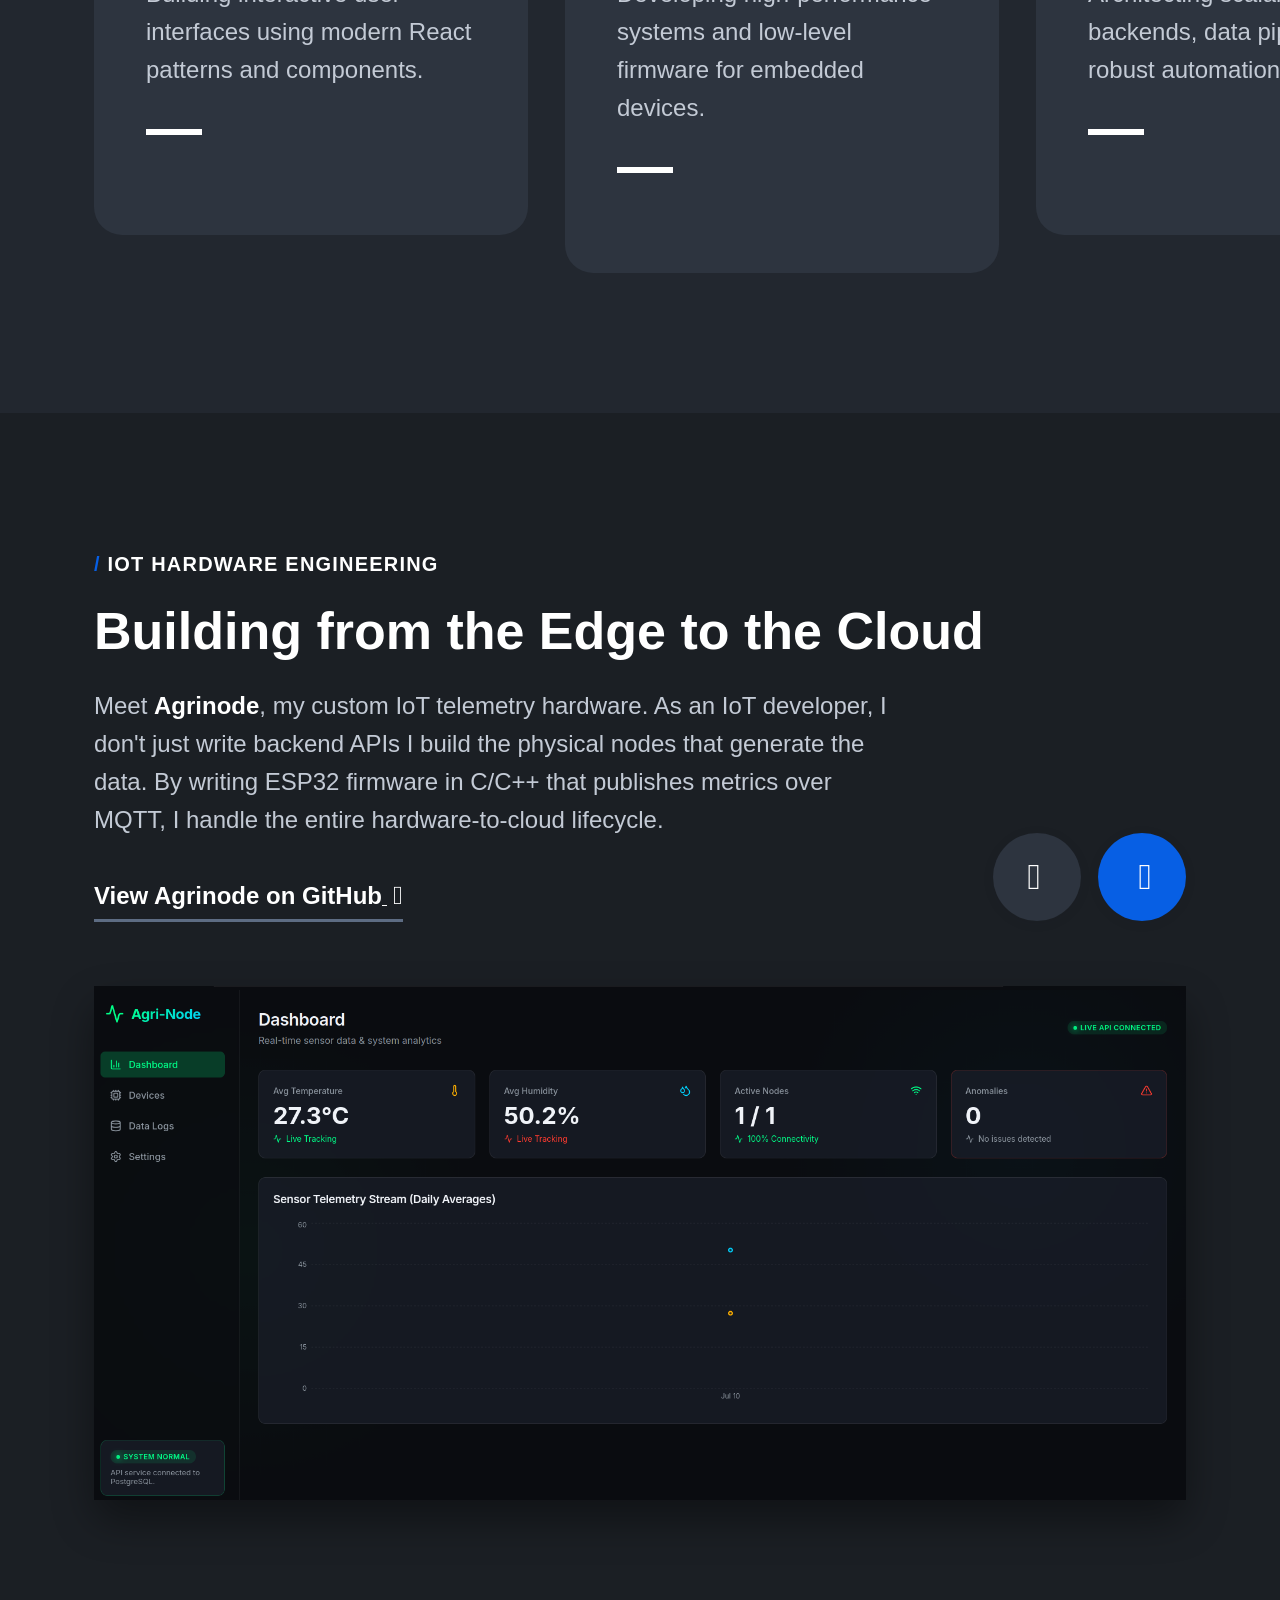
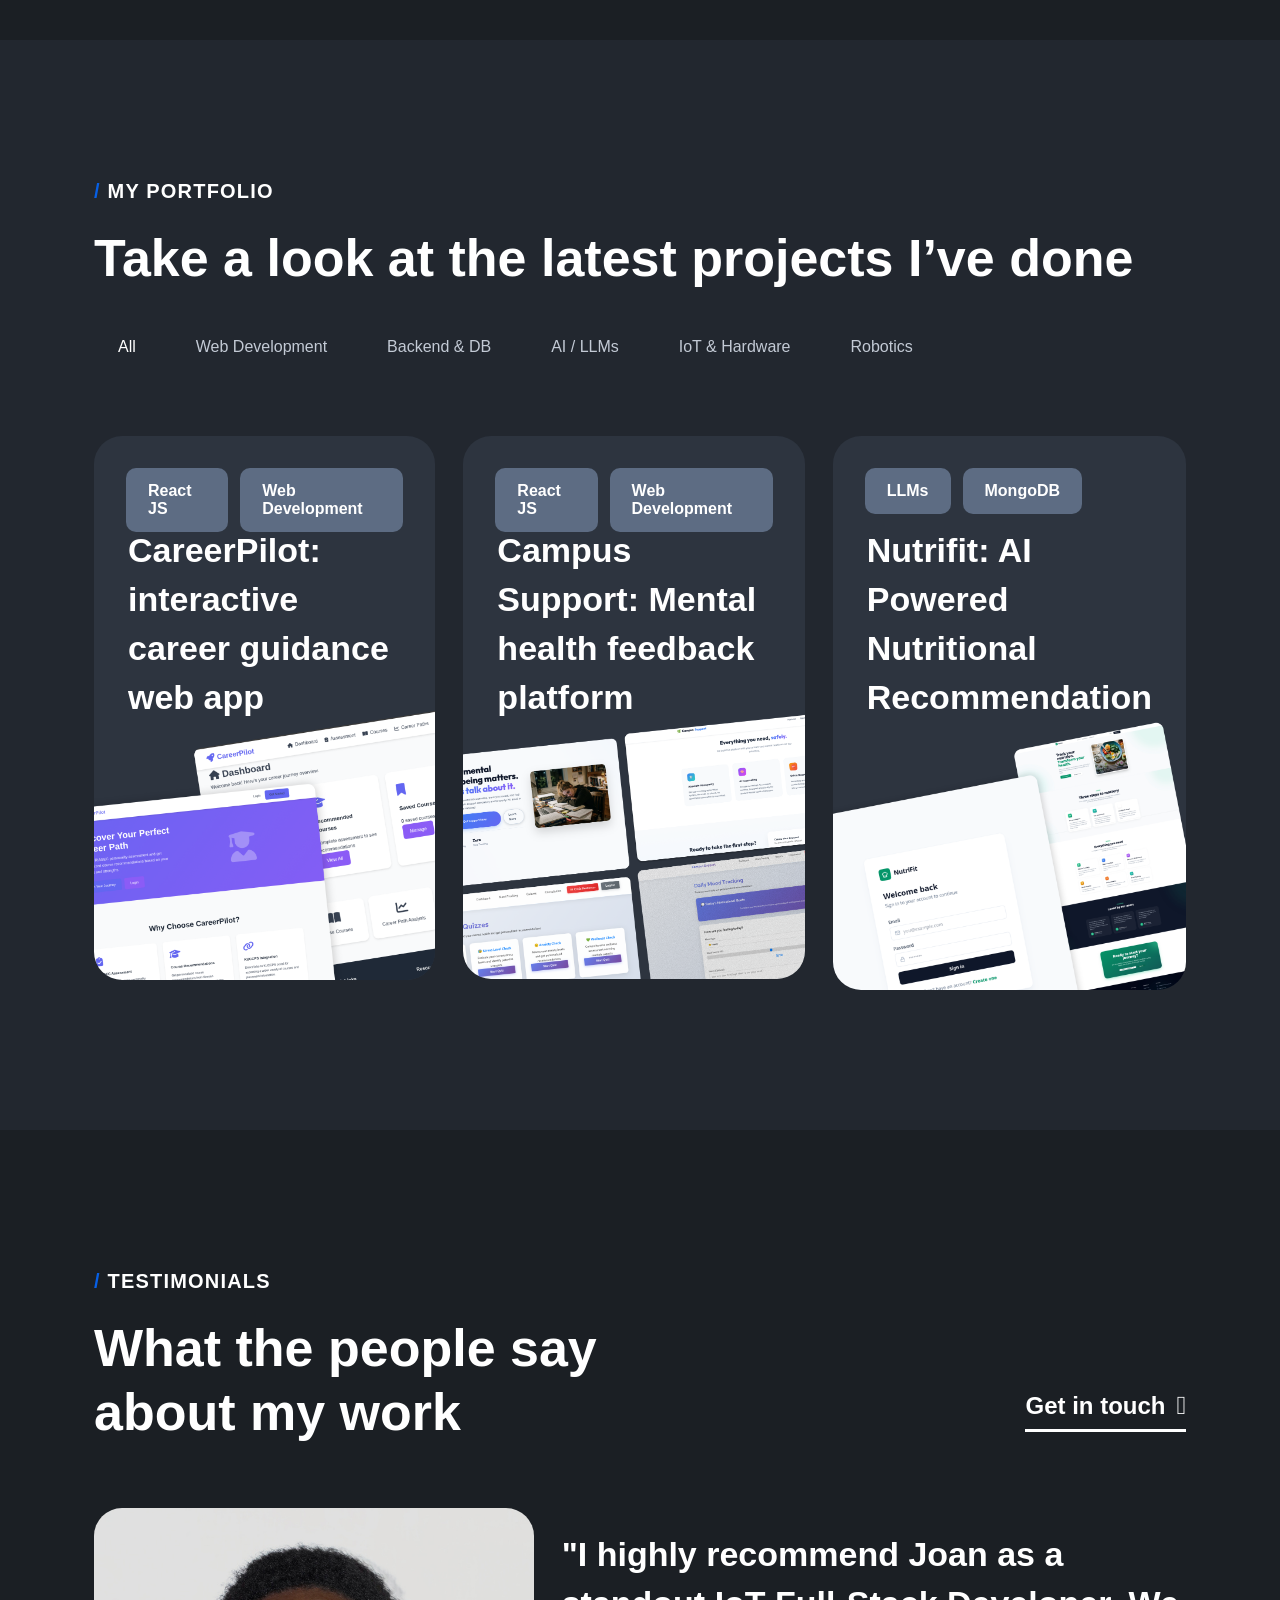
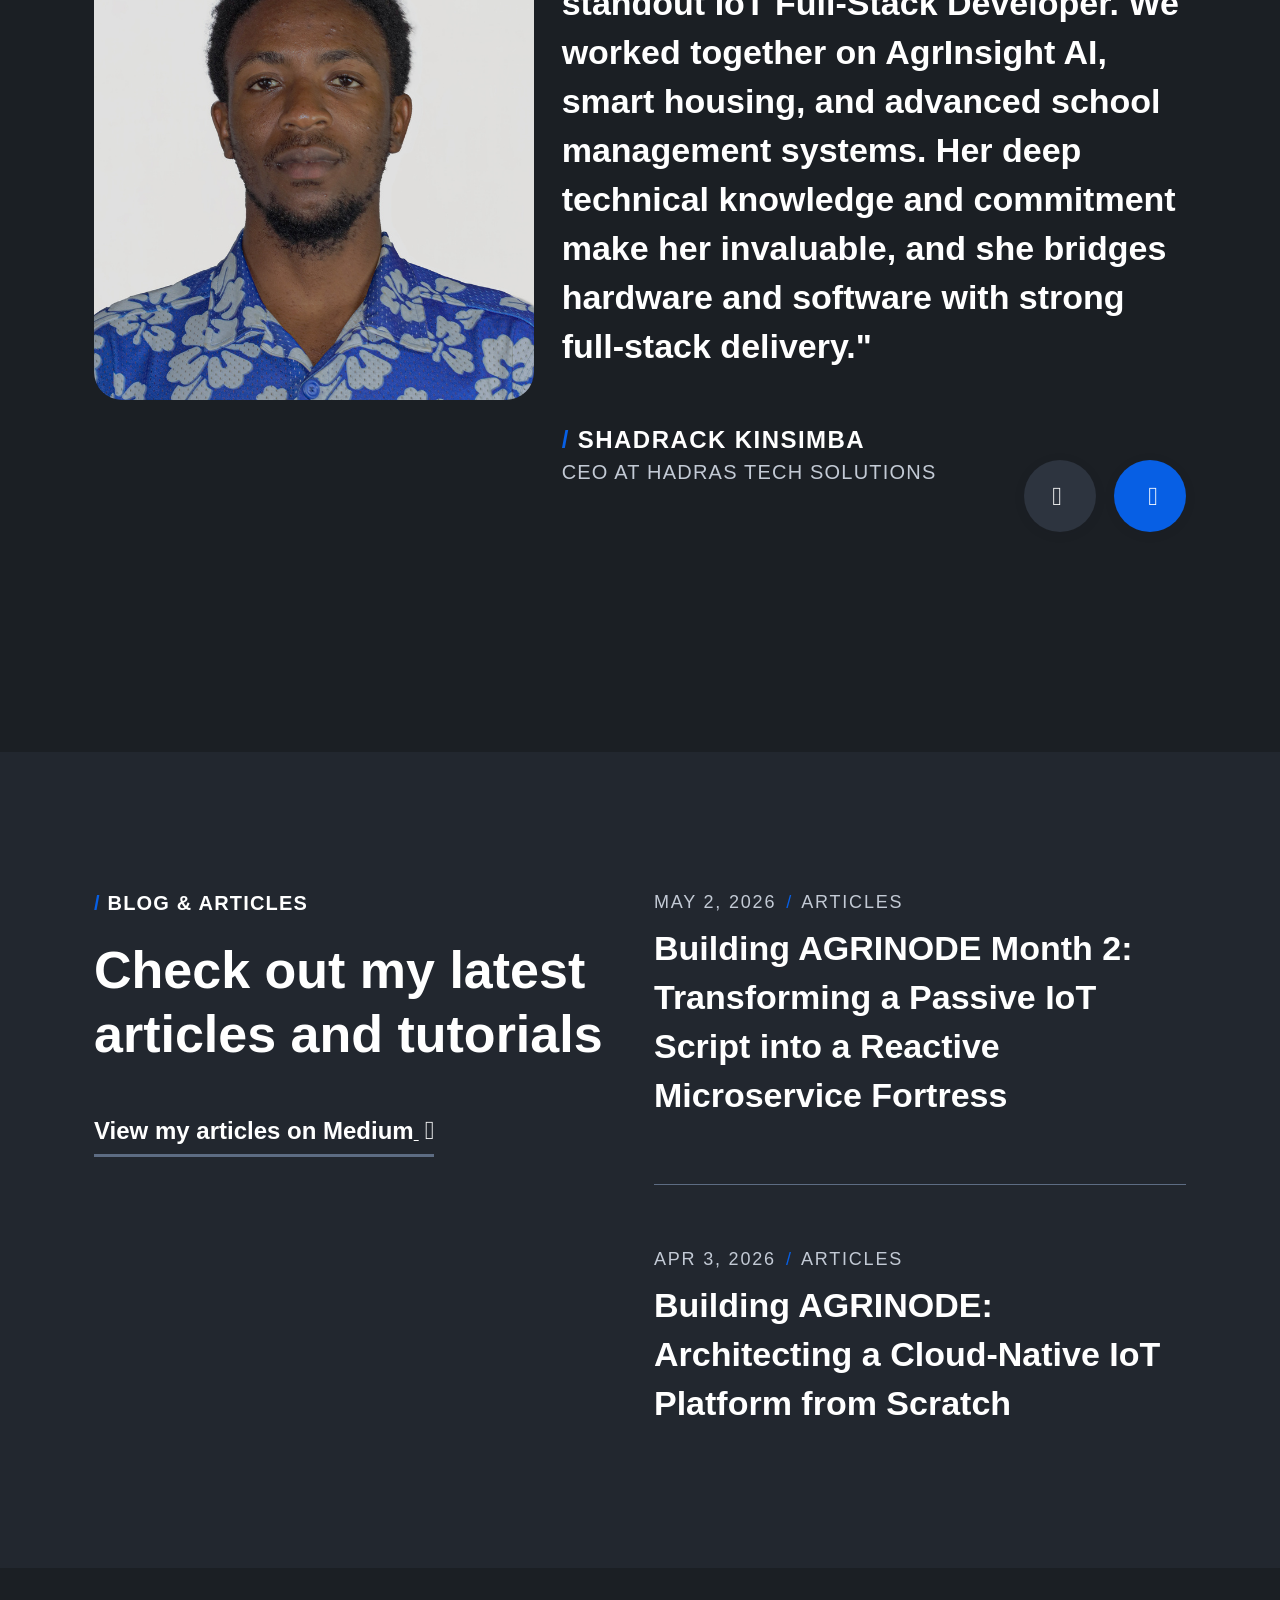
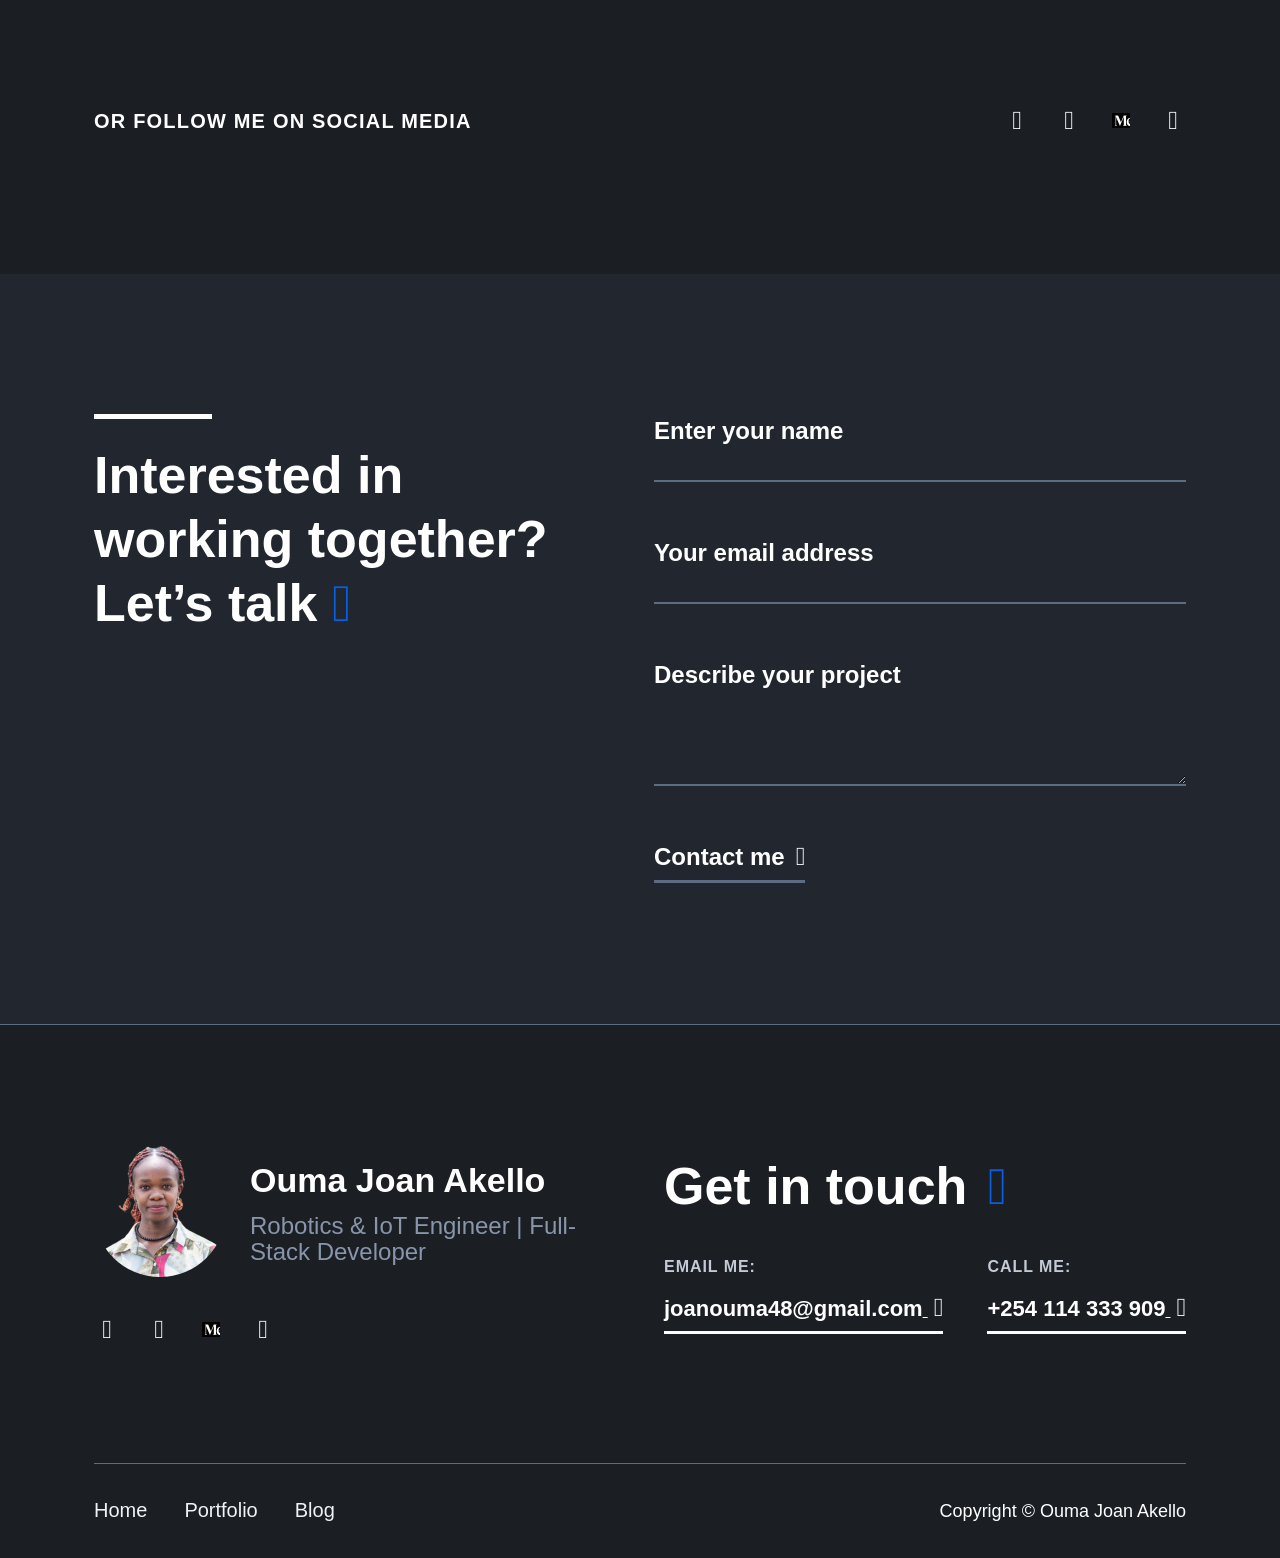
==== commit 65604e97: "fix(home): change portfolio grid to 3 columns" ====
--- a/index.html
+++ b/index.html
@@ -8,7 +8,7 @@
     content="Portfolio of Ouma Joan Akello, an IoT-Full Stack Developer specializing in hardware-to-cloud integration and scalable backend architecture." />
   <meta name="keywords"
     content="IoT Developer, Full-Stack Developer, Software Engineer, React, Python, Embedded Systems, Cloud Systems, Joan Akello" />
-  <link rel="canonical" href="https://jullie.tech/index.html" />
+  <link rel="canonical" href="https://joan-ouma.github.io/index.html" />
   <link rel="manifest" href="manifest.json" />
   <meta content="assets/images/social-share.png" property="og:image" />
   <meta content="assets/images/social-share.png" name="twitter:image" />
@@ -19,15 +19,15 @@
   <meta content="summary_large_image" name="twitter:card" />
   <meta content="width=device-width, initial-scale=1" name="viewport" />
   <link href="style.css" rel="stylesheet" type="text/css" />
-  <link href="assets/images/favicon.ico" rel="shortcut icon" type="image/x-icon" />
+  <link href="assets/images/favicon.png" rel="shortcut icon" type="image/png" />
   <link href="assets/images/apple-touch-icon.png" rel="apple-touch-icon" />
   <script type="application/ld+json">
     {
       "@context": "https://schema.org",
       "@type": "Person",
       "name": "Ouma Joan Akello",
-      "url": "https://jullie.tech/index.html",
-      "image": "https://jullie.tech/assets/images/profile-footer.png",
+      "url": "https://joan-ouma.github.io/index.html",
+      "image": "https://joan-ouma.github.io/assets/images/profile-footer.png",
       "sameAs": [
         "https://twitter.com/Jullie_IOT",
         "https://www.linkedin.com/in/joan-ouma",
@@ -551,7 +551,7 @@
         </div>
 
         <!-- Unified Project Grid -->
-        <div class="grid-2-columns">
+        <div class="grid-3-columns">
           <!-- CareerPilot -->
           <div class="portfolio-item w-dyn-list" data-category="web" data-aos="fade-up" data-aos-delay="100">
             <div role="list" class="w-dyn-items">
--- a/style.css
+++ b/style.css
@@ -794,12 +794,12 @@
 .style---button-wrapper-sidebar{margin-top:20px;margin-bottom:24px;padding-left:20px;padding-right:20px;}
 .style---logo-sidebar{transition:opacity .3s;}
 .style---logo-sidebar:hover{opacity:.6;}
-.container-default{max-width:1268px;padding-left:24px;padding-right:24px;}
+.container-default{max-width:1140px;margin-left:auto;margin-right:auto;padding-left:24px;padding-right:24px;}
 .container-default.z-index-1{z-index:1;position:relative;}
 .container-default.order-confirmation{display:block;}
-.section{padding-top:240px;padding-bottom:240px;}
+.section{padding-top:140px;padding-bottom:140px;}
 .section.small{padding-top:100px;padding-bottom:100px;}
-.section.top{padding-top:94px;padding-bottom:226px;}
+.section.top{padding-top:94px;padding-bottom:120px;}
 .section.top.pd-bottom-178px{padding-bottom:178px;}
 .section.top.pd-bottom-64px{padding-bottom:64px;}
 .section.top.pd-bottom-122px{padding-bottom:122px;}
@@ -811,7 +811,7 @@
 .section.pd-top-130px---bottom-190px{padding-top:130px;padding-bottom:190px;}
 .section.pd-168px{padding-top:168px;padding-bottom:168px;}
 .section.pd-top-64px---bottom-148px{padding-top:64px;padding-bottom:148px;}
-.section.pd-200px{padding-top:200px;padding-bottom:200px;}
+.section.pd-200px{padding-top:140px;padding-bottom:140px;}
 .section.pd-200px.pd-top-160px{padding-top:160px;}
 .section.pd-bottom-180px{padding-bottom:180px;}
 .section.hero-page{background-image:linear-gradient(to top, var(--accent--primary-1) 50%, transparent 50%);padding-top:120px;padding-bottom:120px;overflow:hidden;}
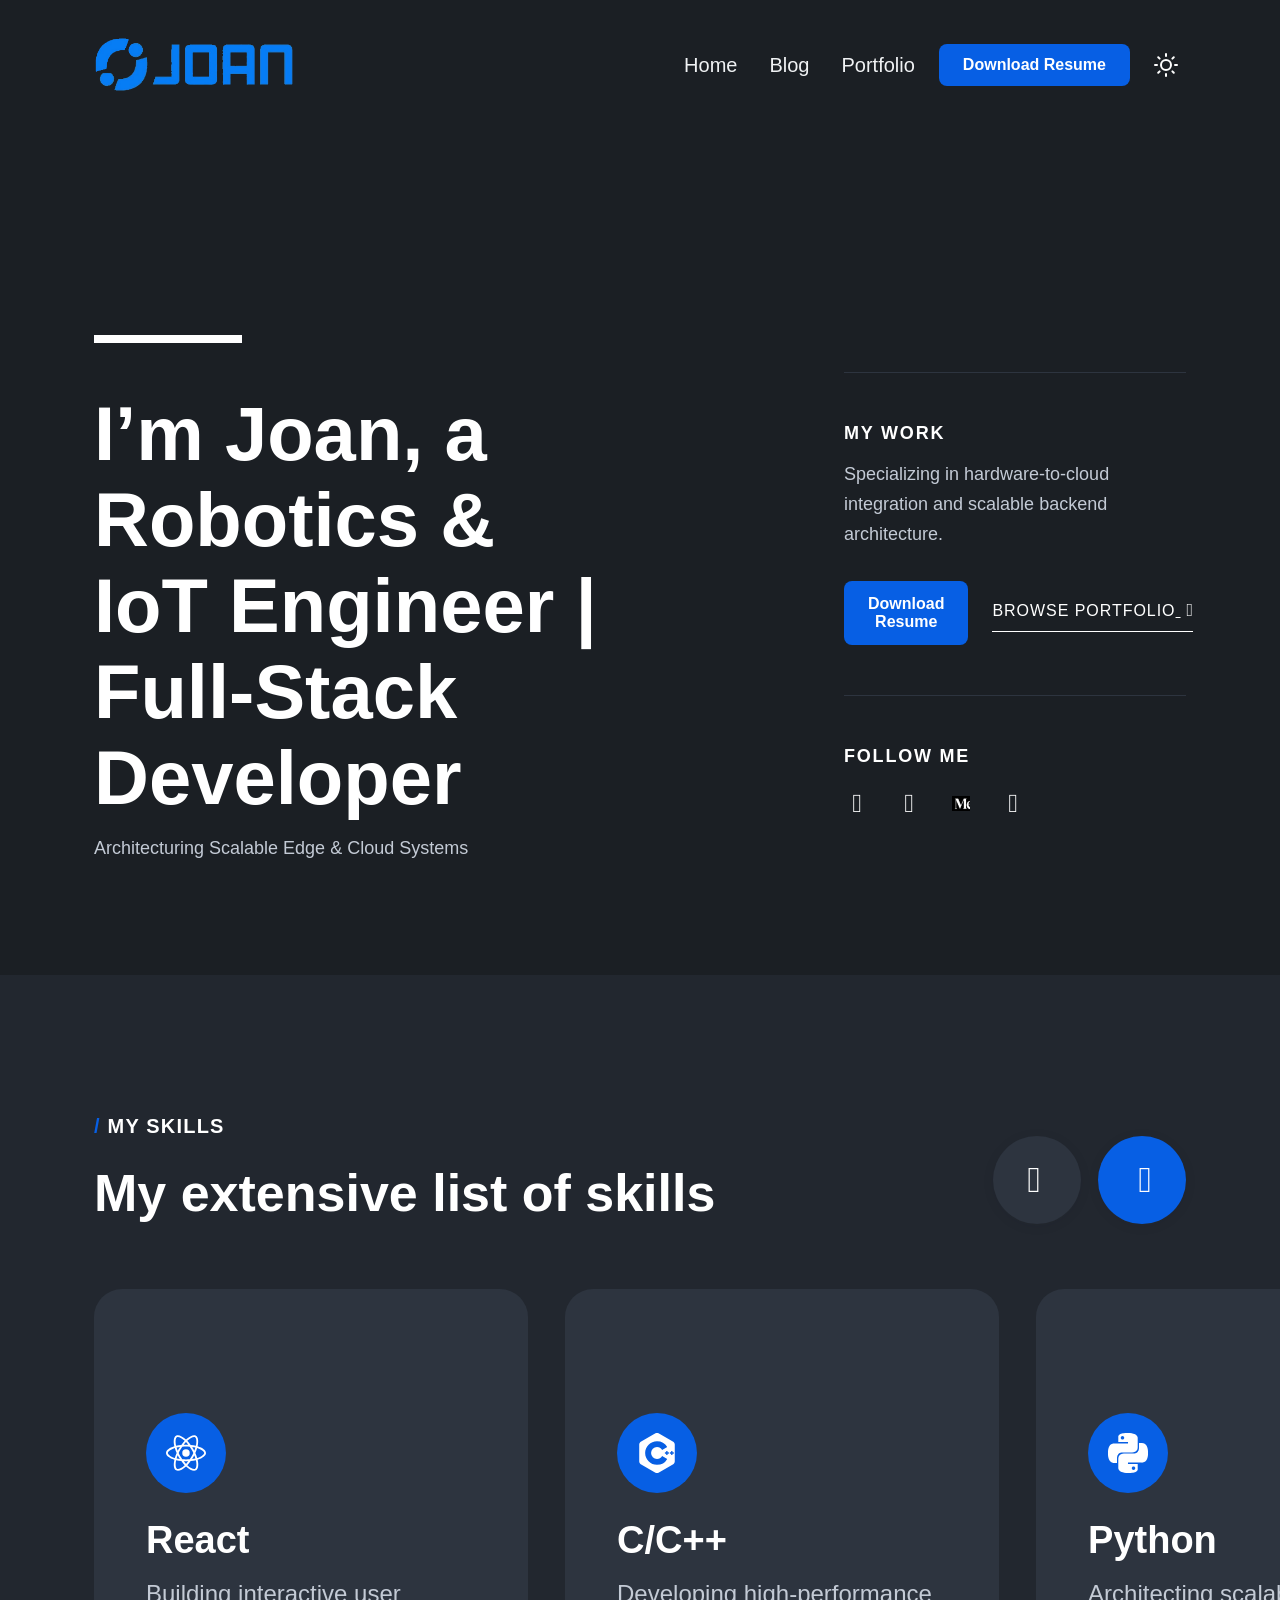
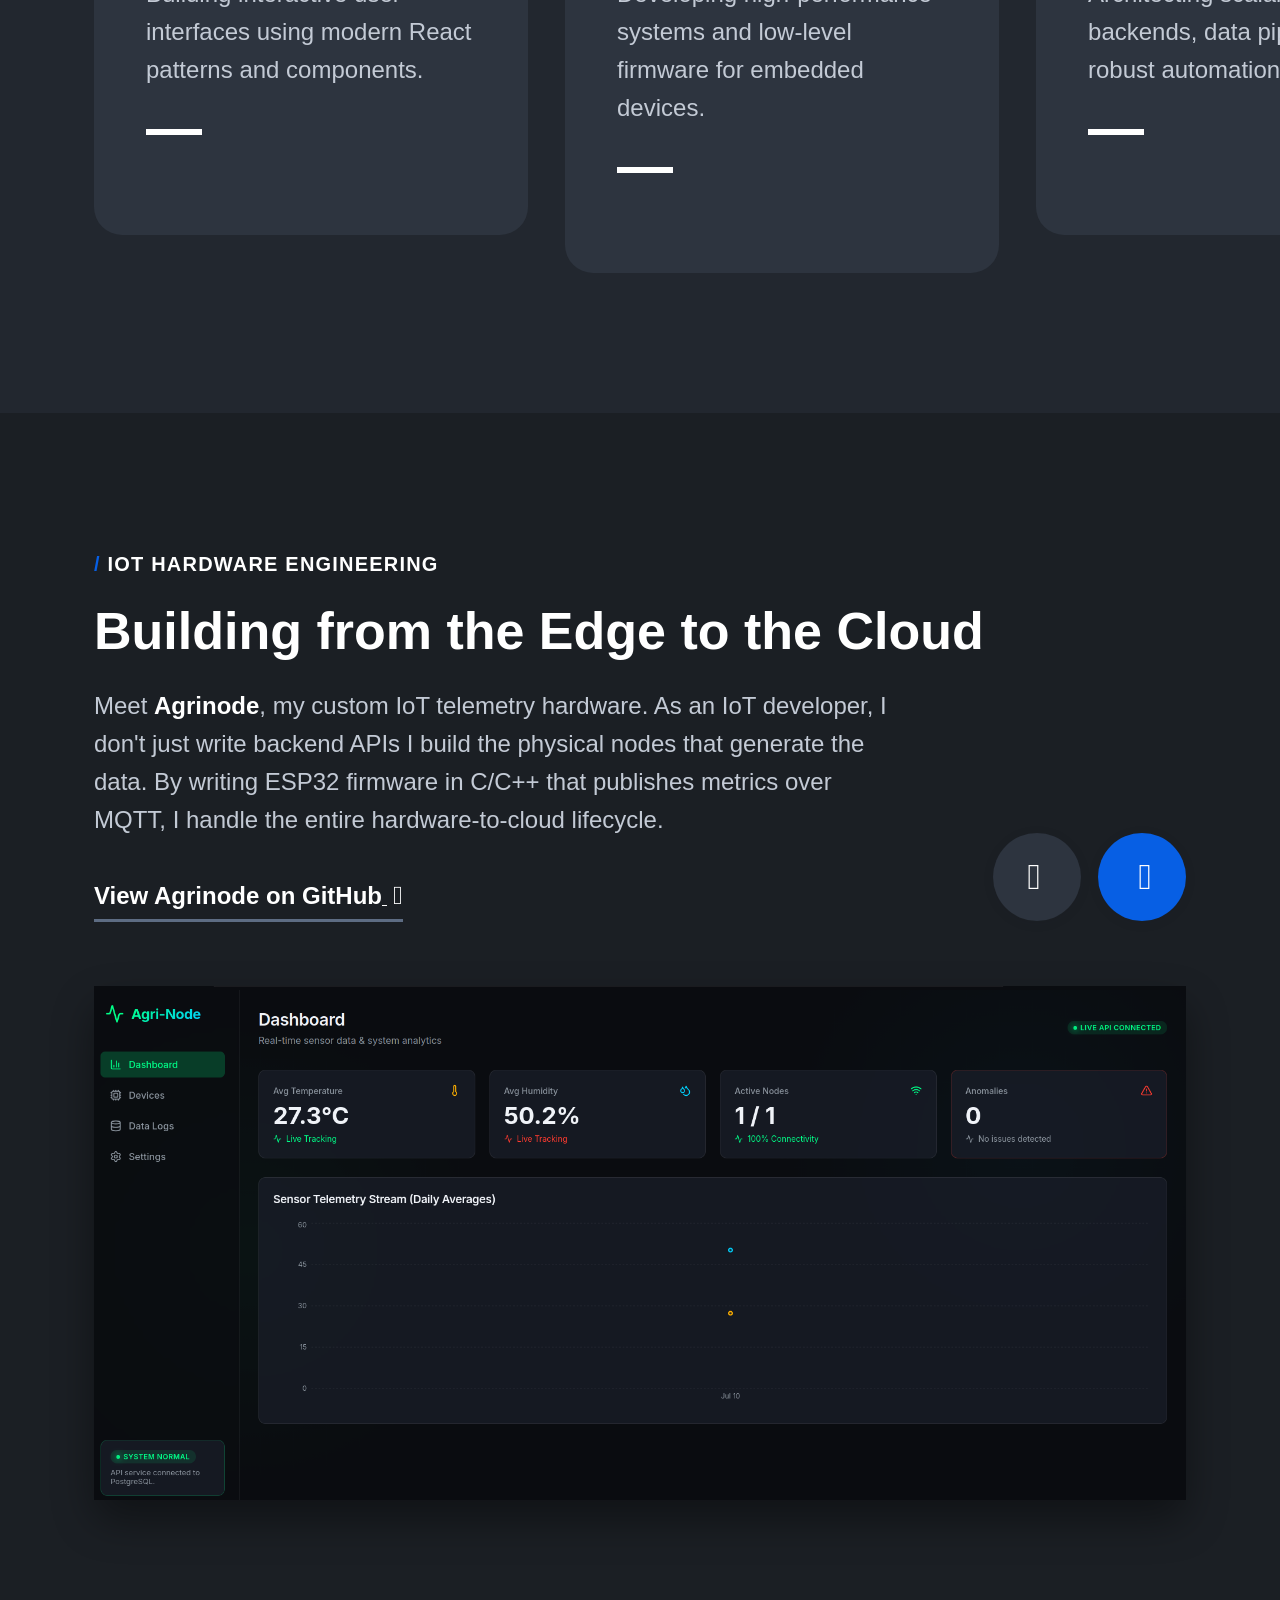
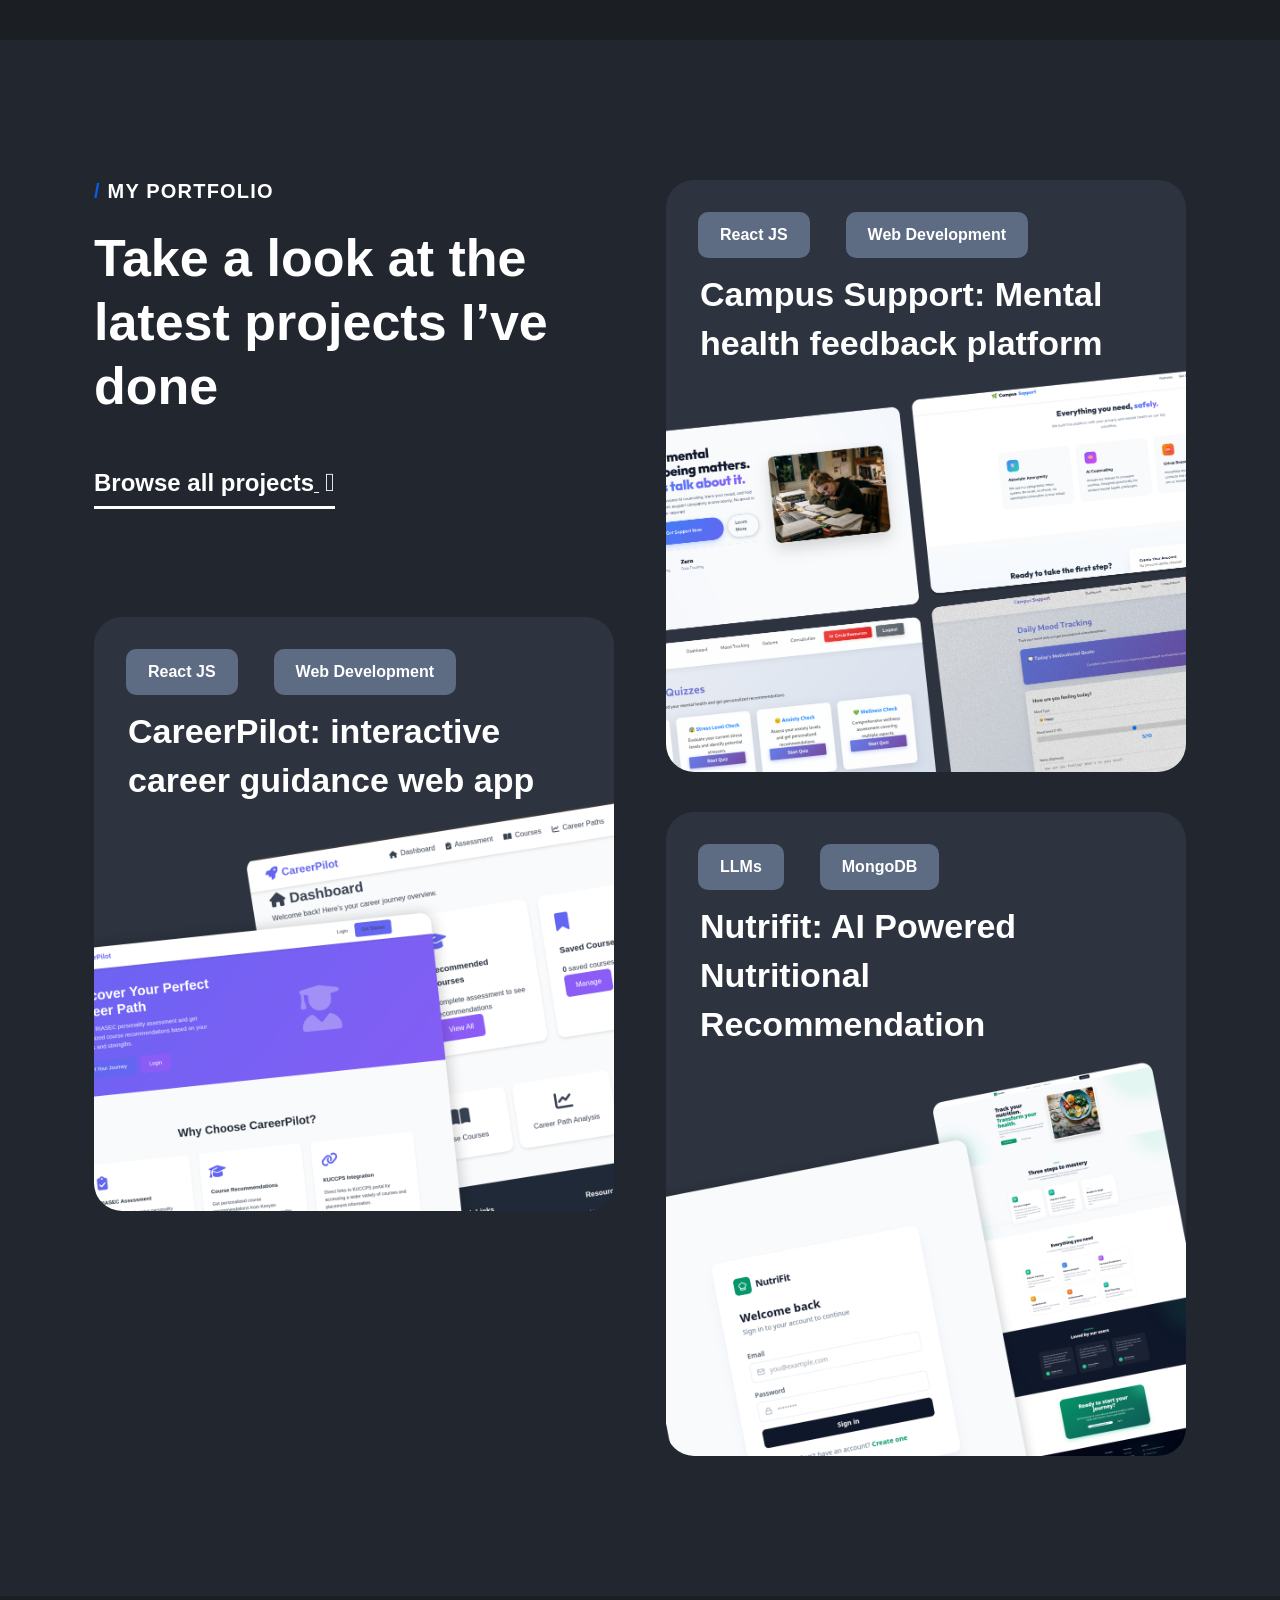
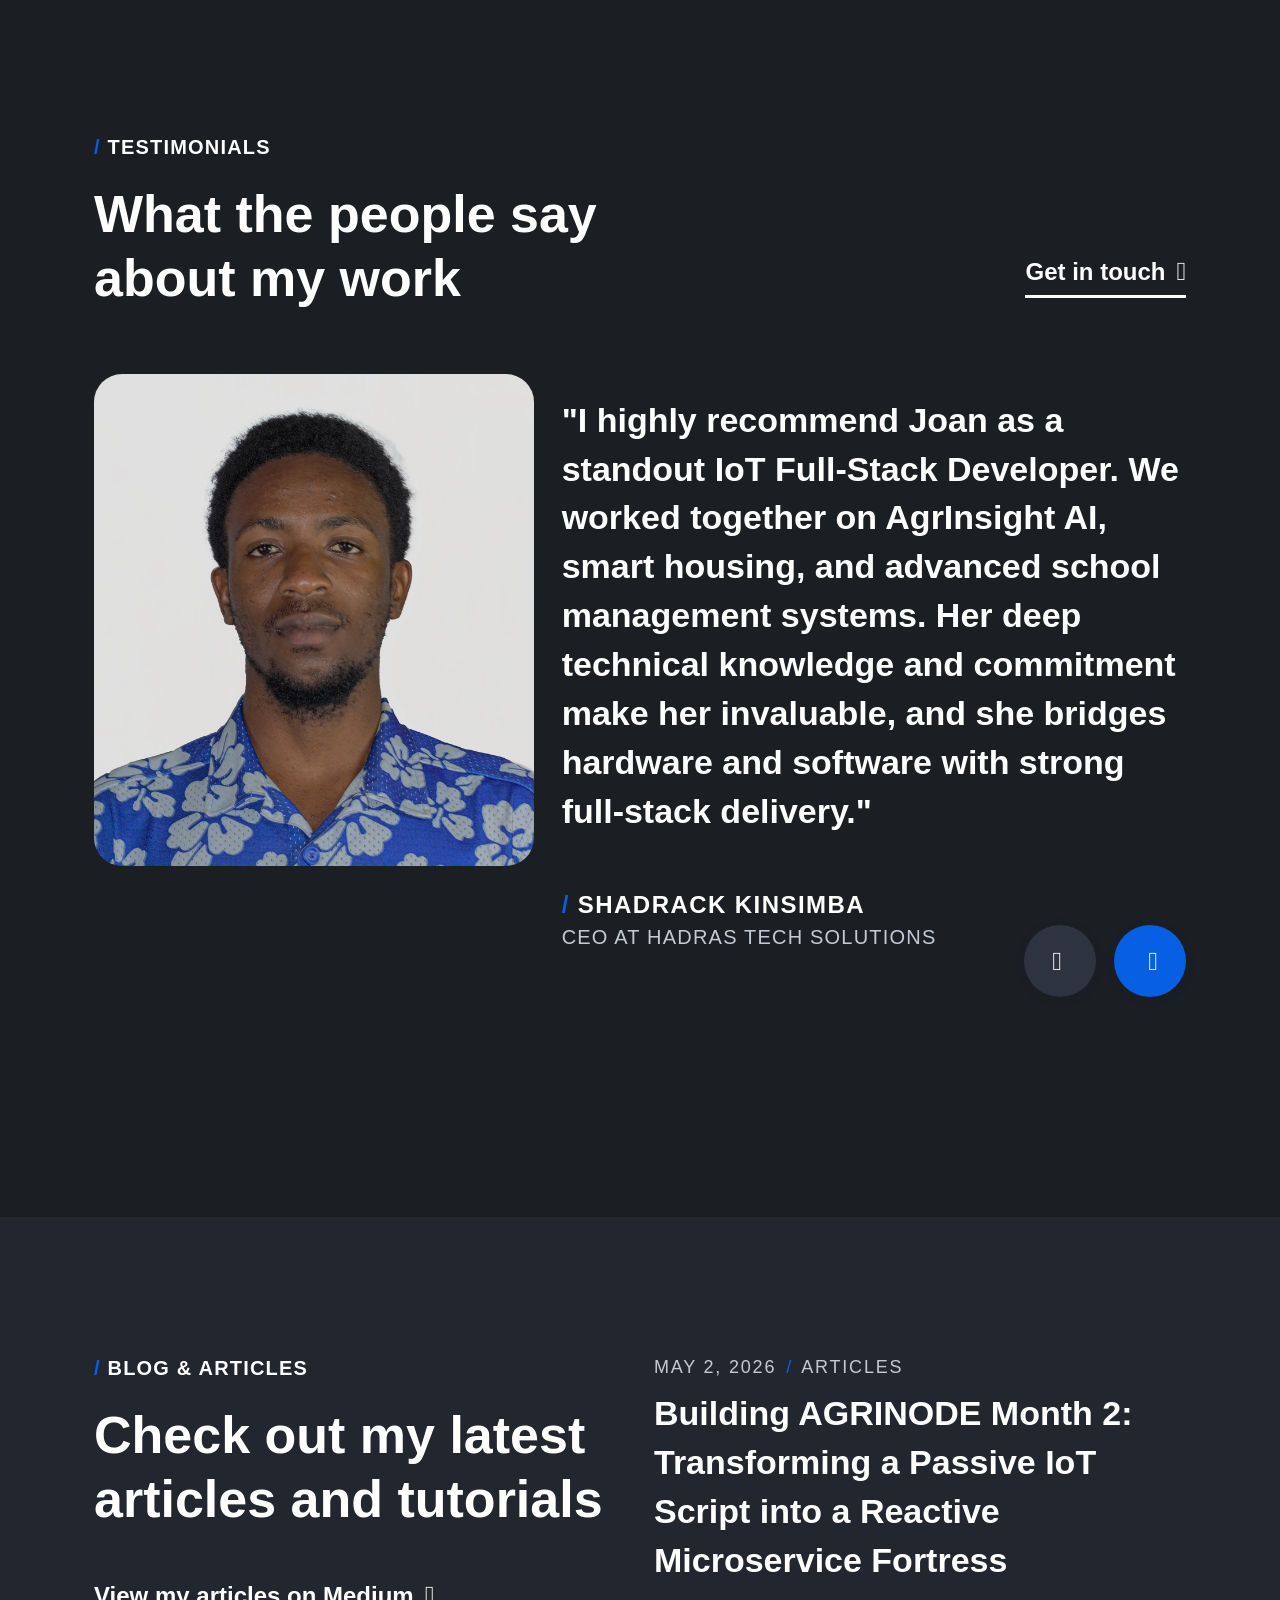
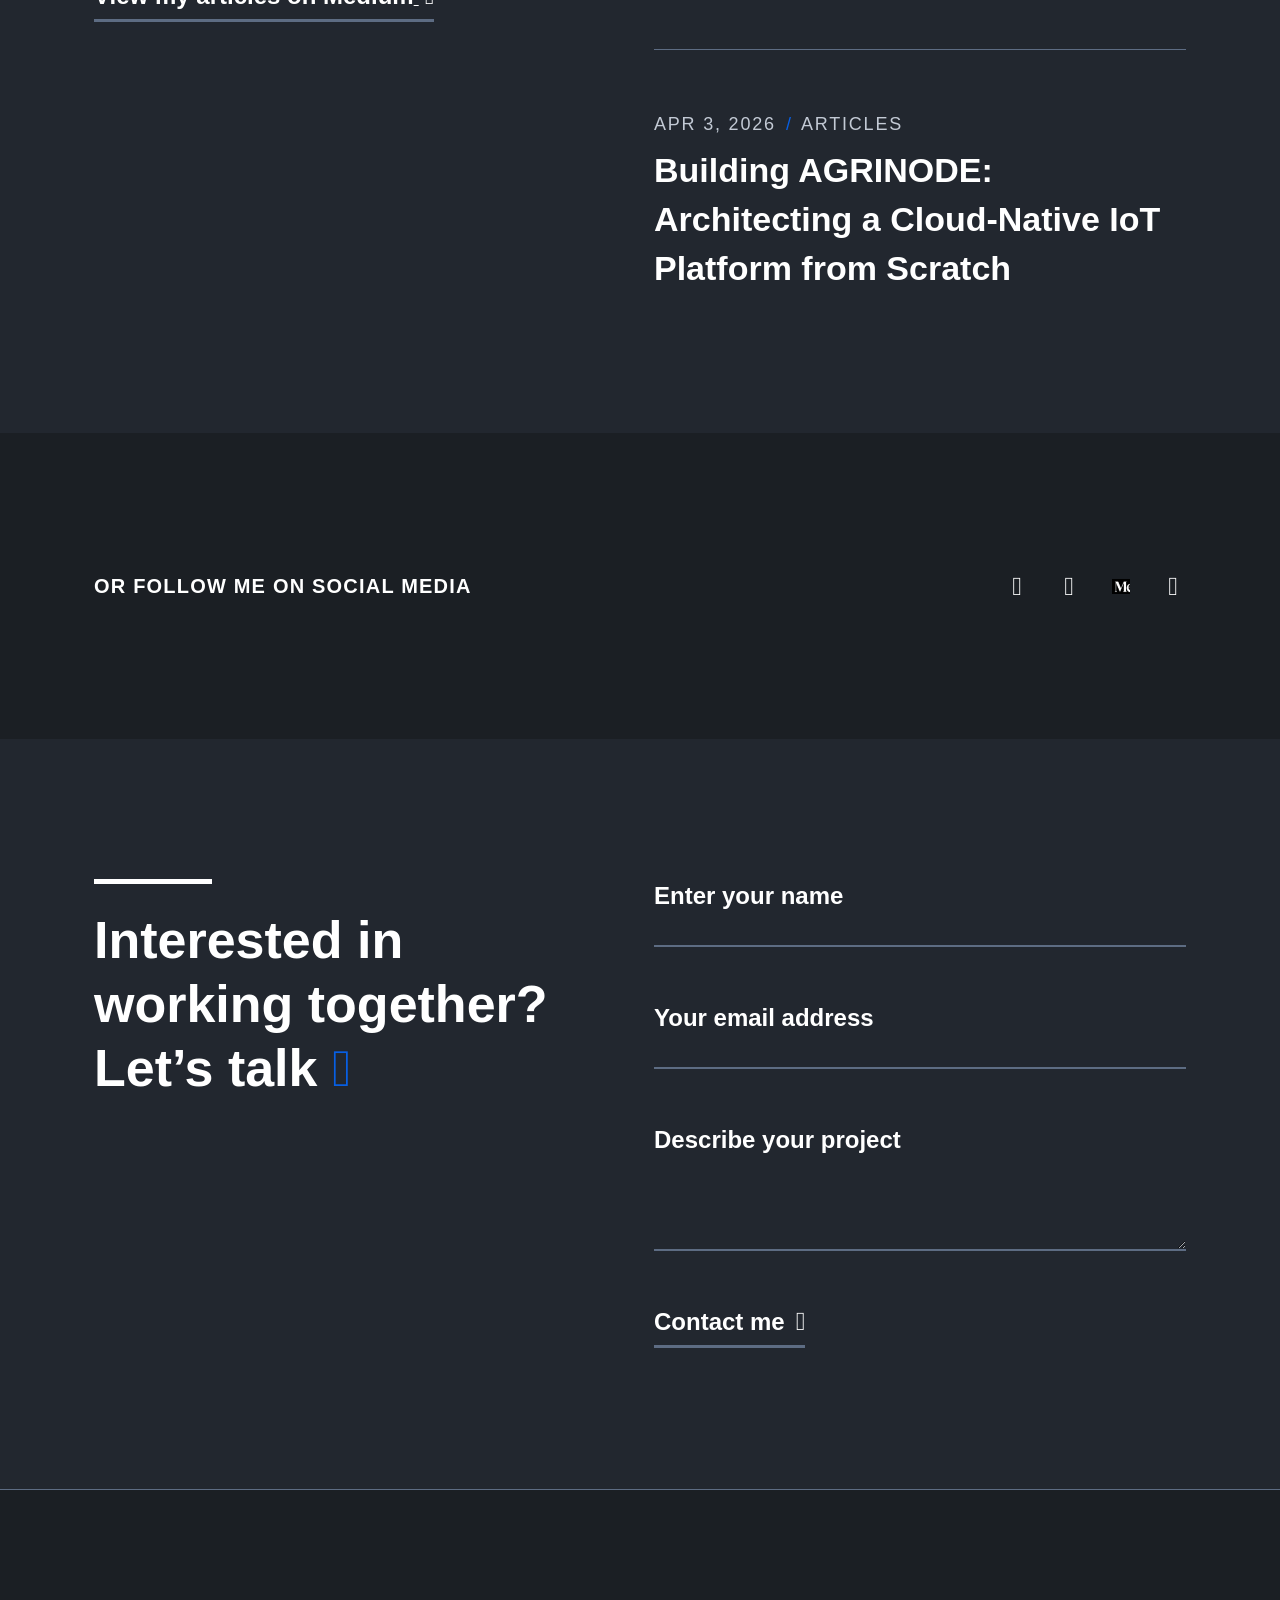
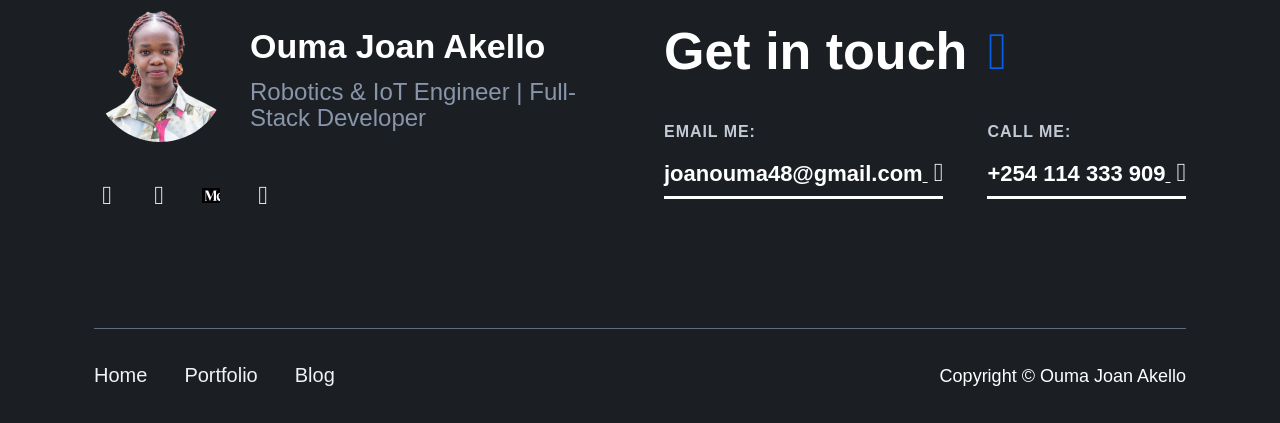
==== commit 9f73b6b4: "style(portfolio): revert to original stacked layout without filters" ====
--- a/index.html
+++ b/index.html
@@ -533,81 +533,77 @@
 
     <div class="section bg-neutral-700---40">
       <div class="container-default w-container">
-        <!-- Title and Filters -->
-        <div class="mg-bottom-64px" data-aos="fade-up">
-          <div class="subtitle">
-            <span class="color-accent-1">/</span> My portfolio
-          </div>
-          <h2 class="display-3 mg-bottom-32px">Take a look at the latest projects I’ve done</h2>
+        <div class="grid-2-columns title-and-cards">
+          <div id="w-node-d986b1c4-810f-08ae-61d9-bcbd56045c2e-cecd3d78" data-aos="fade-up">
+            <div id="w-node-_9bd4dc5c-7803-8711-52a1-98d018e5c766-cecd3d78" class="mg-bottom-108px">
+              <div class="subtitle">
+                <span class="color-accent-1">/</span> My portfolio
+              </div>
+              <h2 class="display-3 mg-bottom-48px">Take a look at the latest projects I’ve done</h2>
+              <a href="portfolio.html" class="link-wrapper white w-inline-block">
+                <div class="link-text heading-h3-size">Browse all projects</div>
+                <div class="line-square-icon link-icon-right _26px"></div>
+                <div class="link-underline-wrapper">
+                  <div class="link-underline"></div>
+                </div>
+              </a>
+            </div>
+            <div class="w-dyn-list">
+              <div role="list" class="w-dyn-items">
+                <div role="listitem" class="w-dyn-item">
+                  <a href="https://careerpilot-mwn3.onrender.com/" target="_blank" rel="noopener noreferrer" class="card portfolio-project w-inline-block">
+                    <div class="badges-top-wrapper">
+                      <div class="badges-align-start">
+                        <div class="badge-primary small chip">React JS</div>
+                        <div class="badge-primary small chip">Web Development</div>
+                      </div>
+                    </div>
+                    <div class="portfolio-project-card-text-container">
+                      <h2 class="display-5 mg-bottom-0">CareerPilot: interactive career guidance web app</h2>
+                    </div>
+                    <img src="assets/images/careerpilot-interactive-career-guidance-thumbnail.png" loading="eager" alt="CareerPilot: interactive career guidance web app" class="portfolio-thumbnail-image" />
+                  </a>
+                </div>
+              </div>
+            </div>
+          </div>
           
-          <div class="portfolio-filters">
-            <button class="filter-btn active" data-filter="all">All</button>
-            <button class="filter-btn" data-filter="web">Web Development</button>
-            <button class="filter-btn" data-filter="backend">Backend & DB</button>
-            <button class="filter-btn" data-filter="ai">AI / LLMs</button>
-            <button class="filter-btn" data-filter="iot">IoT & Hardware</button>
-            <button class="filter-btn" data-filter="robotics">Robotics</button>
-          </div>
-        </div>
-
-        <!-- Unified Project Grid -->
-        <div class="grid-3-columns">
-          <!-- CareerPilot -->
-          <div class="portfolio-item w-dyn-list" data-category="web" data-aos="fade-up" data-aos-delay="100">
-            <div role="list" class="w-dyn-items">
-              <div role="listitem" class="w-dyn-item">
-                <a href="https://careerpilot-mwn3.onrender.com/" target="_blank" rel="noopener noreferrer" class="card portfolio-project w-inline-block">
-                  <div class="badges-top-wrapper">
-                    <div class="badges-align-start">
-                      <div class="badge-primary small">React JS</div>
-                      <div class="badge-primary small">Web Development</div>
-                    </div>
-                  </div>
-                  <div class="portfolio-project-card-text-container">
-                    <h2 class="display-5 mg-bottom-0">CareerPilot: interactive career guidance web app</h2>
-                  </div>
-                  <img src="assets/images/careerpilot-interactive-career-guidance-thumbnail.png" loading="eager" alt="CareerPilot: interactive career guidance web app" class="portfolio-thumbnail-image" />
-                </a>
-              </div>
-            </div>
-          </div>
-
-          <!-- Campus Support -->
-          <div class="portfolio-item w-dyn-list" data-category="web backend" data-aos="fade-up" data-aos-delay="200">
-            <div role="list" class="w-dyn-items">
-              <div role="listitem" class="w-dyn-item">
-                <a href="https://feedback-system-wgmf.onrender.com/" target="_blank" rel="noopener noreferrer" class="card portfolio-project w-inline-block">
-                  <div class="badges-top-wrapper">
-                    <div class="badges-align-start">
-                      <div class="badge-primary small">React JS</div>
-                      <div class="badge-primary small">Web Development</div>
-                    </div>
-                  </div>
-                  <div class="portfolio-project-card-text-container">
-                    <h2 class="display-5 mg-bottom-0">Campus Support: Mental health feedback platform</h2>
-                  </div>
-                  <img src="assets/images/campus-support-mental-health-platform-thumbnail.png" loading="eager" alt="Campus Support: Mental health feedback platform" class="portfolio-thumbnail-image" />
-                </a>
-              </div>
-            </div>
-          </div>
-
-          <!-- Nutrifit -->
-          <div class="portfolio-item w-dyn-list" data-category="backend ai" data-aos="fade-up" data-aos-delay="300">
-            <div role="list" class="w-dyn-items">
-              <div role="listitem" class="w-dyn-item">
-                <a href="https://nutrifit-3ue8.onrender.com/" target="_blank" rel="noopener noreferrer" class="card portfolio-project w-inline-block">
-                  <div class="badges-top-wrapper">
-                    <div class="badges-align-start">
-                      <div class="badge-primary small">LLMs</div>
-                      <div class="badge-primary small">MongoDB</div>
-                    </div>
-                  </div>
-                  <div class="portfolio-project-card-text-container">
-                    <h2 class="display-5 mg-bottom-0">Nutrifit: AI Powered Nutritional Recommendation</h2>
-                  </div>
-                  <img src="assets/images/nutrifit-ai-nutritional-recommendation-thumbnail.png" loading="eager" alt="Nutrifit: AI Powered Nutritional Recommendation" class="portfolio-thumbnail-image" />
-                </a>
+          <div id="w-node-_6f34c543-cafb-5831-e05b-ad69d32267ce-cecd3d78">
+            <div class="mg-bottom-40px w-dyn-list">
+              <div role="list" class="w-dyn-items">
+                <div role="listitem" class="w-dyn-item">
+                  <a href="https://feedback-system-wgmf.onrender.com/" target="_blank" rel="noopener noreferrer" class="card portfolio-project w-inline-block">
+                    <div class="badges-top-wrapper">
+                      <div class="badges-align-start">
+                        <div class="badge-primary small chip">React JS</div>
+                        <div class="badge-primary small chip">Web Development</div>
+                      </div>
+                    </div>
+                    <div class="portfolio-project-card-text-container">
+                      <h2 class="display-5 mg-bottom-0">Campus Support: Mental health feedback platform</h2>
+                    </div>
+                    <img src="assets/images/campus-support-mental-health-platform-thumbnail.png" loading="eager" alt="Campus Support: Mental health feedback platform" class="portfolio-thumbnail-image" />
+                  </a>
+                </div>
+              </div>
+            </div>
+            
+            <div class="w-dyn-list">
+              <div role="list" class="w-dyn-items">
+                <div role="listitem" class="w-dyn-item">
+                  <a href="https://nutrifit-3ue8.onrender.com/" target="_blank" rel="noopener noreferrer" class="card portfolio-project w-inline-block">
+                    <div class="badges-top-wrapper">
+                      <div class="badges-align-start">
+                        <div class="badge-primary small chip">LLMs</div>
+                        <div class="badge-primary small chip">MongoDB</div>
+                      </div>
+                    </div>
+                    <div class="portfolio-project-card-text-container">
+                      <h2 class="display-5 mg-bottom-0">Nutrifit: AI Powered Nutritional Recommendation</h2>
+                    </div>
+                    <img src="assets/images/nutrifit-ai-nutritional-recommendation-thumbnail.png" loading="eager" alt="Nutrifit: AI Powered Nutritional Recommendation" class="portfolio-thumbnail-image" />
+                  </a>
+                </div>
               </div>
             </div>
           </div>
@@ -1034,32 +1030,7 @@
     });
   </script>
 
-  <!-- Portfolio Filter Logic -->
-  <script>
-    document.addEventListener("DOMContentLoaded", function() {
-      const filterBtns = document.querySelectorAll('.filter-btn');
-      const portfolioItems = document.querySelectorAll('.portfolio-item');
-
-      filterBtns.forEach(btn => {
-        btn.addEventListener('click', () => {
-          // Remove active class from all
-          filterBtns.forEach(b => b.classList.remove('active'));
-          // Add to clicked
-          btn.classList.add('active');
-
-          const filterValue = btn.getAttribute('data-filter');
-
-          portfolioItems.forEach(item => {
-            if (filterValue === 'all' || item.getAttribute('data-category').includes(filterValue)) {
-              item.classList.remove('filter-hidden');
-            } else {
-              item.classList.add('filter-hidden');
-            }
-          });
-        });
-      });
-    });
-  </script>
+
 
   <!-- Theme Toggle Logic -->
   <script>
--- a/style.css
+++ b/style.css
@@ -1806,29 +1806,31 @@
 [data-theme="light"] {
   --neutral--800: #ffffff; /* Main Background */
   --neutral--700: #f4f5f7; /* Card Backgrounds */
-  --neutral--400: #4a5568; /* Normal Text */
+  --neutral--600: #e4e7ec; /* Borders and badges */
+  --neutral--500: #8895aa; /* Subtle text */
+  --neutral--400: #5d6c83; /* Normal Text */
+  --neutral--300: #4a5568;
+  --neutral--200: #2d343f;
+  --neutral--100: #1a202c; /* Headings and strong text */
 }
 
-/* Specific text overrides to keep headings visible */
-[data-theme="light"] h1, 
-[data-theme="light"] h2, 
-[data-theme="light"] h3, 
-[data-theme="light"] h4, 
-[data-theme="light"] h5, 
-[data-theme="light"] h6,
-[data-theme="light"] strong,
-[data-theme="light"] .text-100.bold,
-[data-theme="light"] .display-1,
-[data-theme="light"] .display-2,
-[data-theme="light"] .display-3,
-[data-theme="light"] .display-4,
-[data-theme="light"] .display-5 {
-  color: #1a202c !important;
+/* Ensure background tints match the light theme */
+[data-theme="light"] .bg-neutral-700---40 {
+  background-color: #f4f5f7 !important;
 }
 
 /* Ensure primary buttons stay white text */
 [data-theme="light"] .btn-primary {
   color: #ffffff !important;
+}
+
+/* Ensure white buttons stay visible */
+[data-theme="light"] .btn-primary.white,
+[data-theme="light"] .badge-primary.white,
+[data-theme="light"] .badge-secondary.white {
+  background-color: #ffffff !important;
+  color: var(--accent--primary-1) !important;
+  border-color: var(--accent--primary-1) !important;
 }
 
 /* Dark mode toggle button styles */
@@ -1849,6 +1851,8 @@
   opacity: 0.7;
 }
 
-[data-theme="light"] .theme-toggle-btn {
-  color: #1a202c !important;
-}
+/* Fix images that should be dark in light mode */
+[data-theme="light"] .header-logo,
+[data-theme="light"] .social-icon img {
+  filter: brightness(0);
+}
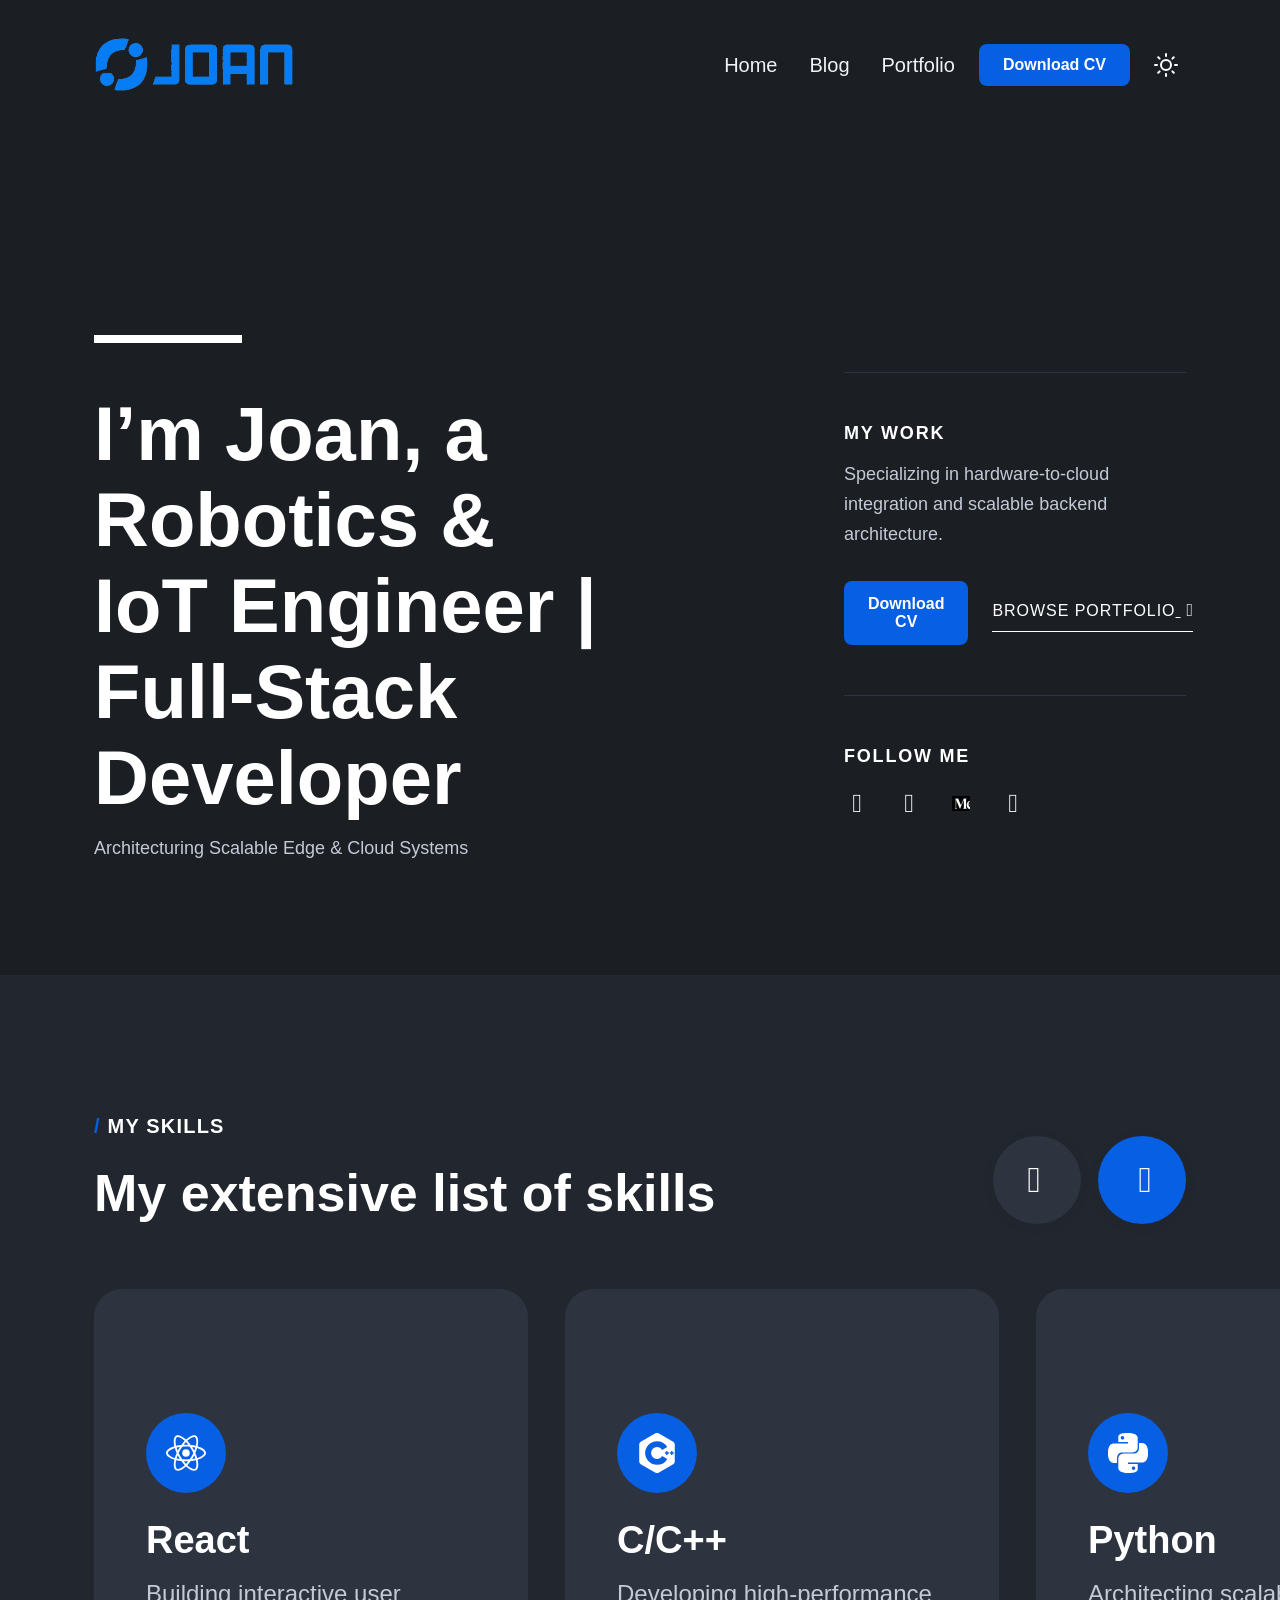
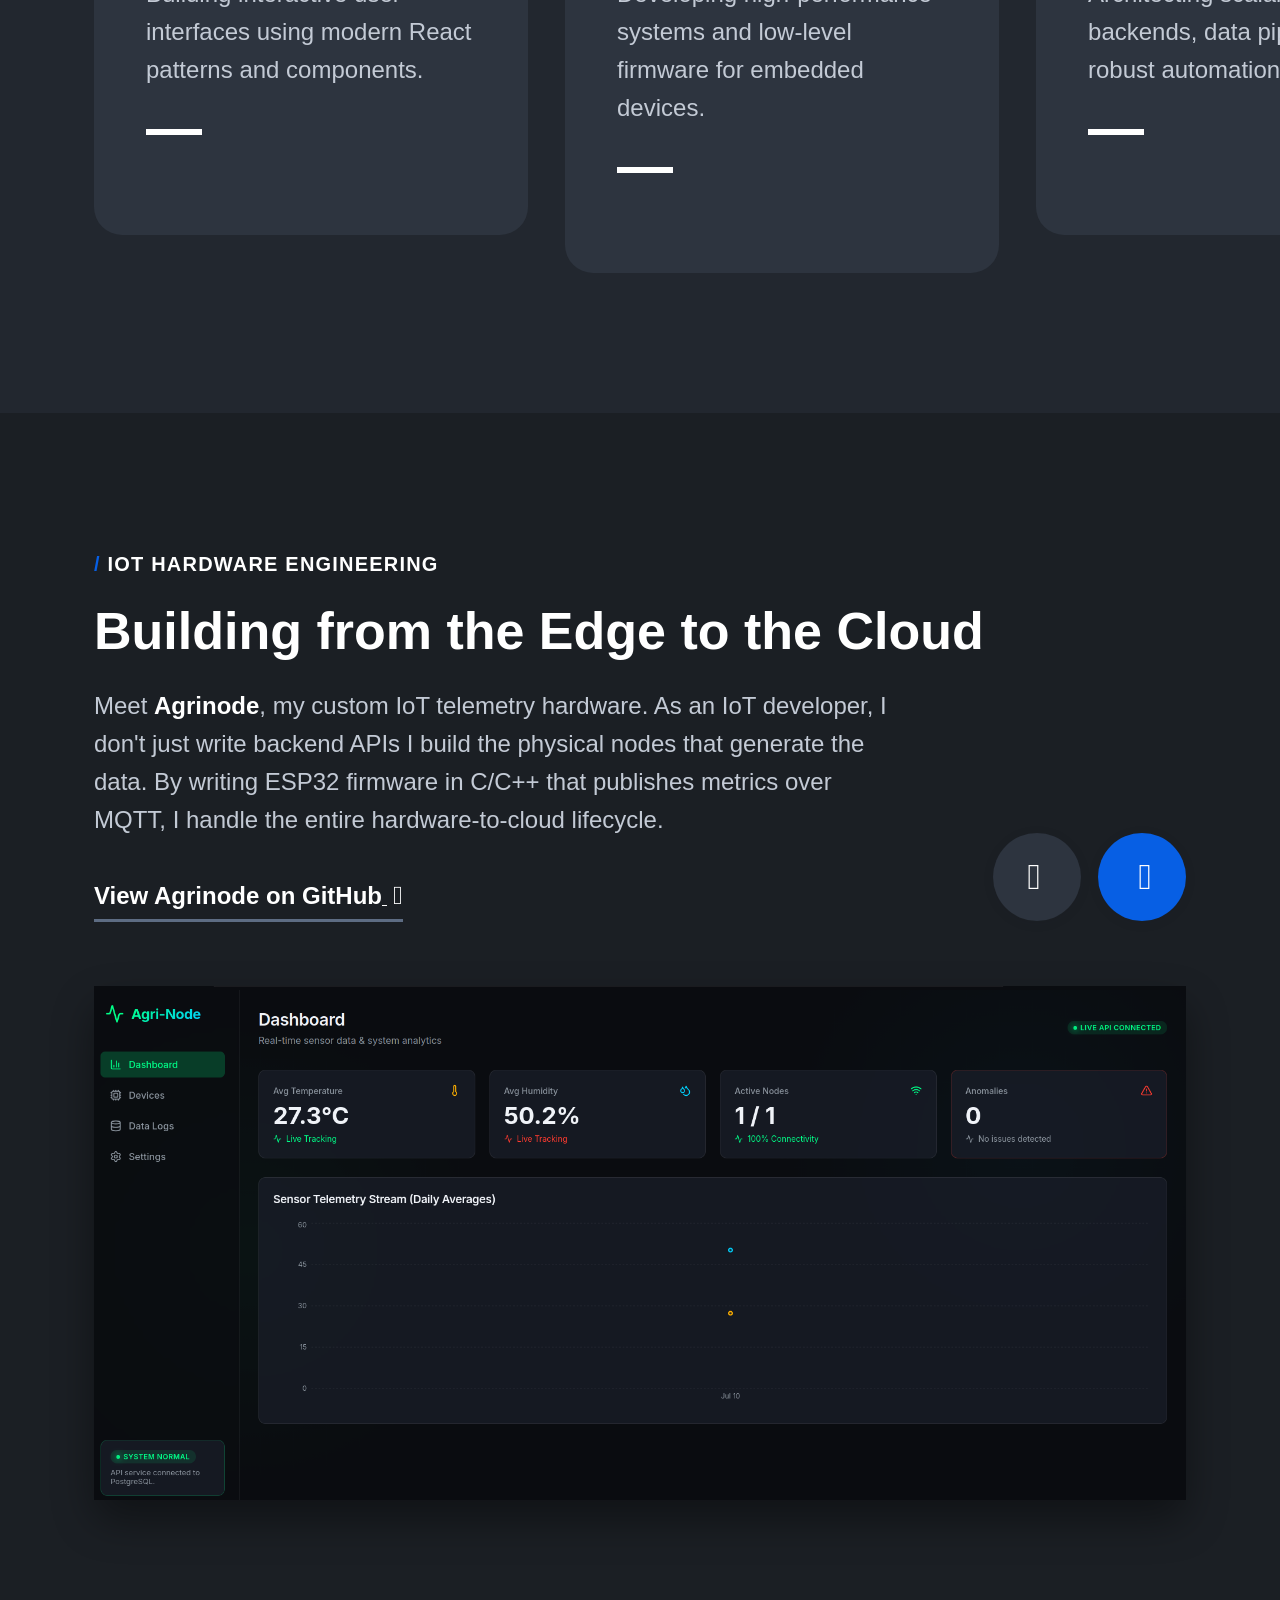
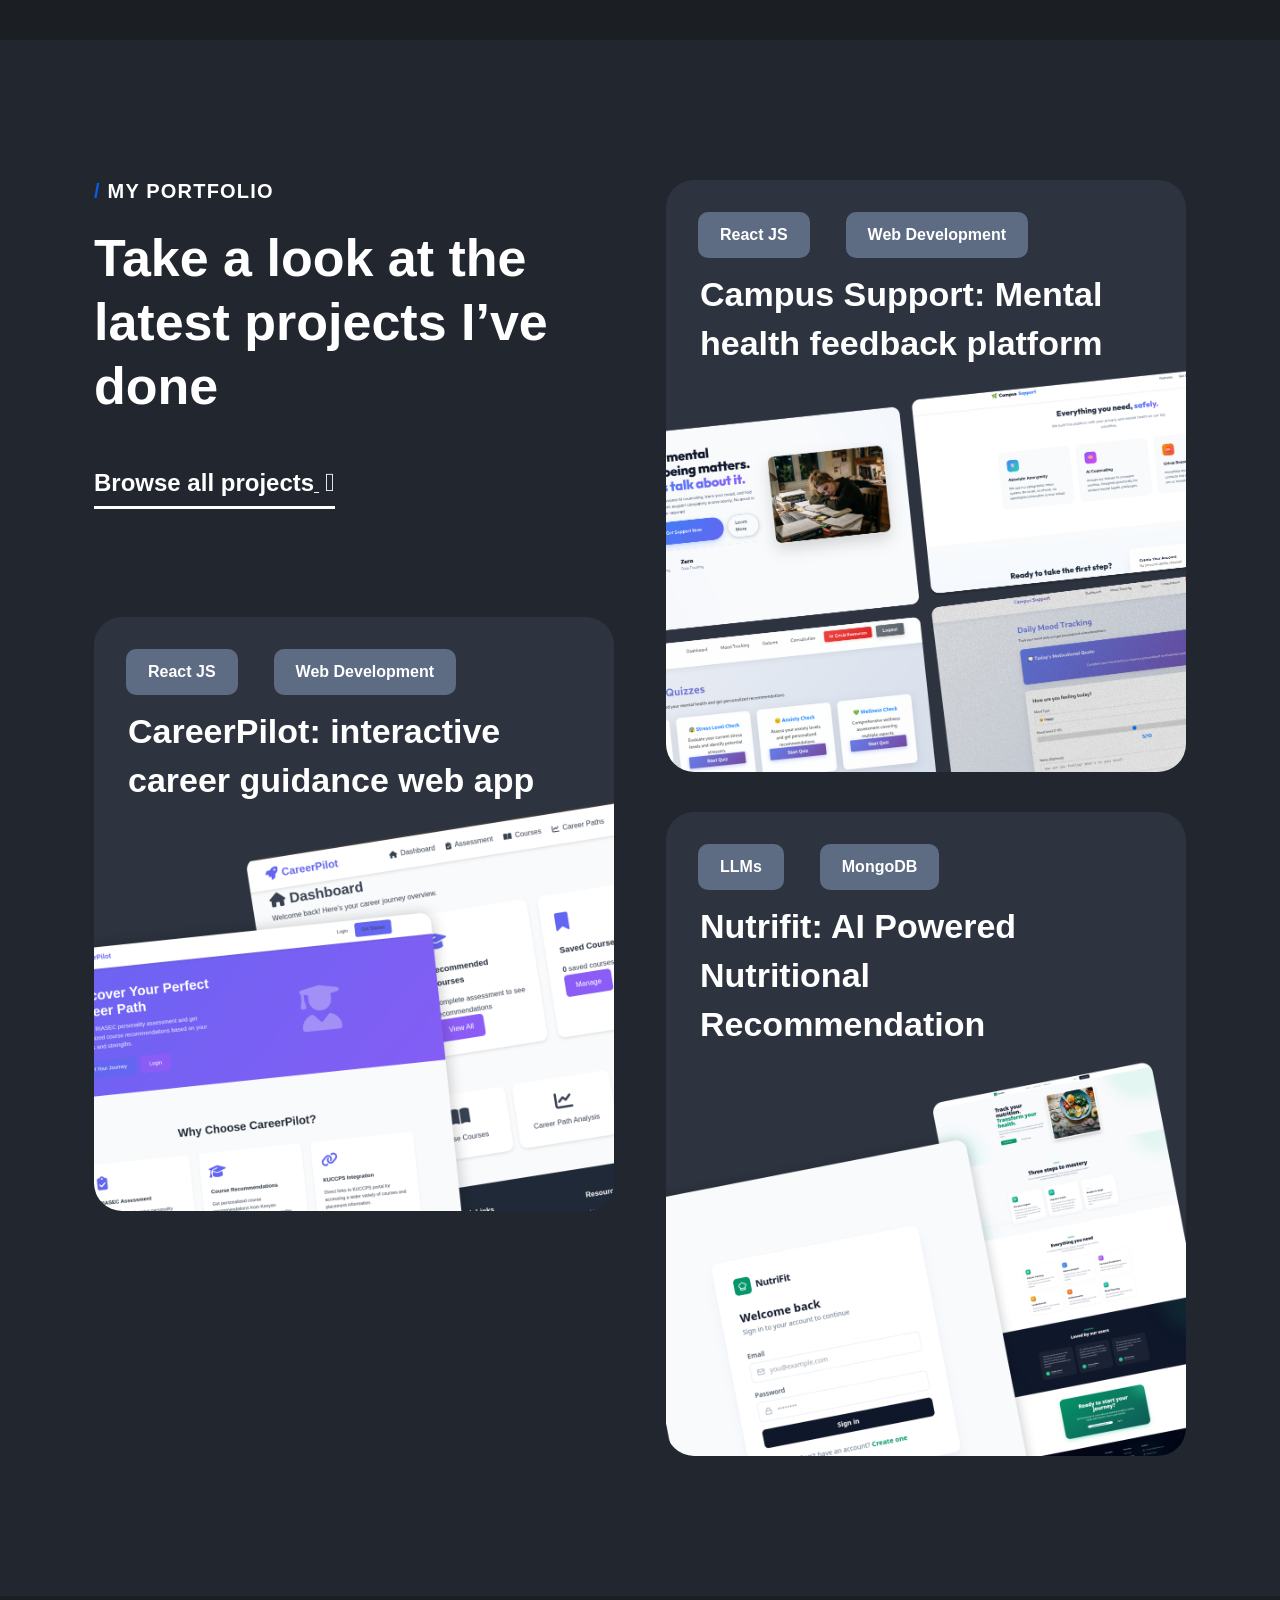
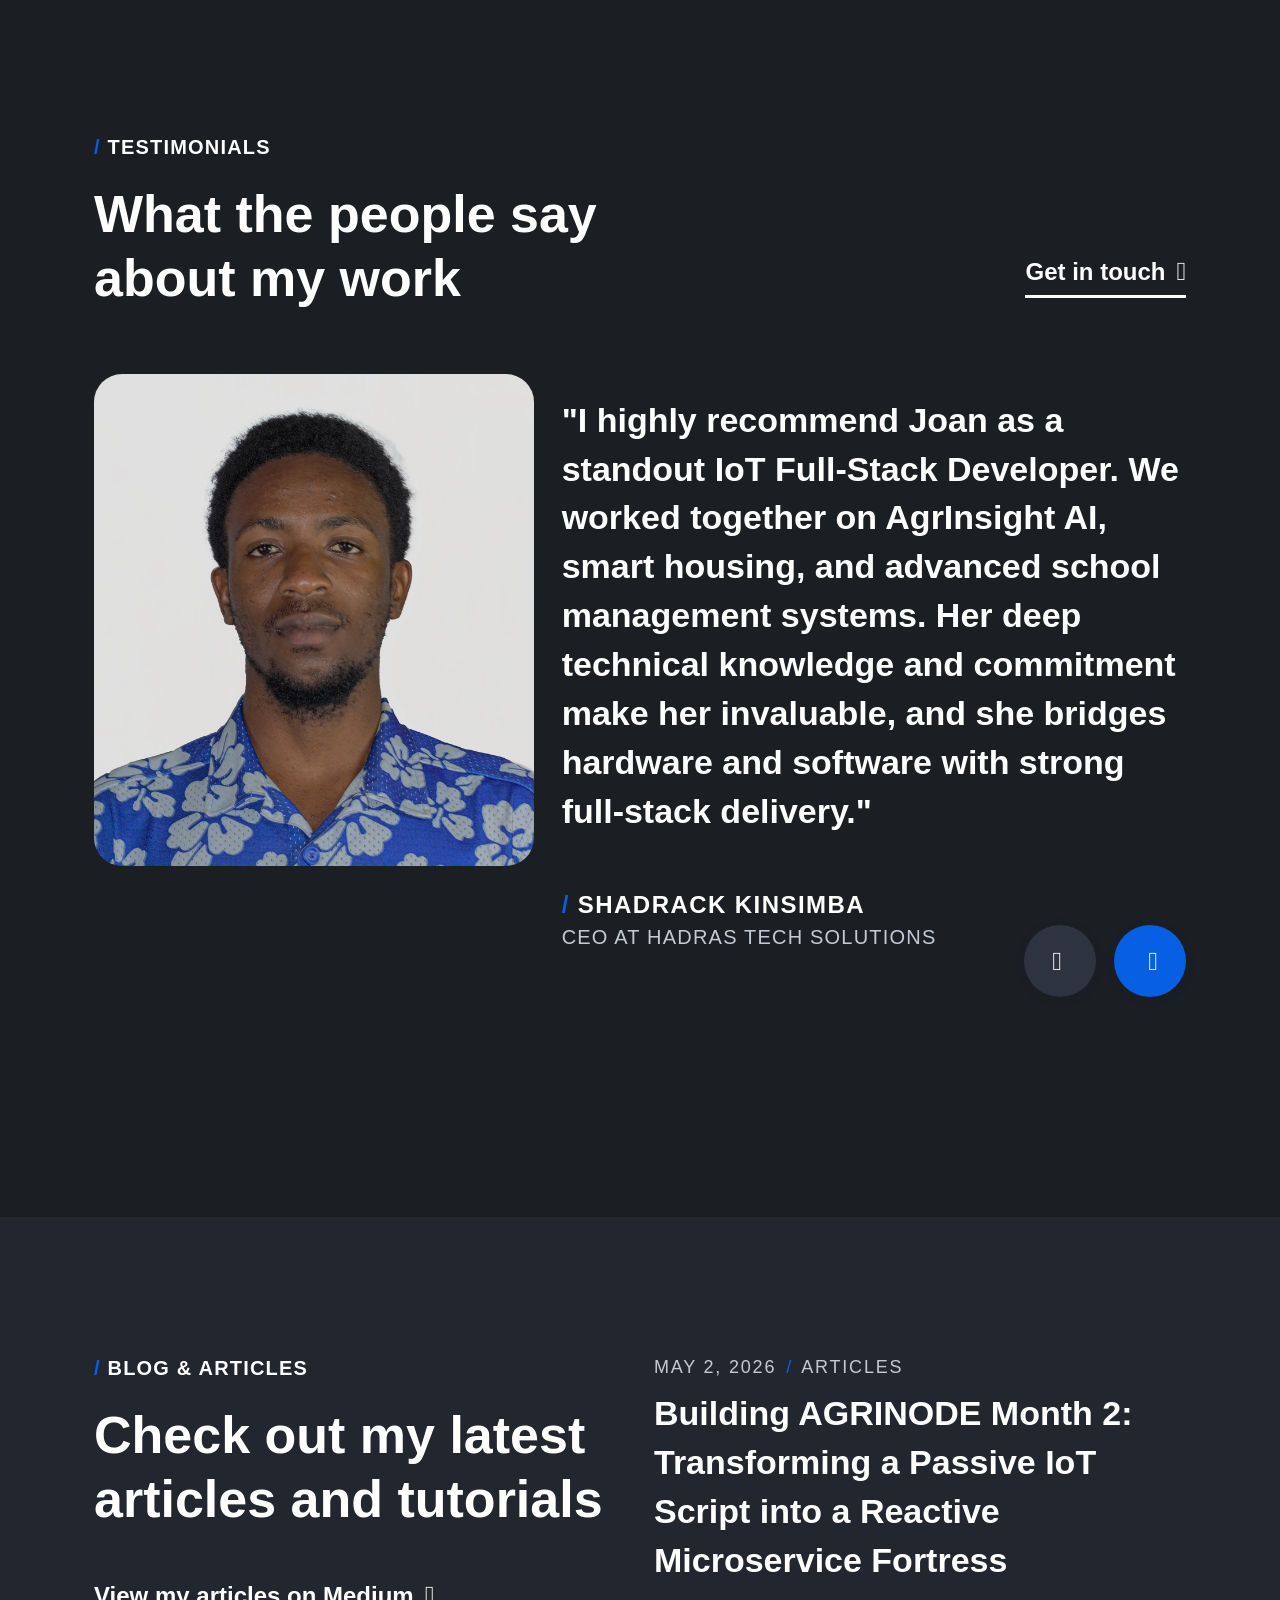
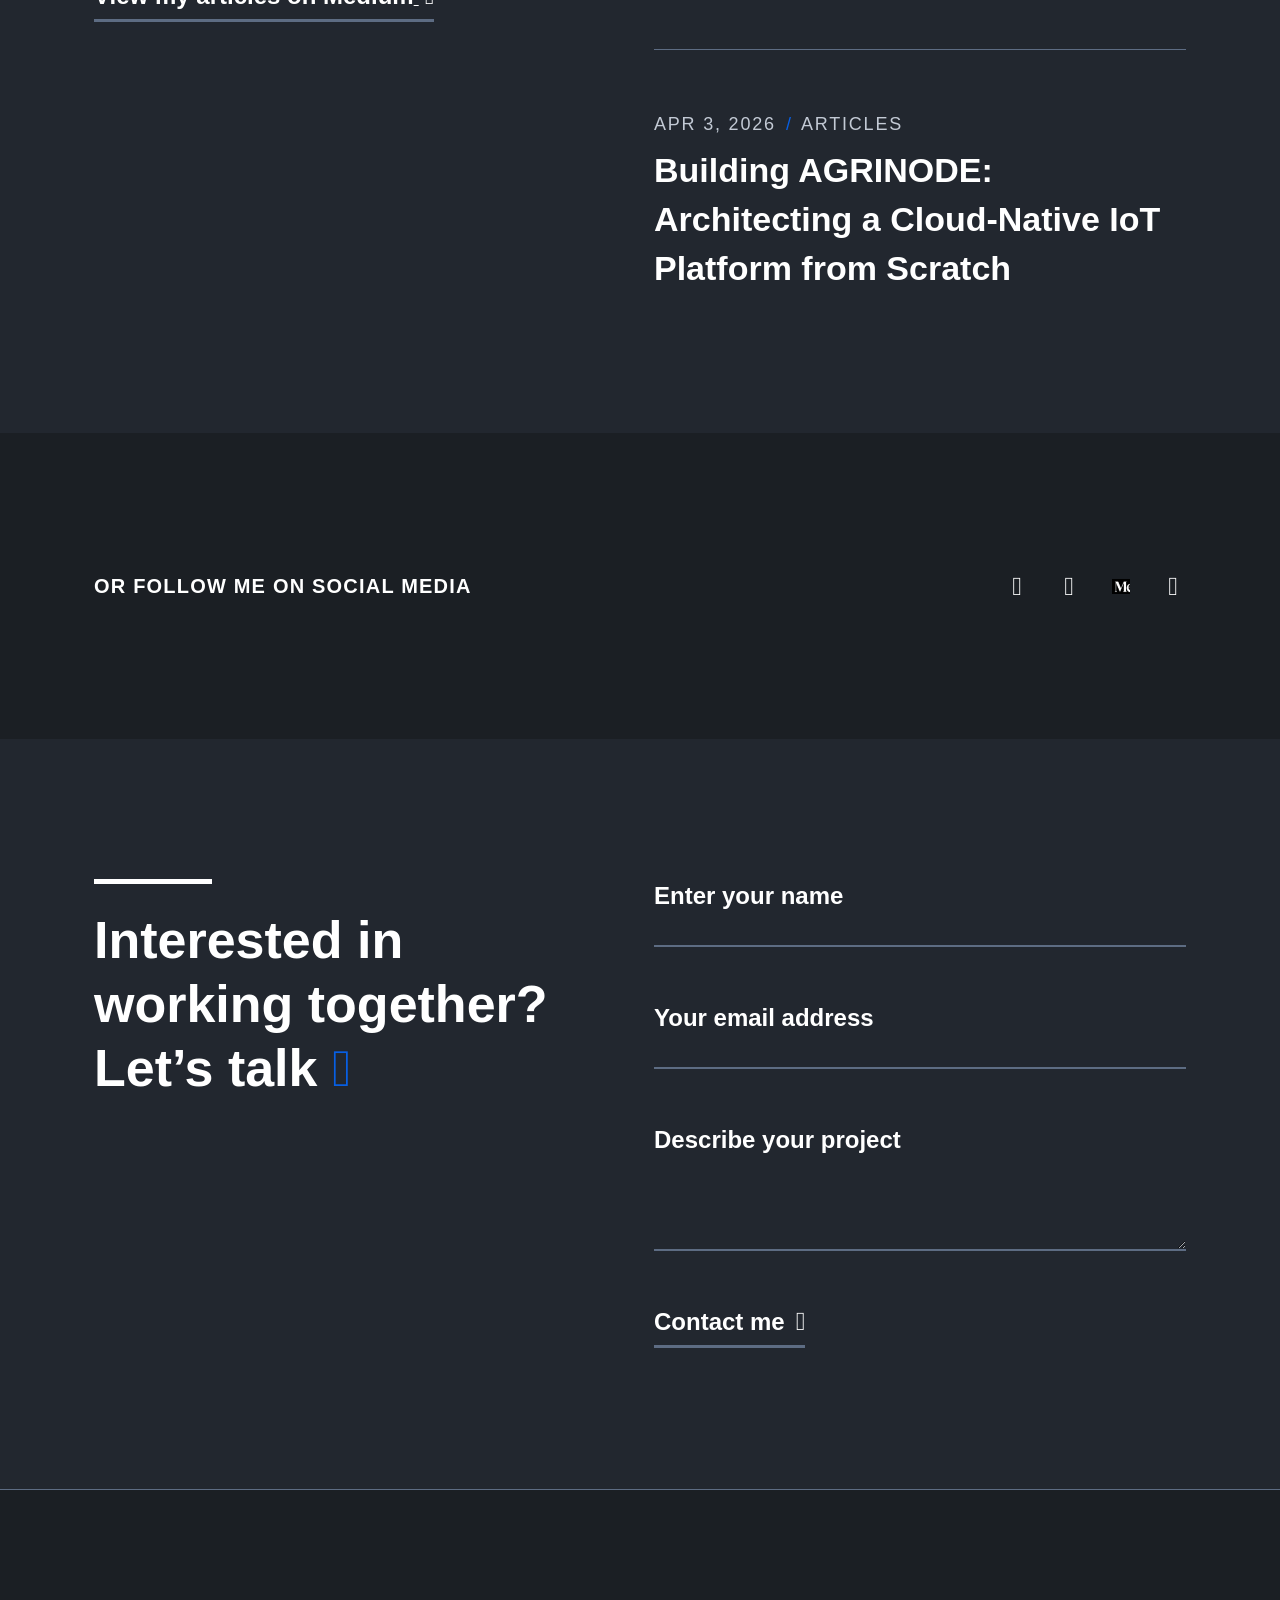
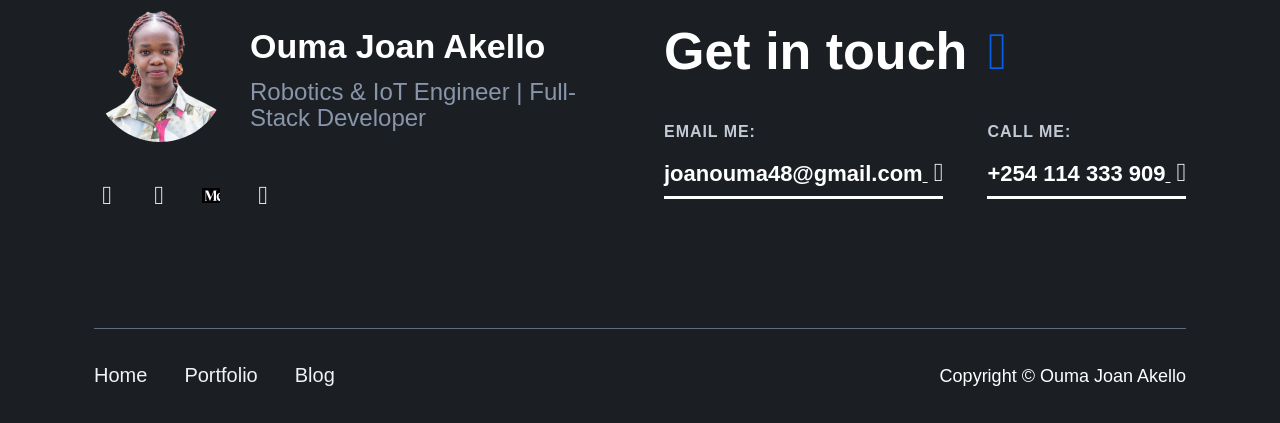
==== commit a0275fe0: "updated the download button text and link on the home page" ====
--- a/index.html
+++ b/index.html
@@ -161,7 +161,7 @@
 
             </ul>
             <div class="hidden-on-tablet" style="margin-left: 24px;">
-              <a href="RESUME.md" download="Ouma_Joan_Akello_Resume.md" class="btn-primary small w-inline-block" style="padding: 12px 24px;">Download Resume</a>
+              <a href="joan_oumacv.pdf" download="joan_oumacv.pdf" class="btn-primary small w-inline-block" style="padding: 12px 24px;">Download CV</a>
             </div>
             <button class="theme-toggle-btn" id="theme-toggle" aria-label="Toggle Dark Mode">
               <svg id="theme-icon" width="24" height="24" viewBox="0 0 24 24" fill="none" stroke="currentColor" stroke-width="2" stroke-linecap="round" stroke-linejoin="round">
@@ -195,7 +195,7 @@
                 Portfolio</a>
             </li>
             <li class="header-nav-list-item hamburger-desktop" style="margin-top: 16px;">
-              <a href="RESUME.md" download="Ouma_Joan_Akello_Resume.md" class="btn-primary small w-inline-block" style="width: 100%; text-align: center;">Download Resume</a>
+              <a href="joan_oumacv.pdf" download="joan_oumacv.pdf" class="btn-primary small w-inline-block" style="width: 100%; text-align: center;">Download CV</a>
             </li>
           </ul>
         </div>
@@ -230,7 +230,7 @@
                 <p class="mg-bottom-32px">
                   Specializing in hardware-to-cloud integration and scalable backend architecture.</p>
                 <div class="buttons-row mg-top-auto">
-                  <a href="RESUME.md" download="Ouma_Joan_Akello_Resume.md" class="btn-primary small w-inline-block" style="margin-right: 24px; padding: 14px 24px;">Download Resume</a>
+                  <a href="joan_oumacv.pdf" download="joan_oumacv.pdf" class="btn-primary small w-inline-block" style="margin-right: 24px; padding: 14px 24px;">Download CV</a>
                   <a href="portfolio.html" class="link-wrapper white w-inline-block">
                     <div class="link-text uppercase">
                       Browse portfolio</div>
--- a/style.css
+++ b/style.css
@@ -1854,5 +1854,5 @@
 /* Fix images that should be dark in light mode */
 [data-theme="light"] .header-logo,
 [data-theme="light"] .social-icon img {
-  filter: brightness(0);
-}
+  filter: invert(1);
+}
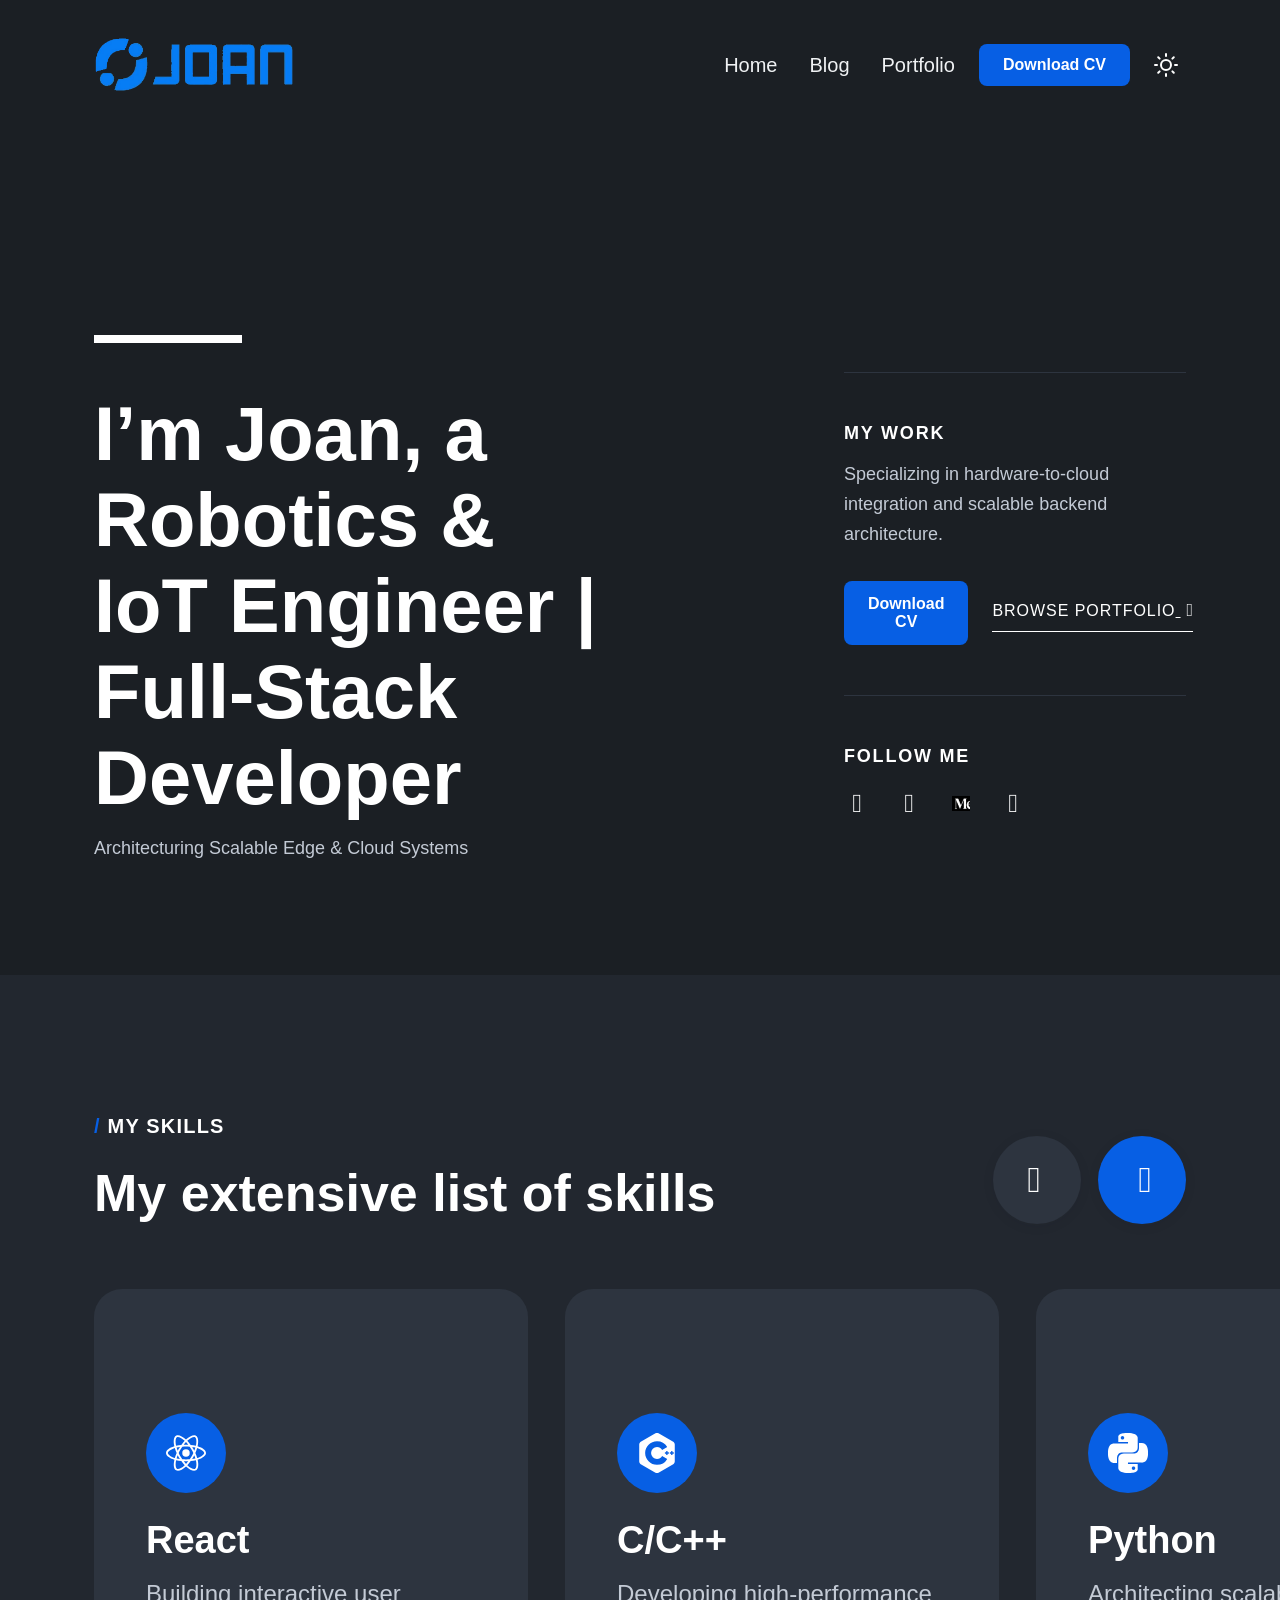
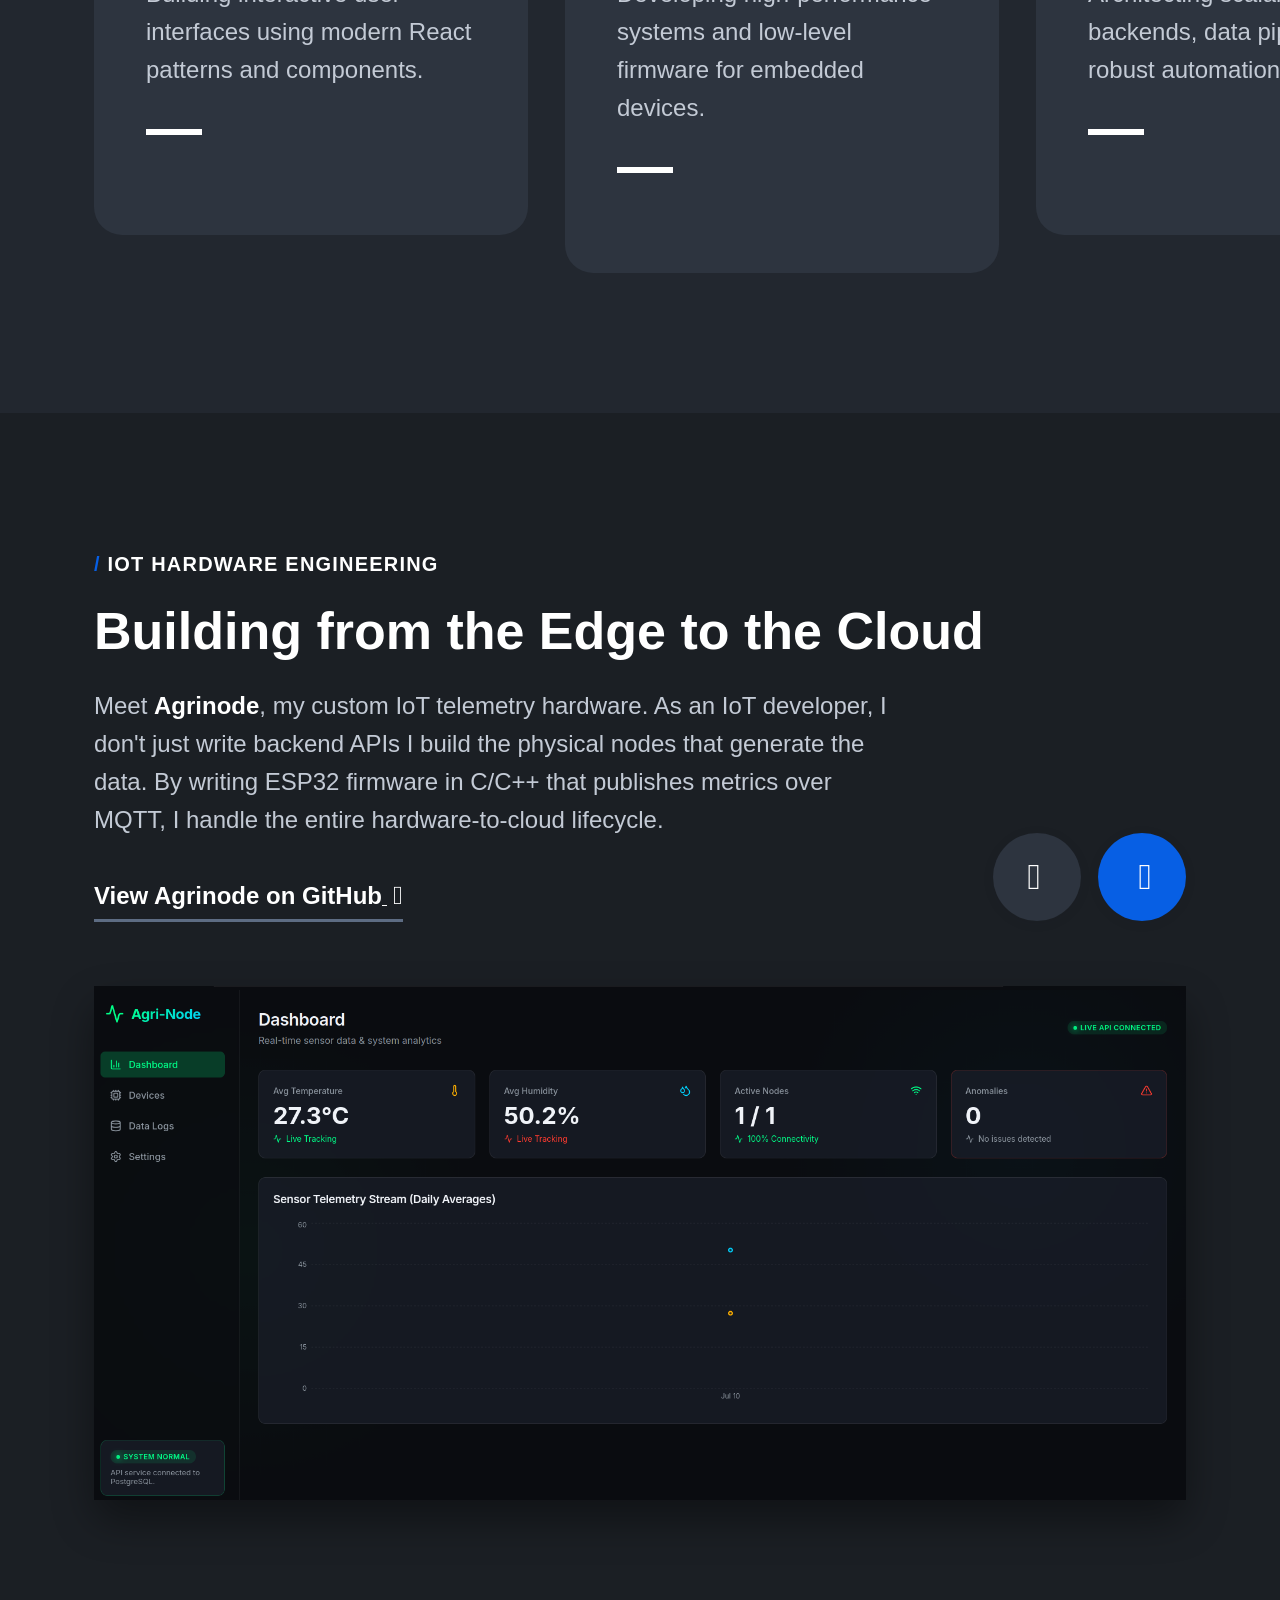
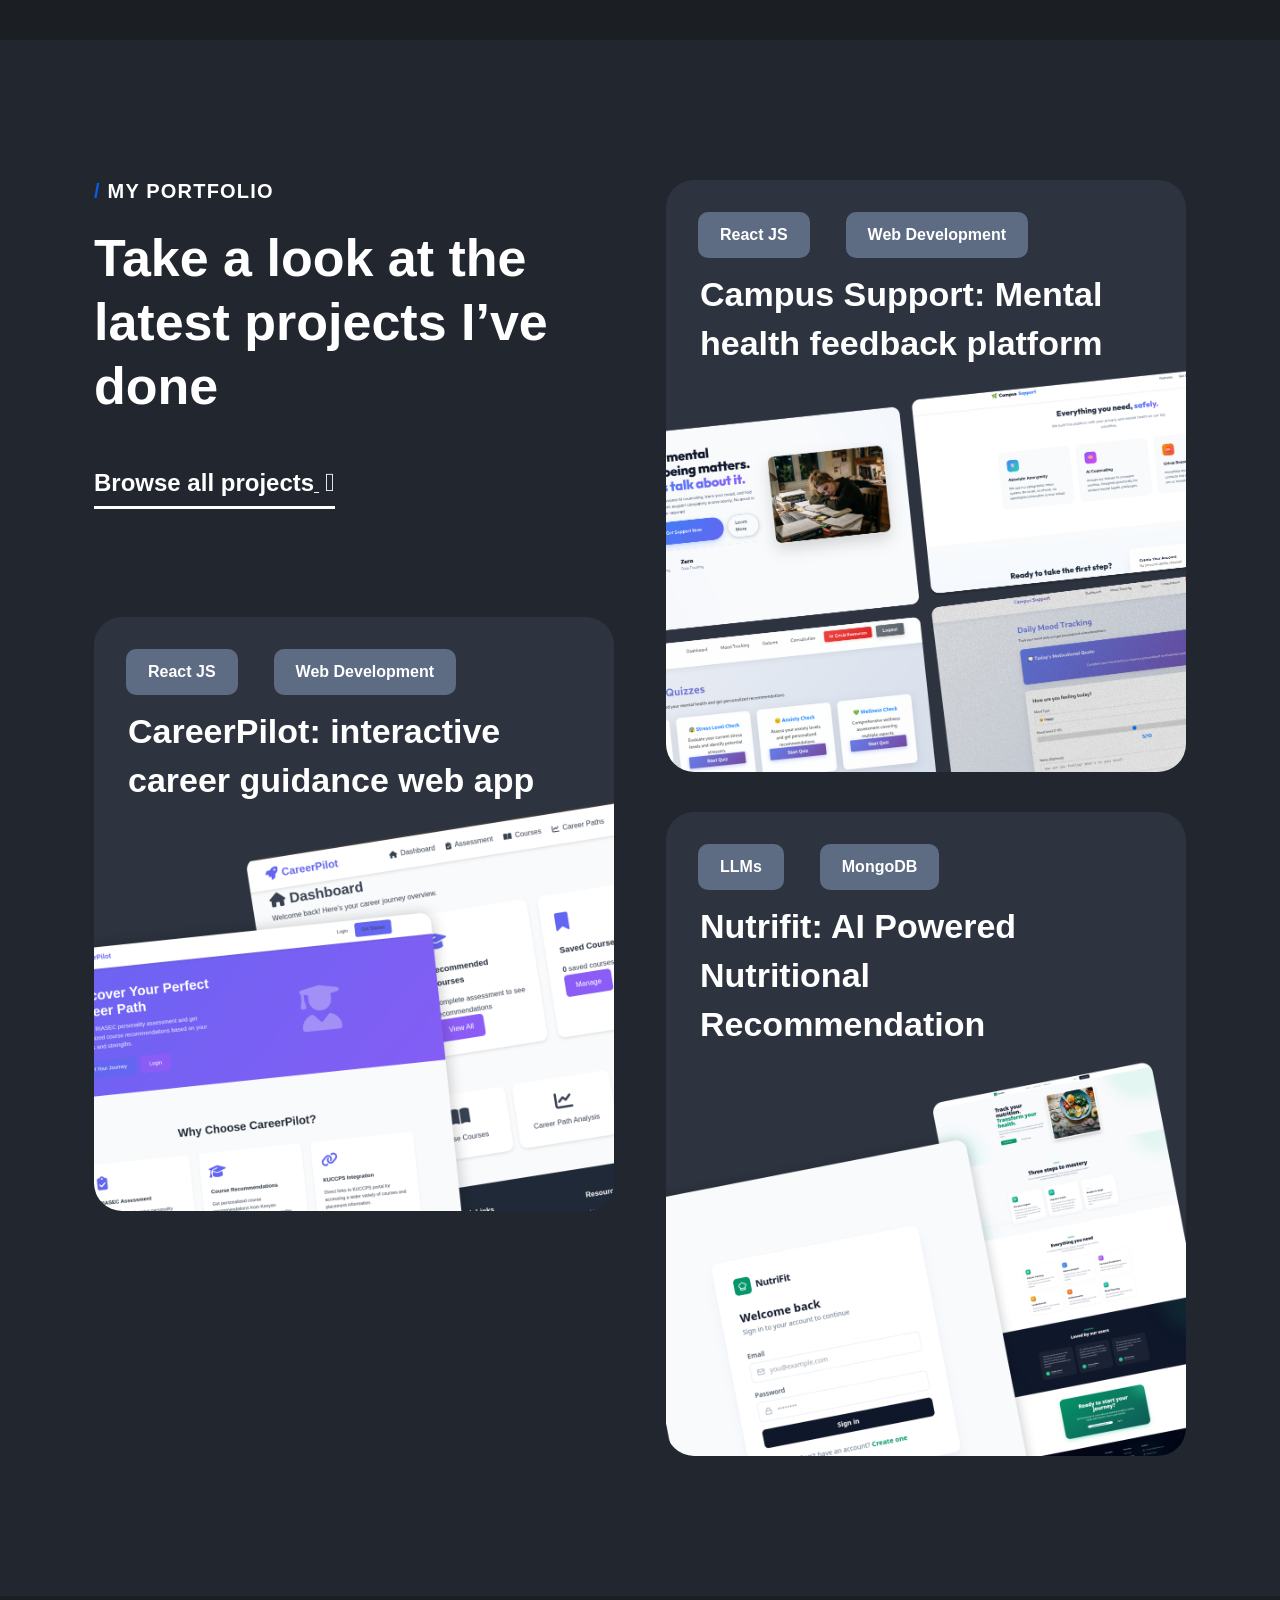
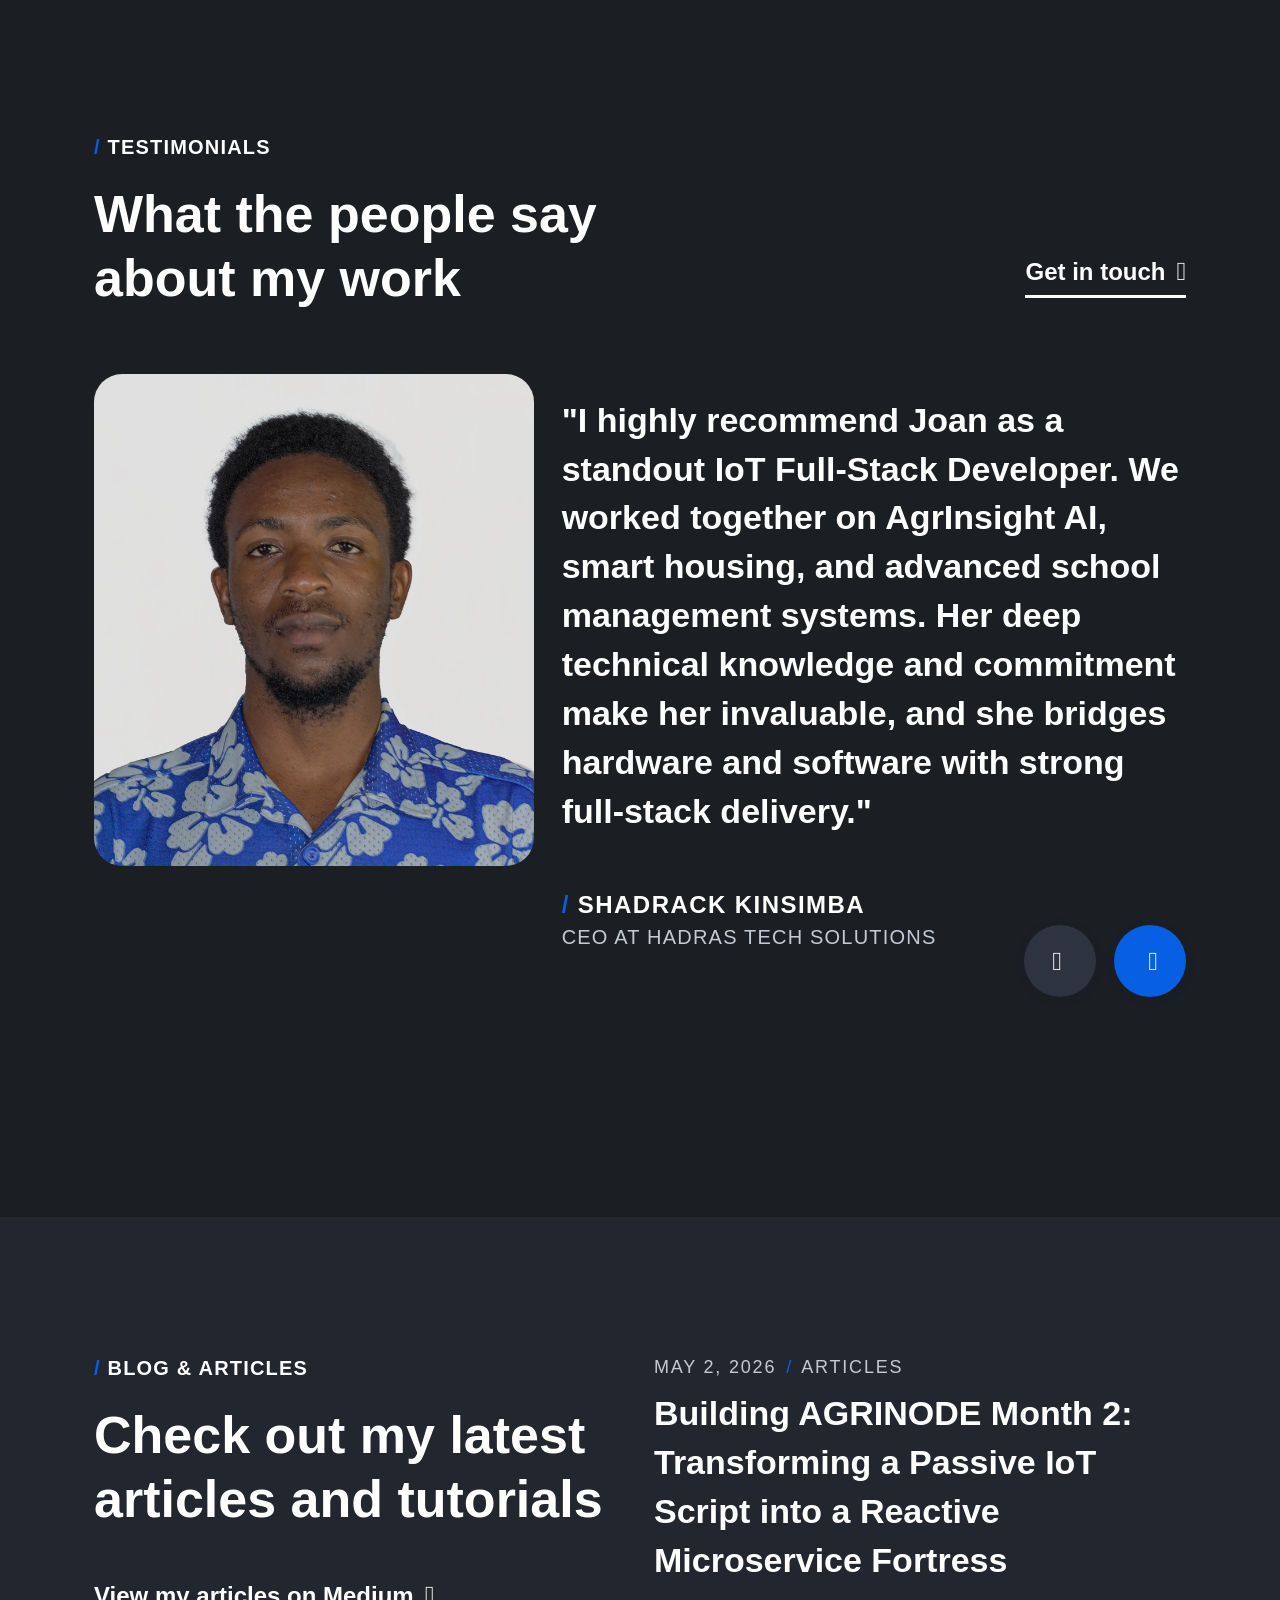
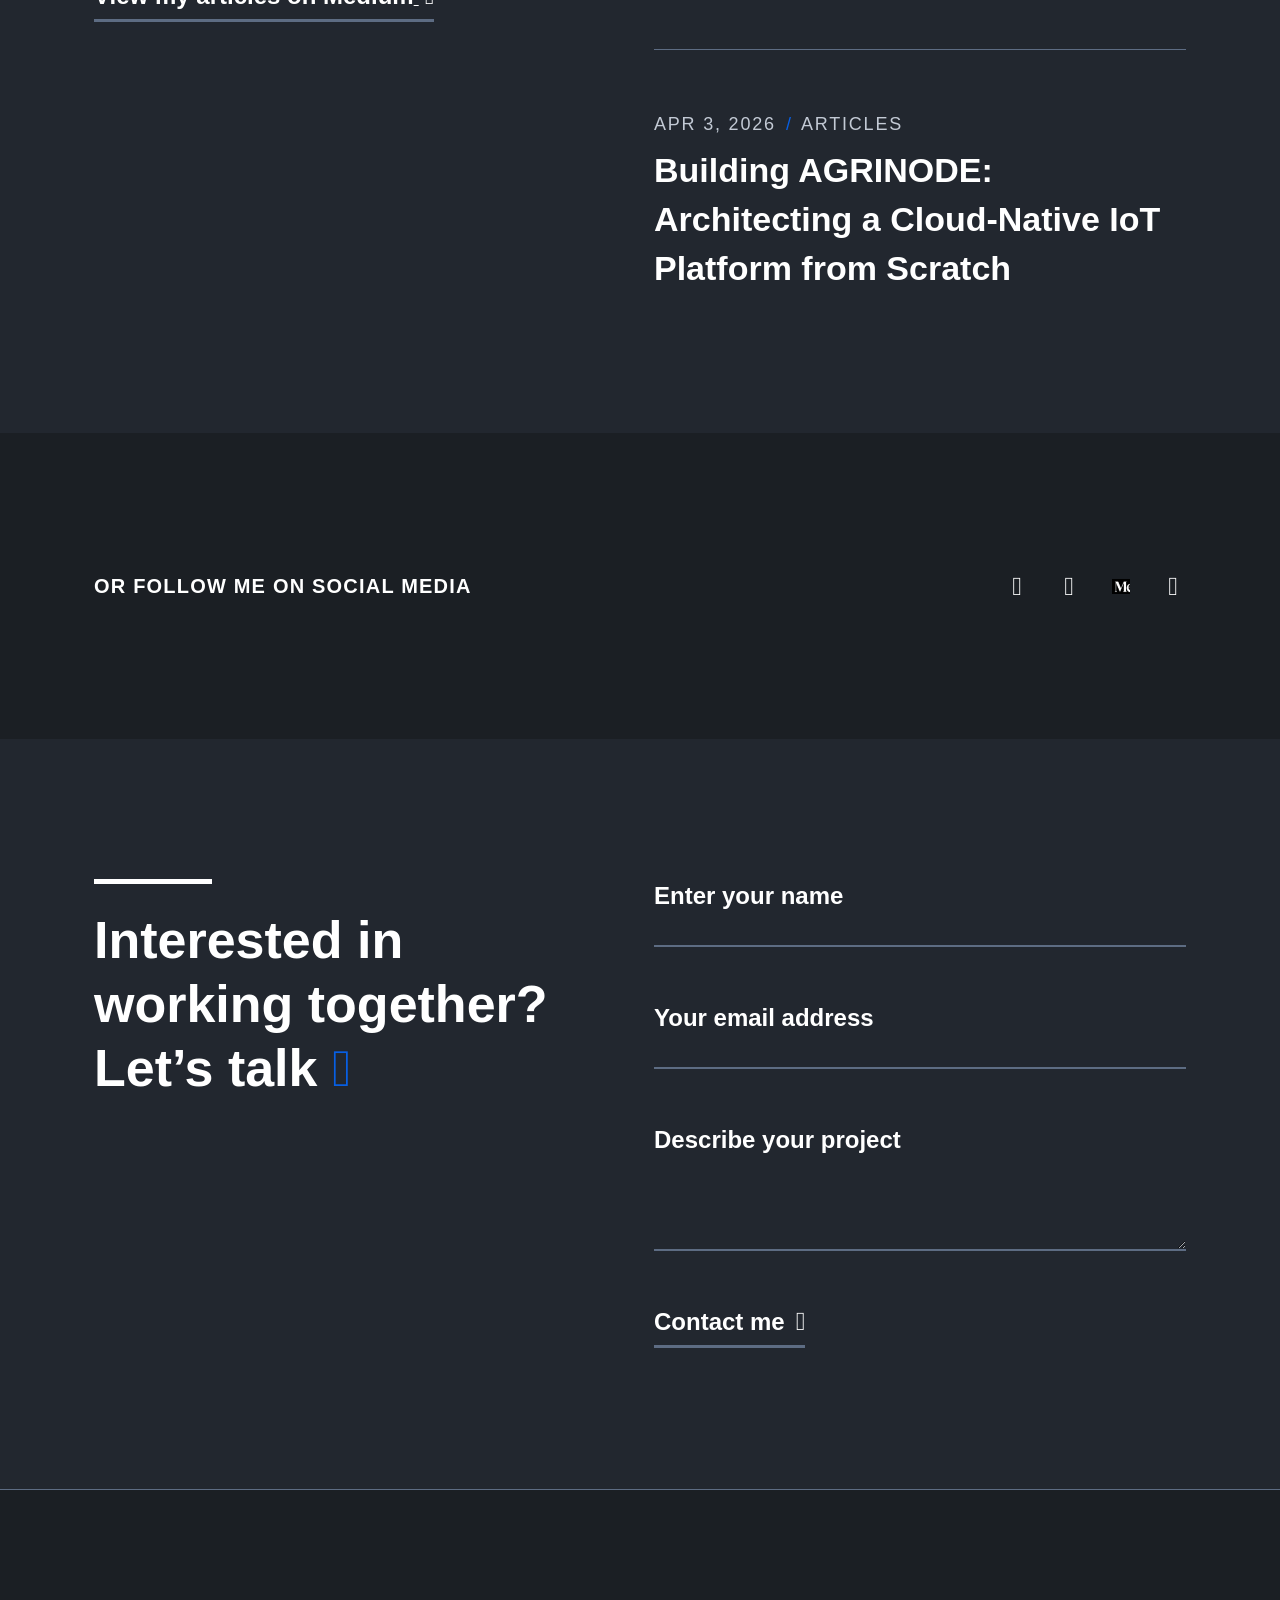
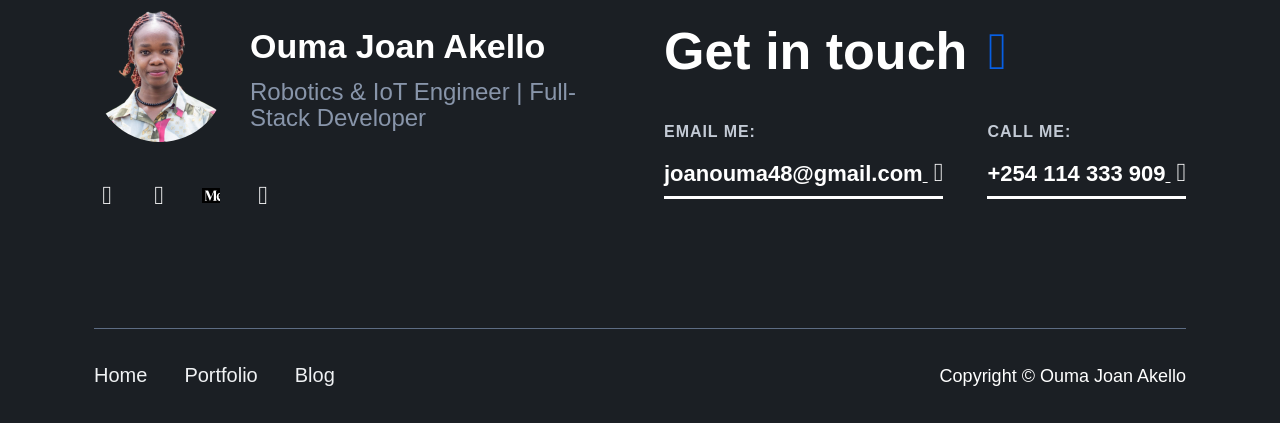
==== commit c6e924c8: "Update Nutrifit URL to new onrender domain" ====
--- a/index.html
+++ b/index.html
@@ -591,7 +591,7 @@
             <div class="w-dyn-list">
               <div role="list" class="w-dyn-items">
                 <div role="listitem" class="w-dyn-item">
-                  <a href="https://nutrifit-3ue8.onrender.com/" target="_blank" rel="noopener noreferrer" class="card portfolio-project w-inline-block">
+                  <a href="https://nutrifit-app-0fke.onrender.com/" target="_blank" rel="noopener noreferrer" class="card portfolio-project w-inline-block">
                     <div class="badges-top-wrapper">
                       <div class="badges-align-start">
                         <div class="badge-primary small chip">LLMs</div>
--- a/style.css
+++ b/style.css
@@ -1856,3 +1856,9 @@
 [data-theme="light"] .social-icon img {
   filter: invert(1);
 }
+
+/* Fix mobile horizontal scrolling / spreading */
+html, body {
+  overflow-x: hidden;
+  max-width: 100%;
+}
